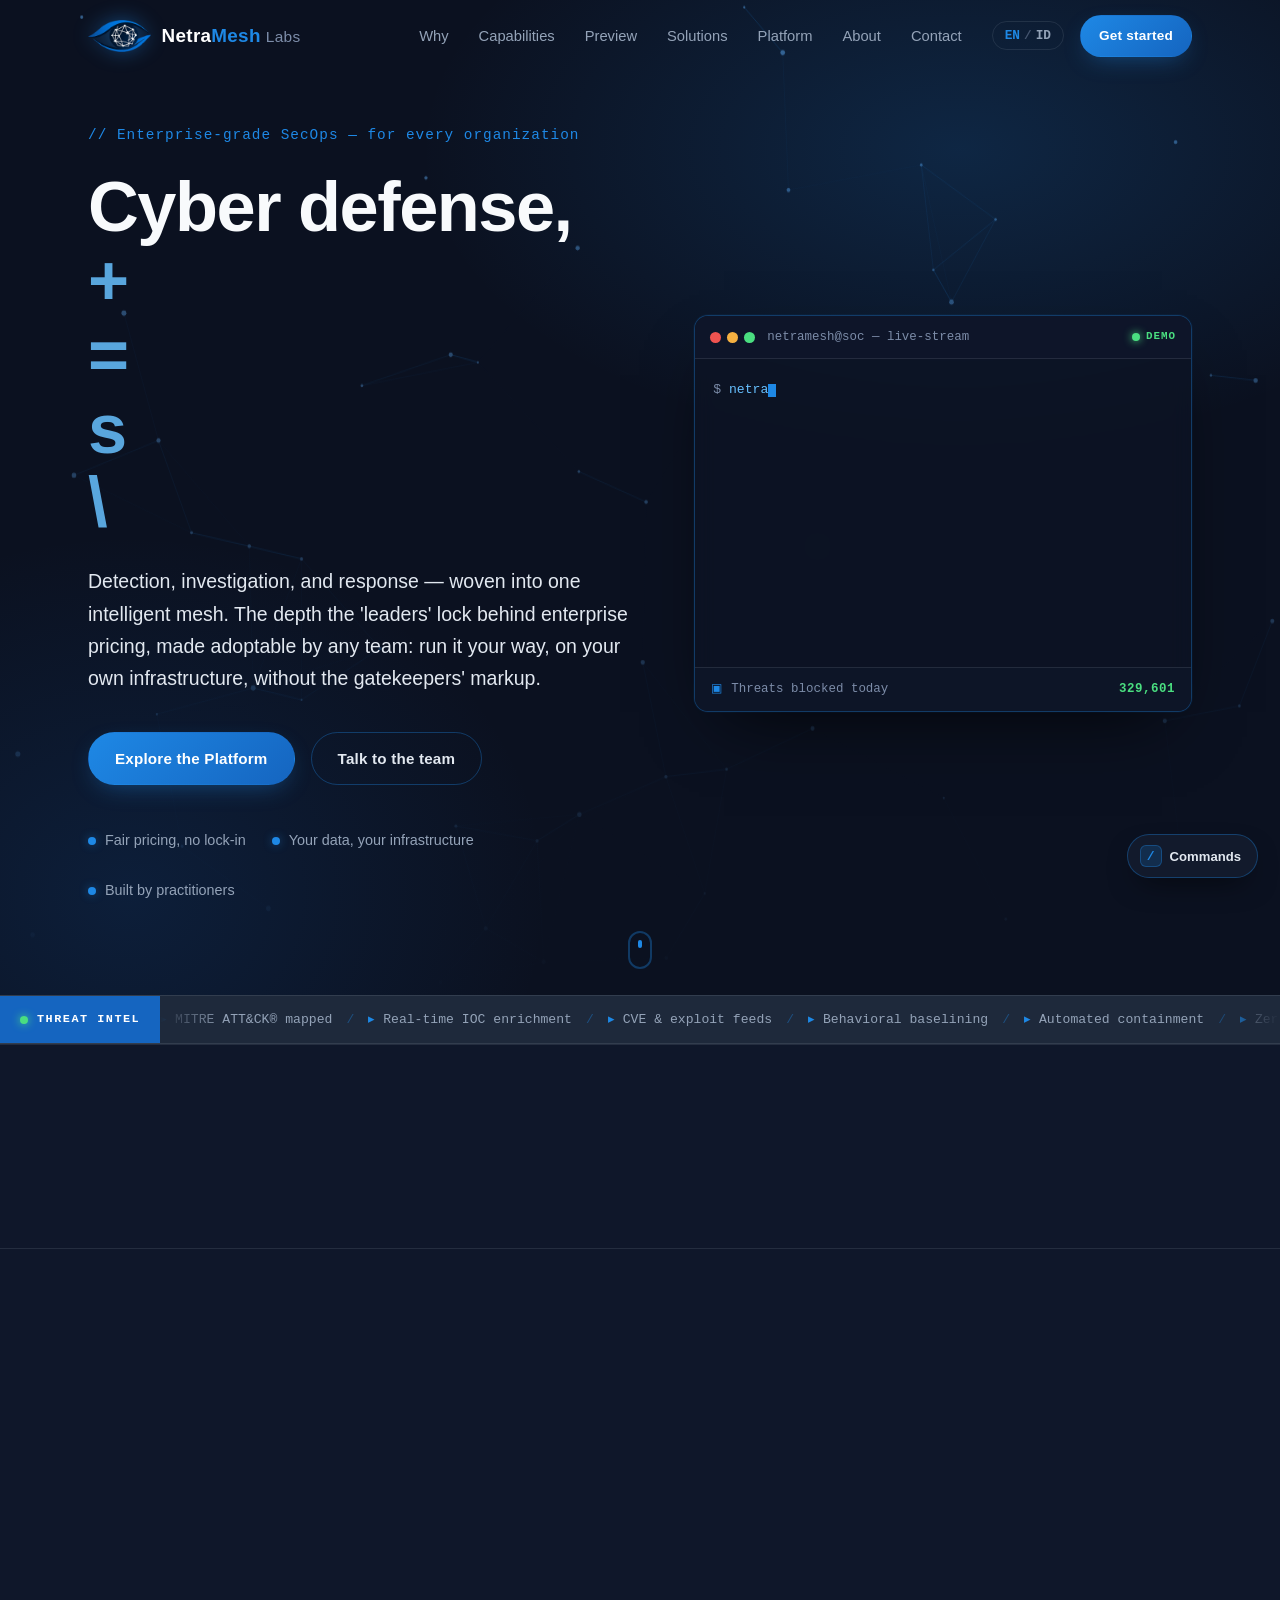
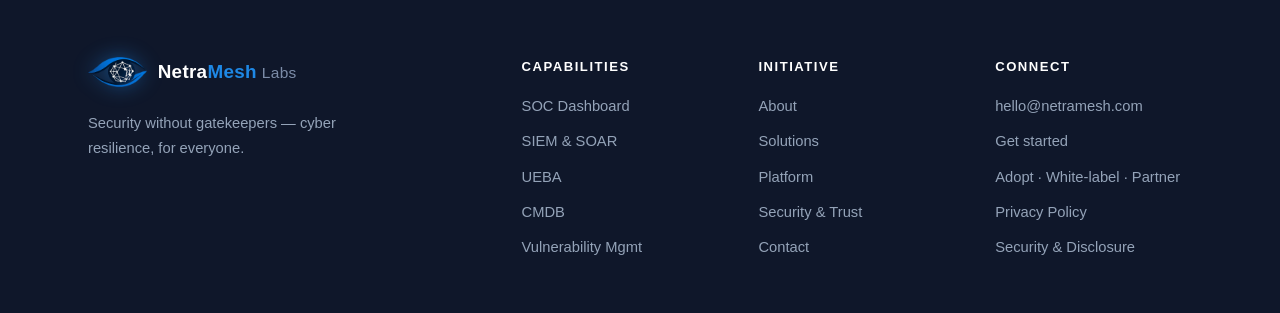
==== index.html @ 0cd1be52 "copy(about): deepen name-story — Netra=vision, Mesh=interconnected nodes; reframe to the defender's " ====
<!DOCTYPE html>
<html lang="en" data-theme="dark" class="no-js">
<head>
  <meta charset="UTF-8" />
  <meta name="viewport" content="width=device-width, initial-scale=1.0" />

  <!-- ====== SECURITY HEADERS (meta-level; also enforced server-side via _headers) ====== -->
  <meta http-equiv="Content-Security-Policy"
    content="default-src 'self'; script-src 'self'; style-src 'self'; img-src 'self' data:; font-src 'self'; connect-src 'self'; form-action 'self' mailto:; frame-ancestors 'none'; base-uri 'self'; object-src 'none'; upgrade-insecure-requests" />
  <meta http-equiv="X-Content-Type-Options" content="nosniff" />
  <meta name="referrer" content="strict-origin-when-cross-origin" />

  <!-- ====== SEO / SOCIAL ====== -->
  <title>NetraMesh Labs — Cyber Defense, Reimagined</title>
  <meta name="description" content="NetraMesh Labs builds an integrated cyber defense platform: SOC Dashboard, SIEM, SOAR, UEBA, CMDB, Case Management, Incident Response, Sandboxing & Vulnerability Management." />
  <meta name="theme-color" content="#0F172A" />
  <link rel="canonical" href="https://netramesh.com/" />

  <meta property="og:type" content="website" />
  <meta property="og:title" content="NetraMesh Labs — Cyber Defense, Reimagined" />
  <meta property="og:description" content="An integrated security operations platform — detect, investigate, and respond from a single mesh." />
  <meta property="og:url" content="https://netramesh.com/" />
  <meta property="og:site_name" content="NetraMesh Labs" />
  <meta property="og:image" content="https://netramesh.com/assets/img/og-image.png" />
  <meta property="og:image:secure_url" content="https://netramesh.com/assets/img/og-image.png" />
  <meta property="og:image:type" content="image/png" />
  <meta property="og:image:width" content="1200" />
  <meta property="og:image:height" content="630" />
  <meta property="og:image:alt" content="NetraMesh Labs — integrated security operations platform (SIEM, SOAR, UEBA, CMDB, SOC, Sandbox)." />

  <!-- Twitter / X card -->
  <meta name="twitter:card" content="summary_large_image" />
  <meta name="twitter:title" content="NetraMesh Labs — Cyber Defense, Reimagined" />
  <meta name="twitter:description" content="An integrated security operations platform — detect, investigate, and respond from a single mesh." />
  <meta name="twitter:image" content="https://netramesh.com/assets/img/og-image.png" />
  <meta name="twitter:image:alt" content="NetraMesh Labs cyber defense platform." />

  <link rel="icon" type="image/png" sizes="32x32" href="assets/img/favicon-32.png" />
  <link rel="icon" type="image/png" sizes="16x16" href="assets/img/favicon-16.png" />
  <link rel="icon" type="image/png" sizes="64x64" href="assets/img/favicon.png" />
  <link rel="apple-touch-icon" sizes="180x180" href="assets/img/apple-touch-icon.png" />
  <link rel="manifest" href="site.webmanifest" />
  <link rel="preload" href="assets/css/styles.css" as="style" />
  <link rel="stylesheet" href="assets/css/styles.css" />

  <!-- Structured data (JSON-LD data block — not executed, CSP-safe) -->
  <script type="application/ld+json">
  {
    "@context": "https://schema.org",
    "@graph": [
      {
        "@type": "Organization",
        "@id": "https://netramesh.com/#org",
        "name": "NetraMesh Labs",
        "alternateName": "NetraMesh",
        "url": "https://netramesh.com/",
        "logo": "https://netramesh.com/assets/img/icon-512.png",
        "description": "An open security operations initiative — enterprise-grade cyber resilience for every organization, at a fair and transparent price.",
        "email": "hello@netramesh.com",
        "slogan": "Security without gatekeepers."
      },
      {
        "@type": "WebSite",
        "@id": "https://netramesh.com/#site",
        "url": "https://netramesh.com/",
        "name": "NetraMesh Labs",
        "publisher": { "@id": "https://netramesh.com/#org" },
        "inLanguage": ["en", "id"]
      },
      {
        "@type": "SoftwareApplication",
        "name": "NetraMesh",
        "applicationCategory": "SecurityApplication",
        "operatingSystem": "Cloud, on-premises, hybrid",
        "url": "https://netramesh.com/",
        "publisher": { "@id": "https://netramesh.com/#org" },
        "description": "Integrated security operations: SOC Dashboard, SIEM, SOAR, UEBA, CMDB, Case Management, Incident Response, Sandboxing, Vulnerability Management, NIDS, Threat Hunting, Adversary Simulation, AI Security Engineering, and a Playbook/Runbook Library.",
        "offers": { "@type": "Offer", "description": "Fair, transparent, capability-based pricing — never a per-seat tax or feature paywall. Optional support and white-label partnerships." }
      }
    ]
  }
  </script>
</head>
<body>
  <!-- Skip link for accessibility -->
  <a class="skip-link" href="#home" data-en="Skip to content" data-id="Lewati ke konten">Skip to content</a>

  <!-- Scroll progress bar -->
  <div class="scroll-progress" id="scrollProgress" aria-hidden="true"></div>

  <!-- ============================== NAVBAR ============================== -->
  <header class="nav" id="nav">
    <div class="container nav__inner">
      <a class="brand" href="#home" aria-label="NetraMesh Labs home">
        <img class="brand__logo" src="assets/img/logo-icon.png" width="63" height="32" alt="" aria-hidden="true" />
        <span class="brand__text">Netra<span class="brand__accent">Mesh</span><span class="brand__labs">Labs</span></span>
      </a>

      <nav class="nav__links" id="navLinks" aria-label="Primary">
        <a href="#challenge" data-en="Why" data-id="Mengapa">Why</a>
        <a href="#products" data-en="Capabilities" data-id="Kapabilitas">Capabilities</a>
        <a href="#preview" data-en="Preview" data-id="Pratinjau">Preview</a>
        <a href="#solutions" data-en="Solutions" data-id="Solusi">Solutions</a>
        <a href="#platform" data-en="Platform" data-id="Platform">Platform</a>
        <a href="#about" data-en="About" data-id="Tentang">About</a>
        <a href="#contact" data-en="Contact" data-id="Kontak">Contact</a>
        <div class="nav__cta-group">
          <button class="lang-toggle" id="langToggle" type="button" aria-label="Switch language">
            <span class="lang-toggle__opt is-active" data-lang="en">EN</span>
            <span class="lang-toggle__sep">/</span>
            <span class="lang-toggle__opt" data-lang="id">ID</span>
          </button>
          <a class="btn btn--primary btn--sm" href="#contact" data-en="Get started" data-id="Mulai">Get started</a>
        </div>
      </nav>

      <button class="nav__burger" id="navBurger" type="button" aria-label="Toggle menu" aria-expanded="false" aria-controls="navLinks">
        <span></span><span></span><span></span>
      </button>
    </div>
  </header>

  <main>
    <!-- ============================== HERO ============================== -->
    <section class="hero" id="home">
      <canvas class="hero__mesh" id="meshCanvas" aria-hidden="true"></canvas>
      <div class="hero__overlay" aria-hidden="true"></div>
      <div class="hero__spotlight" id="spotlight" aria-hidden="true"></div>
      <div class="container hero__inner">
        <div class="hero__copy">
          <p class="hero__eyebrow reveal" data-en="// Enterprise-grade SecOps — for every organization" data-id="// SecOps kelas enterprise — untuk setiap organisasi">// Enterprise-grade SecOps — for every organization</p>
          <h1 class="hero__title reveal">
            <span data-en="Cyber defense," data-id="Pertahanan siber,">Cyber defense,</span>
            <span class="hero__title-accent" data-scramble data-en="woven into one mesh." data-id="terjalin dalam satu mesh.">woven into one mesh.</span>
          </h1>
          <p class="hero__lead reveal" data-en="Detection, investigation, and response — woven into one intelligent mesh. The depth the 'leaders' lock behind enterprise pricing, made adoptable by any team: run it your way, on your own infrastructure, without the gatekeepers' markup." data-id="Deteksi, investigasi, dan respons — terjalin dalam satu mesh cerdas. Kedalaman yang oleh para 'leader' dikunci di balik harga enterprise, kini dapat diadopsi tim mana pun: jalankan sesuai cara Anda, di infrastruktur Anda sendiri, tanpa harga yang dibuat-buat mahal.">Detection, investigation, and response — woven into one intelligent mesh. The depth the 'leaders' lock behind enterprise pricing, made adoptable by any team: run it your way, on your own infrastructure, without the gatekeepers' markup.</p>
          <div class="hero__actions reveal">
            <a class="btn btn--primary" data-magnetic href="#products" data-en="Explore the Platform" data-id="Jelajahi Platform">Explore the Platform</a>
            <a class="btn btn--ghost" href="#contact" data-en="Talk to the team" data-id="Bicara dengan Tim">Talk to the team</a>
          </div>
          <ul class="hero__trust reveal" aria-label="Capabilities">
            <li><span class="dot"></span><span data-en="Fair pricing, no lock-in" data-id="Harga adil, tanpa lock-in">Fair pricing, no lock-in</span></li>
            <li><span class="dot"></span><span data-en="Your data, your infrastructure" data-id="Data Anda, infrastruktur Anda">Your data, your infrastructure</span></li>
            <li><span class="dot"></span><span data-en="Built by practitioners" data-id="Dibangun oleh praktisi">Built by practitioners</span></li>
          </ul>
        </div>

        <!-- Live SOC console (simulated, client-side only — no real data) -->
        <div class="console reveal" aria-hidden="true">
          <div class="console__bar">
            <span class="console__dots"><i></i><i></i><i></i></span>
            <span class="console__title">netramesh@soc — live-stream</span>
            <span class="console__badge"><span class="console__pulse"></span>DEMO</span>
          </div>
          <div class="console__body" id="consoleBody"></div>
          <div class="console__foot">
            <span class="console__foot-ico" aria-hidden="true">▣</span>
            <span class="console__foot-label" data-en="Threats blocked today" data-id="Ancaman diblokir hari ini">Threats blocked today</span>
            <span class="console__foot-num" id="threatCount" role="status" aria-live="off">0</span>
          </div>
        </div>
      </div>
      <div class="hero__scroll" aria-hidden="true"><span></span></div>
    </section>

    <!-- ============================== THREAT INTEL MARQUEE ============================== -->
    <section class="ticker" aria-hidden="true">
      <div class="ticker__label"><span class="console__pulse"></span><span data-en="THREAT INTEL" data-id="INTEL ANCAMAN">THREAT INTEL</span></div>
      <div class="ticker__track">
        <div class="ticker__set">
          <span>MITRE ATT&amp;CK&reg; mapped</span><span class="ticker__sep">/</span>
          <span>Real-time IOC enrichment</span><span class="ticker__sep">/</span>
          <span>CVE &amp; exploit feeds</span><span class="ticker__sep">/</span>
          <span>Behavioral baselining</span><span class="ticker__sep">/</span>
          <span>Automated containment</span><span class="ticker__sep">/</span>
          <span>Zero-trust telemetry</span><span class="ticker__sep">/</span>
          <span>Threat hunting</span><span class="ticker__sep">/</span>
        </div>
        <div class="ticker__set" aria-hidden="true">
          <span>MITRE ATT&amp;CK&reg; mapped</span><span class="ticker__sep">/</span>
          <span>Real-time IOC enrichment</span><span class="ticker__sep">/</span>
          <span>CVE &amp; exploit feeds</span><span class="ticker__sep">/</span>
          <span>Behavioral baselining</span><span class="ticker__sep">/</span>
          <span>Automated containment</span><span class="ticker__sep">/</span>
          <span>Zero-trust telemetry</span><span class="ticker__sep">/</span>
          <span>Threat hunting</span><span class="ticker__sep">/</span>
        </div>
      </div>
    </section>

    <!-- ============================== STATS STRIP ============================== -->
    <section class="stats" aria-label="Key metrics">
      <div class="container stats__grid">
        <div class="stat reveal">
          <span class="stat__num" data-count="14">0</span><span class="stat__plus">+</span>
          <p class="stat__label" data-en="Integrated Modules" data-id="Modul Terintegrasi">Integrated Modules</p>
        </div>
        <div class="stat reveal">
          <span class="stat__num" data-count="24">0</span><span class="stat__plus">/7</span>
          <p class="stat__label" data-en="Continuous Defense" data-id="Pertahanan Berkelanjutan">Continuous Defense</p>
        </div>
        <div class="stat reveal">
          <span class="stat__num" data-count="100">0</span><span class="stat__plus">%</span>
          <p class="stat__label" data-en="Your Data, Your Rules" data-id="Data Anda, Aturan Anda">Your Data, Your Rules</p>
        </div>
        <div class="stat reveal">
          <span class="stat__num" data-count="0">0</span><span class="stat__plus"></span>
          <p class="stat__label" data-en="Hidden Fees" data-id="Biaya Tersembunyi">Hidden Fees</p>
        </div>
      </div>
    </section>

    <!-- ============================== THE CHALLENGE / WHY ============================== -->
    <section class="section section--alt" id="challenge">
      <div class="container">
        <div class="section__head reveal">
          <p class="section__eyebrow" data-en="The Challenge" data-id="Tantangannya">The Challenge</p>
          <h2 class="section__title" data-en="Cyber resilience is mandatory. Paying a fortune for it shouldn't be." data-id="Ketahanan siber itu wajib. Membayarnya mahal-mahal seharusnya tidak.">Cyber resilience is mandatory. Paying a fortune for it shouldn't be.</h2>
          <p class="section__sub" data-en="Most security teams don't fail for lack of effort — they're boxed in by cost, complexity, and tool sprawl. These are the gaps NetraMesh was built to close." data-id="Sebagian besar tim keamanan gagal bukan karena kurang usaha — mereka terjebak oleh biaya, kerumitan, dan tool yang berserakan. Inilah celah yang NetraMesh hadir untuk menutupnya.">Most security teams don't fail for lack of effort — they're boxed in by cost, complexity, and tool sprawl. These are the gaps NetraMesh was built to close.</p>
        </div>

        <div class="grid grid--solutions">
          <article class="solution reveal">
            <span class="solution__no">01</span>
            <h3 class="solution__title" data-en="The &quot;top-rated&quot; tax" data-id="Pajak &quot;top-rated&quot;">The &quot;top-rated&quot; tax</h3>
            <p class="solution__text" data-en="Best-in-class security has been priced like a luxury — inflated per-seat, per-GB, per-everything licensing that locks you in and drains the budget you'd rather spend on actual defense." data-id="Keamanan kelas terbaik dihargai seperti barang mewah — lisensi per-seat, per-GB, per-apa pun yang membengkak, mengunci Anda, dan menguras anggaran yang seharusnya untuk pertahanan nyata.">Best-in-class security has been priced like a luxury — inflated per-seat, per-GB, per-everything licensing that locks you in and drains the budget you'd rather spend on actual defense.</p>
          </article>
          <article class="solution reveal">
            <span class="solution__no">02</span>
            <h3 class="solution__title" data-en="Fragmented tools, real blind spots" data-id="Tool terpisah, titik buta nyata">Fragmented tools, real blind spots</h3>
            <p class="solution__text" data-en="Dozens of disconnected tools mean context gets lost between them — analysts swivel between consoles while threats slip through the seams." data-id="Puluhan tool yang terputus membuat konteks hilang di antaranya — analis berpindah-pindah konsol sementara ancaman lolos di celahnya.">Dozens of disconnected tools mean context gets lost between them — analysts swivel between consoles while threats slip through the seams.</p>
          </article>
          <article class="solution reveal">
            <span class="solution__no">03</span>
            <h3 class="solution__title" data-en="Alert fatigue, thin teams" data-id="Alert membanjir, tim terbatas">Alert fatigue, thin teams</h3>
            <p class="solution__text" data-en="Too many alerts, too few analysts. Without correlation and automation, the signal that matters drowns in the noise." data-id="Terlalu banyak alert, terlalu sedikit analis. Tanpa korelasi dan otomasi, sinyal penting tenggelam dalam noise.">Too many alerts, too few analysts. Without correlation and automation, the signal that matters drowns in the noise.</p>
          </article>
          <article class="solution reveal">
            <span class="solution__no">04</span>
            <h3 class="solution__title" data-en="Faster threats, tighter rules" data-id="Ancaman makin cepat, aturan makin ketat">Faster threats, tighter rules</h3>
            <p class="solution__text" data-en="Attackers move in minutes, while compliance — UU PDP, ISO 27001, sector mandates — demands provable control. Slow detection means real loss, both financial and legal." data-id="Penyerang bergerak dalam hitungan menit, sementara kepatuhan — UU PDP, ISO 27001, mandat sektor — menuntut kontrol yang terbukti. Deteksi lambat berarti kerugian nyata, finansial dan hukum.">Attackers move in minutes, while compliance — UU PDP, ISO 27001, sector mandates — demands provable control. Slow detection means real loss, both financial and legal.</p>
          </article>
        </div>

        <p class="bridge reveal" data-en="NetraMesh exists to close this gap — enterprise-grade cyber resilience for the teams the market prices out. Capability that answers to your threats, not a quadrant ranking, at a cost that doesn't break you." data-id="NetraMesh hadir untuk menutup celah ini — ketahanan siber kelas enterprise bagi tim yang dimahalkan oleh pasar. Kapabilitas yang menjawab ancaman Anda, bukan peringkat kuadran, dengan biaya yang tak mencekik Anda.">NetraMesh exists to close this gap — enterprise-grade cyber resilience for the teams the market prices out. Capability that answers to your threats, not a quadrant ranking, at a cost that doesn't break you.</p>
      </div>
    </section>

    <!-- ============================== PRODUCTS ============================== -->
    <section class="section" id="products">
      <div class="container">
        <div class="section__head reveal">
          <p class="section__eyebrow" data-en="Capabilities" data-id="Kapabilitas">Capabilities</p>
          <h2 class="section__title" data-en="One platform. Every layer of defense." data-id="Satu platform. Setiap lapis pertahanan.">One platform. Every layer of defense.</h2>
          <p class="section__sub" data-en="Modular by design, unified by data. Deploy what you need today and grow into the full mesh." data-id="Modular dalam desain, menyatu dalam data. Terapkan yang Anda butuhkan hari ini dan kembangkan ke seluruh mesh.">Modular by design, unified by data. Deploy what you need today and grow into the full mesh.</p>
        </div>

        <div class="grid grid--products">
          <!-- SOC Dashboard -->
          <article class="card reveal" tabindex="0" role="button" data-goto="soc">
            <span class="card__icon" aria-hidden="true">
              <svg viewBox="0 0 24 24"><rect x="3" y="3" width="8" height="8" rx="1"/><rect x="13" y="3" width="8" height="5" rx="1"/><rect x="13" y="10" width="8" height="11" rx="1"/><rect x="3" y="13" width="8" height="8" rx="1"/></svg>
            </span>
            <h3 class="card__title">SOC Dashboard</h3>
            <p class="card__text" data-en="A single pane of glass for your security operations — live alerts, KPIs, and analyst workflows in real time." data-id="Satu layar terpadu untuk operasi keamanan Anda — alert langsung, KPI, dan alur kerja analis secara real-time.">A single pane of glass for your security operations — live alerts, KPIs, and analyst workflows in real time.</p>
          <p class="card__why" data-en="Why it matters: scattered alerts hide the real picture — one operational view turns chaos into decisions." data-id="Kenapa penting: alert yang berserakan menyembunyikan gambaran nyata — satu tampilan operasional mengubah kekacauan jadi keputusan.">Why it matters: scattered alerts hide the real picture — one operational view turns chaos into decisions.</p>
          </article>
          <!-- SIEM -->
          <article class="card reveal" tabindex="0" role="button" data-goto="siem">
            <span class="card__icon" aria-hidden="true">
              <svg viewBox="0 0 24 24"><path d="M4 5h16M4 12h16M4 19h16"/><circle cx="8" cy="5" r="2"/><circle cx="15" cy="12" r="2"/><circle cx="10" cy="19" r="2"/></svg>
            </span>
            <h3 class="card__title">SIEM</h3>
            <p class="card__text" data-en="Centralized log collection, normalization, and correlation at scale — turning raw events into actionable detections." data-id="Pengumpulan, normalisasi, dan korelasi log terpusat dalam skala besar — mengubah event mentah menjadi deteksi yang dapat ditindaklanjuti.">Centralized log collection, normalization, and correlation at scale — turning raw events into actionable detections.</p>
          <p class="card__why" data-en="Why it matters: attacks hide across logs no human can read at scale — correlation surfaces them in time." data-id="Kenapa penting: serangan bersembunyi di antara log yang mustahil dibaca manual — korelasi memunculkannya tepat waktu.">Why it matters: attacks hide across logs no human can read at scale — correlation surfaces them in time.</p>
          </article>
          <!-- SOAR -->
          <article class="card reveal" tabindex="0" role="button" data-goto="soar">
            <span class="card__icon" aria-hidden="true">
              <svg viewBox="0 0 24 24"><path d="M12 3v4M12 17v4M3 12h4M17 12h4"/><circle cx="12" cy="12" r="4"/><path d="M5 5l3 3M16 16l3 3M19 5l-3 3M8 16l-3 3"/></svg>
            </span>
            <h3 class="card__title">SOAR</h3>
            <p class="card__text" data-en="Orchestrate and automate response playbooks across your stack — cut mean-time-to-respond from hours to seconds." data-id="Orkestrasi dan otomasi playbook respons di seluruh stack Anda — pangkas waktu respons dari jam menjadi detik.">Orchestrate and automate response playbooks across your stack — cut mean-time-to-respond from hours to seconds.</p>
          <p class="card__why" data-en="Why it matters: manual response can't keep pace with automated attacks — playbooks contain threats in seconds." data-id="Kenapa penting: respons manual tak mengejar serangan otomatis — playbook mengontainmen ancaman dalam hitungan detik.">Why it matters: manual response can't keep pace with automated attacks — playbooks contain threats in seconds.</p>
          </article>
          <!-- UEBA -->
          <article class="card reveal" tabindex="0" role="button" data-goto="ueba">
            <span class="card__icon" aria-hidden="true">
              <svg viewBox="0 0 24 24"><circle cx="12" cy="8" r="3.5"/><path d="M5 20c0-3.5 3-6 7-6s7 2.5 7 6"/><path d="M18 4l1.5 1.5M18 4l-1.5 1.5"/></svg>
            </span>
            <h3 class="card__title">UEBA</h3>
            <p class="card__text" data-en="User & entity behavior analytics that baselines normal activity and flags the anomalies that signal insider and account threats." data-id="Analitik perilaku pengguna & entitas yang membentuk baseline aktivitas normal dan menandai anomali penanda ancaman internal dan akun.">User & entity behavior analytics that baselines normal activity and flags the anomalies that signal insider and account threats.</p>
          <p class="card__why" data-en="Why it matters: stolen credentials and insiders bypass static rules — behavior analytics catches what signatures miss." data-id="Kenapa penting: kredensial dicuri dan insider lolos dari rule statis — analitik perilaku menangkap yang tak terdeteksi signature.">Why it matters: stolen credentials and insiders bypass static rules — behavior analytics catches what signatures miss.</p>
          </article>
          <!-- CMDB -->
          <article class="card reveal" tabindex="0" role="button" data-goto="cmdb">
            <span class="card__icon" aria-hidden="true">
              <svg viewBox="0 0 24 24"><ellipse cx="12" cy="6" rx="7" ry="3"/><path d="M5 6v6c0 1.7 3 3 7 3s7-1.3 7-3V6"/><path d="M5 12v6c0 1.7 3 3 7 3s7-1.3 7-3v-6"/></svg>
            </span>
            <h3 class="card__title">CMDB</h3>
            <p class="card__text" data-en="A living configuration management database that maps every asset, dependency, and relationship across your environment." data-id="Configuration management database hidup yang memetakan setiap aset, dependensi, dan relasi di seluruh lingkungan Anda.">A living configuration management database that maps every asset, dependency, and relationship across your environment.</p>
          <p class="card__why" data-en="Why it matters: you can't protect what you can't see — a living asset map gives every alert its context." data-id="Kenapa penting: Anda tak bisa melindungi yang tak terlihat — peta aset hidup memberi konteks ke setiap alert.">Why it matters: you can't protect what you can't see — a living asset map gives every alert its context.</p>
          </article>
          <!-- Case Management -->
          <article class="card reveal" tabindex="0" role="button" data-goto="cases">
            <span class="card__icon" aria-hidden="true">
              <svg viewBox="0 0 24 24"><rect x="4" y="6" width="16" height="14" rx="2"/><path d="M9 6V4h6v2"/><path d="M8 11h8M8 15h5"/></svg>
            </span>
            <h3 class="card__title" data-en="Case Management" data-id="Manajemen Kasus">Case Management</h3>
            <p class="card__text" data-en="Track every investigation end to end — evidence, timelines, collaboration, and audit trails in one workspace." data-id="Lacak setiap investigasi dari awal hingga akhir — bukti, lini masa, kolaborasi, dan jejak audit dalam satu ruang kerja.">Track every investigation end to end — evidence, timelines, collaboration, and audit trails in one workspace.</p>
          <p class="card__why" data-en="Why it matters: investigations lost in inboxes never close — one workspace keeps evidence, timeline, and audit intact." data-id="Kenapa penting: investigasi yang tercecer di inbox tak pernah selesai — satu ruang kerja menjaga bukti, lini masa, dan audit tetap utuh.">Why it matters: investigations lost in inboxes never close — one workspace keeps evidence, timeline, and audit intact.</p>
          </article>
          <!-- Incident Response -->
          <article class="card reveal" tabindex="0" role="button" data-goto="ir">
            <span class="card__icon" aria-hidden="true">
              <svg viewBox="0 0 24 24"><path d="M12 2l9 4v6c0 5-3.8 8.5-9 10-5.2-1.5-9-5-9-10V6z"/><path d="M9 12l2 2 4-4"/></svg>
            </span>
            <h3 class="card__title" data-en="Incident Response" data-id="Incident Response">Incident Response</h3>
            <p class="card__text" data-en="Guided IR workflows that move teams from alert to containment to recovery — with built-in playbooks and forensics." data-id="Alur kerja IR terpandu yang membawa tim dari alert ke kontainmen hingga pemulihan — dengan playbook dan forensik bawaan.">Guided IR workflows that move teams from alert to containment to recovery — with built-in playbooks and forensics.</p>
          <p class="card__why" data-en="Why it matters: in a breach, minutes cost millions — guided IR moves teams from alert to recovery without guesswork." data-id="Kenapa penting: saat breach, menit berarti miliaran — IR terpandu membawa tim dari alert ke pemulihan tanpa menebak.">Why it matters: in a breach, minutes cost millions — guided IR moves teams from alert to recovery without guesswork.</p>
          </article>
          <!-- Sandboxing -->
          <article class="card reveal" tabindex="0" role="button" data-goto="sandbox">
            <span class="card__icon" aria-hidden="true">
              <svg viewBox="0 0 24 24"><rect x="3" y="4" width="18" height="16" rx="2"/><path d="M3 9h18"/><circle cx="7" cy="6.5" r=".8"/><path d="M8 14l2.5 2.5L16 11"/></svg>
            </span>
            <h3 class="card__title">Sandboxing</h3>
            <p class="card__text" data-en="Detonate suspicious files and URLs in isolated environments to expose malware behavior before it reaches production." data-id="Detonasi file dan URL mencurigakan di lingkungan terisolasi untuk mengungkap perilaku malware sebelum mencapai produksi.">Detonate suspicious files and URLs in isolated environments to expose malware behavior before it reaches production.</p>
          <p class="card__why" data-en="Why it matters: unknown files are tomorrow's breach — detonate them safely before they ever touch production." data-id="Kenapa penting: file tak dikenal adalah breach esok hari — detonasi dengan aman sebelum menyentuh produksi.">Why it matters: unknown files are tomorrow's breach — detonate them safely before they ever touch production.</p>
          </article>
          <!-- Vulnerability Management -->
          <article class="card reveal" tabindex="0" role="button" data-goto="vuln">
            <span class="card__icon" aria-hidden="true">
              <svg viewBox="0 0 24 24"><path d="M12 3l8 4v5c0 4.5-3.5 7.5-8 9-4.5-1.5-8-4.5-8-9V7z"/><path d="M12 8v4"/><circle cx="12" cy="15.5" r=".9" fill="currentColor" stroke="none"/></svg>
            </span>
            <h3 class="card__title" data-en="Vulnerability Management" data-id="Vulnerability Management">Vulnerability Management</h3>
            <p class="card__text" data-en="Continuously discover, prioritize, and remediate vulnerabilities by real-world risk — not just CVSS noise." data-id="Temukan, prioritaskan, dan remediasi kerentanan secara berkelanjutan berdasarkan risiko nyata — bukan sekadar noise CVSS.">Continuously discover, prioritize, and remediate vulnerabilities by real-world risk — not just CVSS noise.</p>
          <p class="card__why" data-en="Why it matters: you can't patch everything — prioritize by real exploitability, not endless CVSS noise." data-id="Kenapa penting: Anda tak bisa menambal semuanya — prioritaskan berdasarkan eksploitabilitas nyata, bukan noise CVSS tanpa akhir.">Why it matters: you can't patch everything — prioritize by real exploitability, not endless CVSS noise.</p>
          </article>
          <!-- NIDS -->
          <article class="card reveal" tabindex="0" role="button" data-goto="nids">
            <span class="card__icon" aria-hidden="true">
              <svg viewBox="0 0 24 24"><circle cx="12" cy="12" r="9"/><circle cx="12" cy="12" r="4.5"/><path d="M12 12l7-5"/><circle cx="12" cy="12" r="1" fill="currentColor" stroke="none"/><circle cx="17.5" cy="8" r="1.1" fill="currentColor" stroke="none"/></svg>
            </span>
            <h3 class="card__title">NIDS</h3>
            <p class="card__text" data-en="Network intrusion detection that inspects traffic in real time — catching exploits, lateral movement, and C2 the moment they cross the wire." data-id="Network intrusion detection yang menginspeksi lalu lintas secara real-time — menangkap eksploit, pergerakan lateral, dan C2 begitu melintas di jaringan.">Network intrusion detection that inspects traffic in real time — catching exploits, lateral movement, and C2 the moment they cross the wire.</p>
            <p class="card__why" data-en="Why it matters: endpoints can be blind or bypassed — the network never lies about what's actually moving." data-id="Kenapa penting: endpoint bisa buta atau dilewati — jaringan tak pernah bohong soal apa yang sebenarnya bergerak.">Why it matters: endpoints can be blind or bypassed — the network never lies about what's actually moving.</p>
          </article>
          <!-- Threat Hunting Workbench -->
          <article class="card reveal" tabindex="0" role="button" data-goto="hunt">
            <span class="card__icon" aria-hidden="true">
              <svg viewBox="0 0 24 24"><circle cx="11" cy="11" r="7"/><path d="M11 7.5v7M7.5 11h7"/><path d="M16.5 16.5L21 21"/></svg>
            </span>
            <h3 class="card__title" data-en="Threat Hunting Workbench" data-id="Threat Hunting Workbench">Threat Hunting Workbench</h3>
            <p class="card__text" data-en="A purpose-built workspace to hunt proactively — query unified data, test hypotheses, and pivot across signals to find what alerts miss." data-id="Ruang kerja khusus untuk berburu ancaman secara proaktif — query data terpadu, uji hipotesis, dan pivot antar-sinyal untuk menemukan yang terlewat oleh alert.">A purpose-built workspace to hunt proactively — query unified data, test hypotheses, and pivot across signals to find what alerts miss.</p>
            <p class="card__why" data-en="Why it matters: the most dangerous threats don't trigger alerts — you have to go looking for them." data-id="Kenapa penting: ancaman paling berbahaya tak memicu alert — Anda harus aktif mencarinya.">Why it matters: the most dangerous threats don't trigger alerts — you have to go looking for them.</p>
          </article>
          <!-- Security Adversary Simulation -->
          <article class="card reveal" tabindex="0" role="button" data-goto="bas">
            <span class="card__icon" aria-hidden="true">
              <svg viewBox="0 0 24 24"><circle cx="12" cy="12" r="9"/><circle cx="12" cy="12" r="5"/><circle cx="12" cy="12" r="1.4" fill="currentColor" stroke="none"/><path d="M12 1.5v3M12 19.5v3M1.5 12h3M19.5 12h3"/></svg>
            </span>
            <h3 class="card__title" data-en="Adversary Simulation" data-id="Adversary Simulation">Adversary Simulation</h3>
            <p class="card__text" data-en="Safely emulate real-world attacks and TTPs to validate defenses, measure detection coverage, and expose gaps before adversaries do." data-id="Emulasikan serangan &amp; TTP dunia nyata secara aman untuk memvalidasi pertahanan, mengukur cakupan deteksi, dan menemukan celah sebelum penyerang.">Safely emulate real-world attacks and TTPs to validate defenses, measure detection coverage, and expose gaps before adversaries do.</p>
            <p class="card__why" data-en="Why it matters: untested defenses are just assumptions — simulation turns &quot;we should be covered&quot; into proof." data-id="Kenapa penting: pertahanan yang tak diuji hanyalah asumsi — simulasi mengubah &quot;harusnya aman&quot; menjadi bukti.">Why it matters: untested defenses are just assumptions — simulation turns &quot;we should be covered&quot; into proof.</p>
          </article>
          <!-- AI-Powered Security Engineering -->
          <article class="card reveal" tabindex="0" role="button" data-goto="aisec">
            <span class="card__icon" aria-hidden="true">
              <svg viewBox="0 0 24 24"><rect x="6" y="6" width="12" height="12" rx="2"/><path d="M9 3v3M15 3v3M9 18v3M15 18v3M3 9h3M3 15h3M18 9h3M18 15h3"/><path d="M12 9l.9 2.1 2.1.9-2.1.9L12 15l-.9-2.1L9 12l2.1-.9z" fill="currentColor" stroke="none"/></svg>
            </span>
            <h3 class="card__title" data-en="AI Security Engineering" data-id="AI Security Engineering">AI Security Engineering</h3>
            <p class="card__text" data-en="An AI copilot for your SOC — generate detections-as-code, auto-tune noisy rules, summarize incidents, and turn analyst intent into working logic." data-id="Copilot AI untuk SOC Anda — hasilkan detection-as-code, auto-tuning rule berisik, ringkas insiden, dan ubah maksud analis menjadi logika yang berfungsi.">An AI copilot for your SOC — generate detections-as-code, auto-tune noisy rules, summarize incidents, and turn analyst intent into working logic.</p>
            <p class="card__why" data-en="Why it matters: talent is scarce and time is short — AI multiplies every analyst instead of replacing them." data-id="Kenapa penting: talenta langka dan waktu sempit — AI melipatgandakan setiap analis, bukan menggantikannya.">Why it matters: talent is scarce and time is short — AI multiplies every analyst instead of replacing them.</p>
          </article>
          <!-- Playbook / Runbook Library -->
          <article class="card reveal" tabindex="0" role="button" data-goto="playbook">
            <span class="card__icon" aria-hidden="true">
              <svg viewBox="0 0 24 24"><path d="M4 5a2 2 0 0 1 2-2h6v16H6a2 2 0 0 0-2 2z"/><path d="M20 5a2 2 0 0 0-2-2h-6v16h6a2 2 0 0 1 2 2z"/><path d="M7 8h3M7 11h2M14 8h3M14 11h2"/></svg>
            </span>
            <h3 class="card__title" data-en="Playbook / Runbook Library" data-id="Pustaka Playbook / Runbook">Playbook / Runbook Library</h3>
            <p class="card__text" data-en="A curated, version-controlled library of incident playbooks and operational runbooks — codified best practice your team can launch, adapt, and reuse instantly." data-id="Pustaka playbook insiden dan runbook operasional yang terkurasi dan ter-version — praktik terbaik terkodifikasi yang siap diluncurkan, disesuaikan, dan dipakai ulang seketika.">A curated, version-controlled library of incident playbooks and operational runbooks — codified best practice your team can launch, adapt, and reuse instantly.</p>
            <p class="card__why" data-en="Why it matters: response shouldn't depend on who's on shift — codified playbooks make every responder act like your best one." data-id="Kenapa penting: respons tak seharusnya bergantung siapa yang sedang jaga — playbook terkodifikasi membuat setiap responder bertindak seperti yang terbaik.">Why it matters: response shouldn't depend on who's on shift — codified playbooks make every responder act like your best one.</p>
          </article>
        </div>
      </div>
    </section>

    <!-- ============================== PRODUCT PREVIEW / MOCKUP ============================== -->
    <section class="section" id="preview">
      <div class="container">
        <div class="section__head reveal">
          <p class="section__eyebrow" data-en="Product Preview" data-id="Pratinjau Produk">Product Preview</p>
          <h2 class="section__title" data-en="A look inside the mesh" data-id="Lihat langsung ke dalam mesh">A look inside the mesh</h2>
          <p class="section__sub" data-en="Every signal, asset, and response in one workspace. Switch views to explore the platform." data-id="Setiap sinyal, aset, dan respons dalam satu ruang kerja. Ganti tampilan untuk menjelajahi platform.">Every signal, asset, and response in one workspace. Switch views to explore the platform.</p>
        </div>

        <div class="appwin reveal" role="img" aria-label="NetraMesh platform dashboard preview (illustrative mockup)">
          <div class="appwin__bar">
            <span class="console__dots"><i></i><i></i><i></i></span>
            <span class="appwin__url"><span class="appwin__lock" aria-hidden="true">🔒</span> app.netramesh.com/console</span>
            <span class="appwin__live"><span class="console__pulse"></span>DEMO</span>
          </div>
          <div class="appwin__body">
            <aside class="appwin__side" aria-hidden="true">
              <span class="appwin__logo">
                <svg viewBox="0 0 40 40" width="22" height="22"><g fill="none" stroke="#1E88E5" stroke-width="2"><line x1="20" y1="6" x2="32" y2="14"/><line x1="32" y1="14" x2="20" y2="34"/><line x1="20" y1="34" x2="8" y2="14"/><line x1="8" y1="14" x2="20" y2="6"/></g><circle cx="20" cy="20" r="3" fill="#fff"/></svg>
              </span>
              <span class="appwin__navico is-active">▦</span>
              <span class="appwin__navico">▤</span>
              <span class="appwin__navico">◈</span>
              <span class="appwin__navico">◇</span>
              <span class="appwin__navico">⚑</span>
              <span class="appwin__navico">⚙</span>
            </aside>

            <div class="appwin__main">
              <div class="appwin__tabs" role="tablist" aria-label="Dashboard views">
                <button class="appwin__tab is-active" data-view="soc" role="tab" aria-selected="true" type="button">SOC Overview</button>
                <button class="appwin__tab" data-view="siem" role="tab" aria-selected="false" type="button">SIEM Events</button>
                <button class="appwin__tab" data-view="vuln" role="tab" aria-selected="false" type="button">Vulnerability Posture</button>
                <button class="appwin__tab" data-view="cases" role="tab" aria-selected="false" type="button">Case Management</button>
                <button class="appwin__tab" data-view="ir" role="tab" aria-selected="false" type="button">Incident Response</button>
                <button class="appwin__tab" data-view="cmdb" role="tab" aria-selected="false" type="button">CMDB Graph</button>
                <button class="appwin__tab" data-view="soar" role="tab" aria-selected="false" type="button">SOAR Playbook</button>
                <button class="appwin__tab" data-view="ueba" role="tab" aria-selected="false" type="button">UEBA</button>
                <button class="appwin__tab" data-view="sandbox" role="tab" aria-selected="false" type="button">Sandboxing</button>
                <button class="appwin__tab" data-view="nids" role="tab" aria-selected="false" type="button">NIDS</button>
                <button class="appwin__tab" data-view="hunt" role="tab" aria-selected="false" type="button">Threat Hunting</button>
                <button class="appwin__tab" data-view="bas" role="tab" aria-selected="false" type="button">Adversary Sim</button>
                <button class="appwin__tab" data-view="aisec" role="tab" aria-selected="false" type="button">AI Engineering</button>
                <button class="appwin__tab" data-view="playbook" role="tab" aria-selected="false" type="button">Playbook Library</button>
              </div>

              <!-- VIEW: SOC OVERVIEW -->
              <div class="dashview is-active" data-view="soc" role="tabpanel">
                <div class="kpis">
                  <div class="kpi"><span class="kpi__label">Active Alerts</span><span class="kpi__val">37</span><span class="kpi__delta kpi__delta--up">▲ 12%</span></div>
                  <div class="kpi"><span class="kpi__label">Mean Time to Respond</span><span class="kpi__val">2.1<small>s</small></span><span class="kpi__delta kpi__delta--down">▼ 38%</span></div>
                  <div class="kpi"><span class="kpi__label">Assets Monitored</span><span class="kpi__val">12,640</span><span class="kpi__delta kpi__delta--ok">● live</span></div>
                  <div class="kpi"><span class="kpi__label">Risk Score</span><span class="kpi__val">86<small>/100</small></span><span class="kpi__delta kpi__delta--up">▲ 4</span></div>
                </div>
                <div class="dashgrid">
                  <div class="panel panel--chart">
                    <div class="panel__head"><h4>Alert Volume — 24h</h4><span class="panel__tag">realtime</span></div>
                    <svg class="area" viewBox="0 0 320 120" preserveAspectRatio="none" aria-hidden="true">
                      <defs><linearGradient id="areaFill" x1="0" y1="0" x2="0" y2="1"><stop offset="0%" stop-color="#1E88E5" stop-opacity=".45"/><stop offset="100%" stop-color="#1E88E5" stop-opacity="0"/></linearGradient></defs>
                      <path class="area__fill" d="M0,95 L0,80 C20,70 40,88 60,72 C80,56 100,60 120,48 C140,36 160,52 180,40 C200,28 220,44 240,30 C260,18 280,34 300,22 L320,18 L320,120 L0,120 Z" fill="url(#areaFill)"/>
                      <path class="area__line" d="M0,80 C20,70 40,88 60,72 C80,56 100,60 120,48 C140,36 160,52 180,40 C200,28 220,44 240,30 C260,18 280,34 300,22 L320,18" fill="none" stroke="#1E88E5" stroke-width="2"/>
                    </svg>
                  </div>
                  <div class="panel panel--donut">
                    <div class="panel__head"><h4>By Severity</h4></div>
                    <div class="donutwrap">
                      <svg class="donut" viewBox="0 0 42 42" aria-hidden="true">
                        <circle class="donut__bg" cx="21" cy="21" r="15.9"/>
                        <circle class="donut__seg" cx="21" cy="21" r="15.9" stroke="#ff6b6b" stroke-dasharray="22 78" stroke-dashoffset="0"/>
                        <circle class="donut__seg" cx="21" cy="21" r="15.9" stroke="#f5b041" stroke-dasharray="30 70" stroke-dashoffset="-22"/>
                        <circle class="donut__seg" cx="21" cy="21" r="15.9" stroke="#1E88E5" stroke-dasharray="28 72" stroke-dashoffset="-52"/>
                        <circle class="donut__seg" cx="21" cy="21" r="15.9" stroke="#4ade80" stroke-dasharray="20 80" stroke-dashoffset="-80"/>
                      </svg>
                      <div class="donut__center"><strong>37</strong><span>open</span></div>
                    </div>
                    <ul class="legend">
                      <li><i data-bg="#ff6b6b"></i>Critical <b>8</b></li>
                      <li><i data-bg="#f5b041"></i>High <b>11</b></li>
                      <li><i data-bg="#1E88E5"></i>Medium <b>10</b></li>
                      <li><i data-bg="#4ade80"></i>Low <b>8</b></li>
                    </ul>
                  </div>
                  <div class="panel panel--feed">
                    <div class="panel__head"><h4>Live Alert Feed</h4><span class="panel__tag panel__tag--live"><span class="console__pulse"></span>live</span></div>
                    <ul class="feed">
                      <li><span class="sev sev--crit"></span><span class="feed__name">T1021 · Lateral movement — WIN-DC-02</span><span class="feed__time">12:04</span><span class="badge badge--crit">critical</span></li>
                      <li><span class="sev sev--high"></span><span class="feed__name">Impossible travel — j.doe@corp</span><span class="feed__time">12:01</span><span class="badge badge--high">high</span></li>
                      <li><span class="sev sev--med"></span><span class="feed__name">Malware detonated in sandbox — a1f9</span><span class="feed__time">11:58</span><span class="badge badge--ok">contained</span></li>
                      <li><span class="sev sev--med"></span><span class="feed__name">Brute-force attempt — vpn-gw-01</span><span class="feed__time">11:52</span><span class="badge badge--high">high</span></li>
                      <li><span class="sev sev--low"></span><span class="feed__name">New asset discovered — 10.4.12.88</span><span class="feed__time">11:47</span><span class="badge">info</span></li>
                    </ul>
                  </div>
                </div>
              </div>

              <!-- VIEW: SIEM EVENTS -->
              <div class="dashview" data-view="siem" role="tabpanel" hidden>
                <div class="kpis">
                  <div class="kpi"><span class="kpi__label">Events / sec</span><span class="kpi__val">4,128</span><span class="kpi__delta kpi__delta--up">▲ peak</span></div>
                  <div class="kpi"><span class="kpi__label">Log Sources</span><span class="kpi__val">214</span><span class="kpi__delta kpi__delta--ok">● healthy</span></div>
                  <div class="kpi"><span class="kpi__label">Correlation Rules</span><span class="kpi__val">96</span><span class="kpi__delta kpi__delta--ok">active</span></div>
                  <div class="kpi"><span class="kpi__label">Dropped</span><span class="kpi__val">0</span><span class="kpi__delta kpi__delta--ok">0%</span></div>
                </div>
                <div class="dashgrid dashgrid--siem">
                  <div class="panel panel--chart">
                    <div class="panel__head"><h4>Ingest Throughput by Source</h4><span class="panel__tag">events/s</span></div>
                    <div class="bars">
                      <div class="bar" data-h="88%"><span>EDR</span></div>
                      <div class="bar" data-h="64%"><span>Firewall</span></div>
                      <div class="bar" data-h="72%"><span>Cloud</span></div>
                      <div class="bar" data-h="46%"><span>Identity</span></div>
                      <div class="bar" data-h="58%"><span>DNS</span></div>
                      <div class="bar" data-h="34%"><span>Proxy</span></div>
                      <div class="bar" data-h="80%"><span>Endpoint</span></div>
                    </div>
                  </div>
                  <div class="panel panel--feed">
                    <div class="panel__head"><h4>Normalized Events</h4><span class="panel__tag panel__tag--live"><span class="console__pulse"></span>stream</span></div>
                    <ul class="feed feed--mono">
                      <li><span class="feed__time">12:04:01</span><span class="feed__name">auth.failed · 10.2.4.7 → dc01</span><span class="badge badge--high">corr</span></li>
                      <li><span class="feed__time">12:04:01</span><span class="feed__name">proc.exec · powershell -enc …</span><span class="badge badge--crit">T1059</span></li>
                      <li><span class="feed__time">12:04:00</span><span class="feed__name">net.conn · 443 → 185.x.x.x (rare)</span><span class="badge badge--high">rare</span></li>
                      <li><span class="feed__time">12:03:59</span><span class="feed__name">dns.query · c2-beacon.example</span><span class="badge badge--crit">IOC</span></li>
                      <li><span class="feed__time">12:03:58</span><span class="feed__name">file.write · %TEMP%\svc.exe</span><span class="badge badge--high">susp</span></li>
                      <li><span class="feed__time">12:03:57</span><span class="feed__name">cloud.iam · role escalation</span><span class="badge badge--high">priv</span></li>
                    </ul>
                  </div>
                </div>
              </div>

              <!-- VIEW: VULNERABILITY POSTURE -->
              <div class="dashview" data-view="vuln" role="tabpanel" hidden>
                <div class="kpis">
                  <div class="kpi"><span class="kpi__label">Open Findings</span><span class="kpi__val">1,284</span><span class="kpi__delta kpi__delta--down">▼ 9%</span></div>
                  <div class="kpi"><span class="kpi__label">Critical / KEV</span><span class="kpi__val">18</span><span class="kpi__delta kpi__delta--up">▲ 3</span></div>
                  <div class="kpi"><span class="kpi__label">Remediated (30d)</span><span class="kpi__val">92<small>%</small></span><span class="kpi__delta kpi__delta--ok">on track</span></div>
                  <div class="kpi"><span class="kpi__label">Mean SLA</span><span class="kpi__val">6.4<small>d</small></span><span class="kpi__delta kpi__delta--down">▼ 1.2d</span></div>
                </div>
                <div class="dashgrid dashgrid--vuln">
                  <div class="panel">
                    <div class="panel__head"><h4>Findings by Severity</h4></div>
                    <ul class="sevbars">
                      <li><span>Critical</span><span class="track"><b data-w="14%" data-bg="#ff6b6b"></b></span><em>18</em></li>
                      <li><span>High</span><span class="track"><b data-w="34%" data-bg="#f5b041"></b></span><em>146</em></li>
                      <li><span>Medium</span><span class="track"><b data-w="62%" data-bg="#1E88E5"></b></span><em>520</em></li>
                      <li><span>Low</span><span class="track"><b data-w="78%" data-bg="#4ade80"></b></span><em>600</em></li>
                    </ul>
                  </div>
                  <div class="panel panel--donut">
                    <div class="panel__head"><h4>Remediation</h4></div>
                    <div class="donutwrap">
                      <svg class="donut" viewBox="0 0 42 42" aria-hidden="true">
                        <circle class="donut__bg" cx="21" cy="21" r="15.9"/>
                        <circle class="donut__seg" cx="21" cy="21" r="15.9" stroke="#4ade80" stroke-dasharray="92 8" stroke-dashoffset="25"/>
                      </svg>
                      <div class="donut__center"><strong>92<small>%</small></strong><span>patched</span></div>
                    </div>
                  </div>
                  <div class="panel panel--feed">
                    <div class="panel__head"><h4>Top Exploitable CVEs</h4><span class="panel__tag">risk-ranked</span></div>
                    <ul class="feed feed--mono">
                      <li><span class="feed__name">CVE-2026-3148 · RCE in edge-gw</span><span class="badge badge--crit">9.8</span></li>
                      <li><span class="feed__name">CVE-2026-2270 · auth bypass</span><span class="badge badge--crit">9.1</span></li>
                      <li><span class="feed__name">CVE-2025-9912 · priv-esc kernel</span><span class="badge badge--high">8.4</span></li>
                      <li><span class="feed__name">CVE-2025-7741 · SSRF in api-svc</span><span class="badge badge--high">7.9</span></li>
                      <li><span class="feed__name">CVE-2025-6033 · deserialization</span><span class="badge badge--high">7.5</span></li>
                    </ul>
                  </div>
                </div>
              </div>

              <!-- VIEW: CASE MANAGEMENT (kanban) -->
              <div class="dashview" data-view="cases" role="tabpanel" hidden>
                <div class="kpis">
                  <div class="kpi"><span class="kpi__label">Open Cases</span><span class="kpi__val">24</span><span class="kpi__delta kpi__delta--up">▲ 5</span></div>
                  <div class="kpi"><span class="kpi__label">In Progress</span><span class="kpi__val">9</span><span class="kpi__delta kpi__delta--ok">active</span></div>
                  <div class="kpi"><span class="kpi__label">Avg Resolution</span><span class="kpi__val">4.2<small>h</small></span><span class="kpi__delta kpi__delta--down">▼ 0.8h</span></div>
                  <div class="kpi"><span class="kpi__label">Closed (7d)</span><span class="kpi__val">63</span><span class="kpi__delta kpi__delta--ok">● SLA 98%</span></div>
                </div>
                <div class="board">
                  <div class="board__col">
                    <div class="board__head"><span class="sev sev--crit"></span>Triage <b>3</b></div>
                    <div class="kase"><span class="kase__id">CASE-4821</span><p>Lateral movement — WIN-DC-02</p><div class="kase__meta"><span class="badge badge--crit">critical</span><span class="ava ava--a">AR</span></div></div>
                    <div class="kase"><span class="kase__id">CASE-4820</span><p>Phishing payload detonated</p><div class="kase__meta"><span class="badge badge--high">high</span><span class="ava ava--b">SD</span></div></div>
                    <div class="kase"><span class="kase__id">CASE-4818</span><p>Suspicious OAuth grant</p><div class="kase__meta"><span class="badge badge--high">high</span><span class="ava ava--c">MN</span></div></div>
                  </div>
                  <div class="board__col">
                    <div class="board__head"><span class="sev sev--high"></span>Investigating <b>2</b></div>
                    <div class="kase"><span class="kase__id">CASE-4815</span><p>Impossible travel — j.doe</p><div class="kase__meta"><span class="badge badge--high">high</span><span class="ava ava--a">AR</span></div></div>
                    <div class="kase"><span class="kase__id">CASE-4811</span><p>Beaconing to rare ASN</p><div class="kase__meta"><span class="badge badge--med">medium</span><span class="ava ava--c">MN</span></div></div>
                  </div>
                  <div class="board__col">
                    <div class="board__head"><span class="sev sev--med"></span>Containment <b>2</b></div>
                    <div class="kase"><span class="kase__id">CASE-4808</span><p>Host isolated via SOAR</p><div class="kase__meta"><span class="badge badge--ok">running</span><span class="ava ava--b">SD</span></div></div>
                    <div class="kase"><span class="kase__id">CASE-4805</span><p>Credential reset enforced</p><div class="kase__meta"><span class="badge badge--ok">running</span><span class="ava ava--a">AR</span></div></div>
                  </div>
                  <div class="board__col">
                    <div class="board__head"><span class="sev sev--low"></span>Resolved <b>2</b></div>
                    <div class="kase kase--done"><span class="kase__id">CASE-4799</span><p>Malware quarantined</p><div class="kase__meta"><span class="badge badge--ok">closed</span><span class="ava ava--c">MN</span></div></div>
                    <div class="kase kase--done"><span class="kase__id">CASE-4796</span><p>False positive — tuned rule</p><div class="kase__meta"><span class="badge">closed</span><span class="ava ava--b">SD</span></div></div>
                  </div>
                </div>
              </div>

              <!-- VIEW: CMDB GRAPH -->
              <div class="dashview" data-view="cmdb" role="tabpanel" hidden>
                <div class="kpis">
                  <div class="kpi"><span class="kpi__label">Total Assets</span><span class="kpi__val">12,640</span><span class="kpi__delta kpi__delta--ok">● synced</span></div>
                  <div class="kpi"><span class="kpi__label">Critical Assets</span><span class="kpi__val">218</span><span class="kpi__delta kpi__delta--up">▲ 6</span></div>
                  <div class="kpi"><span class="kpi__label">Unmanaged</span><span class="kpi__val">12</span><span class="kpi__delta kpi__delta--up">▲ 12</span></div>
                  <div class="kpi"><span class="kpi__label">Relationships</span><span class="kpi__val">48<small>k</small></span><span class="kpi__delta kpi__delta--ok">mapped</span></div>
                </div>
                <div class="dashgrid dashgrid--siem">
                  <div class="panel">
                    <div class="panel__head"><h4>Asset Relationship Map</h4><span class="panel__tag">topology</span></div>
                    <svg class="graph" viewBox="0 0 360 220" aria-hidden="true">
                      <g class="graph__edges" stroke="#1E88E5" stroke-opacity=".4" stroke-width="1.5">
                        <line x1="180" y1="110" x2="80" y2="50"/><line x1="180" y1="110" x2="300" y2="55"/>
                        <line x1="180" y1="110" x2="70" y2="170"/><line x1="180" y1="110" x2="300" y2="165"/>
                        <line x1="180" y1="110" x2="180" y2="30"/><line x1="180" y1="110" x2="180" y2="195"/>
                        <line x1="80" y1="50" x2="180" y2="30"/><line x1="300" y1="55" x2="180" y2="30"/>
                      </g>
                      <g class="graph__nodes">
                        <g class="gnode gnode--core"><circle cx="180" cy="110" r="22"/><text x="180" y="113">CORE</text></g>
                        <g class="gnode"><circle cx="80" cy="50" r="15"/><text x="80" y="53">DB</text></g>
                        <g class="gnode"><circle cx="300" cy="55" r="15"/><text x="300" y="58">API</text></g>
                        <g class="gnode gnode--warn"><circle cx="70" cy="170" r="15"/><text x="70" y="173">WEB</text></g>
                        <g class="gnode"><circle cx="300" cy="165" r="15"/><text x="300" y="168">AUTH</text></g>
                        <g class="gnode"><circle cx="180" cy="30" r="14"/><text x="180" y="33">FW</text></g>
                        <g class="gnode"><circle cx="180" cy="195" r="14"/><text x="180" y="198">EDR</text></g>
                      </g>
                    </svg>
                  </div>
                  <div class="panel panel--feed">
                    <div class="panel__head"><h4>Asset Inventory</h4><span class="panel__tag panel__tag--live"><span class="console__pulse"></span>live</span></div>
                    <ul class="feed feed--mono">
                      <li><span class="sev sev--low"></span><span class="feed__name">srv-core-01 · hypervisor</span><span class="badge badge--ok">healthy</span></li>
                      <li><span class="sev sev--low"></span><span class="feed__name">db-prod-02 · postgres 16</span><span class="badge badge--ok">healthy</span></li>
                      <li><span class="sev sev--high"></span><span class="feed__name">web-dmz-07 · nginx</span><span class="badge badge--high">drift</span></li>
                      <li><span class="sev sev--med"></span><span class="feed__name">auth-idp-01 · keycloak</span><span class="badge">patch due</span></li>
                      <li><span class="sev sev--crit"></span><span class="feed__name">10.4.12.88 · unmanaged</span><span class="badge badge--crit">unknown</span></li>
                    </ul>
                  </div>
                </div>
              </div>

              <!-- VIEW: SOAR PLAYBOOK -->
              <div class="dashview" data-view="soar" role="tabpanel" hidden>
                <div class="kpis">
                  <div class="kpi"><span class="kpi__label">Active Playbooks</span><span class="kpi__val">42</span><span class="kpi__delta kpi__delta--ok">running</span></div>
                  <div class="kpi"><span class="kpi__label">Auto-Resolved</span><span class="kpi__val">78<small>%</small></span><span class="kpi__delta kpi__delta--down">▲ 11%</span></div>
                  <div class="kpi"><span class="kpi__label">Actions Today</span><span class="kpi__val">1,204</span><span class="kpi__delta kpi__delta--ok">● live</span></div>
                  <div class="kpi"><span class="kpi__label">Avg Run Time</span><span class="kpi__val">2.1<small>s</small></span><span class="kpi__delta kpi__delta--down">▼ 38%</span></div>
                </div>
                <div class="panel">
                  <div class="panel__head"><h4>Playbook · "Contain Compromised Host"</h4><span class="panel__tag panel__tag--live"><span class="console__pulse"></span>executing</span></div>
                  <div class="flow">
                    <div class="flow__step is-done"><span class="flow__ico">⚑</span><span class="flow__name">Trigger</span><span class="flow__sub">SIEM alert</span></div>
                    <div class="flow__step is-done"><span class="flow__ico">⊕</span><span class="flow__name">Enrich IOC</span><span class="flow__sub">threat intel</span></div>
                    <div class="flow__step is-done"><span class="flow__ico">◈</span><span class="flow__name">Risk Decision</span><span class="flow__sub">score 0.94</span></div>
                    <div class="flow__step is-run"><span class="flow__ico">▣</span><span class="flow__name">Isolate Host</span><span class="flow__sub">EDR action</span></div>
                    <div class="flow__step"><span class="flow__ico">✉</span><span class="flow__name">Notify</span><span class="flow__sub">analyst + Slack</span></div>
                    <div class="flow__step"><span class="flow__ico">✓</span><span class="flow__name">Close Case</span><span class="flow__sub">auto-document</span></div>
                  </div>
                </div>
              </div>

              <!-- VIEW: UEBA -->
              <div class="dashview" data-view="ueba" role="tabpanel" hidden>
                <div class="kpis">
                  <div class="kpi"><span class="kpi__label">Top Anomaly Score</span><span class="kpi__val">0.94</span><span class="kpi__delta kpi__delta--up">▲ critical</span></div>
                  <div class="kpi"><span class="kpi__label">Monitored Entities</span><span class="kpi__val">8,420</span><span class="kpi__delta kpi__delta--ok">● baselined</span></div>
                  <div class="kpi"><span class="kpi__label">Risky Users</span><span class="kpi__val">14</span><span class="kpi__delta kpi__delta--up">▲ 3</span></div>
                  <div class="kpi"><span class="kpi__label">Active Sessions</span><span class="kpi__val">2,310</span><span class="kpi__delta kpi__delta--ok">live</span></div>
                </div>
                <div class="dashgrid">
                  <div class="panel panel--feed">
                    <div class="panel__head"><h4>Behavior Timeline — svc-bot@corp</h4><span class="panel__tag panel__tag--live"><span class="console__pulse"></span>scoring</span></div>
                    <ul class="timeline">
                      <li><span class="timeline__time">12:04</span><span class="timeline__dot timeline__dot--crit"></span><div class="timeline__body"><b>Off-hours privileged login</b><span>03:11 local · never seen for this account</span></div><em class="risk risk--up">+0.34</em></li>
                      <li><span class="timeline__time">12:01</span><span class="timeline__dot timeline__dot--high"></span><div class="timeline__body"><b>Access to 142 file shares</b><span>baseline ≈ 6 / day</span></div><em class="risk risk--up">+0.28</em></li>
                      <li><span class="timeline__time">11:57</span><span class="timeline__dot timeline__dot--high"></span><div class="timeline__body"><b>New geo — login from 2 countries</b><span>impossible travel detected</span></div><em class="risk risk--up">+0.22</em></li>
                      <li><span class="timeline__time">11:40</span><span class="timeline__dot timeline__dot--med"></span><div class="timeline__body"><b>Unusual process — powershell -enc</b><span>rare for entity peer group</span></div><em class="risk risk--up">+0.10</em></li>
                      <li><span class="timeline__time">09:12</span><span class="timeline__dot timeline__dot--low"></span><div class="timeline__body"><b>Normal mailbox activity</b><span>within baseline</span></div><em class="risk">+0.00</em></li>
                    </ul>
                  </div>
                  <div class="panel panel--donut">
                    <div class="panel__head"><h4>Anomaly Score</h4></div>
                    <div class="donutwrap">
                      <svg class="donut" viewBox="0 0 42 42" aria-hidden="true">
                        <circle class="donut__bg" cx="21" cy="21" r="15.9"/>
                        <circle class="donut__seg" cx="21" cy="21" r="15.9" stroke="#ff6b6b" stroke-dasharray="94 6" stroke-dashoffset="25"/>
                      </svg>
                      <div class="donut__center"><strong>94</strong><span>high risk</span></div>
                    </div>
                  </div>
                  <div class="panel">
                    <div class="panel__head"><h4>Riskiest Entities</h4></div>
                    <ul class="sevbars">
                      <li><span>svc-bot</span><span class="track"><b data-w="94%" data-bg="#ff6b6b"></b></span><em>0.94</em></li>
                      <li><span>j.doe</span><span class="track"><b data-w="76%" data-bg="#f5b041"></b></span><em>0.76</em></li>
                      <li><span>admin3</span><span class="track"><b data-w="58%" data-bg="#f5b041"></b></span><em>0.58</em></li>
                      <li><span>k.lee</span><span class="track"><b data-w="32%" data-bg="#1E88E5"></b></span><em>0.32</em></li>
                    </ul>
                  </div>
                </div>
              </div>

              <!-- VIEW: SANDBOXING -->
              <div class="dashview" data-view="sandbox" role="tabpanel" hidden>
                <div class="verdict verdict--bad">
                  <span class="verdict__ico" aria-hidden="true">⚠</span>
                  <div class="verdict__body">
                    <b>Verdict: MALICIOUS</b>
                    <span>invoice_0425.xls.lnk · SHA-256 a1f9…ed3c · LNK → PowerShell dropper</span>
                  </div>
                  <span class="verdict__score">92<small>/100</small></span>
                </div>
                <div class="kpis">
                  <div class="kpi"><span class="kpi__label">Threat Score</span><span class="kpi__val">92<small>/100</small></span><span class="kpi__delta kpi__delta--up">▲ high</span></div>
                  <div class="kpi"><span class="kpi__label">Behaviors Observed</span><span class="kpi__val">37</span><span class="kpi__delta kpi__delta--up">12 suspicious</span></div>
                  <div class="kpi"><span class="kpi__label">Network IOCs</span><span class="kpi__val">8</span><span class="kpi__delta kpi__delta--up">2 C2</span></div>
                  <div class="kpi"><span class="kpi__label">Detonation Time</span><span class="kpi__val">11.4<small>s</small></span><span class="kpi__delta kpi__delta--ok">sandboxed</span></div>
                </div>
                <div class="dashgrid dashgrid--siem">
                  <div class="panel panel--feed">
                    <div class="panel__head"><h4>Observed Behaviors</h4><span class="panel__tag">detonation log</span></div>
                    <ul class="feed feed--mono">
                      <li><span class="feed__time">+0.4s</span><span class="feed__name">proc.spawn · powershell -enc JABz…</span><span class="badge badge--crit">T1059</span></li>
                      <li><span class="feed__time">+1.2s</span><span class="feed__name">file.drop · %APPDATA%\svc.exe</span><span class="badge badge--high">T1105</span></li>
                      <li><span class="feed__time">+2.7s</span><span class="feed__name">reg.set · Run\Updater (persist)</span><span class="badge badge--high">T1547</span></li>
                      <li><span class="feed__time">+4.1s</span><span class="feed__name">net.dns · c2-beacon.example.io</span><span class="badge badge--crit">T1071</span></li>
                      <li><span class="feed__time">+5.9s</span><span class="feed__name">net.conn · 185.x.x.x:443 (TLS)</span><span class="badge badge--crit">C2</span></li>
                      <li><span class="feed__time">+8.3s</span><span class="feed__name">proc.inject · explorer.exe</span><span class="badge badge--high">T1055</span></li>
                    </ul>
                  </div>
                  <div class="panel">
                    <div class="panel__head"><h4>MITRE ATT&amp;CK</h4></div>
                    <ul class="tags">
                      <li>Execution</li><li>Persistence</li><li>Defense Evasion</li>
                      <li>Command &amp; Control</li><li>Exfiltration</li><li>Process Injection</li>
                    </ul>
                    <div class="panel__head panel__head--mt"><h4>Network IOCs</h4></div>
                    <ul class="feed feed--mono">
                      <li><span class="sev sev--crit"></span><span class="feed__name">c2-beacon.example.io</span><span class="badge badge--crit">domain</span></li>
                      <li><span class="sev sev--crit"></span><span class="feed__name">185.x.x.x</span><span class="badge badge--crit">ip</span></li>
                      <li><span class="sev sev--high"></span><span class="feed__name">a1f9…ed3c</span><span class="badge badge--high">sha256</span></li>
                    </ul>
                  </div>
                </div>
              </div>

              <!-- VIEW: INCIDENT RESPONSE -->
              <div class="dashview" data-view="ir" role="tabpanel" hidden>
                <div class="verdict verdict--warn">
                  <span class="verdict__ico" aria-hidden="true">⚑</span>
                  <div class="verdict__body">
                    <b>INC-2041 · Active Incident</b>
                    <span>Compromised host WIN-DC-02 · ransomware precursor · detected 12:04</span>
                  </div>
                  <span class="verdict__pill">CONTAINING</span>
                </div>
                <div class="kpis">
                  <div class="kpi"><span class="kpi__label">Open Incidents</span><span class="kpi__val">3</span><span class="kpi__delta kpi__delta--up">▲ 1</span></div>
                  <div class="kpi"><span class="kpi__label">Mean Time to Contain</span><span class="kpi__val">8<small>m</small></span><span class="kpi__delta kpi__delta--down">▼ 22m</span></div>
                  <div class="kpi"><span class="kpi__label">Containment SLA</span><span class="kpi__val">94<small>%</small></span><span class="kpi__delta kpi__delta--ok">on track</span></div>
                  <div class="kpi"><span class="kpi__label">Severity</span><span class="kpi__val">SEV-1</span><span class="kpi__delta kpi__delta--up">critical</span></div>
                </div>
                <div class="panel">
                  <div class="panel__head"><h4>Response Lifecycle — NIST IR</h4><span class="panel__tag panel__tag--live"><span class="console__pulse"></span>phase 3 of 6</span></div>
                  <div class="flow">
                    <div class="flow__step is-done"><span class="flow__ico">◎</span><span class="flow__name">Detect</span><span class="flow__sub">SIEM + UEBA</span></div>
                    <div class="flow__step is-done"><span class="flow__ico">⚑</span><span class="flow__name">Triage</span><span class="flow__sub">SEV-1 assigned</span></div>
                    <div class="flow__step is-run"><span class="flow__ico">▣</span><span class="flow__name">Contain</span><span class="flow__sub">isolating host</span></div>
                    <div class="flow__step"><span class="flow__ico">✂</span><span class="flow__name">Eradicate</span><span class="flow__sub">remove artifacts</span></div>
                    <div class="flow__step"><span class="flow__ico">↻</span><span class="flow__name">Recover</span><span class="flow__sub">restore service</span></div>
                    <div class="flow__step"><span class="flow__ico">✓</span><span class="flow__name">Post-Incident</span><span class="flow__sub">lessons learned</span></div>
                  </div>
                </div>
                <div class="dashgrid dashgrid--siem">
                  <div class="panel panel--feed">
                    <div class="panel__head"><h4>Response Timeline</h4><span class="panel__tag panel__tag--live"><span class="console__pulse"></span>live</span></div>
                    <ul class="timeline">
                      <li><span class="timeline__time">12:11</span><span class="timeline__dot timeline__dot--med"></span><div class="timeline__body"><b>Host network-isolated</b><span>SOAR · EDR action on WIN-DC-02</span></div><em class="risk iractor iractor--auto">AUTO</em></li>
                      <li><span class="timeline__time">12:09</span><span class="timeline__dot timeline__dot--high"></span><div class="timeline__body"><b>Credentials revoked — svc-bot</b><span>identity playbook executed</span></div><em class="risk iractor iractor--auto">AUTO</em></li>
                      <li><span class="timeline__time">12:07</span><span class="timeline__dot timeline__dot--high"></span><div class="timeline__body"><b>War room opened</b><span>3 responders paged · Slack #inc-2041</span></div><em class="risk iractor">A.RIZAL</em></li>
                      <li><span class="timeline__time">12:05</span><span class="timeline__dot timeline__dot--crit"></span><div class="timeline__body"><b>Incident declared SEV-1</b><span>auto-promoted from alert</span></div><em class="risk iractor iractor--auto">AUTO</em></li>
                      <li><span class="timeline__time">12:04</span><span class="timeline__dot timeline__dot--crit"></span><div class="timeline__body"><b>Initial detection</b><span>T1021 lateral movement</span></div><em class="risk iractor iractor--auto">SIEM</em></li>
                    </ul>
                  </div>
                  <div class="panel">
                    <div class="panel__head"><h4>Affected Assets</h4></div>
                    <ul class="feed feed--mono">
                      <li><span class="sev sev--crit"></span><span class="feed__name">WIN-DC-02 · domain ctrl</span><span class="badge badge--ok">isolated</span></li>
                      <li><span class="sev sev--high"></span><span class="feed__name">FILE-SRV-04 · share</span><span class="badge badge--high">scanning</span></li>
                      <li><span class="sev sev--med"></span><span class="feed__name">svc-bot@corp · identity</span><span class="badge badge--ok">revoked</span></li>
                    </ul>
                    <div class="panel__head panel__head--mt"><h4>Responders</h4></div>
                    <ul class="responders">
                      <li><span class="ava ava--a">AR</span>A. Rizal · <i>Lead</i></li>
                      <li><span class="ava ava--b">SD</span>S. Dewi · <i>Forensics</i></li>
                      <li><span class="ava ava--c">MN</span>M. Nur · <i>Comms</i></li>
                    </ul>
                  </div>
                </div>
              </div>

              <!-- VIEW: NIDS -->
              <div class="dashview" data-view="nids" role="tabpanel" hidden>
                <div class="kpis">
                  <div class="kpi"><span class="kpi__label">Throughput</span><span class="kpi__val">8.4<small>Gbps</small></span><span class="kpi__delta kpi__delta--ok">● inspecting</span></div>
                  <div class="kpi"><span class="kpi__label">Active Sessions</span><span class="kpi__val">142k</span><span class="kpi__delta kpi__delta--ok">live</span></div>
                  <div class="kpi"><span class="kpi__label">Signatures</span><span class="kpi__val">28,610</span><span class="kpi__delta kpi__delta--ok">updated</span></div>
                  <div class="kpi"><span class="kpi__label">Anomalies (1h)</span><span class="kpi__val">17</span><span class="kpi__delta kpi__delta--up">▲ 5</span></div>
                </div>
                <div class="dashgrid dashgrid--siem">
                  <div class="panel panel--chart">
                    <div class="panel__head"><h4>Traffic by Protocol</h4><span class="panel__tag">live</span></div>
                    <div class="bars">
                      <div class="bar" data-h="86%"><span>HTTPS</span></div>
                      <div class="bar" data-h="48%"><span>DNS</span></div>
                      <div class="bar" data-h="32%"><span>SMB</span></div>
                      <div class="bar" data-h="22%"><span>RDP</span></div>
                      <div class="bar" data-h="40%"><span>SSH</span></div>
                      <div class="bar" data-h="16%"><span>other</span></div>
                      <div class="bar" data-h="60%"><span>HTTP</span></div>
                    </div>
                  </div>
                  <div class="panel panel--feed">
                    <div class="panel__head"><h4>Network Detections</h4><span class="panel__tag panel__tag--live"><span class="console__pulse"></span>live</span></div>
                    <ul class="feed feed--mono">
                      <li><span class="sev sev--crit"></span><span class="feed__name">exploit · CVE-2026-3148 → edge-gw</span><span class="badge badge--crit">exploit</span></li>
                      <li><span class="sev sev--crit"></span><span class="feed__name">beacon · DNS → c2-beacon.example</span><span class="badge badge--crit">C2</span></li>
                      <li><span class="sev sev--high"></span><span class="feed__name">lateral · SMB 445 dc01 → fs04</span><span class="badge badge--high">lateral</span></li>
                      <li><span class="sev sev--med"></span><span class="feed__name">recon · port scan from 10.4.12.88</span><span class="badge badge--high">scan</span></li>
                      <li><span class="sev sev--med"></span><span class="feed__name">exfil · 1.2GB out → 185.x.x.x</span><span class="badge badge--high">exfil</span></li>
                    </ul>
                  </div>
                </div>
              </div>

              <!-- VIEW: THREAT HUNTING WORKBENCH -->
              <div class="dashview" data-view="hunt" role="tabpanel" hidden>
                <div class="huntbar">
                  <span class="huntbar__prompt">hunt&gt;</span>
                  <code>process="powershell" AND net.bytes_out &gt; 1e6 | rare(dest.asn) | join ueba.score &gt; 0.8</code>
                  <span class="huntbar__run">RUN</span>
                </div>
                <div class="kpis">
                  <div class="kpi"><span class="kpi__label">Active Hunts</span><span class="kpi__val">6</span><span class="kpi__delta kpi__delta--ok">running</span></div>
                  <div class="kpi"><span class="kpi__label">Hypotheses</span><span class="kpi__val">23</span><span class="kpi__delta kpi__delta--ok">tracked</span></div>
                  <div class="kpi"><span class="kpi__label">Findings</span><span class="kpi__val">4</span><span class="kpi__delta kpi__delta--up">▲ 2</span></div>
                  <div class="kpi"><span class="kpi__label">Data Scanned</span><span class="kpi__val">3.1<small>TB</small></span><span class="kpi__delta kpi__delta--ok">90d</span></div>
                </div>
                <div class="dashgrid dashgrid--siem">
                  <div class="panel panel--feed">
                    <div class="panel__head"><h4>Hunt Results</h4><span class="panel__tag">12 hits</span></div>
                    <ul class="feed feed--mono">
                      <li><span class="sev sev--crit"></span><span class="feed__name">svc-bot · enc powershell + 1.4GB out</span><span class="badge badge--crit">promote</span></li>
                      <li><span class="sev sev--high"></span><span class="feed__name">fs04 · rare ASN beacon (4h)</span><span class="badge badge--high">pivot</span></li>
                      <li><span class="sev sev--med"></span><span class="feed__name">admin3 · off-hours kerberoast</span><span class="badge badge--high">review</span></li>
                      <li><span class="sev sev--low"></span><span class="feed__name">12 hosts · benign sched task</span><span class="badge">dismiss</span></li>
                    </ul>
                  </div>
                  <div class="panel">
                    <div class="panel__head"><h4>Pivots &amp; IOCs</h4></div>
                    <ul class="tags">
                      <li>dest.asn:rare</li><li>powershell -enc</li><li>185.x.x.x</li><li>c2-beacon</li><li>kerberoast</li><li>svc-bot@corp</li>
                    </ul>
                    <div class="panel__head panel__head--mt"><h4>Saved Hunts</h4></div>
                    <ul class="feed feed--mono">
                      <li><span class="feed__name">Impossible travel — privileged</span><span class="badge badge--ok">scheduled</span></li>
                      <li><span class="feed__name">LOLBin execution chains</span><span class="badge badge--ok">scheduled</span></li>
                    </ul>
                  </div>
                </div>
              </div>

              <!-- VIEW: ADVERSARY SIMULATION (BAS) -->
              <div class="dashview" data-view="bas" role="tabpanel" hidden>
                <div class="kpis">
                  <div class="kpi"><span class="kpi__label">Scenarios Run</span><span class="kpi__val">48</span><span class="kpi__delta kpi__delta--ok">this month</span></div>
                  <div class="kpi"><span class="kpi__label">Techniques Tested</span><span class="kpi__val">214</span><span class="kpi__delta kpi__delta--ok">ATT&amp;CK</span></div>
                  <div class="kpi"><span class="kpi__label">Detected</span><span class="kpi__val">78<small>%</small></span><span class="kpi__delta kpi__delta--down">▲ 11%</span></div>
                  <div class="kpi"><span class="kpi__label">Coverage Gaps</span><span class="kpi__val">12</span><span class="kpi__delta kpi__delta--up">action</span></div>
                </div>
                <div class="dashgrid dashgrid--siem">
                  <div class="panel">
                    <div class="panel__head"><h4>ATT&amp;CK Coverage</h4><span class="panel__tag">detect rate</span></div>
                    <div class="heatmap">
                      <span class="hcell hcell--ok"></span><span class="hcell hcell--ok"></span><span class="hcell hcell--mid"></span><span class="hcell hcell--ok"></span><span class="hcell hcell--ok"></span><span class="hcell hcell--bad"></span><span class="hcell hcell--ok"></span><span class="hcell hcell--ok"></span>
                      <span class="hcell hcell--ok"></span><span class="hcell hcell--mid"></span><span class="hcell hcell--ok"></span><span class="hcell hcell--ok"></span><span class="hcell hcell--bad"></span><span class="hcell hcell--ok"></span><span class="hcell hcell--ok"></span><span class="hcell hcell--mid"></span>
                      <span class="hcell hcell--ok"></span><span class="hcell hcell--ok"></span><span class="hcell hcell--ok"></span><span class="hcell hcell--bad"></span><span class="hcell hcell--ok"></span><span class="hcell hcell--mid"></span><span class="hcell hcell--ok"></span><span class="hcell hcell--ok"></span>
                    </div>
                    <div class="heatmap__legend"><span><i class="hm--ok"></i>detected</span><span><i class="hm--mid"></i>partial</span><span><i class="hm--bad"></i>missed</span></div>
                  </div>
                  <div class="panel panel--feed">
                    <div class="panel__head"><h4>Latest Simulations</h4><span class="panel__tag panel__tag--live"><span class="console__pulse"></span>running</span></div>
                    <ul class="feed feed--mono">
                      <li><span class="feed__time">T1059</span><span class="feed__name">PowerShell execution</span><span class="badge badge--ok">detected</span></li>
                      <li><span class="feed__time">T1021</span><span class="feed__name">RDP lateral movement</span><span class="badge badge--ok">detected</span></li>
                      <li><span class="feed__time">T1048</span><span class="feed__name">Exfil over DNS</span><span class="badge badge--crit">missed</span></li>
                      <li><span class="feed__time">T1547</span><span class="feed__name">Registry persistence</span><span class="badge badge--ok">detected</span></li>
                      <li><span class="feed__time">T1003</span><span class="feed__name">LSASS credential dump</span><span class="badge badge--high">partial</span></li>
                    </ul>
                  </div>
                </div>
              </div>

              <!-- VIEW: AI-POWERED SECURITY ENGINEERING -->
              <div class="dashview" data-view="aisec" role="tabpanel" hidden>
                <div class="kpis">
                  <div class="kpi"><span class="kpi__label">Detections Generated</span><span class="kpi__val">320</span><span class="kpi__delta kpi__delta--ok">as-code</span></div>
                  <div class="kpi"><span class="kpi__label">Rules Auto-Tuned</span><span class="kpi__val">1,204</span><span class="kpi__delta kpi__delta--ok">live</span></div>
                  <div class="kpi"><span class="kpi__label">False Positives</span><span class="kpi__val">-63<small>%</small></span><span class="kpi__delta kpi__delta--down">▼ noise</span></div>
                  <div class="kpi"><span class="kpi__label">Triage Assist</span><span class="kpi__val">24/7</span><span class="kpi__delta kpi__delta--ok">copilot</span></div>
                </div>
                <div class="dashgrid dashgrid--siem">
                  <div class="panel">
                    <div class="panel__head"><h4>Detection Copilot</h4><span class="panel__tag panel__tag--live"><span class="console__pulse"></span>online</span></div>
                    <div class="ai-msg ai-msg--user">"Detect impossible travel for privileged accounts in the last 24h."</div>
                    <div class="ai-msg ai-msg--bot">Generated a detection-as-code rule:</div>
                    <pre class="codeblock"><code>rule "priv-impossible-travel":
  when login.role in ["admin","svc"]
   and geo.distance(prev, curr) &gt; 700km
   and time.delta &lt; 1h
  then risk += 0.6 ; open_case()</code></pre>
                    <div class="ai-actions"><span class="ai-btn">Apply</span><span class="ai-btn ai-btn--ghost">Simulate</span></div>
                  </div>
                  <div class="panel panel--feed">
                    <div class="panel__head"><h4>AI Activity</h4><span class="panel__tag">last 1h</span></div>
                    <ul class="feed feed--mono">
                      <li><span class="sev sev--low"></span><span class="feed__name">auto-tuned "brute-force" → -41% FP</span><span class="badge badge--ok">tuned</span></li>
                      <li><span class="sev sev--low"></span><span class="feed__name">summarized INC-2041 in 3s</span><span class="badge badge--ok">summary</span></li>
                      <li><span class="sev sev--med"></span><span class="feed__name">suggested enrichment: ASN + geo</span><span class="badge badge--high">suggest</span></li>
                      <li><span class="sev sev--low"></span><span class="feed__name">generated 6 Sigma rules</span><span class="badge badge--ok">as-code</span></li>
                    </ul>
                  </div>
                </div>
              </div>

              <!-- VIEW: PLAYBOOK / RUNBOOK LIBRARY -->
              <div class="dashview" data-view="playbook" role="tabpanel" hidden>
                <div class="kpis">
                  <div class="kpi"><span class="kpi__label">Playbooks</span><span class="kpi__val">62</span><span class="kpi__delta kpi__delta--ok">curated</span></div>
                  <div class="kpi"><span class="kpi__label">Runbooks</span><span class="kpi__val">140</span><span class="kpi__delta kpi__delta--ok">version-controlled</span></div>
                  <div class="kpi"><span class="kpi__label">Steps Automated</span><span class="kpi__val">74<small>%</small></span><span class="kpi__delta kpi__delta--down">▲ 9%</span></div>
                  <div class="kpi"><span class="kpi__label">MITRE Mapped</span><span class="kpi__val">100<small>%</small></span><span class="kpi__delta kpi__delta--ok">aligned</span></div>
                </div>
                <div class="dashgrid dashgrid--siem">
                  <div class="panel panel--feed">
                    <div class="panel__head"><h4>Library</h4><span class="panel__tag">62 playbooks</span></div>
                    <ul class="feed feed--mono">
                      <li><span class="sev sev--crit"></span><span class="feed__name">Ransomware Containment</span><span class="badge badge--ok">auto</span></li>
                      <li><span class="sev sev--high"></span><span class="feed__name">Phishing Response</span><span class="badge badge--ok">auto</span></li>
                      <li><span class="sev sev--high"></span><span class="feed__name">Compromised Account</span><span class="badge badge--high">guided</span></li>
                      <li><span class="sev sev--med"></span><span class="feed__name">Data Exfiltration</span><span class="badge badge--ok">auto</span></li>
                      <li><span class="sev sev--med"></span><span class="feed__name">Insider Threat</span><span class="badge badge--high">guided</span></li>
                      <li><span class="sev sev--low"></span><span class="feed__name">Malware Eradication</span><span class="badge badge--ok">auto</span></li>
                    </ul>
                  </div>
                  <div class="panel">
                    <div class="panel__head"><h4>Runbook · Phishing Response</h4><span class="panel__tag panel__tag--live"><span class="console__pulse"></span>v3.2</span></div>
                    <ol class="steps">
                      <li><span class="steps__n">1</span><div><b>Detect</b><span>user report / SEG alert</span></div><span class="badge badge--ok">auto</span></li>
                      <li><span class="steps__n">2</span><div><b>Detonate</b><span>URL &amp; attachment in sandbox</span></div><span class="badge badge--ok">auto</span></li>
                      <li><span class="steps__n">3</span><div><b>Scope</b><span>find all recipients</span></div><span class="badge badge--ok">auto</span></li>
                      <li><span class="steps__n">4</span><div><b>Contain</b><span>quarantine mail, block sender</span></div><span class="badge badge--ok">auto</span></li>
                      <li><span class="steps__n">5</span><div><b>Remediate</b><span>reset affected credentials</span></div><span class="badge badge--high">guided</span></li>
                      <li><span class="steps__n">6</span><div><b>Close</b><span>document &amp; notify</span></div><span class="badge badge--ok">auto</span></li>
                    </ol>
                  </div>
                </div>
              </div>

            </div>
          </div>
        </div>
        <p class="appwin__disclaimer reveal" data-en="Illustrative interface — sample data shown for demonstration." data-id="Antarmuka ilustratif — data contoh untuk demonstrasi.">Illustrative interface — sample data shown for demonstration.</p>
      </div>
    </section>

    <!-- ============================== SOLUTIONS ============================== -->
    <section class="section section--alt" id="solutions">
      <div class="container">
        <div class="section__head reveal">
          <p class="section__eyebrow" data-en="Solutions" data-id="Solusi">Solutions</p>
          <h2 class="section__title" data-en="Built around your security outcomes" data-id="Dirancang untuk hasil keamanan Anda">Built around your security outcomes</h2>
          <p class="section__sub" data-en="However your team is structured, the mesh adapts to the outcome you need." data-id="Apa pun struktur tim Anda, mesh beradaptasi dengan hasil yang Anda butuhkan.">However your team is structured, the mesh adapts to the outcome you need.</p>
        </div>

        <div class="grid grid--solutions">
          <article class="solution reveal">
            <span class="solution__no">01</span>
            <h3 class="solution__title" data-en="Threat Detection & Response" data-id="Deteksi & Respons Ancaman">Threat Detection &amp; Response</h3>
            <p class="solution__text" data-en="Fuse SIEM, UEBA, and sandboxing into high-fidelity detections, then trigger SOAR playbooks to respond automatically." data-id="Gabungkan SIEM, UEBA, dan sandboxing menjadi deteksi berakurasi tinggi, lalu picu playbook SOAR untuk merespons otomatis.">Fuse SIEM, UEBA, and sandboxing into high-fidelity detections, then trigger SOAR playbooks to respond automatically.</p>
            <ul class="solution__tags"><li>SIEM</li><li>UEBA</li><li>SOAR</li><li>Sandboxing</li></ul>
          </article>
          <article class="solution reveal">
            <span class="solution__no">02</span>
            <h3 class="solution__title" data-en="Security Operations Automation" data-id="Otomasi Operasi Keamanan">Security Operations Automation</h3>
            <p class="solution__text" data-en="Standardize triage and response with playbooks, case management, and orchestration that free analysts for real threats." data-id="Standarkan triase dan respons dengan playbook, manajemen kasus, dan orkestrasi yang membebaskan analis untuk ancaman nyata.">Standardize triage and response with playbooks, case management, and orchestration that free analysts for real threats.</p>
            <ul class="solution__tags"><li>SOAR</li><li>Case Mgmt</li><li>IR</li></ul>
          </article>
          <article class="solution reveal">
            <span class="solution__no">03</span>
            <h3 class="solution__title" data-en="Asset & Configuration Visibility" data-id="Visibilitas Aset & Konfigurasi">Asset &amp; Configuration Visibility</h3>
            <p class="solution__text" data-en="Know exactly what you have and how it connects. CMDB feeds context into every alert, investigation, and risk decision." data-id="Ketahui persis apa yang Anda miliki dan bagaimana keterhubungannya. CMDB memberi konteks ke setiap alert, investigasi, dan keputusan risiko.">Know exactly what you have and how it connects. CMDB feeds context into every alert, investigation, and risk decision.</p>
            <ul class="solution__tags"><li>CMDB</li><li>Vuln Mgmt</li></ul>
          </article>
          <article class="solution reveal">
            <span class="solution__no">04</span>
            <h3 class="solution__title" data-en="Risk & Vulnerability Management" data-id="Manajemen Risiko & Kerentanan">Risk &amp; Vulnerability Management</h3>
            <p class="solution__text" data-en="Prioritize remediation by exploitability and asset criticality, tracking risk posture trends over time." data-id="Prioritaskan remediasi berdasarkan eksploitabilitas dan kekritisan aset, sambil memantau tren postur risiko dari waktu ke waktu.">Prioritize remediation by exploitability and asset criticality, tracking risk posture trends over time.</p>
            <ul class="solution__tags"><li>Vuln Mgmt</li><li>CMDB</li><li>Dashboard</li></ul>
          </article>
        </div>
      </div>
    </section>

    <!-- ============================== PLATFORM / WHY ============================== -->
    <section class="section" id="platform">
      <div class="container platform__inner">
        <div class="platform__copy reveal">
          <p class="section__eyebrow" data-en="The Mesh Advantage" data-id="Keunggulan Mesh">The Mesh Advantage</p>
          <h2 class="section__title" data-en="Disconnected tools create blind spots. We close them." data-id="Tool yang terputus menciptakan titik buta. Kami menutupnya.">Disconnected tools create blind spots. We close them.</h2>
          <p class="section__sub" data-en="Every NetraMesh module shares one data fabric. Context flows automatically between detection, asset intelligence, and response — no swivel-chair, no copy-paste, no gaps." data-id="Setiap modul NetraMesh berbagi satu data fabric. Konteks mengalir otomatis antara deteksi, intelijen aset, dan respons — tanpa berpindah-pindah layar, tanpa salin-tempel, tanpa celah.">Every NetraMesh module shares one data fabric. Context flows automatically between detection, asset intelligence, and response — no swivel-chair, no copy-paste, no gaps.</p>
          <ul class="feature-list">
            <li class="reveal"><span class="feature-list__ico" aria-hidden="true">◆</span><div><strong data-en="Unified Data Fabric" data-id="Data Fabric Terpadu">Unified Data Fabric</strong><span data-en="One normalized data model across every module." data-id="Satu model data ternormalisasi di seluruh modul.">One normalized data model across every module.</span></div></li>
            <li class="reveal"><span class="feature-list__ico" aria-hidden="true">◆</span><div><strong data-en="Open & Interoperable" data-id="Terbuka & Interoperabel">Open &amp; Interoperable</strong><span data-en="200+ connectors and open APIs — fits your existing stack." data-id="200+ konektor dan API terbuka — cocok dengan stack Anda.">200+ connectors and open APIs — fits your existing stack.</span></div></li>
            <li class="reveal"><span class="feature-list__ico" aria-hidden="true">◆</span><div><strong data-en="Secure by Design" data-id="Aman Sejak Desain">Secure by Design</strong><span data-en="Least-privilege, encryption everywhere, and full audit trails." data-id="Hak akses minimum, enkripsi menyeluruh, dan jejak audit penuh.">Least-privilege, encryption everywhere, and full audit trails.</span></div></li>
            <li class="reveal"><span class="feature-list__ico" aria-hidden="true">◆</span><div><strong data-en="Deploy Your Way" data-id="Deploy Sesuai Kebutuhan">Deploy Your Way</strong><span data-en="Cloud, on-prem, or hybrid — your data stays where you decide." data-id="Cloud, on-prem, atau hybrid — data Anda tetap di tempat yang Anda tentukan.">Cloud, on-prem, or hybrid — your data stays where you decide.</span></div></li>
          </ul>
        </div>
        <div class="platform__visual reveal" aria-hidden="true">
          <div class="orbit">
            <div class="orbit__core"><span data-en="Mesh Core" data-id="Inti Mesh">Mesh Core</span></div>
            <span class="orbit__node" data-i="0">SIEM</span>
            <span class="orbit__node" data-i="1">SOAR</span>
            <span class="orbit__node" data-i="2">UEBA</span>
            <span class="orbit__node" data-i="3">CMDB</span>
            <span class="orbit__node" data-i="4">IR</span>
            <span class="orbit__node" data-i="5">Vuln</span>
            <span class="orbit__ring orbit__ring--1"></span>
            <span class="orbit__ring orbit__ring--2"></span>
          </div>
        </div>
      </div>
    </section>

    <!-- ============================== ABOUT ============================== -->
    <section class="section section--alt" id="about">
      <div class="container">
        <div class="section__head reveal">
          <p class="section__eyebrow" data-en="About Us" data-id="Tentang Kami">About Us</p>
          <h2 class="section__title" data-en="We engineer clarity for defenders" data-id="Kami merekayasa kejelasan untuk para defender">We engineer clarity for defenders</h2>
          <p class="section__sub" data-en="NetraMesh Labs isn't a vendor chasing a sale — it's an open security operations initiative: a mature, integrated way to run detection, investigation, and response that any organization can adopt and operate on its own terms. Proven enough to deploy today; open enough to white-label, partner on, or build upon." data-id="NetraMesh Labs bukan vendor yang mengejar penjualan — melainkan inisiatif operasi keamanan yang terbuka: cara terpadu dan matang untuk menjalankan deteksi, investigasi, dan respons yang dapat diadopsi organisasi mana pun dan dijalankan sesuai ketentuan mereka. Cukup matang untuk diterapkan hari ini; cukup terbuka untuk di-white-label, dijadikan kemitraan, atau dikembangkan lebih lanjut.">NetraMesh Labs isn't a vendor chasing a sale — it's an open security operations initiative: a mature, integrated way to run detection, investigation, and response that any organization can adopt and operate on its own terms. Proven enough to deploy today; open enough to white-label, partner on, or build upon.</p>
        </div>

        <!-- Brand: name meaning + rallying cry -->
        <div class="namestory reveal">
          <p class="namestory__name"><b>Netra</b> <span data-en="— vision." data-id="— visi.">— vision.</span> &nbsp; <b>Mesh</b> <span data-en="— the interconnected nodes." data-id="— node yang saling terhubung.">— the interconnected nodes.</span></p>
          <p class="namestory__cry" data-en="Security without gatekeepers." data-id="Keamanan tanpa penjaga gerbang.">Security without gatekeepers.</p>
          <p class="namestory__sub" data-en="In security, the mesh is everywhere — countless interconnected nodes you have to find. But spotting the dots is never enough. NetraMesh gives you vision over every one of them, woven into a single view, until your whole environment is seen, understood, and under control. For blue teams, that isn't a luxury — it's the job." data-id="Dalam keamanan, mesh ada di mana-mana — tak terhitung node yang saling terhubung dan harus Anda temukan. Tapi sekadar menemukan titik-titiknya tak pernah cukup. NetraMesh memberi Anda visi atas setiap titik itu, terjalin dalam satu pandangan, hingga seluruh lingkungan Anda terlihat, terpahami, dan terkendali. Bagi blue team, itu bukan kemewahan — itulah tugasnya.">In security, the mesh is everywhere — countless interconnected nodes you have to find. But spotting the dots is never enough. NetraMesh gives you vision over every one of them, woven into a single view, until your whole environment is seen, understood, and under control. For blue teams, that isn't a luxury — it's the job.</p>
        </div>

        <div class="grid grid--values">
          <article class="value reveal">
            <h3 class="value__title" data-en="Our Mission" data-id="Misi Kami">Our Mission</h3>
            <p data-en="To eliminate blind spots in security operations by weaving every signal, asset, and action into one coherent mesh." data-id="Menghilangkan titik buta dalam operasi keamanan dengan menjalin setiap sinyal, aset, dan tindakan menjadi satu mesh yang koheren.">To eliminate blind spots in security operations by weaving every signal, asset, and action into one coherent mesh.</p>
          </article>
          <article class="value reveal">
            <h3 class="value__title" data-en="Our Approach" data-id="Pendekatan Kami">Our Approach</h3>
            <p data-en="Engineering-first and outcome-driven. We build modular, interoperable tools that respect your existing investments." data-id="Mengutamakan rekayasa dan berorientasi hasil. Kami membangun tool modular dan interoperabel yang menghargai investasi Anda yang ada.">Engineering-first and outcome-driven. We build modular, interoperable tools that respect your existing investments.</p>
          </article>
          <article class="value reveal">
            <h3 class="value__title" data-en="Our Promise" data-id="Janji Kami">Our Promise</h3>
            <p data-en="Security and privacy are not features — they are the foundation. Your data is yours, protected at every layer." data-id="Keamanan dan privasi bukan fitur — keduanya adalah fondasi. Data Anda milik Anda, terlindungi di setiap lapisan.">Security and privacy are not features — they are the foundation. Your data is yours, protected at every layer.</p>
          </article>
        </div>

        <!-- Commitment / contributor manifesto -->
        <div class="manifesto reveal">
          <span class="manifesto__glow" aria-hidden="true"></span>
          <p class="section__eyebrow" data-en="Our Commitment" data-id="Komitmen Kami">Our Commitment</p>
          <h3 class="manifesto__title" data-en="Cyber resilience shouldn't be a luxury." data-id="Ketahanan siber tak seharusnya jadi barang mewah.">Cyber resilience shouldn't be a luxury.</h3>
          <p class="manifesto__text" data-en="The contributors behind NetraMesh are practitioners building an open initiative, not a vendor chasing a sale. We're dedicated to strengthening cyber hygiene and cyber resilience for every organization — without the barrier of the prohibitively expensive subscriptions that almost every team runs into. Closing that gap is exactly the problem NetraMesh exists to solve." data-id="Para kontributor di balik NetraMesh adalah praktisi yang membangun inisiatif terbuka, bukan vendor yang mengejar penjualan. Kami berdedikasi memperkuat cyber hygiene dan cyber resilience untuk setiap organisasi — tanpa hambatan biaya langganan yang teramat mahal, yang hampir selalu dihadapi setiap tim. Menutup kesenjangan itulah persoalan yang NetraMesh hadir untuk memecahkannya.">The contributors behind NetraMesh are practitioners building an open initiative, not a vendor chasing a sale. We're dedicated to strengthening cyber hygiene and cyber resilience for every organization — without the barrier of the prohibitively expensive subscriptions that almost every team runs into. Closing that gap is exactly the problem NetraMesh exists to solve.</p>
          <ul class="manifesto__points">
            <li>
              <span class="mp-ico" aria-hidden="true">✓</span>
              <div>
                <strong data-en="Fair, never inflated" data-id="Adil, tidak dibuat-buat">Fair, never inflated</strong>
                <span data-en="Capability-based, transparent pricing — defense you can actually afford to run, without the incumbents' markup." data-id="Harga berbasis kapabilitas dan transparan — pertahanan yang benar-benar terjangkau, tanpa markup vendor mapan.">Capability-based, transparent pricing — defense you can actually afford to run, without the incumbents' markup.</span>
              </div>
            </li>
            <li>
              <span class="mp-ico" aria-hidden="true">✓</span>
              <div>
                <strong data-en="Built by practitioners" data-id="Dibangun oleh praktisi">Built by practitioners</strong>
                <span data-en="Shaped by contributors who defend real systems every single day." data-id="Dibentuk oleh kontributor yang menjaga sistem nyata setiap hari.">Shaped by contributors who defend real systems every single day.</span>
              </div>
            </li>
            <li>
              <span class="mp-ico" aria-hidden="true">✓</span>
              <div>
                <strong data-en="Resilience for all" data-id="Ketahanan untuk semua">Resilience for all</strong>
                <span data-en="Cyber hygiene and resilience made accessible to organizations of any size." data-id="Cyber hygiene dan resilience yang dapat dijangkau organisasi berukuran apa pun.">Cyber hygiene and resilience made accessible to organizations of any size.</span>
              </div>
            </li>
          </ul>
        </div>

        <!-- Cost/parity comparison -->
        <h3 class="compare__title reveal" data-en="Enterprise-grade. Minus the enterprise price." data-id="Kelas enterprise. Tanpa harga enterprise.">Enterprise-grade. Minus the enterprise price.</h3>
        <div class="compare reveal">
          <div class="compare__col compare__col--them">
            <h4 data-en="The usual way" data-id="Cara yang biasa">The usual way</h4>
            <ul>
              <li data-en="Per-seat, per-GB licensing that punishes growth" data-id="Lisensi per-seat &amp; per-GB yang menghukum pertumbuhan">Per-seat, per-GB licensing that punishes growth</li>
              <li data-en="Vendor lock-in and forced upgrades" data-id="Vendor lock-in dan paksaan upgrade">Vendor lock-in and forced upgrades</li>
              <li data-en="You pay for the brand and the badge" data-id="Anda membayar merek dan lencananya">You pay for the brand and the badge</li>
              <li data-en="Your data lives in their cloud" data-id="Data Anda tinggal di cloud mereka">Your data lives in their cloud</li>
              <li data-en="Modules sold — and priced — separately" data-id="Modul dijual — dan dihargai — terpisah">Modules sold — and priced — separately</li>
            </ul>
          </div>
          <div class="compare__col compare__col--us">
            <span class="compare__badge">NetraMesh</span>
            <h4 data-en="The NetraMesh way" data-id="Cara NetraMesh">The NetraMesh way</h4>
            <ul>
              <li data-en="Capability-based, predictable cost — no seat tax" data-id="Berbasis kapabilitas, biaya terprediksi — tanpa pajak per-seat">Capability-based, predictable cost — no seat tax</li>
              <li data-en="Open, interoperable, no lock-in" data-id="Terbuka, interoperabel, tanpa lock-in">Open, interoperable, no lock-in</li>
              <li data-en="Capability on par with the &quot;leaders&quot;" data-id="Kapabilitas setara para &quot;leader&quot;">Capability on par with the &quot;leaders&quot;</li>
              <li data-en="Runs on infrastructure you control" data-id="Berjalan di infrastruktur yang Anda kendalikan">Runs on infrastructure you control</li>
              <li data-en="One integrated suite — all fourteen modules" data-id="Satu suite terintegrasi — empat belas modul">One integrated suite — all fourteen modules</li>
            </ul>
          </div>
        </div>

        <!-- Audience -->
        <div class="audience reveal">
          <h4 data-en="Built for the teams priced out by &quot;enterprise&quot;" data-id="Untuk tim yang &quot;dimahalkan&quot; oleh label &quot;enterprise&quot;">Built for the teams priced out by &quot;enterprise&quot;</h4>
          <ul class="tags">
            <li data-en="SMBs" data-id="UKM">SMBs</li>
            <li data-en="Public sector" data-id="Sektor publik">Public sector</li>
            <li data-en="Education" data-id="Pendidikan">Education</li>
            <li data-en="Healthcare" data-id="Kesehatan">Healthcare</li>
            <li data-en="MSSPs" data-id="MSSP">MSSPs</li>
            <li data-en="Startups" data-id="Startup">Startups</li>
            <li data-en="NGOs &amp; public services" data-id="NGO &amp; layanan publik">NGOs &amp; public services</li>
          </ul>
          <p class="audience__note" data-en="Fair, transparent pricing — capability-based, not a seat tax. Deploy on infrastructure you control: cloud, on-prem, or hybrid." data-id="Harga adil dan transparan — berbasis kapabilitas, bukan pajak per-seat. Deploy di infrastruktur yang Anda kendalikan: cloud, on-prem, atau hybrid.">Fair, transparent pricing — capability-based, not a seat tax. Deploy on infrastructure you control: cloud, on-prem, or hybrid.</p>
        </div>
      </div>
    </section>

    <!-- ============================== HOW IT WORKS / MODEL ============================== -->
    <section class="section" id="how">
      <div class="container">
        <div class="section__head reveal">
          <p class="section__eyebrow" data-en="How it works" data-id="Cara Kerjanya">How it works</p>
          <h2 class="section__title" data-en="Fair pricing, no gatekeepers" data-id="Harga adil, tanpa penjaga gerbang">Fair pricing, no gatekeepers</h2>
          <p class="section__sub" data-en="Enterprise-grade capability at a fair, transparent price — not the inflated, gatekept licensing today's vendors charge. Run it where you choose, and add support only if and when you want it." data-id="Kapabilitas kelas enterprise dengan harga yang adil dan transparan — bukan lisensi yang dibuat-buat mahal dan dijaga gerbang seperti vendor saat ini. Jalankan di tempat yang Anda pilih, dan tambahkan dukungan hanya bila Anda mau.">Enterprise-grade capability at a fair, transparent price — not the inflated, gatekept licensing today's vendors charge. Run it where you choose, and add support only if and when you want it.</p>
        </div>

        <div class="grid grid--solutions">
          <article class="solution reveal">
            <span class="solution__no">01</span>
            <h3 class="solution__title" data-en="Fair, transparent pricing" data-id="Harga adil & transparan">Fair, transparent pricing</h3>
            <p class="solution__text" data-en="Capability-based and predictable — priced for what you actually use, never the per-seat or per-GB markup that punishes growth, and never a feature paywall. Every module included." data-id="Berbasis kapabilitas dan terprediksi — dihargai sesuai yang benar-benar Anda pakai, bukan markup per-seat atau per-GB yang menghukum pertumbuhan, dan tanpa paywall fitur. Semua modul termasuk.">Capability-based and predictable — priced for what you actually use, never the per-seat or per-GB markup that punishes growth, and never a feature paywall. Every module included.</p>
          </article>
          <article class="solution reveal">
            <span class="solution__no">02</span>
            <h3 class="solution__title" data-en="Run it your way" data-id="Jalankan sesuai cara Anda">Run it your way</h3>
            <p class="solution__text" data-en="Cloud, on-premises, or hybrid — your call. Your data stays on infrastructure you control, which keeps UU PDP and data-residency requirements straightforward." data-id="Cloud, on-prem, atau hybrid — keputusan Anda. Data tetap di infrastruktur yang Anda kendalikan, sehingga UU PDP dan residensi data jadi sederhana.">Cloud, on-premises, or hybrid — your call. Your data stays on infrastructure you control, which keeps UU PDP and data-residency requirements straightforward.</p>
          </article>
          <article class="solution reveal">
            <span class="solution__no">03</span>
            <h3 class="solution__title" data-en="Support, only if you want it" data-id="Dukungan, hanya jika Anda mau">Support, only if you want it</h3>
            <p class="solution__text" data-en="Optional managed operation, professional support, SLAs, and custom engineering — available when you need a hand, but never a prerequisite to being secure." data-id="Operasi terkelola, dukungan profesional, SLA, dan rekayasa khusus yang opsional — tersedia saat Anda butuh bantuan, tapi tak pernah jadi syarat untuk aman.">Optional managed operation, professional support, SLAs, and custom engineering — available when you need a hand, but never a prerequisite to being secure.</p>
          </article>
          <article class="solution reveal">
            <span class="solution__no">04</span>
            <h3 class="solution__title" data-en="Partner, white-label, or invest" data-id="Bermitra, white-label, atau berinvestasi">Partner, white-label, or invest</h3>
            <p class="solution__text" data-en="Build on it, rebrand it for the organizations you serve, or back the mission. The initiative is open to partners and investors who believe resilience should reach everyone." data-id="Bangun di atasnya, rebrand untuk organisasi yang Anda layani, atau dukung misinya. Inisiatif ini terbuka untuk mitra dan investor yang percaya ketahanan harus menjangkau semua.">Build on it, rebrand it for the organizations you serve, or back the mission. The initiative is open to partners and investors who believe resilience should reach everyone.</p>
          </article>
        </div>
      </div>
    </section>

    <!-- ============================== SECURITY & TRUST ============================== -->
    <section class="section" id="trust">
      <div class="container">
        <div class="section__head reveal">
          <p class="section__eyebrow" data-en="Security &amp; Trust" data-id="Keamanan &amp; Kepercayaan">Security &amp; Trust</p>
          <h2 class="section__title" data-en="We hold ourselves to the standard we sell" data-id="Kami memegang standar yang kami jual">We hold ourselves to the standard we sell</h2>
          <p class="section__sub" data-en="Any security platform must earn trust, not assume it. Here is how we protect your data and our platform — and we say plainly what is in place today versus on our roadmap." data-id="Platform keamanan apa pun harus mendapatkan kepercayaan, bukan menganggapnya pasti. Inilah cara kami melindungi data Anda dan platform kami — dan kami sampaikan terus terang mana yang sudah ada saat ini versus yang masih dalam peta jalan.">Any security platform must earn trust, not assume it. Here is how we protect your data and our platform — and we say plainly what is in place today versus on our roadmap.</p>
        </div>

        <div class="grid grid--values">
          <article class="value reveal">
            <h3 class="value__title" data-en="Data sovereignty" data-id="Kedaulatan data">Data sovereignty</h3>
            <p data-en="Your data stays on infrastructure you control — cloud, on-prem, or hybrid. Built to support UU PDP and data-residency requirements." data-id="Data Anda tetap di infrastruktur yang Anda kendalikan — cloud, on-prem, atau hybrid. Dirancang mendukung UU PDP dan persyaratan residensi data.">Your data stays on infrastructure you control — cloud, on-prem, or hybrid. Built to support UU PDP and data-residency requirements.</p>
          </article>
          <article class="value reveal">
            <h3 class="value__title" data-en="Encryption everywhere" data-id="Enkripsi menyeluruh">Encryption everywhere</h3>
            <p data-en="Strong encryption in transit and at rest, with sane key management as a default — not a paid add-on." data-id="Enkripsi kuat saat transit dan saat disimpan, dengan manajemen kunci yang wajar sebagai bawaan — bukan tambahan berbayar.">Strong encryption in transit and at rest, with sane key management as a default — not a paid add-on.</p>
          </article>
          <article class="value reveal">
            <h3 class="value__title" data-en="Least privilege &amp; full audit" data-id="Hak akses minimum &amp; audit penuh">Least privilege &amp; full audit</h3>
            <p data-en="Role-based access control and tamper-evident audit trails across every module — so every action is accountable." data-id="Kontrol akses berbasis peran dan jejak audit anti-manipulasi di setiap modul — agar setiap tindakan dapat dipertanggungjawabkan.">Role-based access control and tamper-evident audit trails across every module — so every action is accountable.</p>
          </article>
          <article class="value reveal">
            <h3 class="value__title" data-en="Secure by design" data-id="Aman sejak desain">Secure by design</h3>
            <p data-en="A security-reviewed development lifecycle and dependency hygiene. This very site runs a strict CSP, HSTS, and zero trackers — security we practice, not just preach." data-id="Siklus pengembangan yang ditinjau keamanan dan kebersihan dependensi. Situs ini sendiri menjalankan CSP ketat, HSTS, dan tanpa pelacak — keamanan yang kami praktikkan, bukan sekadar kami khotbahkan.">A security-reviewed development lifecycle and dependency hygiene. This very site runs a strict CSP, HSTS, and zero trackers — security we practice, not just preach.</p>
          </article>
          <article class="value reveal">
            <h3 class="value__title" data-en="Responsible disclosure" data-id="Pengungkapan bertanggung jawab">Responsible disclosure</h3>
            <p data-en="Found a security issue? We welcome it. Our disclosure policy and contact are published openly." data-id="Menemukan masalah keamanan? Kami menyambutnya. Kebijakan dan kontak pengungkapan kami dipublikasikan terbuka.">Found a security issue? We welcome it. Our disclosure policy and contact are published openly.</p>
            <a class="value__link" href="/.well-known/security.txt" data-en="View security.txt →" data-id="Lihat security.txt →">View security.txt →</a>
          </article>
          <article class="value reveal">
            <h3 class="value__title" data-en="Privacy-first" data-id="Mengutamakan privasi">Privacy-first</h3>
            <p data-en="No tracking, no cookies, no data brokers. The only thing stored is your language preference, in your own browser." data-id="Tanpa pelacakan, tanpa cookie, tanpa broker data. Satu-satunya yang disimpan hanyalah preferensi bahasa Anda, di browser Anda sendiri.">No tracking, no cookies, no data brokers. The only thing stored is your language preference, in your own browser.</p>
            <a class="value__link" href="/privacy.html" data-en="Read our Privacy Policy →" data-id="Baca Kebijakan Privasi →">Read our Privacy Policy →</a>
          </article>
        </div>

        <p class="trust__note reveal" data-en="Compliance roadmap: NetraMesh is designed to support ISO/IEC 27001, SOC 2, and UU PDP control objectives. Formal certifications are in progress — we will publish them here as they are completed, and never claim what we have not earned." data-id="Peta jalan kepatuhan: NetraMesh dirancang mendukung sasaran kontrol ISO/IEC 27001, SOC 2, dan UU PDP. Sertifikasi formal sedang berjalan — kami akan publikasikan di sini begitu rampung, dan tidak akan pernah mengklaim yang belum kami raih.">Compliance roadmap: NetraMesh is designed to support ISO/IEC 27001, SOC 2, and UU PDP control objectives. Formal certifications are in progress — we will publish them here as they are completed, and never claim what we have not earned.</p>
      </div>
    </section>

    <!-- ============================== FAQ ============================== -->
    <section class="section section--alt" id="faq">
      <div class="container">
        <div class="section__head reveal">
          <p class="section__eyebrow" data-en="FAQ" data-id="FAQ">FAQ</p>
          <h2 class="section__title" data-en="Questions, answered straight" data-id="Pertanyaan, dijawab terus terang">Questions, answered straight</h2>
        </div>
        <div class="faq reveal">
          <details class="faq__item">
            <summary><span data-en="How is NetraMesh priced?" data-id="Bagaimana NetraMesh dihargai?">How is NetraMesh priced?</span></summary>
            <p data-en="Fairly and transparently — capability-based, never a per-seat or per-GB tax, and no feature paywall. NetraMesh isn't a free giveaway; the point is that it's genuinely affordable and honestly priced, instead of the inflated, gatekept licensing incumbents charge." data-id="Adil dan transparan — berbasis kapabilitas, tanpa pajak per-seat atau per-GB, dan tanpa paywall fitur. NetraMesh bukan barang gratisan; intinya benar-benar terjangkau dan dihargai jujur, bukan lisensi yang dibuat-buat mahal dan dijaga gerbang seperti vendor mapan.">Fairly and transparently — capability-based, never a per-seat or per-GB tax, and no feature paywall. NetraMesh isn't a free giveaway; the point is that it's genuinely affordable and honestly priced, instead of the inflated, gatekept licensing incumbents charge.</p>
          </details>
          <details class="faq__item">
            <summary><span data-en="What keeps it sustainable?" data-id="Apa yang membuatnya berkelanjutan?">What keeps it sustainable?</span></summary>
            <p data-en="Fair product pricing, plus optional services — managed operation, professional support and SLAs, custom engineering, and white-label or partnership arrangements. You're charged a fair, predictable price and never overcharged or locked in just to stay protected." data-id="Harga produk yang adil, ditambah layanan opsional — operasi terkelola, dukungan & SLA profesional, rekayasa khusus, serta pengaturan white-label atau kemitraan. Anda dikenai harga yang adil dan terprediksi, tanpa pernah ditarik biaya berlebihan atau dikunci hanya untuk tetap terlindungi.">Fair product pricing, plus optional services — managed operation, professional support and SLAs, custom engineering, and white-label or partnership arrangements. You're charged a fair, predictable price and never overcharged or locked in just to stay protected.</p>
          </details>
          <details class="faq__item">
            <summary><span data-en="How is it deployed — cloud or on-prem?" data-id="Bagaimana deploy-nya — cloud atau on-prem?">How is it deployed — cloud or on-prem?</span></summary>
            <p data-en="Cloud, on-premises, or hybrid — you choose. Your data stays on infrastructure you control, which keeps UU PDP and data-residency requirements straightforward." data-id="Cloud, on-prem, atau hybrid — Anda yang pilih. Data tetap di infrastruktur yang Anda kendalikan, sehingga UU PDP dan residensi data jadi sederhana.">Cloud, on-premises, or hybrid — you choose. Your data stays on infrastructure you control, which keeps UU PDP and data-residency requirements straightforward.</p>
          </details>
          <details class="faq__item">
            <summary><span data-en="Is it production-ready and mature?" data-id="Apakah sudah production-ready dan matang?">Is it production-ready and mature?</span></summary>
            <p data-en="It's an integrated, practitioner-built platform designed for real-world operations. We're candid about what's available today versus what's on the roadmap, and formal certifications are in progress." data-id="Ini platform terpadu buatan praktisi untuk operasi dunia nyata. Kami jujur soal yang tersedia hari ini versus yang ada di roadmap, dan sertifikasi formal sedang berjalan.">It's an integrated, practitioner-built platform designed for real-world operations. We're candid about what's available today versus what's on the roadmap, and formal certifications are in progress.</p>
          </details>
          <details class="faq__item">
            <summary><span data-en="Can we white-label, partner, or invest?" data-id="Bisakah white-label, bermitra, atau berinvestasi?">Can we white-label, partner, or invest?</span></summary>
            <p data-en="Yes. The initiative is open to organizations that want to rebrand, build on, or co-develop NetraMesh — and to investors who share the mission of making resilience reach everyone." data-id="Ya. Inisiatif ini terbuka untuk organisasi yang ingin rebrand, membangun di atas, atau mengembangkan NetraMesh bersama — dan untuk investor yang sevisi membuat ketahanan menjangkau semua.">Yes. The initiative is open to organizations that want to rebrand, build on, or co-develop NetraMesh — and to investors who share the mission of making resilience reach everyone.</p>
          </details>
          <details class="faq__item">
            <summary><span data-en="How do we get started?" data-id="Bagaimana cara memulainya?">How do we get started?</span></summary>
            <p data-en="Reach out and tell us about your environment. We'll point you to the right path — adopt and self-host, run a pilot, or explore a partnership." data-id="Hubungi kami dan ceritakan lingkungan Anda. Kami arahkan ke jalur yang tepat — adopsi & self-host, jalankan pilot, atau jajaki kemitraan.">Reach out and tell us about your environment. We'll point you to the right path — adopt and self-host, run a pilot, or explore a partnership.</p>
          </details>
        </div>
      </div>
    </section>

    <!-- ============================== RESOURCES ============================== -->
    <section class="section" id="resources">
      <div class="container">
        <div class="section__head reveal">
          <p class="section__eyebrow" data-en="Resources" data-id="Sumber Daya">Resources</p>
          <h2 class="section__title" data-en="Built in the open, shared in the open" data-id="Dibangun terbuka, dibagikan terbuka">Built in the open, shared in the open</h2>
          <p class="section__sub" data-en="Knowledge shouldn't be gatekept either. We're publishing our research, guides, and playbooks — here's what's on the way." data-id="Pengetahuan pun tak seharusnya dijaga gerbang. Kami menerbitkan riset, panduan, dan playbook kami — inilah yang sedang disiapkan.">Knowledge shouldn't be gatekept either. We're publishing our research, guides, and playbooks — here's what's on the way.</p>
        </div>
        <div class="grid grid--values">
          <article class="value reveal">
            <span class="value__soon" data-en="Coming soon" data-id="Segera hadir">Coming soon</span>
            <h3 class="value__title" data-en="Threat Research" data-id="Riset Ancaman">Threat Research</h3>
            <p data-en="Field notes, detections, and analysis drawn from real-world incidents and emerging TTPs." data-id="Catatan lapangan, deteksi, dan analisis dari insiden dunia nyata serta TTP yang muncul.">Field notes, detections, and analysis drawn from real-world incidents and emerging TTPs.</p>
          </article>
          <article class="value reveal">
            <span class="value__soon" data-en="Coming soon" data-id="Segera hadir">Coming soon</span>
            <h3 class="value__title" data-en="Deployment Docs" data-id="Dokumentasi Deploy">Deployment Docs</h3>
            <p data-en="Step-by-step guides to adopt, configure, and run the mesh on your own infrastructure." data-id="Panduan langkah demi langkah untuk mengadopsi, mengonfigurasi, dan menjalankan mesh di infrastruktur Anda sendiri.">Step-by-step guides to adopt, configure, and run the mesh on your own infrastructure.</p>
          </article>
          <article class="value reveal">
            <span class="value__soon" data-en="Coming soon" data-id="Segera hadir">Coming soon</span>
            <h3 class="value__title" data-en="Open Playbooks &amp; Insights" data-id="Playbook &amp; Wawasan Terbuka">Open Playbooks &amp; Insights</h3>
            <p data-en="Shareable response playbooks and practitioner write-ups — open to use, adapt, and learn from." data-id="Playbook respons yang dapat dibagikan dan tulisan praktisi — terbuka untuk dipakai, disesuaikan, dan dipelajari.">Shareable response playbooks and practitioner write-ups — open to use, adapt, and learn from.</p>
          </article>
        </div>
      </div>
    </section>

    <!-- ============================== CTA / CONTACT ============================== -->
    <section class="section contact" id="contact">
      <div class="container contact__inner reveal">
        <div class="contact__copy">
          <p class="section__eyebrow" data-en="Get Started" data-id="Mulai">Get Started</p>
          <h2 class="section__title" data-en="See the mesh in action" data-id="Lihat mesh dalam aksi">See the mesh in action</h2>
          <p class="section__sub" data-en="Tell us about your environment — whether you want to adopt and self-host, run a pilot, explore a partnership, or just see the mesh in action. No sales pressure." data-id="Ceritakan lingkungan Anda — entah ingin mengadopsi & self-host, menjalankan pilot, menjajaki kemitraan, atau sekadar melihat mesh beraksi. Tanpa tekanan penjualan.">Tell us about your environment — whether you want to adopt and self-host, run a pilot, explore a partnership, or just see the mesh in action. No sales pressure.</p>
          <ul class="contact__list">
            <li><span class="contact__ico" aria-hidden="true">✉</span><a href="mailto:hello@netramesh.com">hello@netramesh.com</a></li>
            <li><span class="contact__ico" aria-hidden="true">◆</span><span>netramesh.com</span></li>
          </ul>
          <div class="contact__paths">
            <p class="contact__paths-label" data-en="Reach the right desk" data-id="Hubungi bagian yang tepat">Reach the right desk</p>
            <a href="mailto:hello@netramesh.com?subject=Adopt%20%2F%20Self-host" data-en="Adopt &amp; self-host →" data-id="Adopsi &amp; self-host →">Adopt &amp; self-host →</a>
            <a href="mailto:hello@netramesh.com?subject=Partnership%20%2F%20White-label" data-en="Partner / white-label →" data-id="Mitra / white-label →">Partner / white-label →</a>
            <a href="mailto:hello@netramesh.com?subject=Investment%20%2F%20Backing%20the%20mission" data-en="Invest in the mission →" data-id="Investasi di misi →">Invest in the mission →</a>
            <a href="/.well-known/security.txt" data-en="Report a security issue →" data-id="Laporkan masalah keamanan →">Report a security issue →</a>
          </div>
        </div>

        <!-- No backend / no data storage: form composes a mailto: message client-side -->
        <form class="contact__form" id="demoForm" novalidate>
          <div class="field">
            <label for="cName" data-en="Full name" data-id="Nama lengkap">Full name</label>
            <input type="text" id="cName" name="name" autocomplete="name" maxlength="80" required />
          </div>
          <div class="field">
            <label for="cEmail" data-en="Work email" data-id="Email kerja">Work email</label>
            <input type="email" id="cEmail" name="email" autocomplete="email" maxlength="120" required />
          </div>
          <div class="field">
            <label for="cCompany" data-en="Organization" data-id="Organisasi">Organization</label>
            <input type="text" id="cCompany" name="company" autocomplete="organization" maxlength="100" />
          </div>
          <div class="field">
            <label for="cMsg" data-en="What would you like to solve?" data-id="Apa yang ingin Anda selesaikan?">What would you like to solve?</label>
            <textarea id="cMsg" name="message" rows="4" maxlength="1000"></textarea>
          </div>
          <button type="submit" class="btn btn--primary btn--block" data-en="Get in touch" data-id="Hubungi Kami">Get in touch</button>
          <p class="contact__note" data-en="This static site stores no data. Submitting opens your email client with a pre-filled message." data-id="Situs statis ini tidak menyimpan data apa pun. Mengirim akan membuka aplikasi email Anda dengan pesan yang sudah terisi.">This static site stores no data. Submitting opens your email client with a pre-filled message.</p>
          <p class="contact__status" id="formStatus" role="status" aria-live="polite"></p>
        </form>
      </div>
    </section>
  </main>

  <!-- ============================== FOOTER ============================== -->
  <footer class="footer">
    <div class="container footer__inner">
      <div class="footer__brand">
        <a class="brand" href="#home" aria-label="NetraMesh Labs home">
          <img class="brand__logo" src="assets/img/logo-icon.png" width="63" height="32" alt="" aria-hidden="true" />
          <span class="brand__text">Netra<span class="brand__accent">Mesh</span><span class="brand__labs">Labs</span></span>
        </a>
        <p class="footer__tag" data-en="Security without gatekeepers — cyber resilience, for everyone." data-id="Keamanan tanpa penjaga gerbang — ketahanan siber, untuk semua.">Security without gatekeepers — cyber resilience, for everyone.</p>
      </div>

      <nav class="footer__col" aria-label="Products">
        <h4 data-en="Capabilities" data-id="Kapabilitas">Capabilities</h4>
        <a href="#products">SOC Dashboard</a>
        <a href="#products">SIEM &amp; SOAR</a>
        <a href="#products">UEBA</a>
        <a href="#products">CMDB</a>
        <a href="#products">Vulnerability Mgmt</a>
      </nav>
      <nav class="footer__col" aria-label="Initiative">
        <h4 data-en="Initiative" data-id="Inisiatif">Initiative</h4>
        <a href="#about" data-en="About" data-id="Tentang">About</a>
        <a href="#solutions" data-en="Solutions" data-id="Solusi">Solutions</a>
        <a href="#platform" data-en="Platform" data-id="Platform">Platform</a>
        <a href="#trust" data-en="Security &amp; Trust" data-id="Keamanan &amp; Kepercayaan">Security &amp; Trust</a>
        <a href="#contact" data-en="Contact" data-id="Kontak">Contact</a>
      </nav>
      <nav class="footer__col" aria-label="Connect">
        <h4 data-en="Connect" data-id="Terhubung">Connect</h4>
        <a href="mailto:hello@netramesh.com">hello@netramesh.com</a>
        <a href="#contact" data-en="Get started" data-id="Mulai">Get started</a>
        <a href="mailto:hello@netramesh.com?subject=Adopt%20%2F%20White-label%20%2F%20Partner" data-en="Adopt · White-label · Partner" data-id="Adopsi · White-label · Mitra">Adopt · White-label · Partner</a>
        <a href="privacy.html" data-en="Privacy Policy" data-id="Kebijakan Privasi">Privacy Policy</a>
        <a href="/.well-known/security.txt" data-en="Security &amp; Disclosure" data-id="Keamanan &amp; Pengungkapan">Security &amp; Disclosure</a>
      </nav>
    </div>
    <div class="container footer__bottom">
      <p>&copy; <span id="year">2026</span> NetraMesh Labs. <span data-en="All rights reserved." data-id="Hak cipta dilindungi.">All rights reserved.</span></p>
      <p class="footer__legal" data-en="netramesh.com — No tracking. No data stored." data-id="netramesh.com — Tanpa pelacakan. Tanpa penyimpanan data.">netramesh.com — No tracking. No data stored.</p>
    </div>
  </footer>

  <!-- ============================== COMMAND PALETTE (easter egg) ============================== -->
  <button class="cmdk-fab" id="cmdkFab" type="button" aria-label="Open command palette">
    <kbd class="cmdk-fab__key">/</kbd>
    <span data-en="Commands" data-id="Perintah">Commands</span>
  </button>

  <div class="cmdk" id="cmdk" hidden>
    <div class="cmdk__backdrop" data-cmdk-close></div>
    <div class="cmdk__panel" role="dialog" aria-modal="true" aria-label="Command palette">
      <div class="cmdk__inputwrap">
        <span class="cmdk__prompt" aria-hidden="true">&gt;_</span>
        <input type="text" id="cmdkInput" class="cmdk__input" autocomplete="off" spellcheck="false"
               aria-label="Command" data-en-ph="Type a command or search…" data-id-ph="Ketik perintah atau cari…"
               placeholder="Type a command or search…" />
        <kbd class="cmdk__esc">ESC</kbd>
      </div>
      <ul class="cmdk__list" id="cmdkList" role="listbox" aria-label="Commands">
        <li class="cmdk__item" data-action="products" role="option" tabindex="-1">
          <span class="cmdk__ico" aria-hidden="true">▦</span>
          <span class="cmdk__txt" data-en="Go to Capabilities" data-id="Buka Kapabilitas">Go to Capabilities</span>
          <span class="cmdk__kbd">products</span>
        </li>
        <li class="cmdk__item" data-action="preview" role="option" tabindex="-1">
          <span class="cmdk__ico" aria-hidden="true">▣</span>
          <span class="cmdk__txt" data-en="Open Live Preview" data-id="Buka Pratinjau Langsung">Open Live Preview</span>
          <span class="cmdk__kbd">preview</span>
        </li>
        <li class="cmdk__item" data-action="solutions" role="option" tabindex="-1">
          <span class="cmdk__ico" aria-hidden="true">▤</span>
          <span class="cmdk__txt" data-en="Go to Solutions" data-id="Buka Solusi">Go to Solutions</span>
          <span class="cmdk__kbd">solutions</span>
        </li>
        <li class="cmdk__item" data-action="platform" role="option" tabindex="-1">
          <span class="cmdk__ico" aria-hidden="true">◈</span>
          <span class="cmdk__txt" data-en="Go to Platform" data-id="Buka Platform">Go to Platform</span>
          <span class="cmdk__kbd">platform</span>
        </li>
        <li class="cmdk__item" data-action="about" role="option" tabindex="-1">
          <span class="cmdk__ico" aria-hidden="true">◇</span>
          <span class="cmdk__txt" data-en="Go to About" data-id="Buka Tentang">Go to About</span>
          <span class="cmdk__kbd">about</span>
        </li>
        <li class="cmdk__item" data-action="contact" role="option" tabindex="-1">
          <span class="cmdk__ico" aria-hidden="true">✉</span>
          <span class="cmdk__txt" data-en="Talk to the team" data-id="Bicara dengan Tim">Talk to the team</span>
          <span class="cmdk__kbd">demo</span>
        </li>
        <li class="cmdk__item" data-action="lang" role="option" tabindex="-1">
          <span class="cmdk__ico" aria-hidden="true">⇄</span>
          <span class="cmdk__txt" data-en="Switch language (ID / EN)" data-id="Ganti bahasa (ID / EN)">Switch language (ID / EN)</span>
          <span class="cmdk__kbd">lang</span>
        </li>
        <li class="cmdk__item" data-action="email" role="option" tabindex="-1">
          <span class="cmdk__ico" aria-hidden="true">@</span>
          <span class="cmdk__txt" data-en="Email NetraMesh Labs" data-id="Email NetraMesh Labs">Email NetraMesh Labs</span>
          <span class="cmdk__kbd">mail</span>
        </li>
        <li class="cmdk__item" data-action="top" role="option" tabindex="-1">
          <span class="cmdk__ico" aria-hidden="true">↑</span>
          <span class="cmdk__txt" data-en="Back to top" data-id="Kembali ke atas">Back to top</span>
          <span class="cmdk__kbd">home</span>
        </li>
      </ul>
      <div class="cmdk__empty" id="cmdkEmpty" hidden data-en="No matching command" data-id="Tidak ada perintah yang cocok">No matching command</div>
      <div class="cmdk__footer" aria-hidden="true">
        <span><kbd>↑</kbd><kbd>↓</kbd> <span data-en="navigate" data-id="navigasi">navigate</span></span>
        <span><kbd>↵</kbd> <span data-en="run" data-id="jalankan">run</span></span>
        <span><kbd>esc</kbd> <span data-en="close" data-id="tutup">close</span></span>
        <span class="cmdk__footer-brand">NetraMesh</span>
      </div>
    </div>
  </div>

  <script src="assets/js/main.js" defer></script>
</body>
</html>
---- assets/css/styles.css ----
/* ============================================================
   NetraMesh Labs — Corporate Site
   Dark-first cybertech theme. Zero external dependencies.
   ============================================================ */

/* ---------- Design tokens ---------- */
:root {
  /* Brand */
  --cyber-blue: #1565C0;
  --electric-blue: #1E88E5;
  --navy: #0F172A;
  --charcoal: #1E293B;
  --slate: #7c8ca8; /* lightened from #64748B for AA contrast on dark backgrounds */
  --light-gray: #E2E8F0;
  --white: #FFFFFF;

  /* Derived surfaces */
  --bg: #0B1120;
  --bg-alt: #0F172A;
  --surface: #131C2E;
  --surface-2: #1A2538;
  --border: rgba(226, 232, 240, 0.10);
  --border-strong: rgba(30, 136, 229, 0.35);

  --text: #E2E8F0;
  --text-dim: #94A3B8;
  --heading: #F8FAFC;

  --glow: rgba(30, 136, 229, 0.45);

  --radius: 16px;
  --radius-sm: 10px;
  --maxw: 1200px;
  --ease: cubic-bezier(0.22, 1, 0.36, 1);

  --font: -apple-system, BlinkMacSystemFont, "Segoe UI", Roboto, Helvetica, Arial, sans-serif;
  --mono: "SFMono-Regular", ui-monospace, "JetBrains Mono", "Cascadia Code", Menlo, Consolas, monospace;
}

/* ---------- Reset ---------- */
*, *::before, *::after { box-sizing: border-box; margin: 0; padding: 0; }
html { scroll-behavior: smooth; -webkit-text-size-adjust: 100%; }
@media (prefers-reduced-motion: reduce) {
  html { scroll-behavior: auto; }
  *, *::before, *::after { animation-duration: .001ms !important; transition-duration: .001ms !important; }
}

body {
  font-family: var(--font);
  background: var(--bg);
  color: var(--text);
  line-height: 1.65;
  font-size: 16px;
  overflow-x: hidden;
  -webkit-font-smoothing: antialiased;
  text-rendering: optimizeLegibility;
}

img, svg { display: block; max-width: 100%; }
a { color: inherit; text-decoration: none; transition: color .2s var(--ease); }
ul { list-style: none; }

.container { width: 100%; max-width: var(--maxw); margin-inline: auto; padding-inline: clamp(20px, 5vw, 48px); }

.skip-link {
  position: absolute; left: -999px; top: 0; z-index: 200;
  background: var(--cyber-blue); color: #fff; padding: 10px 16px; border-radius: 0 0 8px 0;
}
.skip-link:focus { left: 0; }

:focus-visible { outline: 2px solid var(--electric-blue); outline-offset: 3px; border-radius: 4px; }

/* ---------- Buttons ---------- */
.btn {
  --b: var(--cyber-blue);
  display: inline-flex; align-items: center; justify-content: center; gap: 8px;
  font-weight: 600; font-size: .95rem; letter-spacing: .2px;
  padding: 13px 26px; border-radius: 999px; border: 1px solid transparent;
  cursor: pointer; transition: transform .2s var(--ease), box-shadow .25s var(--ease), background .2s var(--ease), border-color .2s var(--ease);
  white-space: nowrap;
}
.btn--sm { padding: 9px 18px; font-size: .85rem; }
.btn--block { width: 100%; }
.btn--primary {
  background: linear-gradient(135deg, var(--electric-blue), var(--cyber-blue));
  color: #fff; box-shadow: 0 8px 24px -8px var(--glow);
}
.btn--primary:hover { transform: translateY(-2px); box-shadow: 0 14px 34px -8px var(--glow); }
.btn--ghost { background: transparent; color: var(--text); border-color: var(--border-strong); }
.btn--ghost:hover { background: rgba(30, 136, 229, 0.10); border-color: var(--electric-blue); color: #fff; transform: translateY(-2px); }

/* ============================================================
   NAVBAR
   ============================================================ */
.nav {
  position: fixed; inset: 0 0 auto 0; z-index: 100;
  transition: background .3s var(--ease), border-color .3s var(--ease), backdrop-filter .3s;
  border-bottom: 1px solid transparent;
}
.nav.is-scrolled {
  background: rgba(11, 17, 32, 0.82);
  backdrop-filter: blur(14px) saturate(160%);
  -webkit-backdrop-filter: blur(14px) saturate(160%);
  border-bottom-color: var(--border);
}
.nav__inner { display: flex; align-items: center; justify-content: space-between; height: 72px; }

.brand { display: inline-flex; align-items: center; gap: 11px; font-weight: 700; }
.brand__logo { display: block; height: 32px; width: auto; filter: drop-shadow(0 0 10px rgba(30,136,229,.45)); }
.footer__brand .brand__logo { height: 30px; }
.brand__text { font-size: 1.18rem; letter-spacing: .3px; color: var(--white); }
.brand__accent { color: var(--electric-blue); }
.brand__labs { color: var(--slate); font-weight: 500; margin-left: 5px; font-size: .82em; }

.nav__links { display: flex; align-items: center; gap: 30px; }
.nav__links > a { font-size: .92rem; font-weight: 500; color: var(--text-dim); position: relative; }
.nav__links > a::after {
  content: ""; position: absolute; left: 0; bottom: -6px; height: 2px; width: 0;
  background: var(--electric-blue); transition: width .25s var(--ease);
}
.nav__links > a:hover { color: var(--white); }
.nav__links > a:hover::after { width: 100%; }
.nav__links > a.is-active { color: var(--electric-blue); }
.nav__links > a.is-active::after { width: 100%; }

.nav__cta-group { display: flex; align-items: center; gap: 16px; }

.lang-toggle {
  display: inline-flex; align-items: center; gap: 4px; background: transparent;
  border: 1px solid var(--border); border-radius: 999px; padding: 6px 12px;
  color: var(--text-dim); cursor: pointer; font-size: .8rem; font-weight: 600; font-family: var(--mono);
  transition: border-color .2s, color .2s;
}
.lang-toggle:hover { border-color: var(--border-strong); }
.lang-toggle__opt { transition: color .2s; }
.lang-toggle__opt.is-active { color: var(--electric-blue); }
.lang-toggle__sep { color: var(--slate); opacity: .5; }

.nav__burger {
  display: none; flex-direction: column; gap: 5px; background: none; border: none;
  cursor: pointer; padding: 8px; z-index: 110;
}
.nav__burger span { width: 24px; height: 2px; background: var(--white); border-radius: 2px; transition: transform .3s var(--ease), opacity .3s; }
.nav__burger.is-open span:nth-child(1) { transform: translateY(7px) rotate(45deg); }
.nav__burger.is-open span:nth-child(2) { opacity: 0; }
.nav__burger.is-open span:nth-child(3) { transform: translateY(-7px) rotate(-45deg); }

/* ============================================================
   HERO
   ============================================================ */
.hero { position: relative; min-height: 100svh; display: flex; align-items: center; overflow: hidden; }
.hero__mesh { position: absolute; inset: 0; width: 100%; height: 100%; z-index: 0; }
.hero__overlay {
  position: absolute; inset: 0; z-index: 1; pointer-events: none;
  background:
    radial-gradient(900px 500px at 75% 15%, rgba(30,136,229,0.18), transparent 60%),
    radial-gradient(700px 600px at 10% 90%, rgba(21,101,192,0.16), transparent 60%),
    linear-gradient(180deg, rgba(11,17,32,0.45) 0%, rgba(11,17,32,0.78) 70%, var(--bg) 100%);
}
.hero__inner {
  position: relative; z-index: 2; padding-block: 124px 92px;
  display: grid; grid-template-columns: 1.05fr .95fr; gap: 56px; align-items: center;
}
.hero__copy { max-width: 620px; }

.hero__eyebrow { font-family: var(--mono); color: var(--electric-blue); font-size: .9rem; letter-spacing: 1px; margin-bottom: 22px; }
.hero__title {
  font-size: clamp(2.4rem, 6.2vw, 4.4rem); line-height: 1.05; letter-spacing: -1.5px;
  color: var(--heading); font-weight: 800; margin-bottom: 26px;
}
.hero__title span { display: block; }
.hero__title-accent {
  background: linear-gradient(110deg, var(--electric-blue) 10%, #67c0ff 50%, var(--cyber-blue) 90%);
  -webkit-background-clip: text; background-clip: text; -webkit-text-fill-color: transparent; color: transparent;
}
.hero__title-accent .scr { -webkit-text-fill-color: #67c0ff; color: #67c0ff; opacity: .85; }
.hero__lead { font-size: clamp(1.02rem, 2vw, 1.22rem); color: var(--text); max-width: 640px; margin-bottom: 38px; }
.hero__actions { display: flex; flex-wrap: wrap; gap: 16px; margin-bottom: 44px; }

.hero__trust { display: flex; flex-wrap: wrap; gap: 26px; }
.hero__trust li { display: inline-flex; align-items: center; gap: 9px; color: var(--text-dim); font-size: .9rem; }
.hero__trust .dot { width: 8px; height: 8px; border-radius: 50%; background: var(--electric-blue); box-shadow: 0 0 10px var(--glow); animation: pulse 2.4s var(--ease) infinite; }
@keyframes pulse { 0%,100% { opacity: 1; transform: scale(1);} 50% { opacity: .45; transform: scale(.7);} }

.hero__scroll { position: absolute; left: 50%; bottom: 26px; transform: translateX(-50%); z-index: 2; width: 24px; height: 38px; border: 2px solid var(--border-strong); border-radius: 14px; }
.hero__scroll span { position: absolute; left: 50%; top: 7px; transform: translateX(-50%); width: 4px; height: 8px; border-radius: 2px; background: var(--electric-blue); animation: scrolldot 1.8s var(--ease) infinite; }
@keyframes scrolldot { 0% { opacity: 0; top: 7px;} 40% { opacity: 1;} 80% { opacity: 0; top: 20px;} 100% { opacity: 0;} }

/* ---------- Scroll progress bar ---------- */
.scroll-progress {
  position: fixed; top: 0; left: 0; height: 3px; width: 0%; z-index: 200;
  background: linear-gradient(90deg, var(--cyber-blue), var(--electric-blue), #67c0ff);
  box-shadow: 0 0 12px var(--glow); transition: width .08s linear;
}

/* ---------- Hero spotlight (follows cursor) ---------- */
.hero__spotlight {
  position: absolute; inset: 0; z-index: 1; pointer-events: none; opacity: 0;
  transition: opacity .4s var(--ease);
  background: radial-gradient(360px 360px at var(--mx, 50%) var(--my, 30%), rgba(30,136,229,0.16), transparent 70%);
}
.hero:hover .hero__spotlight { opacity: 1; }

/* ---------- Live SOC console ---------- */
.console {
  position: relative; z-index: 2; background: rgba(13, 20, 36, 0.72);
  border: 1px solid var(--border-strong); border-radius: 14px; overflow: hidden;
  backdrop-filter: blur(10px); -webkit-backdrop-filter: blur(10px);
  box-shadow: 0 30px 70px -30px rgba(0,0,0,.8), 0 0 0 1px rgba(30,136,229,.06);
  font-family: var(--mono); width: 100%;
}
.console__bar { display: flex; align-items: center; gap: 12px; padding: 11px 15px; background: rgba(15, 23, 42, 0.9); border-bottom: 1px solid var(--border); }
.console__dots { display: inline-flex; gap: 6px; }
.console__dots i { width: 11px; height: 11px; border-radius: 50%; background: #2c3b52; }
.console__dots i:nth-child(1) { background: #ef5350; } .console__dots i:nth-child(2) { background: #f5b041; } .console__dots i:nth-child(3) { background: #4ade80; }
.console__title { font-size: .78rem; color: var(--slate); flex: 1; }
.console__badge { display: inline-flex; align-items: center; gap: 6px; font-size: .68rem; font-weight: 700; letter-spacing: 1px; color: #4ade80; }
.console__pulse { width: 8px; height: 8px; border-radius: 50%; background: #4ade80; box-shadow: 0 0 8px #4ade80; animation: pulse 1.6s var(--ease) infinite; }
.console__body { padding: 18px 18px 20px; height: 308px; overflow: hidden; font-size: .82rem; line-height: 1.95; }
.console__line { white-space: pre-wrap; word-break: break-word; opacity: 0; transform: translateY(4px); animation: lineIn .3s var(--ease) forwards; }
@keyframes lineIn { to { opacity: 1; transform: none; } }
.console__line .t { color: var(--slate); }
.console__line .mod { color: #67c0ff; }
.console__line .ok { color: #4ade80; }
.console__line .warn { color: #f5b041; }
.console__line .crit { color: #ff6b6b; }
.console__line .dim { color: var(--slate); }
.console__cursor { display: inline-block; width: 8px; height: 1em; background: var(--electric-blue); vertical-align: text-bottom; animation: blink 1s steps(2) infinite; }
@keyframes blink { 50% { opacity: 0; } }

/* ---------- Console live counter footer ---------- */
.console__foot { display: flex; align-items: center; gap: 9px; padding: 11px 16px; border-top: 1px solid var(--border); background: rgba(15, 23, 42, 0.7); font-size: .78rem; }
.console__foot-ico { color: var(--electric-blue); }
.console__foot-label { color: var(--slate); flex: 1; }
.console__foot-num { color: #4ade80; font-weight: 700; font-variant-numeric: tabular-nums; letter-spacing: .5px; }
.console__foot-num.bump { animation: numbump .3s var(--ease); }
@keyframes numbump { 0% { transform: scale(1); } 40% { transform: scale(1.12); color: #86efac; } 100% { transform: scale(1); } }

/* ---------- Command palette ---------- */
.cmdk-fab {
  position: fixed; right: 22px; bottom: 22px; z-index: 90;
  display: inline-flex; align-items: center; gap: 8px;
  background: rgba(19, 28, 46, 0.9); color: var(--text); border: 1px solid var(--border-strong);
  border-radius: 999px; padding: 10px 16px 10px 12px; cursor: pointer; font-size: .82rem; font-weight: 600;
  backdrop-filter: blur(10px); -webkit-backdrop-filter: blur(10px);
  box-shadow: 0 12px 30px -12px rgba(0,0,0,.7); transition: transform .2s var(--ease), border-color .2s, box-shadow .25s;
}
.cmdk-fab:hover { transform: translateY(-2px); border-color: var(--electric-blue); box-shadow: 0 16px 36px -12px var(--glow); }
.cmdk-fab__key { display: inline-flex; align-items: center; justify-content: center; min-width: 22px; height: 22px; border-radius: 6px; background: rgba(30,136,229,0.18); border: 1px solid var(--border-strong); color: var(--electric-blue); font-family: var(--mono); font-size: .82rem; padding: 0 5px; }

.cmdk { position: fixed; inset: 0; z-index: 300; display: flex; align-items: flex-start; justify-content: center; padding: 14vh 20px 20px; }
.cmdk[hidden] { display: none; }
.cmdk__backdrop { position: absolute; inset: 0; background: rgba(7, 11, 22, 0.72); backdrop-filter: blur(6px); -webkit-backdrop-filter: blur(6px); animation: fadeIn .2s var(--ease); }
.cmdk__panel {
  position: relative; width: min(560px, 100%); background: var(--surface); border: 1px solid var(--border-strong);
  border-radius: 16px; overflow: hidden; box-shadow: 0 40px 90px -30px rgba(0,0,0,.85), 0 0 0 1px rgba(30,136,229,.08);
  animation: cmdkIn .24s var(--ease);
}
@keyframes fadeIn { from { opacity: 0; } }
@keyframes cmdkIn { from { opacity: 0; transform: translateY(-12px) scale(.98); } }
.cmdk__inputwrap { display: flex; align-items: center; gap: 12px; padding: 16px 18px; border-bottom: 1px solid var(--border); }
.cmdk__prompt { font-family: var(--mono); color: var(--electric-blue); font-size: 1rem; font-weight: 700; }
.cmdk__input { flex: 1; background: none; border: none; outline: none; color: var(--heading); font-family: var(--font); font-size: 1.02rem; }
.cmdk__input::placeholder { color: var(--slate); }
.cmdk__esc { font-family: var(--mono); font-size: .66rem; color: var(--slate); border: 1px solid var(--border); border-radius: 5px; padding: 3px 7px; }
.cmdk__list { max-height: 46vh; overflow-y: auto; padding: 8px; }
.cmdk__item { display: flex; align-items: center; gap: 13px; padding: 11px 13px; border-radius: 10px; cursor: pointer; color: var(--text); transition: background .12s; }
.cmdk__item[hidden] { display: none; }
.cmdk__item.is-active, .cmdk__item:hover { background: rgba(30,136,229,0.14); }
.cmdk__ico { display: inline-flex; align-items: center; justify-content: center; width: 30px; height: 30px; border-radius: 8px; background: rgba(30,136,229,0.12); border: 1px solid var(--border); color: var(--electric-blue); font-size: .9rem; flex-shrink: 0; }
.cmdk__txt { flex: 1; font-size: .94rem; }
.cmdk__kbd { font-family: var(--mono); font-size: .7rem; color: var(--slate); border: 1px solid var(--border); border-radius: 5px; padding: 3px 8px; }
.cmdk__item.is-active .cmdk__kbd { color: var(--electric-blue); border-color: var(--border-strong); }
.cmdk__empty { padding: 26px; text-align: center; color: var(--slate); font-size: .9rem; }
.cmdk__footer { display: flex; align-items: center; gap: 18px; padding: 11px 18px; border-top: 1px solid var(--border); background: rgba(15,23,42,0.5); font-size: .72rem; color: var(--slate); }
.cmdk__footer kbd { font-family: var(--mono); border: 1px solid var(--border); border-radius: 4px; padding: 1px 5px; margin-right: 2px; }
.cmdk__footer-brand { margin-left: auto; font-family: var(--mono); color: var(--electric-blue); opacity: .7; letter-spacing: 1px; }

@media (max-width: 560px) {
  .cmdk-fab span:not(.cmdk-fab__key) { display: none; }
  .cmdk-fab { padding: 11px; right: 16px; bottom: 16px; }
  .cmdk { padding-top: 9vh; }
}

/* ---------- Threat intel ticker ---------- */
.ticker { display: flex; align-items: stretch; background: var(--charcoal); border-block: 1px solid var(--border); overflow: hidden; }
.ticker__label { display: inline-flex; align-items: center; gap: 9px; padding: 0 20px; background: var(--cyber-blue); color: #fff; font-family: var(--mono); font-size: .74rem; font-weight: 700; letter-spacing: 1.5px; white-space: nowrap; flex-shrink: 0; z-index: 2; }
.ticker__track { display: flex; flex: 1; overflow: hidden; -webkit-mask-image: linear-gradient(90deg, transparent, #000 6%, #000 94%, transparent); mask-image: linear-gradient(90deg, transparent, #000 6%, #000 94%, transparent); }
.ticker__set { display: inline-flex; align-items: center; gap: 14px; padding: 13px 0; white-space: nowrap; font-family: var(--mono); font-size: .82rem; color: var(--text-dim); animation: marquee 34s linear infinite; padding-right: 14px; }
.ticker:hover .ticker__set { animation-play-state: paused; }
.ticker__set > span:not(.ticker__sep)::before { content: "▸ "; color: var(--electric-blue); }
.ticker__sep { color: var(--electric-blue); opacity: .4; }
@keyframes marquee { to { transform: translateX(-100%); } }

/* ---------- 3D tilt on product cards ---------- */
.grid--products { perspective: 1200px; }
.card { transform-style: preserve-3d; will-change: transform; }
.card__icon, .card__title, .card__text, .card__why { transform: translateZ(28px); }

/* ============================================================
   STATS
   ============================================================ */
.stats { background: var(--bg-alt); border-block: 1px solid var(--border); }
.stats__grid { display: grid; grid-template-columns: repeat(4, 1fr); }
.stat { text-align: center; padding: 46px 16px; position: relative; }
.stat:not(:last-child)::after { content: ""; position: absolute; right: 0; top: 25%; height: 50%; width: 1px; background: var(--border); }
.stat__num { font-size: clamp(2rem, 4vw, 3rem); font-weight: 800; color: var(--white); font-family: var(--mono); }
.stat__plus { font-size: clamp(1.4rem, 3vw, 2rem); font-weight: 700; color: var(--electric-blue); }
.stat__label { margin-top: 8px; color: var(--text-dim); font-size: .9rem; }

/* ============================================================
   SECTION SHELL
   ============================================================ */
.section { padding-block: clamp(70px, 9vw, 120px); position: relative; }
.section--alt { background: var(--bg-alt); }
.section__head { max-width: 720px; margin-bottom: 56px; }
.section__eyebrow { font-family: var(--mono); color: var(--electric-blue); font-size: .82rem; letter-spacing: 2px; text-transform: uppercase; margin-bottom: 14px; }
.section__eyebrow::before { content: "// "; opacity: .6; }
.section__title { font-size: clamp(1.8rem, 4vw, 2.7rem); line-height: 1.15; letter-spacing: -.8px; color: var(--heading); font-weight: 800; margin-bottom: 16px; }
.section__sub { color: var(--text-dim); font-size: 1.05rem; }
.bridge { max-width: 860px; margin: 44px auto 0; text-align: center; font-size: clamp(1.08rem, 2.2vw, 1.4rem); line-height: 1.55; color: var(--heading); font-weight: 600; border-top: 1px solid var(--border); padding-top: 38px; }

/* Brand name-story + rallying cry */
.namestory { text-align: center; max-width: 780px; margin: 4px auto 52px; }
.namestory__name { font-family: var(--mono); font-size: .95rem; letter-spacing: .5px; color: var(--text-dim); margin-bottom: 16px; }
.namestory__name b { color: var(--electric-blue); }
.namestory__cry { font-size: clamp(1.6rem, 4.2vw, 2.6rem); font-weight: 800; letter-spacing: -.6px; line-height: 1.12; color: var(--heading); }
.namestory__sub { color: var(--text-dim); font-size: 1.04rem; max-width: 660px; margin: 16px auto 0; }

.grid { display: grid; gap: 22px; }

/* ---------- Product cards ---------- */
.grid--products { grid-template-columns: repeat(3, 1fr); }
.card {
  position: relative; background: var(--surface); border: 1px solid var(--border);
  border-radius: var(--radius); padding: 30px 28px; overflow: hidden;
  transition: transform .3s var(--ease), border-color .3s var(--ease), box-shadow .3s var(--ease), background .3s;
}
.card::before {
  content: ""; position: absolute; inset: 0; border-radius: inherit; padding: 1px;
  background: linear-gradient(140deg, var(--electric-blue), transparent 45%);
  -webkit-mask: linear-gradient(#000 0 0) content-box, linear-gradient(#000 0 0);
  -webkit-mask-composite: xor; mask-composite: exclude;
  opacity: 0; transition: opacity .3s var(--ease); pointer-events: none;
}
.card:hover, .card:focus { transform: translateY(-6px); border-color: var(--border-strong); box-shadow: 0 22px 50px -24px rgba(30,136,229,.5); background: var(--surface-2); }
.card:hover::before, .card:focus::before { opacity: 1; }
.card__icon {
  display: inline-flex; align-items: center; justify-content: center; width: 52px; height: 52px;
  border-radius: 13px; background: rgba(30,136,229,0.12); border: 1px solid var(--border-strong); margin-bottom: 20px;
  transition: background .3s, transform .3s var(--ease);
}
.card:hover .card__icon { background: rgba(30,136,229,0.22); transform: scale(1.06); }
.card__icon svg { width: 26px; height: 26px; fill: none; stroke: var(--electric-blue); stroke-width: 1.7; stroke-linecap: round; stroke-linejoin: round; }
.card__title { color: var(--heading); font-size: 1.2rem; font-weight: 700; margin-bottom: 10px; }
.card__text { color: var(--text-dim); font-size: .95rem; }
.card__why { margin-top: 14px; padding-top: 13px; border-top: 1px dashed var(--border); font-size: .82rem; line-height: 1.55; color: var(--slate); }

/* ---------- Solutions ---------- */
.grid--solutions { grid-template-columns: repeat(2, 1fr); }
.solution {
  position: relative; background: var(--surface); border: 1px solid var(--border);
  border-radius: var(--radius); padding: 34px 32px; transition: border-color .3s, transform .3s var(--ease);
}
.solution:hover { border-color: var(--border-strong); transform: translateY(-4px); }
.solution__no { font-family: var(--mono); font-size: 2.2rem; font-weight: 800; color: rgba(30,136,229,0.28); line-height: 1; }
.solution__title { color: var(--heading); font-size: 1.32rem; font-weight: 700; margin: 12px 0 12px; }
.solution__text { color: var(--text-dim); margin-bottom: 20px; }
.solution__tags { display: flex; flex-wrap: wrap; gap: 9px; }
.solution__tags li { font-family: var(--mono); font-size: .76rem; color: var(--electric-blue); background: rgba(30,136,229,0.10); border: 1px solid var(--border-strong); padding: 5px 11px; border-radius: 999px; }

/* ============================================================
   PLATFORM / WHY
   ============================================================ */
.platform__inner { display: grid; grid-template-columns: 1.05fr .95fr; gap: 64px; align-items: center; }
.feature-list { margin-top: 30px; display: grid; gap: 20px; }
.feature-list li { display: flex; gap: 14px; }
.feature-list__ico { color: var(--electric-blue); font-size: .8rem; margin-top: 6px; }
.feature-list strong { display: block; color: var(--heading); font-size: 1.02rem; margin-bottom: 2px; }
.feature-list span { color: var(--text-dim); font-size: .92rem; }

/* Orbit visual */
.platform__visual { display: flex; align-items: center; justify-content: center; }
.orbit { position: relative; --size: min(420px, 80vw); --r: calc(var(--size) * 0.40); --dur: 32s; width: var(--size); aspect-ratio: 1; }
.orbit__core {
  position: absolute; inset: 50% auto auto 50%; transform: translate(-50%, -50%);
  width: 116px; height: 116px; border-radius: 50%; display: flex; align-items: center; justify-content: center;
  text-align: center; font-family: var(--mono); font-size: .82rem; font-weight: 700; color: #fff;
  background: radial-gradient(circle, rgba(30,136,229,0.35), rgba(21,101,192,0.1));
  border: 1px solid var(--border-strong); box-shadow: 0 0 50px -8px var(--glow);
  z-index: 3;
}
.orbit__ring { position: absolute; inset: 50% auto auto 50%; transform: translate(-50%, -50%); border: 1px dashed var(--border); border-radius: 50%; }
.orbit__ring--1 { width: 64%; height: 64%; animation: spin 36s linear infinite; }
.orbit__ring--2 { width: 100%; height: 100%; animation: spin 56s linear infinite reverse; }
@keyframes spin { to { transform: translate(-50%, -50%) rotate(360deg); } }
.orbit__node {
  position: absolute; inset: 50% auto auto 50%;
  --angle: calc(var(--i) * 60deg);
  /* static fallback (shown if animation is off, e.g. reduced-motion) */
  transform: translate(-50%, -50%) rotate(var(--angle)) translateY(calc(var(--r) * -1)) rotate(calc(var(--angle) * -1));
  /* live orbit: phase-offset per node by 1/6 cycle so they revolve evenly spaced */
  animation: orbit var(--dur) linear infinite;
  animation-delay: calc(var(--i) * var(--dur) / -6);
  font-family: var(--mono); font-size: .78rem; font-weight: 700; color: var(--text);
  background: var(--surface-2); border: 1px solid var(--border-strong); border-radius: 999px;
  padding: 8px 14px; box-shadow: 0 6px 18px -6px rgba(0,0,0,.6); z-index: 2; white-space: nowrap;
}
/* Angles set in CSS (no JS needed): nodes are the 1st–6th <span> in .orbit */
.orbit__node:nth-of-type(1) { --i: 0; }
.orbit__node:nth-of-type(2) { --i: 1; }
.orbit__node:nth-of-type(3) { --i: 2; }
.orbit__node:nth-of-type(4) { --i: 3; }
.orbit__node:nth-of-type(5) { --i: 4; }
.orbit__node:nth-of-type(6) { --i: 5; }
@keyframes orbit {
  from { transform: translate(-50%, -50%) rotate(0turn) translateY(calc(var(--r) * -1)) rotate(0turn); }
  to   { transform: translate(-50%, -50%) rotate(1turn) translateY(calc(var(--r) * -1)) rotate(-1turn); }
}
@media (prefers-reduced-motion: reduce) {
  .orbit__node { animation: none !important; }
}

/* ============================================================
   ABOUT VALUES
   ============================================================ */
.grid--values { grid-template-columns: repeat(3, 1fr); }
.value { background: var(--surface); border: 1px solid var(--border); border-left: 3px solid var(--cyber-blue); border-radius: var(--radius); padding: 30px 28px; transition: transform .3s var(--ease), border-color .3s; }
.value:hover { transform: translateY(-4px); border-left-color: var(--electric-blue); }
.value__title { color: var(--heading); font-size: 1.18rem; font-weight: 700; margin-bottom: 10px; }
.value p { color: var(--text-dim); font-size: .96rem; }
.value__link { display: inline-block; margin-top: 12px; color: var(--electric-blue); font-size: .86rem; font-weight: 600; }
.value__link:hover { color: #67c0ff; }
.trust__note { max-width: 820px; margin: 38px auto 0; text-align: center; font-size: .9rem; line-height: 1.6; color: var(--slate); border-top: 1px solid var(--border); padding-top: 30px; }

/* Commitment / manifesto */
.manifesto {
  position: relative; overflow: hidden; margin-top: 28px;
  background: linear-gradient(135deg, rgba(30,136,229,0.12), rgba(21,101,192,0.04));
  border: 1px solid var(--border-strong); border-radius: var(--radius);
  padding: clamp(28px, 4vw, 50px);
}
.manifesto__glow { position: absolute; top: -40%; right: -10%; width: 420px; height: 420px; border-radius: 50%; background: radial-gradient(circle, rgba(30,136,229,0.18), transparent 70%); pointer-events: none; }
.manifesto > * { position: relative; z-index: 1; }
.manifesto__title { color: var(--heading); font-size: clamp(1.4rem, 3vw, 2.05rem); font-weight: 800; letter-spacing: -.5px; margin: 12px 0 14px; max-width: 780px; }
.manifesto__text { color: var(--text); font-size: 1.06rem; max-width: 800px; }
.manifesto__points { display: grid; grid-template-columns: repeat(3, 1fr); gap: 22px; margin-top: 32px; }
.manifesto__points li { display: flex; gap: 13px; align-items: flex-start; }
.mp-ico { display: inline-flex; align-items: center; justify-content: center; width: 26px; height: 26px; flex-shrink: 0; border-radius: 50%; background: rgba(30,136,229,0.18); border: 1px solid var(--border-strong); color: var(--electric-blue); font-size: .8rem; font-weight: 700; margin-top: 2px; }
.manifesto__points strong { display: block; color: var(--heading); font-size: 1rem; margin-bottom: 3px; }
.manifesto__points span { color: var(--text-dim); font-size: .9rem; }

/* Cost/parity comparison + audience */
.compare__title { text-align: center; color: var(--heading); font-size: clamp(1.3rem, 2.6vw, 1.85rem); font-weight: 800; letter-spacing: -.4px; margin: 52px 0 6px; }
.compare { display: grid; grid-template-columns: 1fr 1fr; gap: 18px; margin-top: 24px; }
.compare__col { position: relative; background: var(--surface); border: 1px solid var(--border); border-radius: var(--radius); padding: 28px 26px; }
.compare__col--us { border-color: var(--border-strong); box-shadow: 0 0 0 1px var(--border-strong), 0 22px 50px -28px var(--glow); background: linear-gradient(160deg, rgba(30,136,229,0.10), transparent 70%); }
.compare__col h4 { font-size: 1.06rem; font-weight: 700; color: var(--heading); margin-bottom: 16px; }
.compare__col--them h4 { color: var(--slate); }
.compare__col ul { display: grid; gap: 12px; }
.compare__col li { display: flex; gap: 11px; font-size: .91rem; line-height: 1.45; color: var(--text-dim); }
.compare__col li::before { flex-shrink: 0; font-weight: 800; }
.compare__col--them li { color: var(--slate); }
.compare__col--them li::before { content: "\2715"; color: #ef5350; }
.compare__col--us li::before { content: "\2713"; color: #4ade80; }
.compare__badge { position: absolute; top: -11px; right: 20px; background: linear-gradient(135deg, var(--electric-blue), var(--cyber-blue)); color: #fff; font-family: var(--mono); font-size: .64rem; font-weight: 700; letter-spacing: 1px; padding: 4px 11px; border-radius: 999px; box-shadow: 0 6px 16px -6px var(--glow); }
.audience { margin-top: 32px; text-align: center; }
.audience h4 { color: var(--heading); font-size: 1.05rem; font-weight: 700; margin-bottom: 16px; }
.audience .tags { justify-content: center; }
.audience__note { color: var(--text-dim); font-size: .92rem; max-width: 700px; margin: 18px auto 0; }

/* ============================================================
   CONTACT
   ============================================================ */
.contact__inner { display: grid; grid-template-columns: 1fr 1fr; gap: 56px; align-items: start; }
.contact__list { margin-top: 30px; display: grid; gap: 14px; }
.contact__list li { display: flex; align-items: center; gap: 12px; color: var(--text); }
.contact__ico { display: inline-flex; align-items: center; justify-content: center; width: 34px; height: 34px; border-radius: 9px; background: rgba(30,136,229,0.12); border: 1px solid var(--border-strong); color: var(--electric-blue); }
.contact__list a:hover { color: var(--electric-blue); }

.contact__form { background: var(--surface); border: 1px solid var(--border); border-radius: var(--radius); padding: 32px; display: grid; gap: 18px; }
.field { display: grid; gap: 7px; }
.field label { font-size: .85rem; font-weight: 600; color: var(--text); }
.field input, .field textarea {
  width: 100%; background: var(--bg); border: 1px solid var(--border); border-radius: var(--radius-sm);
  padding: 12px 14px; color: var(--text); font-family: inherit; font-size: .95rem; resize: vertical;
  transition: border-color .2s, box-shadow .2s;
}
.field input:focus, .field textarea:focus { outline: none; border-color: var(--electric-blue); box-shadow: 0 0 0 3px rgba(30,136,229,0.18); }
.field input:user-invalid { border-color: #ef5350; }
.contact__note { font-size: .8rem; color: var(--slate); text-align: center; }
.contact__status { font-size: .9rem; text-align: center; min-height: 1.2em; }
.contact__status.is-ok { color: #4ade80; }

/* ============================================================
   FOOTER
   ============================================================ */
.footer { background: var(--navy); border-top: 1px solid var(--border); padding-top: 64px; }
.footer__inner { display: grid; grid-template-columns: 2fr 1fr 1fr 1fr; gap: 40px; padding-bottom: 48px; }
.footer__tag { color: var(--text-dim); font-size: .92rem; margin-top: 16px; max-width: 280px; }
.footer__col h4 { color: var(--white); font-size: .82rem; letter-spacing: 1.5px; text-transform: uppercase; margin-bottom: 16px; }
.footer__col a { display: block; color: var(--text-dim); font-size: .92rem; margin-bottom: 11px; }
.footer__col a:hover { color: var(--electric-blue); }
.footer__bottom { display: flex; flex-wrap: wrap; justify-content: space-between; gap: 10px; padding-block: 24px; border-top: 1px solid var(--border); color: var(--slate); font-size: .85rem; }
.footer__legal { font-family: var(--mono); }

/* ============================================================
   PRODUCT PREVIEW — APP WINDOW MOCKUP
   ============================================================ */
.appwin {
  background: #0c1424; border: 1px solid var(--border-strong); border-radius: 16px; overflow: hidden;
  box-shadow: 0 50px 110px -40px rgba(0,0,0,.9), 0 0 0 1px rgba(30,136,229,.06), 0 0 80px -40px var(--glow);
  font-size: 14px;
}
.appwin__bar { display: flex; align-items: center; gap: 14px; padding: 12px 16px; background: #0a1120; border-bottom: 1px solid var(--border); }
.appwin__url { flex: 1; text-align: center; font-family: var(--mono); font-size: .76rem; color: var(--slate); }
.appwin__lock { color: #4ade80; }
.appwin__live { display: inline-flex; align-items: center; gap: 6px; font-family: var(--mono); font-size: .66rem; font-weight: 700; letter-spacing: 1px; color: #4ade80; }
.appwin__body { display: flex; min-height: 420px; }
.appwin__side { display: flex; flex-direction: column; align-items: center; gap: 16px; padding: 18px 12px; background: #0a1120; border-right: 1px solid var(--border); }
.appwin__logo { margin-bottom: 6px; filter: drop-shadow(0 0 6px var(--glow)); }
.appwin__navico { width: 34px; height: 34px; display: flex; align-items: center; justify-content: center; border-radius: 9px; color: var(--slate); font-size: 1rem; transition: background .2s, color .2s; }
.appwin__navico.is-active { background: rgba(30,136,229,0.16); color: var(--electric-blue); }
.appwin__main { flex: 1; padding: 16px 18px 20px; min-width: 0; }

.appwin__tabs { display: flex; gap: 6px; margin-bottom: 16px; flex-wrap: wrap; }
.appwin__tab { background: transparent; border: 1px solid var(--border); color: var(--text-dim); border-radius: 999px; padding: 7px 15px; font-size: .8rem; font-weight: 600; cursor: pointer; font-family: inherit; transition: all .2s var(--ease); white-space: nowrap; }
.appwin__tab:hover { color: #fff; border-color: var(--border-strong); }
.appwin__tab.is-active { background: linear-gradient(135deg, var(--electric-blue), var(--cyber-blue)); color: #fff; border-color: transparent; box-shadow: 0 6px 18px -8px var(--glow); }

.dashview { display: none; animation: dashIn .35s var(--ease); }
.dashview.is-active { display: block; }
@keyframes dashIn { from { opacity: 0; transform: translateY(8px); } }

/* KPI tiles */
.kpis { display: grid; grid-template-columns: repeat(4, 1fr); gap: 12px; margin-bottom: 14px; }
.kpi { background: var(--surface); border: 1px solid var(--border); border-radius: 12px; padding: 14px; display: flex; flex-direction: column; gap: 4px; }
.kpi__label { color: var(--slate); font-size: .72rem; text-transform: uppercase; letter-spacing: .5px; }
.kpi__val { color: var(--heading); font-size: 1.6rem; font-weight: 800; font-family: var(--mono); line-height: 1; }
.kpi__val small { font-size: .9rem; color: var(--slate); font-weight: 600; }
.kpi__delta { font-size: .72rem; font-weight: 700; font-family: var(--mono); }
.kpi__delta--up { color: #ff6b6b; }
.kpi__delta--down { color: #4ade80; }
.kpi__delta--ok { color: var(--electric-blue); }

/* Dash panels grid */
.dashgrid { display: grid; grid-template-columns: 1.4fr 1fr; grid-template-rows: auto auto; gap: 12px; }
.dashgrid--siem, .dashgrid--vuln { grid-template-columns: 1.3fr 1fr; }
.panel { background: var(--surface); border: 1px solid var(--border); border-radius: 12px; padding: 14px 16px; min-width: 0; }
.panel--chart { grid-row: span 2; }
.panel--feed { grid-row: span 2; }
.dashgrid--siem .panel--chart, .dashgrid--siem .panel--feed,
.dashgrid--vuln .panel { grid-row: auto; }
.dashgrid--vuln { grid-template-columns: 1fr 1fr; }
.dashgrid--vuln .panel--feed { grid-column: 1 / -1; }
.panel__head { display: flex; align-items: center; justify-content: space-between; margin-bottom: 12px; }
.panel__head h4 { color: var(--heading); font-size: .88rem; font-weight: 700; }
.panel__tag { font-family: var(--mono); font-size: .66rem; color: var(--slate); border: 1px solid var(--border); border-radius: 5px; padding: 2px 7px; }
.panel__tag--live { display: inline-flex; align-items: center; gap: 5px; color: #4ade80; }

/* Area chart */
.area { width: 100%; height: 130px; }
.area__line { stroke-dasharray: 600; stroke-dashoffset: 600; }
.dashview.is-active .area__line { animation: draw 1.6s var(--ease) forwards; }
.area__fill { opacity: 0; }
.dashview.is-active .area__fill { animation: fadeIn .9s var(--ease) .6s forwards; }
@keyframes draw { to { stroke-dashoffset: 0; } }

/* Donut */
.panel--donut { display: flex; flex-direction: column; }
.donutwrap { position: relative; width: 130px; height: 130px; margin: 4px auto 10px; }
.donut { width: 100%; height: 100%; transform: rotate(-90deg); }
.donut__bg { fill: none; stroke: rgba(255,255,255,.06); stroke-width: 4; }
.donut__seg { fill: none; stroke-width: 4; stroke-linecap: butt; transition: stroke-dasharray .8s var(--ease); }
.donut__center { position: absolute; inset: 0; display: flex; flex-direction: column; align-items: center; justify-content: center; }
.donut__center strong { color: var(--heading); font-size: 1.5rem; font-family: var(--mono); }
.donut__center small { font-size: .8rem; color: var(--slate); }
.donut__center span { color: var(--slate); font-size: .7rem; text-transform: uppercase; letter-spacing: .5px; }
.legend { display: grid; grid-template-columns: 1fr 1fr; gap: 6px; }
.legend li { display: flex; align-items: center; gap: 7px; font-size: .76rem; color: var(--text-dim); }
.legend i { width: 9px; height: 9px; border-radius: 3px; flex-shrink: 0; }
.legend b { color: var(--heading); margin-left: auto; font-family: var(--mono); }

/* Feed list */
.feed { display: flex; flex-direction: column; gap: 2px; }
.feed li { display: flex; align-items: center; gap: 9px; padding: 8px 6px; border-radius: 7px; font-size: .8rem; color: var(--text-dim); border-bottom: 1px solid rgba(255,255,255,.03); }
.feed li:hover { background: rgba(30,136,229,0.07); }
.feed--mono .feed__name, .feed--mono .feed__time { font-family: var(--mono); font-size: .74rem; }
.feed__name { flex: 1; color: var(--text); white-space: nowrap; overflow: hidden; text-overflow: ellipsis; }
.feed__time { color: var(--slate); font-family: var(--mono); font-size: .72rem; }
.sev { width: 8px; height: 8px; border-radius: 50%; flex-shrink: 0; }
.sev--crit { background: #ff6b6b; box-shadow: 0 0 8px #ff6b6b; }
.sev--high { background: #f5b041; }
.sev--med { background: #1E88E5; }
.sev--low { background: #4ade80; }
.badge { font-size: .64rem; font-weight: 700; font-family: var(--mono); text-transform: uppercase; letter-spacing: .5px; padding: 3px 7px; border-radius: 5px; background: rgba(255,255,255,.06); color: var(--slate); flex-shrink: 0; }
.badge--crit { background: rgba(255,107,107,.16); color: #ff6b6b; }
.badge--high { background: rgba(245,176,65,.16); color: #f5b041; }
.badge--ok { background: rgba(74,222,128,.16); color: #4ade80; }

/* Bars (SIEM) */
.bars { display: flex; align-items: flex-end; gap: 10px; height: 150px; padding-top: 10px; }
.bar { flex: 1; display: flex; flex-direction: column; justify-content: flex-end; align-items: center; gap: 6px; height: 100%; }
.bar::before { content: ""; width: 100%; height: var(--h); border-radius: 6px 6px 0 0; background: linear-gradient(180deg, var(--electric-blue), rgba(21,101,192,.35)); transform-origin: bottom; transition: height .8s var(--ease); }
.dashview.is-active .bar::before { animation: growbar .9s var(--ease) backwards; }
@keyframes growbar { from { transform: scaleY(0); } }
.bar span { font-size: .64rem; color: var(--slate); font-family: var(--mono); }

/* Severity bars (Vuln) */
.sevbars { display: flex; flex-direction: column; gap: 14px; padding: 6px 0; }
.sevbars li { display: flex; align-items: center; gap: 12px; font-size: .8rem; color: var(--text-dim); }
.sevbars li > span:first-child { width: 64px; flex-shrink: 0; }
.sevbars .track { flex: 1; height: 9px; background: rgba(255,255,255,.05); border-radius: 5px; overflow: hidden; }
.sevbars .track b { display: block; height: 100%; width: var(--w); border-radius: 5px; }
.dashview.is-active .sevbars .track b { animation: groww .9s var(--ease) backwards; }
@keyframes groww { from { width: 0; } }
.sevbars em { font-family: var(--mono); color: var(--heading); font-style: normal; width: 42px; text-align: right; }

.badge--med { background: rgba(30,136,229,.16); color: var(--electric-blue); }
.sev--med { background: #1E88E5; }

/* Kanban board (Case Management) */
.board { display: grid; grid-template-columns: repeat(4, 1fr); gap: 12px; }
.board__col { background: rgba(255,255,255,.02); border: 1px solid var(--border); border-radius: 12px; padding: 12px; min-width: 0; }
.board__head { display: flex; align-items: center; gap: 8px; font-size: .78rem; font-weight: 700; color: var(--text); margin-bottom: 12px; }
.board__head b { margin-left: auto; color: var(--slate); font-family: var(--mono); }
.kase { background: var(--surface-2); border: 1px solid var(--border); border-radius: 10px; padding: 11px; margin-bottom: 10px; transition: transform .2s var(--ease), border-color .2s; }
.kase:hover { transform: translateY(-3px); border-color: var(--border-strong); }
.kase:last-child { margin-bottom: 0; }
.kase--done { opacity: .62; }
.kase__id { font-family: var(--mono); font-size: .66rem; color: var(--electric-blue); }
.kase p { font-size: .8rem; color: var(--text); margin: 5px 0 9px; }
.kase__meta { display: flex; align-items: center; justify-content: space-between; }
.ava { width: 24px; height: 24px; border-radius: 50%; display: inline-flex; align-items: center; justify-content: center; font-size: .62rem; font-weight: 700; color: #fff; font-family: var(--mono); }
.ava--a { background: linear-gradient(135deg, #1E88E5, #1565C0); }
.ava--b { background: linear-gradient(135deg, #f5b041, #c97a1a); }
.ava--c { background: linear-gradient(135deg, #34d399, #0f9d6b); }

/* CMDB relationship graph */
.graph { width: 100%; height: 220px; }
.graph__edges line { stroke-dasharray: 4 4; animation: dash 18s linear infinite; }
@keyframes dash { to { stroke-dashoffset: -100; } }
.gnode circle { fill: var(--surface-2); stroke: var(--electric-blue); stroke-width: 1.6; }
.gnode text { fill: var(--text); font-family: var(--mono); font-size: 7px; text-anchor: middle; font-weight: 700; }
.gnode--core circle { fill: rgba(30,136,229,.22); stroke-width: 2; }
.gnode--core text { fill: #fff; font-size: 8px; }
.gnode--core { animation: nodepulse 2.6s var(--ease) infinite; transform-origin: 180px 110px; }
@keyframes nodepulse { 50% { opacity: .8; } }
.gnode--warn circle { stroke: #f5b041; }
.gnode--warn text { fill: #f5b041; }

/* SOAR playbook flow */
.flow { display: flex; align-items: stretch; gap: 0; flex-wrap: wrap; padding: 6px 0; }
.flow__step { position: relative; flex: 1; min-width: 120px; background: var(--surface-2); border: 1px solid var(--border); border-radius: 10px; padding: 13px 14px; margin-right: 26px; display: flex; flex-direction: column; gap: 3px; }
.flow__step:not(:last-child)::after { content: "→"; position: absolute; right: -20px; top: 50%; transform: translateY(-50%); color: var(--slate); font-size: 1rem; }
.flow__step:last-child { margin-right: 0; }
.flow__ico { width: 30px; height: 30px; display: inline-flex; align-items: center; justify-content: center; border-radius: 8px; background: rgba(255,255,255,.05); color: var(--slate); margin-bottom: 4px; }
.flow__name { font-size: .82rem; font-weight: 700; color: var(--text); }
.flow__sub { font-size: .68rem; color: var(--slate); font-family: var(--mono); }
.flow__step.is-done { border-color: rgba(74,222,128,.4); }
.flow__step.is-done .flow__ico { background: rgba(74,222,128,.16); color: #4ade80; }
.flow__step.is-done::after { color: #4ade80; }
.flow__step.is-run { border-color: var(--border-strong); box-shadow: 0 0 0 1px var(--border-strong), 0 0 22px -6px var(--glow); }
.flow__step.is-run .flow__ico { background: rgba(30,136,229,.2); color: var(--electric-blue); animation: pulse 1.6s var(--ease) infinite; }

/* UEBA — behavior timeline */
.timeline { display: flex; flex-direction: column; }
.timeline li { display: flex; align-items: flex-start; gap: 12px; padding: 11px 4px; border-bottom: 1px solid rgba(255,255,255,.04); position: relative; }
.timeline__time { font-family: var(--mono); font-size: .7rem; color: var(--slate); width: 42px; flex-shrink: 0; padding-top: 2px; }
.timeline__dot { width: 10px; height: 10px; border-radius: 50%; flex-shrink: 0; margin-top: 4px; }
.timeline__dot--crit { background: #ff6b6b; box-shadow: 0 0 8px #ff6b6b; }
.timeline__dot--high { background: #f5b041; }
.timeline__dot--med { background: #1E88E5; }
.timeline__dot--low { background: #4ade80; }
.timeline__body { flex: 1; min-width: 0; }
.timeline__body b { display: block; font-size: .82rem; color: var(--text); font-weight: 600; }
.timeline__body span { font-size: .72rem; color: var(--slate); }
.risk { font-family: var(--mono); font-size: .76rem; font-weight: 700; color: var(--slate); flex-shrink: 0; }
.risk--up { color: #ff6b6b; }

/* Sandbox — verdict banner */
.verdict { display: flex; align-items: center; gap: 14px; padding: 14px 18px; border-radius: 12px; margin-bottom: 14px; border: 1px solid; }
.verdict--bad { background: rgba(255,107,107,.10); border-color: rgba(255,107,107,.4); }
.verdict__ico { width: 38px; height: 38px; display: inline-flex; align-items: center; justify-content: center; border-radius: 10px; background: rgba(255,107,107,.18); color: #ff6b6b; font-size: 1.2rem; flex-shrink: 0; }
.verdict__body { flex: 1; min-width: 0; }
.verdict__body b { display: block; color: #ff6b6b; font-size: .92rem; letter-spacing: .5px; }
.verdict__body span { font-size: .74rem; color: var(--text-dim); font-family: var(--mono); }
.verdict__score { font-family: var(--mono); font-size: 1.5rem; font-weight: 800; color: #ff6b6b; }
.verdict__score small { font-size: .8rem; color: var(--slate); }
.verdict--warn { background: rgba(245,176,65,.10); border-color: rgba(245,176,65,.4); }
.verdict--warn .verdict__ico { background: rgba(245,176,65,.18); color: #f5b041; }
.verdict--warn .verdict__body b { color: #f5b041; }
.verdict__pill { font-family: var(--mono); font-size: .72rem; font-weight: 700; letter-spacing: .8px; padding: 7px 13px; border-radius: 999px; background: rgba(245,176,65,.16); color: #f5b041; border: 1px solid rgba(245,176,65,.4); white-space: nowrap; flex-shrink: 0; }

/* IR — actor tag in timeline + responders list */
.iractor { font-size: .64rem; letter-spacing: .5px; padding: 3px 7px; border-radius: 5px; background: rgba(255,255,255,.06); color: var(--slate); }
.iractor--auto { background: rgba(30,136,229,.16); color: var(--electric-blue); }
.responders { display: flex; flex-direction: column; gap: 9px; }
.responders li { display: flex; align-items: center; gap: 9px; font-size: .8rem; color: var(--text); }
.responders i { color: var(--slate); font-style: normal; font-size: .74rem; }

/* MITRE tag chips */
.tags { display: flex; flex-wrap: wrap; gap: 7px; margin-bottom: 14px; }
.tags li { font-family: var(--mono); font-size: .68rem; color: var(--electric-blue); background: rgba(30,136,229,.10); border: 1px solid var(--border-strong); padding: 5px 10px; border-radius: 6px; }
.panel__head--mt { margin-top: 4px; }

/* Clickable product cards -> open related console tab */
.card[data-goto] { cursor: pointer; }
.card[data-goto]::after {
  content: "View in console →"; position: absolute; left: 28px; bottom: 18px;
  font-family: var(--mono); font-size: .74rem; color: var(--electric-blue);
  opacity: 0; transform: translateY(6px); transition: opacity .25s var(--ease), transform .25s var(--ease);
}
.card[data-goto] { padding-bottom: 46px; }
.card[data-goto]:hover::after, .card[data-goto]:focus::after,
.card[data-goto]:focus-within::after { opacity: 1; transform: none; }
html[lang="id"] .card[data-goto]::after { content: "Lihat di konsol →"; }

/* Threat Hunting query bar */
.huntbar { display: flex; align-items: center; gap: 10px; background: #0a1120; border: 1px solid var(--border-strong); border-radius: 10px; padding: 11px 14px; margin-bottom: 14px; }
.huntbar__prompt { font-family: var(--mono); color: var(--electric-blue); font-weight: 700; font-size: .82rem; flex-shrink: 0; }
.huntbar code { flex: 1; font-family: var(--mono); font-size: .76rem; color: var(--light-gray); white-space: nowrap; overflow: hidden; text-overflow: ellipsis; }
.huntbar__run { font-family: var(--mono); font-size: .66rem; font-weight: 700; letter-spacing: 1px; color: #fff; background: linear-gradient(135deg, var(--electric-blue), var(--cyber-blue)); padding: 5px 12px; border-radius: 6px; flex-shrink: 0; }

/* Adversary Sim — ATT&CK coverage heatmap */
.heatmap { display: grid; grid-template-columns: repeat(8, 1fr); gap: 5px; margin-bottom: 12px; }
.hcell { aspect-ratio: 1; border-radius: 3px; background: rgba(255,255,255,.06); }
.hcell--ok { background: #34d399; } .hcell--mid { background: #f5b041; } .hcell--bad { background: #ff6b6b; }
.heatmap__legend { display: flex; gap: 16px; font-size: .72rem; color: var(--slate); }
.heatmap__legend span { display: inline-flex; align-items: center; gap: 6px; }
.heatmap__legend i { width: 11px; height: 11px; border-radius: 3px; display: inline-block; }
.heatmap__legend .hm--ok { background: #34d399; } .heatmap__legend .hm--mid { background: #f5b041; } .heatmap__legend .hm--bad { background: #ff6b6b; }

/* AI Security Engineering — copilot */
.ai-msg { font-size: .84rem; line-height: 1.5; border-radius: 10px; padding: 9px 13px; margin-bottom: 8px; max-width: 92%; }
.ai-msg--user { background: var(--surface-2); color: var(--text); margin-left: auto; }
.ai-msg--bot { background: rgba(30,136,229,.12); border: 1px solid var(--border-strong); color: var(--text); }
.codeblock { background: #0a1120; border: 1px solid var(--border); border-radius: 9px; padding: 12px 14px; overflow-x: auto; margin: 0 0 10px; }
.codeblock code { font-family: var(--mono); font-size: .76rem; color: #9fd0ff; white-space: pre; line-height: 1.65; }
.ai-actions { display: flex; gap: 8px; }
.ai-btn { font-size: .76rem; font-weight: 600; padding: 6px 15px; border-radius: 999px; background: linear-gradient(135deg, var(--electric-blue), var(--cyber-blue)); color: #fff; }
.ai-btn--ghost { background: transparent; border: 1px solid var(--border-strong); color: var(--text); }

/* Playbook / Runbook steps */
.steps { display: grid; gap: 1px; }
.steps li { display: flex; align-items: flex-start; gap: 11px; padding: 9px 4px; border-bottom: 1px solid rgba(255,255,255,.04); }
.steps__n { flex-shrink: 0; width: 22px; height: 22px; border-radius: 50%; background: rgba(30,136,229,.16); border: 1px solid var(--border-strong); color: var(--electric-blue); font-family: var(--mono); font-size: .72rem; font-weight: 700; display: inline-flex; align-items: center; justify-content: center; }
.steps li > div { flex: 1; min-width: 0; }
.steps li b { display: block; color: var(--text); font-size: .84rem; font-weight: 600; }
.steps li > div span { color: var(--slate); font-size: .74rem; }
.steps .badge { flex-shrink: 0; margin-top: 2px; }

.appwin__disclaimer { text-align: center; color: var(--slate); font-size: .8rem; margin-top: 16px; font-family: var(--mono); }

/* ============================================================
   FAQ · RESOURCES · CONTACT PATHS
   ============================================================ */
.faq { max-width: 820px; margin: 0 auto; display: grid; gap: 12px; }
.faq__item { background: var(--surface); border: 1px solid var(--border); border-radius: 12px; padding: 0 20px; transition: border-color .2s; }
.faq__item[open] { border-color: var(--border-strong); }
.faq__item summary { list-style: none; cursor: pointer; display: flex; align-items: center; justify-content: space-between; gap: 14px; padding: 18px 0; font-size: 1.02rem; font-weight: 600; color: var(--heading); }
.faq__item summary::-webkit-details-marker { display: none; }
.faq__item summary::after { content: "+"; font-size: 1.5rem; color: var(--electric-blue); font-weight: 400; line-height: 1; transition: transform .25s var(--ease); flex-shrink: 0; }
.faq__item[open] summary::after { transform: rotate(45deg); }
.faq__item p { color: var(--text-dim); font-size: .96rem; line-height: 1.65; padding: 0 0 20px; margin: 0; max-width: 72ch; }

.value__soon { display: inline-block; font-family: var(--mono); font-size: .64rem; font-weight: 700; letter-spacing: 1px; text-transform: uppercase; color: var(--electric-blue); background: rgba(30,136,229,.12); border: 1px solid var(--border-strong); border-radius: 999px; padding: 3px 10px; margin-bottom: 12px; }

.contact__paths { margin-top: 26px; display: grid; gap: 9px; }
.contact__paths-label { font-family: var(--mono); font-size: .72rem; letter-spacing: 1px; text-transform: uppercase; color: var(--slate); margin-bottom: 4px; }
.contact__paths a { color: var(--text); font-size: .95rem; font-weight: 500; width: fit-content; transition: color .2s; }
.contact__paths a:hover { color: var(--electric-blue); }

/* ============================================================
   LEGAL PAGE (privacy.html)
   ============================================================ */
.legal { padding-top: 120px; }
.legal .container { max-width: 820px; }
.legal__updated { color: var(--slate); font-family: var(--mono); font-size: .85rem; margin-bottom: 28px; }
.legal h2 { color: var(--heading); font-size: 1.2rem; font-weight: 700; margin: 30px 0 10px; }
.legal p { color: var(--text-dim); margin-bottom: 14px; line-height: 1.7; }
.legal a { color: var(--electric-blue); }
.legal a:hover { color: #67c0ff; }
.legal code { font-family: var(--mono); font-size: .88em; background: var(--surface); border: 1px solid var(--border); border-radius: 5px; padding: 1px 6px; color: var(--light-gray); }
.legal__hr { border: none; border-top: 1px solid var(--border); margin: 40px 0 8px; }
.legal__back { margin-top: 36px; }

/* ============================================================
   SCROLL REVEAL
   ============================================================ */
.reveal { opacity: 0; transform: translateY(26px); transition: opacity .7s var(--ease), transform .7s var(--ease); }
.reveal.is-visible { opacity: 1; transform: none; }

/* ============================================================
   RESPONSIVE
   ============================================================ */
@media (max-width: 980px) {
  .hero__inner { grid-template-columns: 1fr; gap: 40px; padding-block: 112px 80px; }
  .hero__copy { max-width: 640px; }
  .console__body { height: 248px; }
  .grid--products { grid-template-columns: repeat(2, 1fr); }
  .platform__inner { grid-template-columns: 1fr; gap: 48px; }
  .platform__visual { order: -1; }
  .footer__inner { grid-template-columns: 1fr 1fr; }
}

@media (max-width: 820px) {
  .nav__burger { display: flex; }
  .nav__links {
    position: fixed; inset: 0 0 0 auto; width: min(320px, 82vw); flex-direction: column; align-items: flex-start;
    gap: 22px; padding: 100px 32px 40px; background: var(--bg-alt); border-left: 1px solid var(--border);
    transform: translateX(100%); transition: transform .35s var(--ease); box-shadow: -20px 0 60px -20px rgba(0,0,0,.7);
  }
  .nav__links.is-open { transform: translateX(0); }
  .nav__links > a { font-size: 1.05rem; color: var(--text); }
  .nav__cta-group { flex-direction: column; align-items: flex-start; width: 100%; gap: 18px; margin-top: 10px; }
  .nav__cta-group .btn { width: 100%; }
}

@media (max-width: 860px) {
  .appwin__side { display: none; }
  .dashgrid, .dashgrid--siem, .dashgrid--vuln { grid-template-columns: 1fr; }
  .panel--chart, .panel--feed, .dashgrid--vuln .panel--feed { grid-row: auto; grid-column: auto; }
  .appwin__url { font-size: .66rem; }
  .board { grid-template-columns: repeat(2, 1fr); }
}

@media (max-width: 720px) {
  .stats__grid { grid-template-columns: repeat(2, 1fr); }
  .stat:nth-child(2)::after { display: none; }
  .grid--solutions, .grid--values, .contact__inner { grid-template-columns: 1fr; }
  .manifesto__points { grid-template-columns: 1fr; gap: 16px; }
  .compare { grid-template-columns: 1fr; }
  .kpis { grid-template-columns: repeat(2, 1fr); }
  .appwin__main { padding: 14px 12px 16px; }
  .appwin__tab { padding: 6px 12px; font-size: .74rem; }
  .board { grid-template-columns: 1fr; }
  .flow { flex-direction: column; }
  .flow__step { margin-right: 0; margin-bottom: 26px; }
  .flow__step:not(:last-child)::after { content: "↓"; right: auto; left: 50%; top: auto; bottom: -20px; transform: translateX(-50%); }
}

@media (max-width: 560px) {
  .grid--products { grid-template-columns: 1fr; }
  .footer__inner { grid-template-columns: 1fr 1fr; }
  .footer__brand { grid-column: 1 / -1; }
  .hero__trust { gap: 14px; }
}

/* No-JS fallback: reveal everything */
.no-js .reveal { opacity: 1; transform: none; }
---- assets/css/styles.css ----
/* ============================================================
   NetraMesh Labs — Corporate Site
   Dark-first cybertech theme. Zero external dependencies.
   ============================================================ */

/* ---------- Design tokens ---------- */
:root {
  /* Brand */
  --cyber-blue: #1565C0;
  --electric-blue: #1E88E5;
  --navy: #0F172A;
  --charcoal: #1E293B;
  --slate: #7c8ca8; /* lightened from #64748B for AA contrast on dark backgrounds */
  --light-gray: #E2E8F0;
  --white: #FFFFFF;

  /* Derived surfaces */
  --bg: #0B1120;
  --bg-alt: #0F172A;
  --surface: #131C2E;
  --surface-2: #1A2538;
  --border: rgba(226, 232, 240, 0.10);
  --border-strong: rgba(30, 136, 229, 0.35);

  --text: #E2E8F0;
  --text-dim: #94A3B8;
  --heading: #F8FAFC;

  --glow: rgba(30, 136, 229, 0.45);

  --radius: 16px;
  --radius-sm: 10px;
  --maxw: 1200px;
  --ease: cubic-bezier(0.22, 1, 0.36, 1);

  --font: -apple-system, BlinkMacSystemFont, "Segoe UI", Roboto, Helvetica, Arial, sans-serif;
  --mono: "SFMono-Regular", ui-monospace, "JetBrains Mono", "Cascadia Code", Menlo, Consolas, monospace;
}

/* ---------- Reset ---------- */
*, *::before, *::after { box-sizing: border-box; margin: 0; padding: 0; }
html { scroll-behavior: smooth; -webkit-text-size-adjust: 100%; }
@media (prefers-reduced-motion: reduce) {
  html { scroll-behavior: auto; }
  *, *::before, *::after { animation-duration: .001ms !important; transition-duration: .001ms !important; }
}

body {
  font-family: var(--font);
  background: var(--bg);
  color: var(--text);
  line-height: 1.65;
  font-size: 16px;
  overflow-x: hidden;
  -webkit-font-smoothing: antialiased;
  text-rendering: optimizeLegibility;
}

img, svg { display: block; max-width: 100%; }
a { color: inherit; text-decoration: none; transition: color .2s var(--ease); }
ul { list-style: none; }

.container { width: 100%; max-width: var(--maxw); margin-inline: auto; padding-inline: clamp(20px, 5vw, 48px); }

.skip-link {
  position: absolute; left: -999px; top: 0; z-index: 200;
  background: var(--cyber-blue); color: #fff; padding: 10px 16px; border-radius: 0 0 8px 0;
}
.skip-link:focus { left: 0; }

:focus-visible { outline: 2px solid var(--electric-blue); outline-offset: 3px; border-radius: 4px; }

/* ---------- Buttons ---------- */
.btn {
  --b: var(--cyber-blue);
  display: inline-flex; align-items: center; justify-content: center; gap: 8px;
  font-weight: 600; font-size: .95rem; letter-spacing: .2px;
  padding: 13px 26px; border-radius: 999px; border: 1px solid transparent;
  cursor: pointer; transition: transform .2s var(--ease), box-shadow .25s var(--ease), background .2s var(--ease), border-color .2s var(--ease);
  white-space: nowrap;
}
.btn--sm { padding: 9px 18px; font-size: .85rem; }
.btn--block { width: 100%; }
.btn--primary {
  background: linear-gradient(135deg, var(--electric-blue), var(--cyber-blue));
  color: #fff; box-shadow: 0 8px 24px -8px var(--glow);
}
.btn--primary:hover { transform: translateY(-2px); box-shadow: 0 14px 34px -8px var(--glow); }
.btn--ghost { background: transparent; color: var(--text); border-color: var(--border-strong); }
.btn--ghost:hover { background: rgba(30, 136, 229, 0.10); border-color: var(--electric-blue); color: #fff; transform: translateY(-2px); }

/* ============================================================
   NAVBAR
   ============================================================ */
.nav {
  position: fixed; inset: 0 0 auto 0; z-index: 100;
  transition: background .3s var(--ease), border-color .3s var(--ease), backdrop-filter .3s;
  border-bottom: 1px solid transparent;
}
.nav.is-scrolled {
  background: rgba(11, 17, 32, 0.82);
  backdrop-filter: blur(14px) saturate(160%);
  -webkit-backdrop-filter: blur(14px) saturate(160%);
  border-bottom-color: var(--border);
}
.nav__inner { display: flex; align-items: center; justify-content: space-between; height: 72px; }

.brand { display: inline-flex; align-items: center; gap: 11px; font-weight: 700; }
.brand__logo { display: block; height: 32px; width: auto; filter: drop-shadow(0 0 10px rgba(30,136,229,.45)); }
.footer__brand .brand__logo { height: 30px; }
.brand__text { font-size: 1.18rem; letter-spacing: .3px; color: var(--white); }
.brand__accent { color: var(--electric-blue); }
.brand__labs { color: var(--slate); font-weight: 500; margin-left: 5px; font-size: .82em; }

.nav__links { display: flex; align-items: center; gap: 30px; }
.nav__links > a { font-size: .92rem; font-weight: 500; color: var(--text-dim); position: relative; }
.nav__links > a::after {
  content: ""; position: absolute; left: 0; bottom: -6px; height: 2px; width: 0;
  background: var(--electric-blue); transition: width .25s var(--ease);
}
.nav__links > a:hover { color: var(--white); }
.nav__links > a:hover::after { width: 100%; }
.nav__links > a.is-active { color: var(--electric-blue); }
.nav__links > a.is-active::after { width: 100%; }

.nav__cta-group { display: flex; align-items: center; gap: 16px; }

.lang-toggle {
  display: inline-flex; align-items: center; gap: 4px; background: transparent;
  border: 1px solid var(--border); border-radius: 999px; padding: 6px 12px;
  color: var(--text-dim); cursor: pointer; font-size: .8rem; font-weight: 600; font-family: var(--mono);
  transition: border-color .2s, color .2s;
}
.lang-toggle:hover { border-color: var(--border-strong); }
.lang-toggle__opt { transition: color .2s; }
.lang-toggle__opt.is-active { color: var(--electric-blue); }
.lang-toggle__sep { color: var(--slate); opacity: .5; }

.nav__burger {
  display: none; flex-direction: column; gap: 5px; background: none; border: none;
  cursor: pointer; padding: 8px; z-index: 110;
}
.nav__burger span { width: 24px; height: 2px; background: var(--white); border-radius: 2px; transition: transform .3s var(--ease), opacity .3s; }
.nav__burger.is-open span:nth-child(1) { transform: translateY(7px) rotate(45deg); }
.nav__burger.is-open span:nth-child(2) { opacity: 0; }
.nav__burger.is-open span:nth-child(3) { transform: translateY(-7px) rotate(-45deg); }

/* ============================================================
   HERO
   ============================================================ */
.hero { position: relative; min-height: 100svh; display: flex; align-items: center; overflow: hidden; }
.hero__mesh { position: absolute; inset: 0; width: 100%; height: 100%; z-index: 0; }
.hero__overlay {
  position: absolute; inset: 0; z-index: 1; pointer-events: none;
  background:
    radial-gradient(900px 500px at 75% 15%, rgba(30,136,229,0.18), transparent 60%),
    radial-gradient(700px 600px at 10% 90%, rgba(21,101,192,0.16), transparent 60%),
    linear-gradient(180deg, rgba(11,17,32,0.45) 0%, rgba(11,17,32,0.78) 70%, var(--bg) 100%);
}
.hero__inner {
  position: relative; z-index: 2; padding-block: 124px 92px;
  display: grid; grid-template-columns: 1.05fr .95fr; gap: 56px; align-items: center;
}
.hero__copy { max-width: 620px; }

.hero__eyebrow { font-family: var(--mono); color: var(--electric-blue); font-size: .9rem; letter-spacing: 1px; margin-bottom: 22px; }
.hero__title {
  font-size: clamp(2.4rem, 6.2vw, 4.4rem); line-height: 1.05; letter-spacing: -1.5px;
  color: var(--heading); font-weight: 800; margin-bottom: 26px;
}
.hero__title span { display: block; }
.hero__title-accent {
  background: linear-gradient(110deg, var(--electric-blue) 10%, #67c0ff 50%, var(--cyber-blue) 90%);
  -webkit-background-clip: text; background-clip: text; -webkit-text-fill-color: transparent; color: transparent;
}
.hero__title-accent .scr { -webkit-text-fill-color: #67c0ff; color: #67c0ff; opacity: .85; }
.hero__lead { font-size: clamp(1.02rem, 2vw, 1.22rem); color: var(--text); max-width: 640px; margin-bottom: 38px; }
.hero__actions { display: flex; flex-wrap: wrap; gap: 16px; margin-bottom: 44px; }

.hero__trust { display: flex; flex-wrap: wrap; gap: 26px; }
.hero__trust li { display: inline-flex; align-items: center; gap: 9px; color: var(--text-dim); font-size: .9rem; }
.hero__trust .dot { width: 8px; height: 8px; border-radius: 50%; background: var(--electric-blue); box-shadow: 0 0 10px var(--glow); animation: pulse 2.4s var(--ease) infinite; }
@keyframes pulse { 0%,100% { opacity: 1; transform: scale(1);} 50% { opacity: .45; transform: scale(.7);} }

.hero__scroll { position: absolute; left: 50%; bottom: 26px; transform: translateX(-50%); z-index: 2; width: 24px; height: 38px; border: 2px solid var(--border-strong); border-radius: 14px; }
.hero__scroll span { position: absolute; left: 50%; top: 7px; transform: translateX(-50%); width: 4px; height: 8px; border-radius: 2px; background: var(--electric-blue); animation: scrolldot 1.8s var(--ease) infinite; }
@keyframes scrolldot { 0% { opacity: 0; top: 7px;} 40% { opacity: 1;} 80% { opacity: 0; top: 20px;} 100% { opacity: 0;} }

/* ---------- Scroll progress bar ---------- */
.scroll-progress {
  position: fixed; top: 0; left: 0; height: 3px; width: 0%; z-index: 200;
  background: linear-gradient(90deg, var(--cyber-blue), var(--electric-blue), #67c0ff);
  box-shadow: 0 0 12px var(--glow); transition: width .08s linear;
}

/* ---------- Hero spotlight (follows cursor) ---------- */
.hero__spotlight {
  position: absolute; inset: 0; z-index: 1; pointer-events: none; opacity: 0;
  transition: opacity .4s var(--ease);
  background: radial-gradient(360px 360px at var(--mx, 50%) var(--my, 30%), rgba(30,136,229,0.16), transparent 70%);
}
.hero:hover .hero__spotlight { opacity: 1; }

/* ---------- Live SOC console ---------- */
.console {
  position: relative; z-index: 2; background: rgba(13, 20, 36, 0.72);
  border: 1px solid var(--border-strong); border-radius: 14px; overflow: hidden;
  backdrop-filter: blur(10px); -webkit-backdrop-filter: blur(10px);
  box-shadow: 0 30px 70px -30px rgba(0,0,0,.8), 0 0 0 1px rgba(30,136,229,.06);
  font-family: var(--mono); width: 100%;
}
.console__bar { display: flex; align-items: center; gap: 12px; padding: 11px 15px; background: rgba(15, 23, 42, 0.9); border-bottom: 1px solid var(--border); }
.console__dots { display: inline-flex; gap: 6px; }
.console__dots i { width: 11px; height: 11px; border-radius: 50%; background: #2c3b52; }
.console__dots i:nth-child(1) { background: #ef5350; } .console__dots i:nth-child(2) { background: #f5b041; } .console__dots i:nth-child(3) { background: #4ade80; }
.console__title { font-size: .78rem; color: var(--slate); flex: 1; }
.console__badge { display: inline-flex; align-items: center; gap: 6px; font-size: .68rem; font-weight: 700; letter-spacing: 1px; color: #4ade80; }
.console__pulse { width: 8px; height: 8px; border-radius: 50%; background: #4ade80; box-shadow: 0 0 8px #4ade80; animation: pulse 1.6s var(--ease) infinite; }
.console__body { padding: 18px 18px 20px; height: 308px; overflow: hidden; font-size: .82rem; line-height: 1.95; }
.console__line { white-space: pre-wrap; word-break: break-word; opacity: 0; transform: translateY(4px); animation: lineIn .3s var(--ease) forwards; }
@keyframes lineIn { to { opacity: 1; transform: none; } }
.console__line .t { color: var(--slate); }
.console__line .mod { color: #67c0ff; }
.console__line .ok { color: #4ade80; }
.console__line .warn { color: #f5b041; }
.console__line .crit { color: #ff6b6b; }
.console__line .dim { color: var(--slate); }
.console__cursor { display: inline-block; width: 8px; height: 1em; background: var(--electric-blue); vertical-align: text-bottom; animation: blink 1s steps(2) infinite; }
@keyframes blink { 50% { opacity: 0; } }

/* ---------- Console live counter footer ---------- */
.console__foot { display: flex; align-items: center; gap: 9px; padding: 11px 16px; border-top: 1px solid var(--border); background: rgba(15, 23, 42, 0.7); font-size: .78rem; }
.console__foot-ico { color: var(--electric-blue); }
.console__foot-label { color: var(--slate); flex: 1; }
.console__foot-num { color: #4ade80; font-weight: 700; font-variant-numeric: tabular-nums; letter-spacing: .5px; }
.console__foot-num.bump { animation: numbump .3s var(--ease); }
@keyframes numbump { 0% { transform: scale(1); } 40% { transform: scale(1.12); color: #86efac; } 100% { transform: scale(1); } }

/* ---------- Command palette ---------- */
.cmdk-fab {
  position: fixed; right: 22px; bottom: 22px; z-index: 90;
  display: inline-flex; align-items: center; gap: 8px;
  background: rgba(19, 28, 46, 0.9); color: var(--text); border: 1px solid var(--border-strong);
  border-radius: 999px; padding: 10px 16px 10px 12px; cursor: pointer; font-size: .82rem; font-weight: 600;
  backdrop-filter: blur(10px); -webkit-backdrop-filter: blur(10px);
  box-shadow: 0 12px 30px -12px rgba(0,0,0,.7); transition: transform .2s var(--ease), border-color .2s, box-shadow .25s;
}
.cmdk-fab:hover { transform: translateY(-2px); border-color: var(--electric-blue); box-shadow: 0 16px 36px -12px var(--glow); }
.cmdk-fab__key { display: inline-flex; align-items: center; justify-content: center; min-width: 22px; height: 22px; border-radius: 6px; background: rgba(30,136,229,0.18); border: 1px solid var(--border-strong); color: var(--electric-blue); font-family: var(--mono); font-size: .82rem; padding: 0 5px; }

.cmdk { position: fixed; inset: 0; z-index: 300; display: flex; align-items: flex-start; justify-content: center; padding: 14vh 20px 20px; }
.cmdk[hidden] { display: none; }
.cmdk__backdrop { position: absolute; inset: 0; background: rgba(7, 11, 22, 0.72); backdrop-filter: blur(6px); -webkit-backdrop-filter: blur(6px); animation: fadeIn .2s var(--ease); }
.cmdk__panel {
  position: relative; width: min(560px, 100%); background: var(--surface); border: 1px solid var(--border-strong);
  border-radius: 16px; overflow: hidden; box-shadow: 0 40px 90px -30px rgba(0,0,0,.85), 0 0 0 1px rgba(30,136,229,.08);
  animation: cmdkIn .24s var(--ease);
}
@keyframes fadeIn { from { opacity: 0; } }
@keyframes cmdkIn { from { opacity: 0; transform: translateY(-12px) scale(.98); } }
.cmdk__inputwrap { display: flex; align-items: center; gap: 12px; padding: 16px 18px; border-bottom: 1px solid var(--border); }
.cmdk__prompt { font-family: var(--mono); color: var(--electric-blue); font-size: 1rem; font-weight: 700; }
.cmdk__input { flex: 1; background: none; border: none; outline: none; color: var(--heading); font-family: var(--font); font-size: 1.02rem; }
.cmdk__input::placeholder { color: var(--slate); }
.cmdk__esc { font-family: var(--mono); font-size: .66rem; color: var(--slate); border: 1px solid var(--border); border-radius: 5px; padding: 3px 7px; }
.cmdk__list { max-height: 46vh; overflow-y: auto; padding: 8px; }
.cmdk__item { display: flex; align-items: center; gap: 13px; padding: 11px 13px; border-radius: 10px; cursor: pointer; color: var(--text); transition: background .12s; }
.cmdk__item[hidden] { display: none; }
.cmdk__item.is-active, .cmdk__item:hover { background: rgba(30,136,229,0.14); }
.cmdk__ico { display: inline-flex; align-items: center; justify-content: center; width: 30px; height: 30px; border-radius: 8px; background: rgba(30,136,229,0.12); border: 1px solid var(--border); color: var(--electric-blue); font-size: .9rem; flex-shrink: 0; }
.cmdk__txt { flex: 1; font-size: .94rem; }
.cmdk__kbd { font-family: var(--mono); font-size: .7rem; color: var(--slate); border: 1px solid var(--border); border-radius: 5px; padding: 3px 8px; }
.cmdk__item.is-active .cmdk__kbd { color: var(--electric-blue); border-color: var(--border-strong); }
.cmdk__empty { padding: 26px; text-align: center; color: var(--slate); font-size: .9rem; }
.cmdk__footer { display: flex; align-items: center; gap: 18px; padding: 11px 18px; border-top: 1px solid var(--border); background: rgba(15,23,42,0.5); font-size: .72rem; color: var(--slate); }
.cmdk__footer kbd { font-family: var(--mono); border: 1px solid var(--border); border-radius: 4px; padding: 1px 5px; margin-right: 2px; }
.cmdk__footer-brand { margin-left: auto; font-family: var(--mono); color: var(--electric-blue); opacity: .7; letter-spacing: 1px; }

@media (max-width: 560px) {
  .cmdk-fab span:not(.cmdk-fab__key) { display: none; }
  .cmdk-fab { padding: 11px; right: 16px; bottom: 16px; }
  .cmdk { padding-top: 9vh; }
}

/* ---------- Threat intel ticker ---------- */
.ticker { display: flex; align-items: stretch; background: var(--charcoal); border-block: 1px solid var(--border); overflow: hidden; }
.ticker__label { display: inline-flex; align-items: center; gap: 9px; padding: 0 20px; background: var(--cyber-blue); color: #fff; font-family: var(--mono); font-size: .74rem; font-weight: 700; letter-spacing: 1.5px; white-space: nowrap; flex-shrink: 0; z-index: 2; }
.ticker__track { display: flex; flex: 1; overflow: hidden; -webkit-mask-image: linear-gradient(90deg, transparent, #000 6%, #000 94%, transparent); mask-image: linear-gradient(90deg, transparent, #000 6%, #000 94%, transparent); }
.ticker__set { display: inline-flex; align-items: center; gap: 14px; padding: 13px 0; white-space: nowrap; font-family: var(--mono); font-size: .82rem; color: var(--text-dim); animation: marquee 34s linear infinite; padding-right: 14px; }
.ticker:hover .ticker__set { animation-play-state: paused; }
.ticker__set > span:not(.ticker__sep)::before { content: "▸ "; color: var(--electric-blue); }
.ticker__sep { color: var(--electric-blue); opacity: .4; }
@keyframes marquee { to { transform: translateX(-100%); } }

/* ---------- 3D tilt on product cards ---------- */
.grid--products { perspective: 1200px; }
.card { transform-style: preserve-3d; will-change: transform; }
.card__icon, .card__title, .card__text, .card__why { transform: translateZ(28px); }

/* ============================================================
   STATS
   ============================================================ */
.stats { background: var(--bg-alt); border-block: 1px solid var(--border); }
.stats__grid { display: grid; grid-template-columns: repeat(4, 1fr); }
.stat { text-align: center; padding: 46px 16px; position: relative; }
.stat:not(:last-child)::after { content: ""; position: absolute; right: 0; top: 25%; height: 50%; width: 1px; background: var(--border); }
.stat__num { font-size: clamp(2rem, 4vw, 3rem); font-weight: 800; color: var(--white); font-family: var(--mono); }
.stat__plus { font-size: clamp(1.4rem, 3vw, 2rem); font-weight: 700; color: var(--electric-blue); }
.stat__label { margin-top: 8px; color: var(--text-dim); font-size: .9rem; }

/* ============================================================
   SECTION SHELL
   ============================================================ */
.section { padding-block: clamp(70px, 9vw, 120px); position: relative; }
.section--alt { background: var(--bg-alt); }
.section__head { max-width: 720px; margin-bottom: 56px; }
.section__eyebrow { font-family: var(--mono); color: var(--electric-blue); font-size: .82rem; letter-spacing: 2px; text-transform: uppercase; margin-bottom: 14px; }
.section__eyebrow::before { content: "// "; opacity: .6; }
.section__title { font-size: clamp(1.8rem, 4vw, 2.7rem); line-height: 1.15; letter-spacing: -.8px; color: var(--heading); font-weight: 800; margin-bottom: 16px; }
.section__sub { color: var(--text-dim); font-size: 1.05rem; }
.bridge { max-width: 860px; margin: 44px auto 0; text-align: center; font-size: clamp(1.08rem, 2.2vw, 1.4rem); line-height: 1.55; color: var(--heading); font-weight: 600; border-top: 1px solid var(--border); padding-top: 38px; }

/* Brand name-story + rallying cry */
.namestory { text-align: center; max-width: 780px; margin: 4px auto 52px; }
.namestory__name { font-family: var(--mono); font-size: .95rem; letter-spacing: .5px; color: var(--text-dim); margin-bottom: 16px; }
.namestory__name b { color: var(--electric-blue); }
.namestory__cry { font-size: clamp(1.6rem, 4.2vw, 2.6rem); font-weight: 800; letter-spacing: -.6px; line-height: 1.12; color: var(--heading); }
.namestory__sub { color: var(--text-dim); font-size: 1.04rem; max-width: 660px; margin: 16px auto 0; }

.grid { display: grid; gap: 22px; }

/* ---------- Product cards ---------- */
.grid--products { grid-template-columns: repeat(3, 1fr); }
.card {
  position: relative; background: var(--surface); border: 1px solid var(--border);
  border-radius: var(--radius); padding: 30px 28px; overflow: hidden;
  transition: transform .3s var(--ease), border-color .3s var(--ease), box-shadow .3s var(--ease), background .3s;
}
.card::before {
  content: ""; position: absolute; inset: 0; border-radius: inherit; padding: 1px;
  background: linear-gradient(140deg, var(--electric-blue), transparent 45%);
  -webkit-mask: linear-gradient(#000 0 0) content-box, linear-gradient(#000 0 0);
  -webkit-mask-composite: xor; mask-composite: exclude;
  opacity: 0; transition: opacity .3s var(--ease); pointer-events: none;
}
.card:hover, .card:focus { transform: translateY(-6px); border-color: var(--border-strong); box-shadow: 0 22px 50px -24px rgba(30,136,229,.5); background: var(--surface-2); }
.card:hover::before, .card:focus::before { opacity: 1; }
.card__icon {
  display: inline-flex; align-items: center; justify-content: center; width: 52px; height: 52px;
  border-radius: 13px; background: rgba(30,136,229,0.12); border: 1px solid var(--border-strong); margin-bottom: 20px;
  transition: background .3s, transform .3s var(--ease);
}
.card:hover .card__icon { background: rgba(30,136,229,0.22); transform: scale(1.06); }
.card__icon svg { width: 26px; height: 26px; fill: none; stroke: var(--electric-blue); stroke-width: 1.7; stroke-linecap: round; stroke-linejoin: round; }
.card__title { color: var(--heading); font-size: 1.2rem; font-weight: 700; margin-bottom: 10px; }
.card__text { color: var(--text-dim); font-size: .95rem; }
.card__why { margin-top: 14px; padding-top: 13px; border-top: 1px dashed var(--border); font-size: .82rem; line-height: 1.55; color: var(--slate); }

/* ---------- Solutions ---------- */
.grid--solutions { grid-template-columns: repeat(2, 1fr); }
.solution {
  position: relative; background: var(--surface); border: 1px solid var(--border);
  border-radius: var(--radius); padding: 34px 32px; transition: border-color .3s, transform .3s var(--ease);
}
.solution:hover { border-color: var(--border-strong); transform: translateY(-4px); }
.solution__no { font-family: var(--mono); font-size: 2.2rem; font-weight: 800; color: rgba(30,136,229,0.28); line-height: 1; }
.solution__title { color: var(--heading); font-size: 1.32rem; font-weight: 700; margin: 12px 0 12px; }
.solution__text { color: var(--text-dim); margin-bottom: 20px; }
.solution__tags { display: flex; flex-wrap: wrap; gap: 9px; }
.solution__tags li { font-family: var(--mono); font-size: .76rem; color: var(--electric-blue); background: rgba(30,136,229,0.10); border: 1px solid var(--border-strong); padding: 5px 11px; border-radius: 999px; }

/* ============================================================
   PLATFORM / WHY
   ============================================================ */
.platform__inner { display: grid; grid-template-columns: 1.05fr .95fr; gap: 64px; align-items: center; }
.feature-list { margin-top: 30px; display: grid; gap: 20px; }
.feature-list li { display: flex; gap: 14px; }
.feature-list__ico { color: var(--electric-blue); font-size: .8rem; margin-top: 6px; }
.feature-list strong { display: block; color: var(--heading); font-size: 1.02rem; margin-bottom: 2px; }
.feature-list span { color: var(--text-dim); font-size: .92rem; }

/* Orbit visual */
.platform__visual { display: flex; align-items: center; justify-content: center; }
.orbit { position: relative; --size: min(420px, 80vw); --r: calc(var(--size) * 0.40); --dur: 32s; width: var(--size); aspect-ratio: 1; }
.orbit__core {
  position: absolute; inset: 50% auto auto 50%; transform: translate(-50%, -50%);
  width: 116px; height: 116px; border-radius: 50%; display: flex; align-items: center; justify-content: center;
  text-align: center; font-family: var(--mono); font-size: .82rem; font-weight: 700; color: #fff;
  background: radial-gradient(circle, rgba(30,136,229,0.35), rgba(21,101,192,0.1));
  border: 1px solid var(--border-strong); box-shadow: 0 0 50px -8px var(--glow);
  z-index: 3;
}
.orbit__ring { position: absolute; inset: 50% auto auto 50%; transform: translate(-50%, -50%); border: 1px dashed var(--border); border-radius: 50%; }
.orbit__ring--1 { width: 64%; height: 64%; animation: spin 36s linear infinite; }
.orbit__ring--2 { width: 100%; height: 100%; animation: spin 56s linear infinite reverse; }
@keyframes spin { to { transform: translate(-50%, -50%) rotate(360deg); } }
.orbit__node {
  position: absolute; inset: 50% auto auto 50%;
  --angle: calc(var(--i) * 60deg);
  /* static fallback (shown if animation is off, e.g. reduced-motion) */
  transform: translate(-50%, -50%) rotate(var(--angle)) translateY(calc(var(--r) * -1)) rotate(calc(var(--angle) * -1));
  /* live orbit: phase-offset per node by 1/6 cycle so they revolve evenly spaced */
  animation: orbit var(--dur) linear infinite;
  animation-delay: calc(var(--i) * var(--dur) / -6);
  font-family: var(--mono); font-size: .78rem; font-weight: 700; color: var(--text);
  background: var(--surface-2); border: 1px solid var(--border-strong); border-radius: 999px;
  padding: 8px 14px; box-shadow: 0 6px 18px -6px rgba(0,0,0,.6); z-index: 2; white-space: nowrap;
}
/* Angles set in CSS (no JS needed): nodes are the 1st–6th <span> in .orbit */
.orbit__node:nth-of-type(1) { --i: 0; }
.orbit__node:nth-of-type(2) { --i: 1; }
.orbit__node:nth-of-type(3) { --i: 2; }
.orbit__node:nth-of-type(4) { --i: 3; }
.orbit__node:nth-of-type(5) { --i: 4; }
.orbit__node:nth-of-type(6) { --i: 5; }
@keyframes orbit {
  from { transform: translate(-50%, -50%) rotate(0turn) translateY(calc(var(--r) * -1)) rotate(0turn); }
  to   { transform: translate(-50%, -50%) rotate(1turn) translateY(calc(var(--r) * -1)) rotate(-1turn); }
}
@media (prefers-reduced-motion: reduce) {
  .orbit__node { animation: none !important; }
}

/* ============================================================
   ABOUT VALUES
   ============================================================ */
.grid--values { grid-template-columns: repeat(3, 1fr); }
.value { background: var(--surface); border: 1px solid var(--border); border-left: 3px solid var(--cyber-blue); border-radius: var(--radius); padding: 30px 28px; transition: transform .3s var(--ease), border-color .3s; }
.value:hover { transform: translateY(-4px); border-left-color: var(--electric-blue); }
.value__title { color: var(--heading); font-size: 1.18rem; font-weight: 700; margin-bottom: 10px; }
.value p { color: var(--text-dim); font-size: .96rem; }
.value__link { display: inline-block; margin-top: 12px; color: var(--electric-blue); font-size: .86rem; font-weight: 600; }
.value__link:hover { color: #67c0ff; }
.trust__note { max-width: 820px; margin: 38px auto 0; text-align: center; font-size: .9rem; line-height: 1.6; color: var(--slate); border-top: 1px solid var(--border); padding-top: 30px; }

/* Commitment / manifesto */
.manifesto {
  position: relative; overflow: hidden; margin-top: 28px;
  background: linear-gradient(135deg, rgba(30,136,229,0.12), rgba(21,101,192,0.04));
  border: 1px solid var(--border-strong); border-radius: var(--radius);
  padding: clamp(28px, 4vw, 50px);
}
.manifesto__glow { position: absolute; top: -40%; right: -10%; width: 420px; height: 420px; border-radius: 50%; background: radial-gradient(circle, rgba(30,136,229,0.18), transparent 70%); pointer-events: none; }
.manifesto > * { position: relative; z-index: 1; }
.manifesto__title { color: var(--heading); font-size: clamp(1.4rem, 3vw, 2.05rem); font-weight: 800; letter-spacing: -.5px; margin: 12px 0 14px; max-width: 780px; }
.manifesto__text { color: var(--text); font-size: 1.06rem; max-width: 800px; }
.manifesto__points { display: grid; grid-template-columns: repeat(3, 1fr); gap: 22px; margin-top: 32px; }
.manifesto__points li { display: flex; gap: 13px; align-items: flex-start; }
.mp-ico { display: inline-flex; align-items: center; justify-content: center; width: 26px; height: 26px; flex-shrink: 0; border-radius: 50%; background: rgba(30,136,229,0.18); border: 1px solid var(--border-strong); color: var(--electric-blue); font-size: .8rem; font-weight: 700; margin-top: 2px; }
.manifesto__points strong { display: block; color: var(--heading); font-size: 1rem; margin-bottom: 3px; }
.manifesto__points span { color: var(--text-dim); font-size: .9rem; }

/* Cost/parity comparison + audience */
.compare__title { text-align: center; color: var(--heading); font-size: clamp(1.3rem, 2.6vw, 1.85rem); font-weight: 800; letter-spacing: -.4px; margin: 52px 0 6px; }
.compare { display: grid; grid-template-columns: 1fr 1fr; gap: 18px; margin-top: 24px; }
.compare__col { position: relative; background: var(--surface); border: 1px solid var(--border); border-radius: var(--radius); padding: 28px 26px; }
.compare__col--us { border-color: var(--border-strong); box-shadow: 0 0 0 1px var(--border-strong), 0 22px 50px -28px var(--glow); background: linear-gradient(160deg, rgba(30,136,229,0.10), transparent 70%); }
.compare__col h4 { font-size: 1.06rem; font-weight: 700; color: var(--heading); margin-bottom: 16px; }
.compare__col--them h4 { color: var(--slate); }
.compare__col ul { display: grid; gap: 12px; }
.compare__col li { display: flex; gap: 11px; font-size: .91rem; line-height: 1.45; color: var(--text-dim); }
.compare__col li::before { flex-shrink: 0; font-weight: 800; }
.compare__col--them li { color: var(--slate); }
.compare__col--them li::before { content: "\2715"; color: #ef5350; }
.compare__col--us li::before { content: "\2713"; color: #4ade80; }
.compare__badge { position: absolute; top: -11px; right: 20px; background: linear-gradient(135deg, var(--electric-blue), var(--cyber-blue)); color: #fff; font-family: var(--mono); font-size: .64rem; font-weight: 700; letter-spacing: 1px; padding: 4px 11px; border-radius: 999px; box-shadow: 0 6px 16px -6px var(--glow); }
.audience { margin-top: 32px; text-align: center; }
.audience h4 { color: var(--heading); font-size: 1.05rem; font-weight: 700; margin-bottom: 16px; }
.audience .tags { justify-content: center; }
.audience__note { color: var(--text-dim); font-size: .92rem; max-width: 700px; margin: 18px auto 0; }

/* ============================================================
   CONTACT
   ============================================================ */
.contact__inner { display: grid; grid-template-columns: 1fr 1fr; gap: 56px; align-items: start; }
.contact__list { margin-top: 30px; display: grid; gap: 14px; }
.contact__list li { display: flex; align-items: center; gap: 12px; color: var(--text); }
.contact__ico { display: inline-flex; align-items: center; justify-content: center; width: 34px; height: 34px; border-radius: 9px; background: rgba(30,136,229,0.12); border: 1px solid var(--border-strong); color: var(--electric-blue); }
.contact__list a:hover { color: var(--electric-blue); }

.contact__form { background: var(--surface); border: 1px solid var(--border); border-radius: var(--radius); padding: 32px; display: grid; gap: 18px; }
.field { display: grid; gap: 7px; }
.field label { font-size: .85rem; font-weight: 600; color: var(--text); }
.field input, .field textarea {
  width: 100%; background: var(--bg); border: 1px solid var(--border); border-radius: var(--radius-sm);
  padding: 12px 14px; color: var(--text); font-family: inherit; font-size: .95rem; resize: vertical;
  transition: border-color .2s, box-shadow .2s;
}
.field input:focus, .field textarea:focus { outline: none; border-color: var(--electric-blue); box-shadow: 0 0 0 3px rgba(30,136,229,0.18); }
.field input:user-invalid { border-color: #ef5350; }
.contact__note { font-size: .8rem; color: var(--slate); text-align: center; }
.contact__status { font-size: .9rem; text-align: center; min-height: 1.2em; }
.contact__status.is-ok { color: #4ade80; }

/* ============================================================
   FOOTER
   ============================================================ */
.footer { background: var(--navy); border-top: 1px solid var(--border); padding-top: 64px; }
.footer__inner { display: grid; grid-template-columns: 2fr 1fr 1fr 1fr; gap: 40px; padding-bottom: 48px; }
.footer__tag { color: var(--text-dim); font-size: .92rem; margin-top: 16px; max-width: 280px; }
.footer__col h4 { color: var(--white); font-size: .82rem; letter-spacing: 1.5px; text-transform: uppercase; margin-bottom: 16px; }
.footer__col a { display: block; color: var(--text-dim); font-size: .92rem; margin-bottom: 11px; }
.footer__col a:hover { color: var(--electric-blue); }
.footer__bottom { display: flex; flex-wrap: wrap; justify-content: space-between; gap: 10px; padding-block: 24px; border-top: 1px solid var(--border); color: var(--slate); font-size: .85rem; }
.footer__legal { font-family: var(--mono); }

/* ============================================================
   PRODUCT PREVIEW — APP WINDOW MOCKUP
   ============================================================ */
.appwin {
  background: #0c1424; border: 1px solid var(--border-strong); border-radius: 16px; overflow: hidden;
  box-shadow: 0 50px 110px -40px rgba(0,0,0,.9), 0 0 0 1px rgba(30,136,229,.06), 0 0 80px -40px var(--glow);
  font-size: 14px;
}
.appwin__bar { display: flex; align-items: center; gap: 14px; padding: 12px 16px; background: #0a1120; border-bottom: 1px solid var(--border); }
.appwin__url { flex: 1; text-align: center; font-family: var(--mono); font-size: .76rem; color: var(--slate); }
.appwin__lock { color: #4ade80; }
.appwin__live { display: inline-flex; align-items: center; gap: 6px; font-family: var(--mono); font-size: .66rem; font-weight: 700; letter-spacing: 1px; color: #4ade80; }
.appwin__body { display: flex; min-height: 420px; }
.appwin__side { display: flex; flex-direction: column; align-items: center; gap: 16px; padding: 18px 12px; background: #0a1120; border-right: 1px solid var(--border); }
.appwin__logo { margin-bottom: 6px; filter: drop-shadow(0 0 6px var(--glow)); }
.appwin__navico { width: 34px; height: 34px; display: flex; align-items: center; justify-content: center; border-radius: 9px; color: var(--slate); font-size: 1rem; transition: background .2s, color .2s; }
.appwin__navico.is-active { background: rgba(30,136,229,0.16); color: var(--electric-blue); }
.appwin__main { flex: 1; padding: 16px 18px 20px; min-width: 0; }

.appwin__tabs { display: flex; gap: 6px; margin-bottom: 16px; flex-wrap: wrap; }
.appwin__tab { background: transparent; border: 1px solid var(--border); color: var(--text-dim); border-radius: 999px; padding: 7px 15px; font-size: .8rem; font-weight: 600; cursor: pointer; font-family: inherit; transition: all .2s var(--ease); white-space: nowrap; }
.appwin__tab:hover { color: #fff; border-color: var(--border-strong); }
.appwin__tab.is-active { background: linear-gradient(135deg, var(--electric-blue), var(--cyber-blue)); color: #fff; border-color: transparent; box-shadow: 0 6px 18px -8px var(--glow); }

.dashview { display: none; animation: dashIn .35s var(--ease); }
.dashview.is-active { display: block; }
@keyframes dashIn { from { opacity: 0; transform: translateY(8px); } }

/* KPI tiles */
.kpis { display: grid; grid-template-columns: repeat(4, 1fr); gap: 12px; margin-bottom: 14px; }
.kpi { background: var(--surface); border: 1px solid var(--border); border-radius: 12px; padding: 14px; display: flex; flex-direction: column; gap: 4px; }
.kpi__label { color: var(--slate); font-size: .72rem; text-transform: uppercase; letter-spacing: .5px; }
.kpi__val { color: var(--heading); font-size: 1.6rem; font-weight: 800; font-family: var(--mono); line-height: 1; }
.kpi__val small { font-size: .9rem; color: var(--slate); font-weight: 600; }
.kpi__delta { font-size: .72rem; font-weight: 700; font-family: var(--mono); }
.kpi__delta--up { color: #ff6b6b; }
.kpi__delta--down { color: #4ade80; }
.kpi__delta--ok { color: var(--electric-blue); }

/* Dash panels grid */
.dashgrid { display: grid; grid-template-columns: 1.4fr 1fr; grid-template-rows: auto auto; gap: 12px; }
.dashgrid--siem, .dashgrid--vuln { grid-template-columns: 1.3fr 1fr; }
.panel { background: var(--surface); border: 1px solid var(--border); border-radius: 12px; padding: 14px 16px; min-width: 0; }
.panel--chart { grid-row: span 2; }
.panel--feed { grid-row: span 2; }
.dashgrid--siem .panel--chart, .dashgrid--siem .panel--feed,
.dashgrid--vuln .panel { grid-row: auto; }
.dashgrid--vuln { grid-template-columns: 1fr 1fr; }
.dashgrid--vuln .panel--feed { grid-column: 1 / -1; }
.panel__head { display: flex; align-items: center; justify-content: space-between; margin-bottom: 12px; }
.panel__head h4 { color: var(--heading); font-size: .88rem; font-weight: 700; }
.panel__tag { font-family: var(--mono); font-size: .66rem; color: var(--slate); border: 1px solid var(--border); border-radius: 5px; padding: 2px 7px; }
.panel__tag--live { display: inline-flex; align-items: center; gap: 5px; color: #4ade80; }

/* Area chart */
.area { width: 100%; height: 130px; }
.area__line { stroke-dasharray: 600; stroke-dashoffset: 600; }
.dashview.is-active .area__line { animation: draw 1.6s var(--ease) forwards; }
.area__fill { opacity: 0; }
.dashview.is-active .area__fill { animation: fadeIn .9s var(--ease) .6s forwards; }
@keyframes draw { to { stroke-dashoffset: 0; } }

/* Donut */
.panel--donut { display: flex; flex-direction: column; }
.donutwrap { position: relative; width: 130px; height: 130px; margin: 4px auto 10px; }
.donut { width: 100%; height: 100%; transform: rotate(-90deg); }
.donut__bg { fill: none; stroke: rgba(255,255,255,.06); stroke-width: 4; }
.donut__seg { fill: none; stroke-width: 4; stroke-linecap: butt; transition: stroke-dasharray .8s var(--ease); }
.donut__center { position: absolute; inset: 0; display: flex; flex-direction: column; align-items: center; justify-content: center; }
.donut__center strong { color: var(--heading); font-size: 1.5rem; font-family: var(--mono); }
.donut__center small { font-size: .8rem; color: var(--slate); }
.donut__center span { color: var(--slate); font-size: .7rem; text-transform: uppercase; letter-spacing: .5px; }
.legend { display: grid; grid-template-columns: 1fr 1fr; gap: 6px; }
.legend li { display: flex; align-items: center; gap: 7px; font-size: .76rem; color: var(--text-dim); }
.legend i { width: 9px; height: 9px; border-radius: 3px; flex-shrink: 0; }
.legend b { color: var(--heading); margin-left: auto; font-family: var(--mono); }

/* Feed list */
.feed { display: flex; flex-direction: column; gap: 2px; }
.feed li { display: flex; align-items: center; gap: 9px; padding: 8px 6px; border-radius: 7px; font-size: .8rem; color: var(--text-dim); border-bottom: 1px solid rgba(255,255,255,.03); }
.feed li:hover { background: rgba(30,136,229,0.07); }
.feed--mono .feed__name, .feed--mono .feed__time { font-family: var(--mono); font-size: .74rem; }
.feed__name { flex: 1; color: var(--text); white-space: nowrap; overflow: hidden; text-overflow: ellipsis; }
.feed__time { color: var(--slate); font-family: var(--mono); font-size: .72rem; }
.sev { width: 8px; height: 8px; border-radius: 50%; flex-shrink: 0; }
.sev--crit { background: #ff6b6b; box-shadow: 0 0 8px #ff6b6b; }
.sev--high { background: #f5b041; }
.sev--med { background: #1E88E5; }
.sev--low { background: #4ade80; }
.badge { font-size: .64rem; font-weight: 700; font-family: var(--mono); text-transform: uppercase; letter-spacing: .5px; padding: 3px 7px; border-radius: 5px; background: rgba(255,255,255,.06); color: var(--slate); flex-shrink: 0; }
.badge--crit { background: rgba(255,107,107,.16); color: #ff6b6b; }
.badge--high { background: rgba(245,176,65,.16); color: #f5b041; }
.badge--ok { background: rgba(74,222,128,.16); color: #4ade80; }

/* Bars (SIEM) */
.bars { display: flex; align-items: flex-end; gap: 10px; height: 150px; padding-top: 10px; }
.bar { flex: 1; display: flex; flex-direction: column; justify-content: flex-end; align-items: center; gap: 6px; height: 100%; }
.bar::before { content: ""; width: 100%; height: var(--h); border-radius: 6px 6px 0 0; background: linear-gradient(180deg, var(--electric-blue), rgba(21,101,192,.35)); transform-origin: bottom; transition: height .8s var(--ease); }
.dashview.is-active .bar::before { animation: growbar .9s var(--ease) backwards; }
@keyframes growbar { from { transform: scaleY(0); } }
.bar span { font-size: .64rem; color: var(--slate); font-family: var(--mono); }

/* Severity bars (Vuln) */
.sevbars { display: flex; flex-direction: column; gap: 14px; padding: 6px 0; }
.sevbars li { display: flex; align-items: center; gap: 12px; font-size: .8rem; color: var(--text-dim); }
.sevbars li > span:first-child { width: 64px; flex-shrink: 0; }
.sevbars .track { flex: 1; height: 9px; background: rgba(255,255,255,.05); border-radius: 5px; overflow: hidden; }
.sevbars .track b { display: block; height: 100%; width: var(--w); border-radius: 5px; }
.dashview.is-active .sevbars .track b { animation: groww .9s var(--ease) backwards; }
@keyframes groww { from { width: 0; } }
.sevbars em { font-family: var(--mono); color: var(--heading); font-style: normal; width: 42px; text-align: right; }

.badge--med { background: rgba(30,136,229,.16); color: var(--electric-blue); }
.sev--med { background: #1E88E5; }

/* Kanban board (Case Management) */
.board { display: grid; grid-template-columns: repeat(4, 1fr); gap: 12px; }
.board__col { background: rgba(255,255,255,.02); border: 1px solid var(--border); border-radius: 12px; padding: 12px; min-width: 0; }
.board__head { display: flex; align-items: center; gap: 8px; font-size: .78rem; font-weight: 700; color: var(--text); margin-bottom: 12px; }
.board__head b { margin-left: auto; color: var(--slate); font-family: var(--mono); }
.kase { background: var(--surface-2); border: 1px solid var(--border); border-radius: 10px; padding: 11px; margin-bottom: 10px; transition: transform .2s var(--ease), border-color .2s; }
.kase:hover { transform: translateY(-3px); border-color: var(--border-strong); }
.kase:last-child { margin-bottom: 0; }
.kase--done { opacity: .62; }
.kase__id { font-family: var(--mono); font-size: .66rem; color: var(--electric-blue); }
.kase p { font-size: .8rem; color: var(--text); margin: 5px 0 9px; }
.kase__meta { display: flex; align-items: center; justify-content: space-between; }
.ava { width: 24px; height: 24px; border-radius: 50%; display: inline-flex; align-items: center; justify-content: center; font-size: .62rem; font-weight: 700; color: #fff; font-family: var(--mono); }
.ava--a { background: linear-gradient(135deg, #1E88E5, #1565C0); }
.ava--b { background: linear-gradient(135deg, #f5b041, #c97a1a); }
.ava--c { background: linear-gradient(135deg, #34d399, #0f9d6b); }

/* CMDB relationship graph */
.graph { width: 100%; height: 220px; }
.graph__edges line { stroke-dasharray: 4 4; animation: dash 18s linear infinite; }
@keyframes dash { to { stroke-dashoffset: -100; } }
.gnode circle { fill: var(--surface-2); stroke: var(--electric-blue); stroke-width: 1.6; }
.gnode text { fill: var(--text); font-family: var(--mono); font-size: 7px; text-anchor: middle; font-weight: 700; }
.gnode--core circle { fill: rgba(30,136,229,.22); stroke-width: 2; }
.gnode--core text { fill: #fff; font-size: 8px; }
.gnode--core { animation: nodepulse 2.6s var(--ease) infinite; transform-origin: 180px 110px; }
@keyframes nodepulse { 50% { opacity: .8; } }
.gnode--warn circle { stroke: #f5b041; }
.gnode--warn text { fill: #f5b041; }

/* SOAR playbook flow */
.flow { display: flex; align-items: stretch; gap: 0; flex-wrap: wrap; padding: 6px 0; }
.flow__step { position: relative; flex: 1; min-width: 120px; background: var(--surface-2); border: 1px solid var(--border); border-radius: 10px; padding: 13px 14px; margin-right: 26px; display: flex; flex-direction: column; gap: 3px; }
.flow__step:not(:last-child)::after { content: "→"; position: absolute; right: -20px; top: 50%; transform: translateY(-50%); color: var(--slate); font-size: 1rem; }
.flow__step:last-child { margin-right: 0; }
.flow__ico { width: 30px; height: 30px; display: inline-flex; align-items: center; justify-content: center; border-radius: 8px; background: rgba(255,255,255,.05); color: var(--slate); margin-bottom: 4px; }
.flow__name { font-size: .82rem; font-weight: 700; color: var(--text); }
.flow__sub { font-size: .68rem; color: var(--slate); font-family: var(--mono); }
.flow__step.is-done { border-color: rgba(74,222,128,.4); }
.flow__step.is-done .flow__ico { background: rgba(74,222,128,.16); color: #4ade80; }
.flow__step.is-done::after { color: #4ade80; }
.flow__step.is-run { border-color: var(--border-strong); box-shadow: 0 0 0 1px var(--border-strong), 0 0 22px -6px var(--glow); }
.flow__step.is-run .flow__ico { background: rgba(30,136,229,.2); color: var(--electric-blue); animation: pulse 1.6s var(--ease) infinite; }

/* UEBA — behavior timeline */
.timeline { display: flex; flex-direction: column; }
.timeline li { display: flex; align-items: flex-start; gap: 12px; padding: 11px 4px; border-bottom: 1px solid rgba(255,255,255,.04); position: relative; }
.timeline__time { font-family: var(--mono); font-size: .7rem; color: var(--slate); width: 42px; flex-shrink: 0; padding-top: 2px; }
.timeline__dot { width: 10px; height: 10px; border-radius: 50%; flex-shrink: 0; margin-top: 4px; }
.timeline__dot--crit { background: #ff6b6b; box-shadow: 0 0 8px #ff6b6b; }
.timeline__dot--high { background: #f5b041; }
.timeline__dot--med { background: #1E88E5; }
.timeline__dot--low { background: #4ade80; }
.timeline__body { flex: 1; min-width: 0; }
.timeline__body b { display: block; font-size: .82rem; color: var(--text); font-weight: 600; }
.timeline__body span { font-size: .72rem; color: var(--slate); }
.risk { font-family: var(--mono); font-size: .76rem; font-weight: 700; color: var(--slate); flex-shrink: 0; }
.risk--up { color: #ff6b6b; }

/* Sandbox — verdict banner */
.verdict { display: flex; align-items: center; gap: 14px; padding: 14px 18px; border-radius: 12px; margin-bottom: 14px; border: 1px solid; }
.verdict--bad { background: rgba(255,107,107,.10); border-color: rgba(255,107,107,.4); }
.verdict__ico { width: 38px; height: 38px; display: inline-flex; align-items: center; justify-content: center; border-radius: 10px; background: rgba(255,107,107,.18); color: #ff6b6b; font-size: 1.2rem; flex-shrink: 0; }
.verdict__body { flex: 1; min-width: 0; }
.verdict__body b { display: block; color: #ff6b6b; font-size: .92rem; letter-spacing: .5px; }
.verdict__body span { font-size: .74rem; color: var(--text-dim); font-family: var(--mono); }
.verdict__score { font-family: var(--mono); font-size: 1.5rem; font-weight: 800; color: #ff6b6b; }
.verdict__score small { font-size: .8rem; color: var(--slate); }
.verdict--warn { background: rgba(245,176,65,.10); border-color: rgba(245,176,65,.4); }
.verdict--warn .verdict__ico { background: rgba(245,176,65,.18); color: #f5b041; }
.verdict--warn .verdict__body b { color: #f5b041; }
.verdict__pill { font-family: var(--mono); font-size: .72rem; font-weight: 700; letter-spacing: .8px; padding: 7px 13px; border-radius: 999px; background: rgba(245,176,65,.16); color: #f5b041; border: 1px solid rgba(245,176,65,.4); white-space: nowrap; flex-shrink: 0; }

/* IR — actor tag in timeline + responders list */
.iractor { font-size: .64rem; letter-spacing: .5px; padding: 3px 7px; border-radius: 5px; background: rgba(255,255,255,.06); color: var(--slate); }
.iractor--auto { background: rgba(30,136,229,.16); color: var(--electric-blue); }
.responders { display: flex; flex-direction: column; gap: 9px; }
.responders li { display: flex; align-items: center; gap: 9px; font-size: .8rem; color: var(--text); }
.responders i { color: var(--slate); font-style: normal; font-size: .74rem; }

/* MITRE tag chips */
.tags { display: flex; flex-wrap: wrap; gap: 7px; margin-bottom: 14px; }
.tags li { font-family: var(--mono); font-size: .68rem; color: var(--electric-blue); background: rgba(30,136,229,.10); border: 1px solid var(--border-strong); padding: 5px 10px; border-radius: 6px; }
.panel__head--mt { margin-top: 4px; }

/* Clickable product cards -> open related console tab */
.card[data-goto] { cursor: pointer; }
.card[data-goto]::after {
  content: "View in console →"; position: absolute; left: 28px; bottom: 18px;
  font-family: var(--mono); font-size: .74rem; color: var(--electric-blue);
  opacity: 0; transform: translateY(6px); transition: opacity .25s var(--ease), transform .25s var(--ease);
}
.card[data-goto] { padding-bottom: 46px; }
.card[data-goto]:hover::after, .card[data-goto]:focus::after,
.card[data-goto]:focus-within::after { opacity: 1; transform: none; }
html[lang="id"] .card[data-goto]::after { content: "Lihat di konsol →"; }

/* Threat Hunting query bar */
.huntbar { display: flex; align-items: center; gap: 10px; background: #0a1120; border: 1px solid var(--border-strong); border-radius: 10px; padding: 11px 14px; margin-bottom: 14px; }
.huntbar__prompt { font-family: var(--mono); color: var(--electric-blue); font-weight: 700; font-size: .82rem; flex-shrink: 0; }
.huntbar code { flex: 1; font-family: var(--mono); font-size: .76rem; color: var(--light-gray); white-space: nowrap; overflow: hidden; text-overflow: ellipsis; }
.huntbar__run { font-family: var(--mono); font-size: .66rem; font-weight: 700; letter-spacing: 1px; color: #fff; background: linear-gradient(135deg, var(--electric-blue), var(--cyber-blue)); padding: 5px 12px; border-radius: 6px; flex-shrink: 0; }

/* Adversary Sim — ATT&CK coverage heatmap */
.heatmap { display: grid; grid-template-columns: repeat(8, 1fr); gap: 5px; margin-bottom: 12px; }
.hcell { aspect-ratio: 1; border-radius: 3px; background: rgba(255,255,255,.06); }
.hcell--ok { background: #34d399; } .hcell--mid { background: #f5b041; } .hcell--bad { background: #ff6b6b; }
.heatmap__legend { display: flex; gap: 16px; font-size: .72rem; color: var(--slate); }
.heatmap__legend span { display: inline-flex; align-items: center; gap: 6px; }
.heatmap__legend i { width: 11px; height: 11px; border-radius: 3px; display: inline-block; }
.heatmap__legend .hm--ok { background: #34d399; } .heatmap__legend .hm--mid { background: #f5b041; } .heatmap__legend .hm--bad { background: #ff6b6b; }

/* AI Security Engineering — copilot */
.ai-msg { font-size: .84rem; line-height: 1.5; border-radius: 10px; padding: 9px 13px; margin-bottom: 8px; max-width: 92%; }
.ai-msg--user { background: var(--surface-2); color: var(--text); margin-left: auto; }
.ai-msg--bot { background: rgba(30,136,229,.12); border: 1px solid var(--border-strong); color: var(--text); }
.codeblock { background: #0a1120; border: 1px solid var(--border); border-radius: 9px; padding: 12px 14px; overflow-x: auto; margin: 0 0 10px; }
.codeblock code { font-family: var(--mono); font-size: .76rem; color: #9fd0ff; white-space: pre; line-height: 1.65; }
.ai-actions { display: flex; gap: 8px; }
.ai-btn { font-size: .76rem; font-weight: 600; padding: 6px 15px; border-radius: 999px; background: linear-gradient(135deg, var(--electric-blue), var(--cyber-blue)); color: #fff; }
.ai-btn--ghost { background: transparent; border: 1px solid var(--border-strong); color: var(--text); }

/* Playbook / Runbook steps */
.steps { display: grid; gap: 1px; }
.steps li { display: flex; align-items: flex-start; gap: 11px; padding: 9px 4px; border-bottom: 1px solid rgba(255,255,255,.04); }
.steps__n { flex-shrink: 0; width: 22px; height: 22px; border-radius: 50%; background: rgba(30,136,229,.16); border: 1px solid var(--border-strong); color: var(--electric-blue); font-family: var(--mono); font-size: .72rem; font-weight: 700; display: inline-flex; align-items: center; justify-content: center; }
.steps li > div { flex: 1; min-width: 0; }
.steps li b { display: block; color: var(--text); font-size: .84rem; font-weight: 600; }
.steps li > div span { color: var(--slate); font-size: .74rem; }
.steps .badge { flex-shrink: 0; margin-top: 2px; }

.appwin__disclaimer { text-align: center; color: var(--slate); font-size: .8rem; margin-top: 16px; font-family: var(--mono); }

/* ============================================================
   FAQ · RESOURCES · CONTACT PATHS
   ============================================================ */
.faq { max-width: 820px; margin: 0 auto; display: grid; gap: 12px; }
.faq__item { background: var(--surface); border: 1px solid var(--border); border-radius: 12px; padding: 0 20px; transition: border-color .2s; }
.faq__item[open] { border-color: var(--border-strong); }
.faq__item summary { list-style: none; cursor: pointer; display: flex; align-items: center; justify-content: space-between; gap: 14px; padding: 18px 0; font-size: 1.02rem; font-weight: 600; color: var(--heading); }
.faq__item summary::-webkit-details-marker { display: none; }
.faq__item summary::after { content: "+"; font-size: 1.5rem; color: var(--electric-blue); font-weight: 400; line-height: 1; transition: transform .25s var(--ease); flex-shrink: 0; }
.faq__item[open] summary::after { transform: rotate(45deg); }
.faq__item p { color: var(--text-dim); font-size: .96rem; line-height: 1.65; padding: 0 0 20px; margin: 0; max-width: 72ch; }

.value__soon { display: inline-block; font-family: var(--mono); font-size: .64rem; font-weight: 700; letter-spacing: 1px; text-transform: uppercase; color: var(--electric-blue); background: rgba(30,136,229,.12); border: 1px solid var(--border-strong); border-radius: 999px; padding: 3px 10px; margin-bottom: 12px; }

.contact__paths { margin-top: 26px; display: grid; gap: 9px; }
.contact__paths-label { font-family: var(--mono); font-size: .72rem; letter-spacing: 1px; text-transform: uppercase; color: var(--slate); margin-bottom: 4px; }
.contact__paths a { color: var(--text); font-size: .95rem; font-weight: 500; width: fit-content; transition: color .2s; }
.contact__paths a:hover { color: var(--electric-blue); }

/* ============================================================
   LEGAL PAGE (privacy.html)
   ============================================================ */
.legal { padding-top: 120px; }
.legal .container { max-width: 820px; }
.legal__updated { color: var(--slate); font-family: var(--mono); font-size: .85rem; margin-bottom: 28px; }
.legal h2 { color: var(--heading); font-size: 1.2rem; font-weight: 700; margin: 30px 0 10px; }
.legal p { color: var(--text-dim); margin-bottom: 14px; line-height: 1.7; }
.legal a { color: var(--electric-blue); }
.legal a:hover { color: #67c0ff; }
.legal code { font-family: var(--mono); font-size: .88em; background: var(--surface); border: 1px solid var(--border); border-radius: 5px; padding: 1px 6px; color: var(--light-gray); }
.legal__hr { border: none; border-top: 1px solid var(--border); margin: 40px 0 8px; }
.legal__back { margin-top: 36px; }

/* ============================================================
   SCROLL REVEAL
   ============================================================ */
.reveal { opacity: 0; transform: translateY(26px); transition: opacity .7s var(--ease), transform .7s var(--ease); }
.reveal.is-visible { opacity: 1; transform: none; }

/* ============================================================
   RESPONSIVE
   ============================================================ */
@media (max-width: 980px) {
  .hero__inner { grid-template-columns: 1fr; gap: 40px; padding-block: 112px 80px; }
  .hero__copy { max-width: 640px; }
  .console__body { height: 248px; }
  .grid--products { grid-template-columns: repeat(2, 1fr); }
  .platform__inner { grid-template-columns: 1fr; gap: 48px; }
  .platform__visual { order: -1; }
  .footer__inner { grid-template-columns: 1fr 1fr; }
}

@media (max-width: 820px) {
  .nav__burger { display: flex; }
  .nav__links {
    position: fixed; inset: 0 0 0 auto; width: min(320px, 82vw); flex-direction: column; align-items: flex-start;
    gap: 22px; padding: 100px 32px 40px; background: var(--bg-alt); border-left: 1px solid var(--border);
    transform: translateX(100%); transition: transform .35s var(--ease); box-shadow: -20px 0 60px -20px rgba(0,0,0,.7);
  }
  .nav__links.is-open { transform: translateX(0); }
  .nav__links > a { font-size: 1.05rem; color: var(--text); }
  .nav__cta-group { flex-direction: column; align-items: flex-start; width: 100%; gap: 18px; margin-top: 10px; }
  .nav__cta-group .btn { width: 100%; }
}

@media (max-width: 860px) {
  .appwin__side { display: none; }
  .dashgrid, .dashgrid--siem, .dashgrid--vuln { grid-template-columns: 1fr; }
  .panel--chart, .panel--feed, .dashgrid--vuln .panel--feed { grid-row: auto; grid-column: auto; }
  .appwin__url { font-size: .66rem; }
  .board { grid-template-columns: repeat(2, 1fr); }
}

@media (max-width: 720px) {
  .stats__grid { grid-template-columns: repeat(2, 1fr); }
  .stat:nth-child(2)::after { display: none; }
  .grid--solutions, .grid--values, .contact__inner { grid-template-columns: 1fr; }
  .manifesto__points { grid-template-columns: 1fr; gap: 16px; }
  .compare { grid-template-columns: 1fr; }
  .kpis { grid-template-columns: repeat(2, 1fr); }
  .appwin__main { padding: 14px 12px 16px; }
  .appwin__tab { padding: 6px 12px; font-size: .74rem; }
  .board { grid-template-columns: 1fr; }
  .flow { flex-direction: column; }
  .flow__step { margin-right: 0; margin-bottom: 26px; }
  .flow__step:not(:last-child)::after { content: "↓"; right: auto; left: 50%; top: auto; bottom: -20px; transform: translateX(-50%); }
}

@media (max-width: 560px) {
  .grid--products { grid-template-columns: 1fr; }
  .footer__inner { grid-template-columns: 1fr 1fr; }
  .footer__brand { grid-column: 1 / -1; }
  .hero__trust { gap: 14px; }
}

/* No-JS fallback: reveal everything */
.no-js .reveal { opacity: 1; transform: none; }
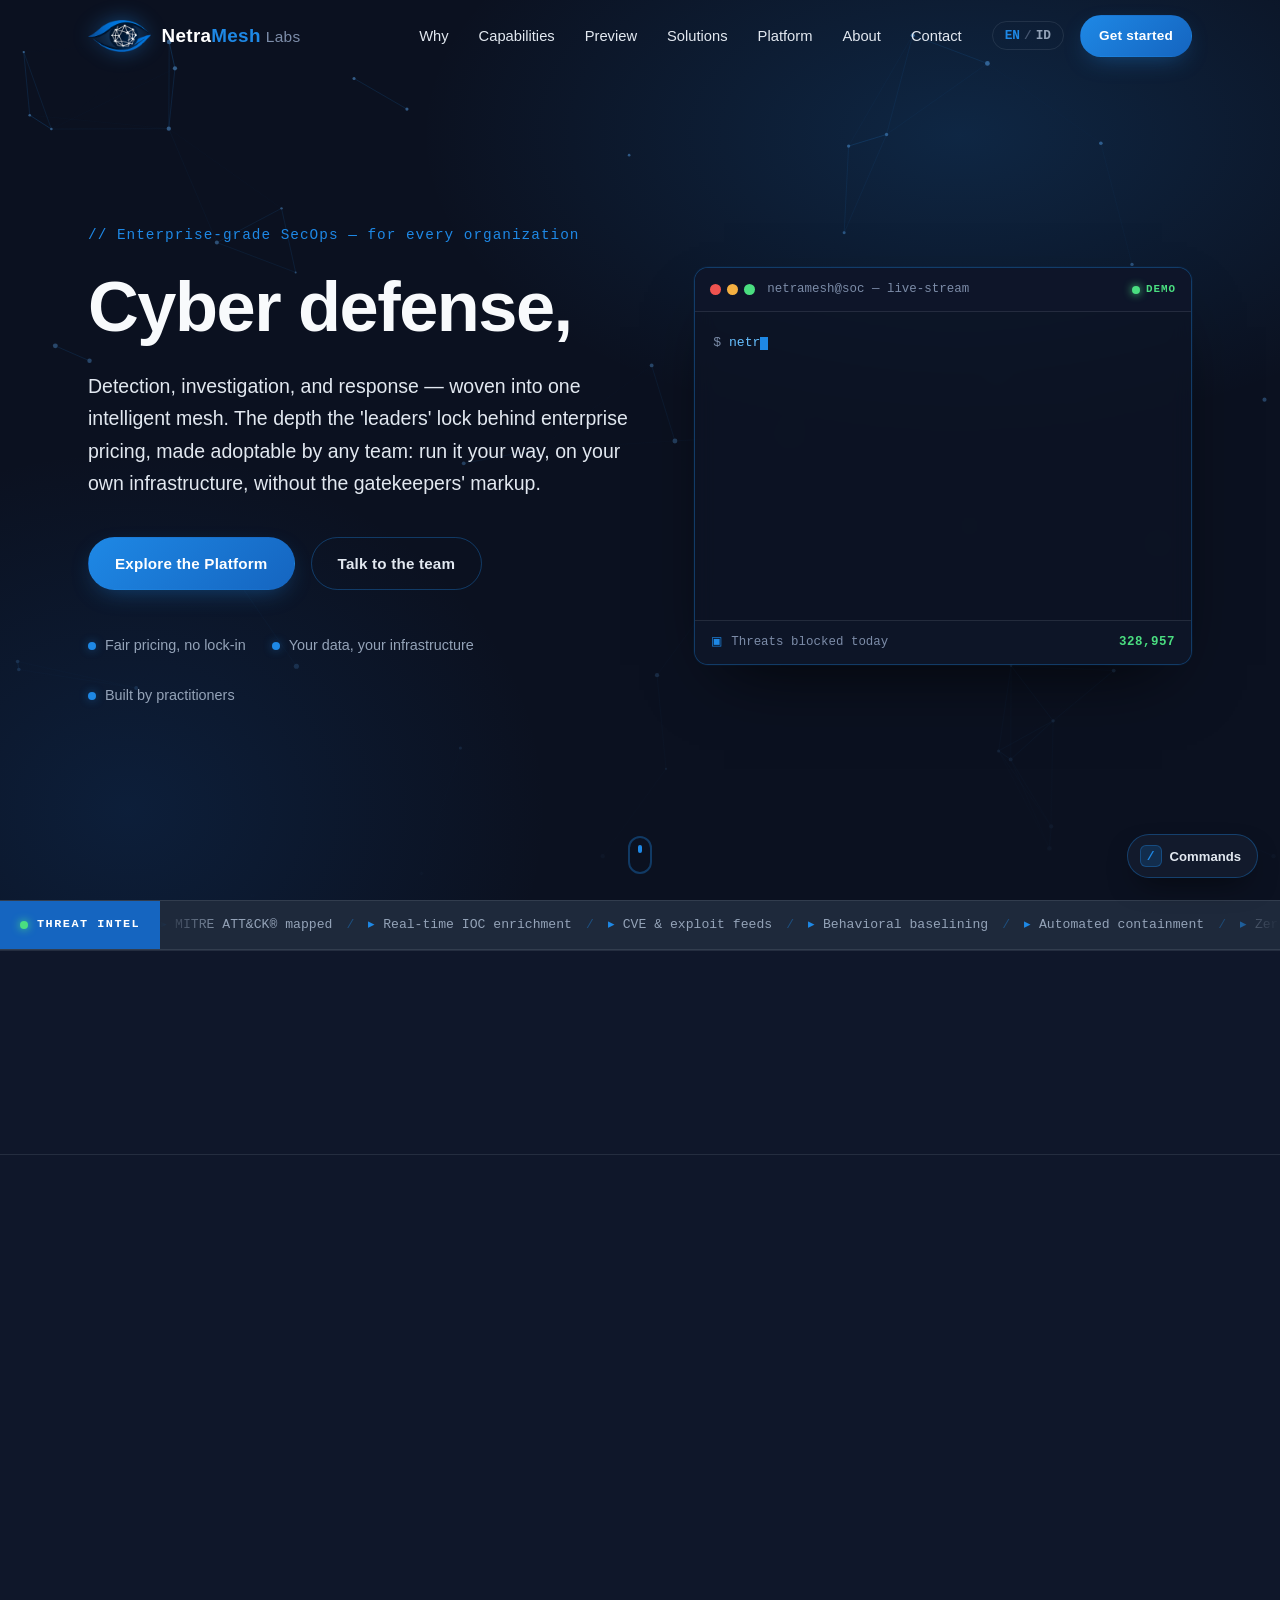
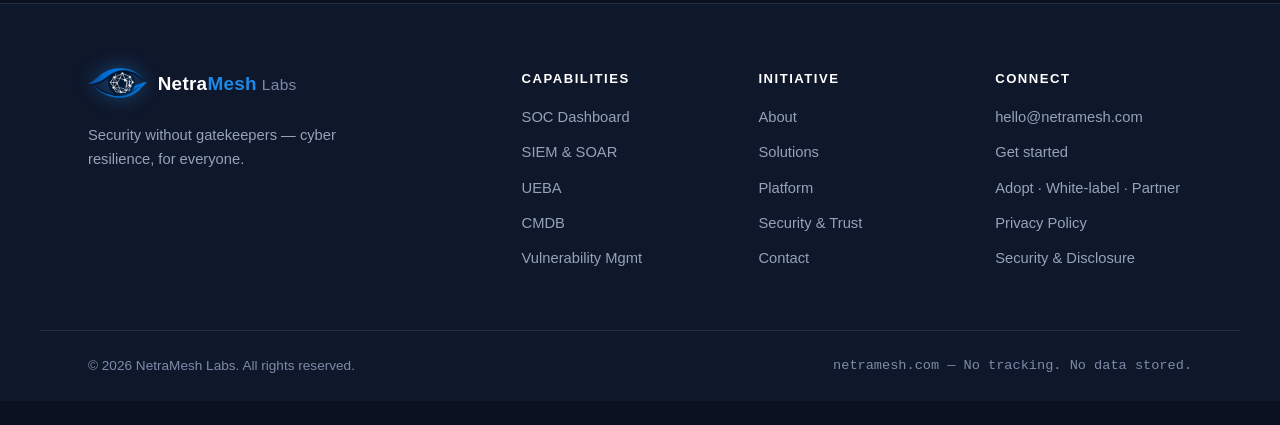
==== commit bce2d72b: "feat(about): live mesh animation behind name-story — dots scatter chaotically then converge into a w" ====
--- a/index.html
+++ b/index.html
@@ -1045,11 +1045,14 @@
           <p class="section__sub" data-en="NetraMesh Labs isn't a vendor chasing a sale — it's an open security operations initiative: a mature, integrated way to run detection, investigation, and response that any organization can adopt and operate on its own terms. Proven enough to deploy today; open enough to white-label, partner on, or build upon." data-id="NetraMesh Labs bukan vendor yang mengejar penjualan — melainkan inisiatif operasi keamanan yang terbuka: cara terpadu dan matang untuk menjalankan deteksi, investigasi, dan respons yang dapat diadopsi organisasi mana pun dan dijalankan sesuai ketentuan mereka. Cukup matang untuk diterapkan hari ini; cukup terbuka untuk di-white-label, dijadikan kemitraan, atau dikembangkan lebih lanjut.">NetraMesh Labs isn't a vendor chasing a sale — it's an open security operations initiative: a mature, integrated way to run detection, investigation, and response that any organization can adopt and operate on its own terms. Proven enough to deploy today; open enough to white-label, partner on, or build upon.</p>
         </div>
 
-        <!-- Brand: name meaning + rallying cry -->
+        <!-- Brand: name meaning + rallying cry, over a live chaos→controlled-mesh animation -->
         <div class="namestory reveal">
+          <canvas class="namestory__mesh" id="storyMesh" aria-hidden="true"></canvas>
+          <div class="namestory__content">
           <p class="namestory__name"><b>Netra</b> <span data-en="— vision." data-id="— visi.">— vision.</span> &nbsp; <b>Mesh</b> <span data-en="— the interconnected nodes." data-id="— node yang saling terhubung.">— the interconnected nodes.</span></p>
           <p class="namestory__cry" data-en="Security without gatekeepers." data-id="Keamanan tanpa penjaga gerbang.">Security without gatekeepers.</p>
           <p class="namestory__sub" data-en="In security, the mesh is everywhere — countless interconnected nodes you have to find. But spotting the dots is never enough. NetraMesh gives you vision over every one of them, woven into a single view, until your whole environment is seen, understood, and under control. For blue teams, that isn't a luxury — it's the job." data-id="Dalam keamanan, mesh ada di mana-mana — tak terhitung node yang saling terhubung dan harus Anda temukan. Tapi sekadar menemukan titik-titiknya tak pernah cukup. NetraMesh memberi Anda visi atas setiap titik itu, terjalin dalam satu pandangan, hingga seluruh lingkungan Anda terlihat, terpahami, dan terkendali. Bagi blue team, itu bukan kemewahan — itulah tugasnya.">In security, the mesh is everywhere — countless interconnected nodes you have to find. But spotting the dots is never enough. NetraMesh gives you vision over every one of them, woven into a single view, until your whole environment is seen, understood, and under control. For blue teams, that isn't a luxury — it's the job.</p>
+          </div>
         </div>
 
         <div class="grid grid--values">
--- a/assets/css/styles.css
+++ b/assets/css/styles.css
@@ -321,7 +321,9 @@
 .bridge { max-width: 860px; margin: 44px auto 0; text-align: center; font-size: clamp(1.08rem, 2.2vw, 1.4rem); line-height: 1.55; color: var(--heading); font-weight: 600; border-top: 1px solid var(--border); padding-top: 38px; }
 
 /* Brand name-story + rallying cry */
-.namestory { text-align: center; max-width: 780px; margin: 4px auto 52px; }
+.namestory { position: relative; text-align: center; max-width: 880px; margin: 4px auto 52px; padding: 56px 20px; overflow: hidden; }
+.namestory__mesh { position: absolute; inset: 0; width: 100%; height: 100%; z-index: 0; opacity: .6; pointer-events: none; }
+.namestory__content { position: relative; z-index: 1; }
 .namestory__name { font-family: var(--mono); font-size: .95rem; letter-spacing: .5px; color: var(--text-dim); margin-bottom: 16px; }
 .namestory__name b { color: var(--electric-blue); }
 .namestory__cry { font-size: clamp(1.6rem, 4.2vw, 2.6rem); font-weight: 800; letter-spacing: -.6px; line-height: 1.12; color: var(--heading); }
--- a/assets/css/styles.css
+++ b/assets/css/styles.css
@@ -321,7 +321,9 @@
 .bridge { max-width: 860px; margin: 44px auto 0; text-align: center; font-size: clamp(1.08rem, 2.2vw, 1.4rem); line-height: 1.55; color: var(--heading); font-weight: 600; border-top: 1px solid var(--border); padding-top: 38px; }
 
 /* Brand name-story + rallying cry */
-.namestory { text-align: center; max-width: 780px; margin: 4px auto 52px; }
+.namestory { position: relative; text-align: center; max-width: 880px; margin: 4px auto 52px; padding: 56px 20px; overflow: hidden; }
+.namestory__mesh { position: absolute; inset: 0; width: 100%; height: 100%; z-index: 0; opacity: .6; pointer-events: none; }
+.namestory__content { position: relative; z-index: 1; }
 .namestory__name { font-family: var(--mono); font-size: .95rem; letter-spacing: .5px; color: var(--text-dim); margin-bottom: 16px; }
 .namestory__name b { color: var(--electric-blue); }
 .namestory__cry { font-size: clamp(1.6rem, 4.2vw, 2.6rem); font-weight: 800; letter-spacing: -.6px; line-height: 1.12; color: var(--heading); }
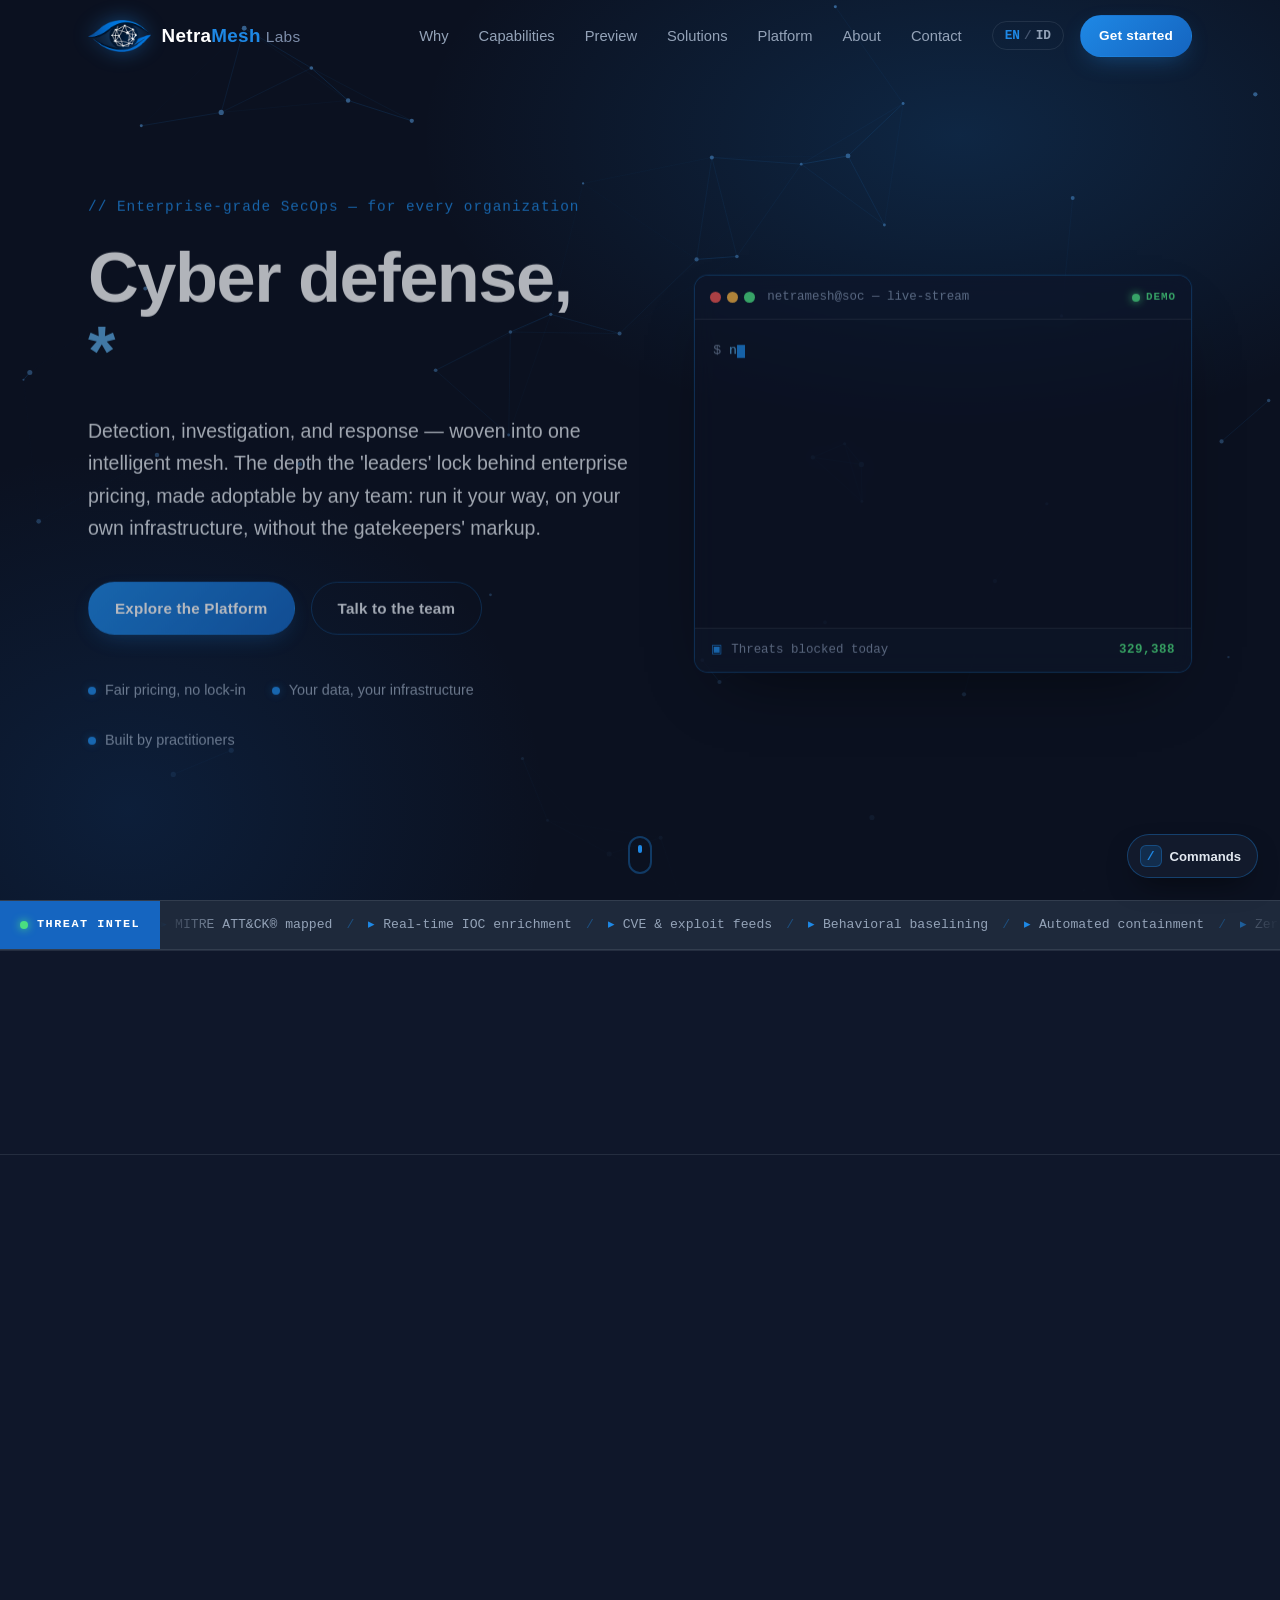
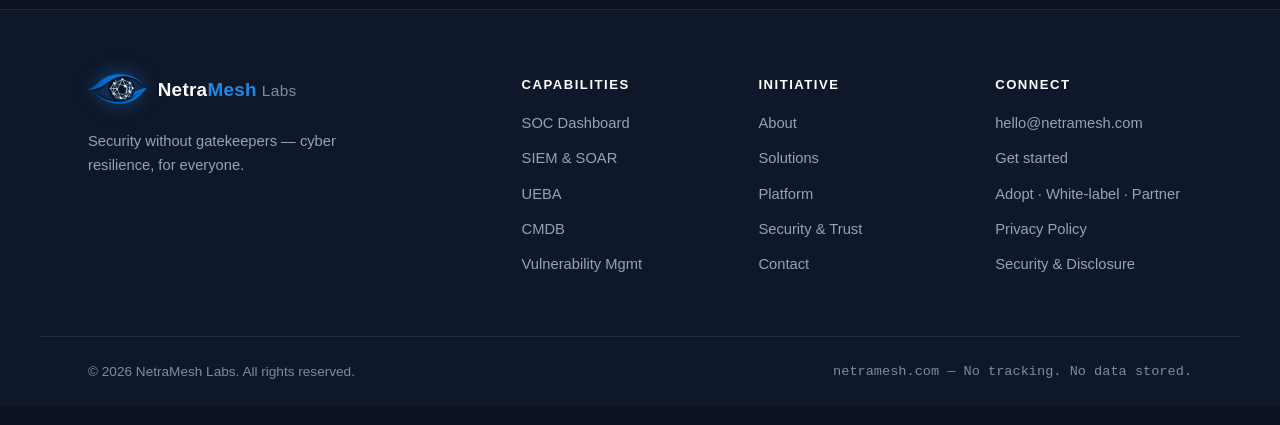
==== commit ec9cc89d: "copy(id): sharpen rallying-cry translation to 'Keamanan yang tak boleh dimonopoli' (clearer for Indo" ====
--- a/index.html
+++ b/index.html
@@ -1050,7 +1050,7 @@
           <canvas class="namestory__mesh" id="storyMesh" aria-hidden="true"></canvas>
           <div class="namestory__content">
           <p class="namestory__name"><b>Netra</b> <span data-en="— vision." data-id="— visi.">— vision.</span> &nbsp; <b>Mesh</b> <span data-en="— the interconnected nodes." data-id="— node yang saling terhubung.">— the interconnected nodes.</span></p>
-          <p class="namestory__cry" data-en="Security without gatekeepers." data-id="Keamanan tanpa penjaga gerbang.">Security without gatekeepers.</p>
+          <p class="namestory__cry" data-en="Security without gatekeepers." data-id="Keamanan yang tak boleh dimonopoli.">Security without gatekeepers.</p>
           <p class="namestory__sub" data-en="In security, the mesh is everywhere — countless interconnected nodes you have to find. But spotting the dots is never enough. NetraMesh gives you vision over every one of them, woven into a single view, until your whole environment is seen, understood, and under control. For blue teams, that isn't a luxury — it's the job." data-id="Dalam keamanan, mesh ada di mana-mana — tak terhitung node yang saling terhubung dan harus Anda temukan. Tapi sekadar menemukan titik-titiknya tak pernah cukup. NetraMesh memberi Anda visi atas setiap titik itu, terjalin dalam satu pandangan, hingga seluruh lingkungan Anda terlihat, terpahami, dan terkendali. Bagi blue team, itu bukan kemewahan — itulah tugasnya.">In security, the mesh is everywhere — countless interconnected nodes you have to find. But spotting the dots is never enough. NetraMesh gives you vision over every one of them, woven into a single view, until your whole environment is seen, understood, and under control. For blue teams, that isn't a luxury — it's the job.</p>
           </div>
         </div>
@@ -1338,7 +1338,7 @@
           <img class="brand__logo" src="assets/img/logo-icon.png" width="63" height="32" alt="" aria-hidden="true" />
           <span class="brand__text">Netra<span class="brand__accent">Mesh</span><span class="brand__labs">Labs</span></span>
         </a>
-        <p class="footer__tag" data-en="Security without gatekeepers — cyber resilience, for everyone." data-id="Keamanan tanpa penjaga gerbang — ketahanan siber, untuk semua.">Security without gatekeepers — cyber resilience, for everyone.</p>
+        <p class="footer__tag" data-en="Security without gatekeepers — cyber resilience, for everyone." data-id="Keamanan yang tak boleh dimonopoli — ketahanan siber, untuk semua.">Security without gatekeepers — cyber resilience, for everyone.</p>
       </div>
 
       <nav class="footer__col" aria-label="Products">
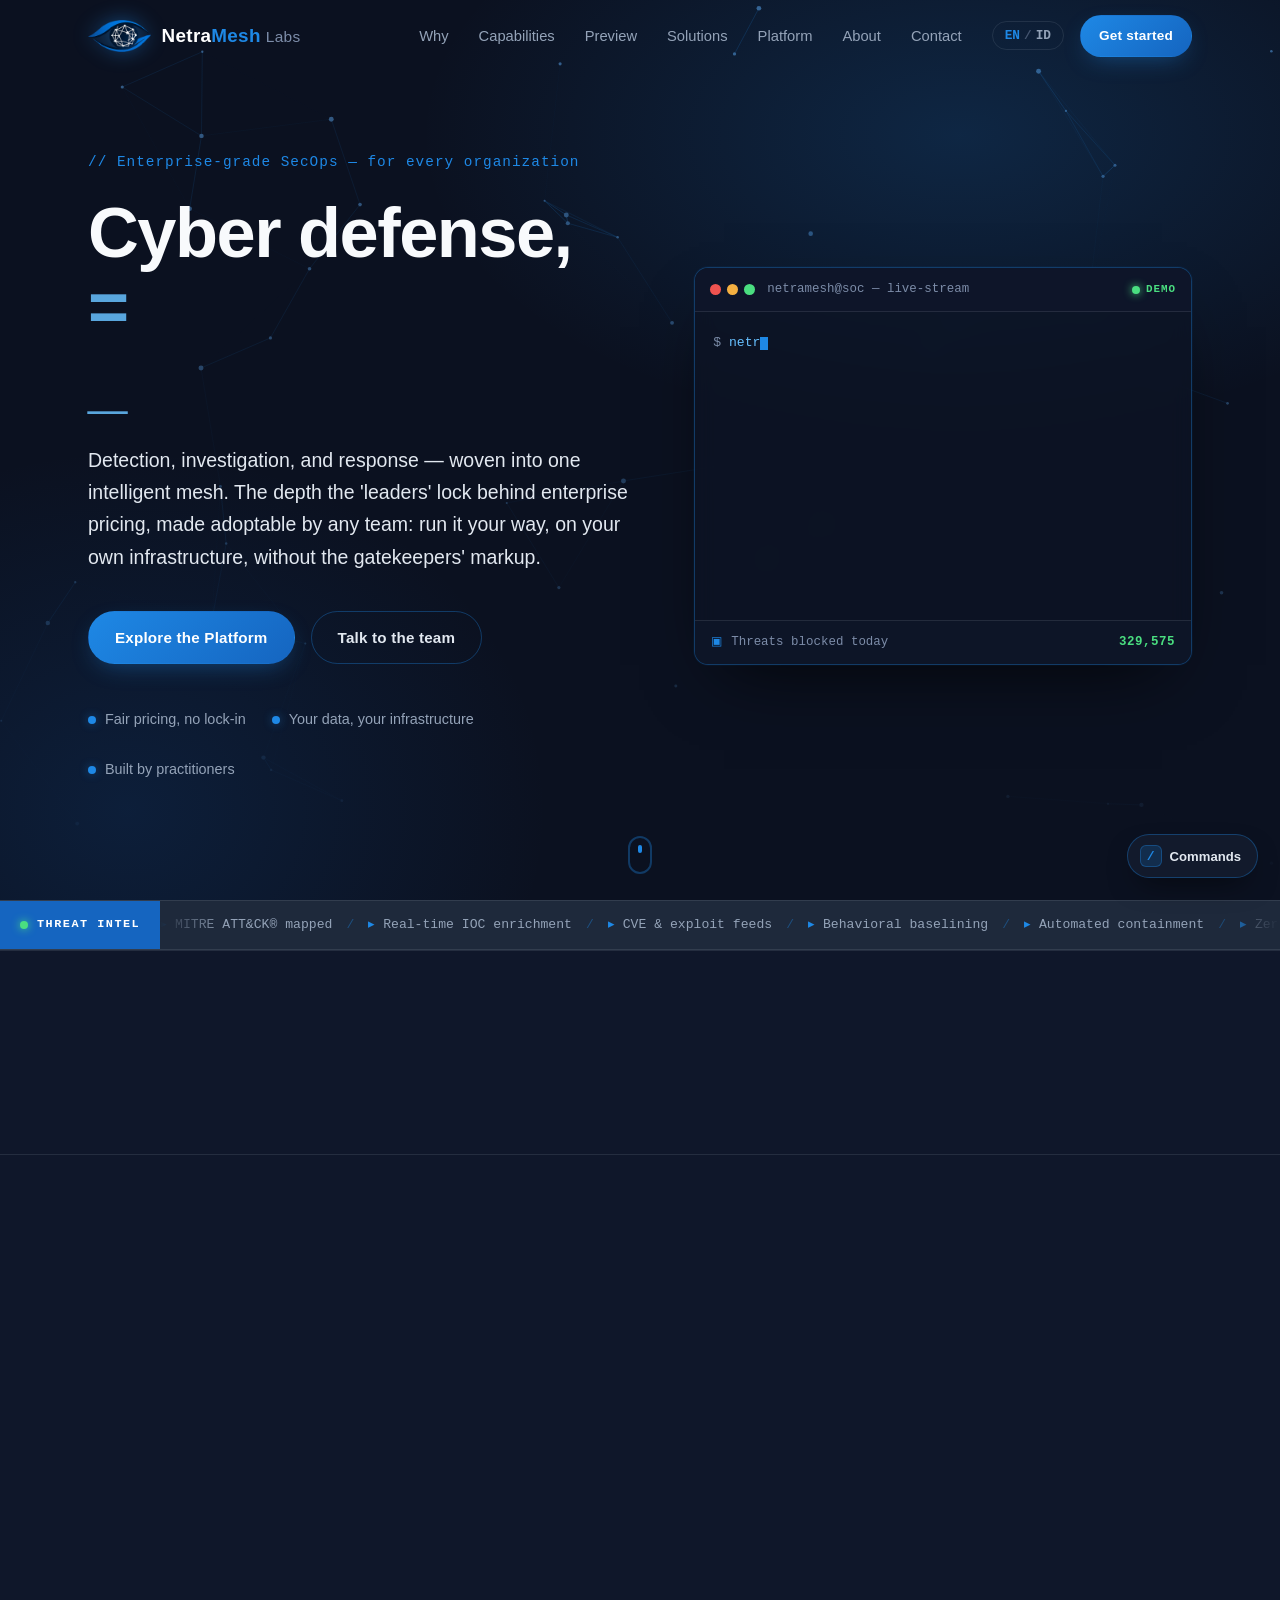
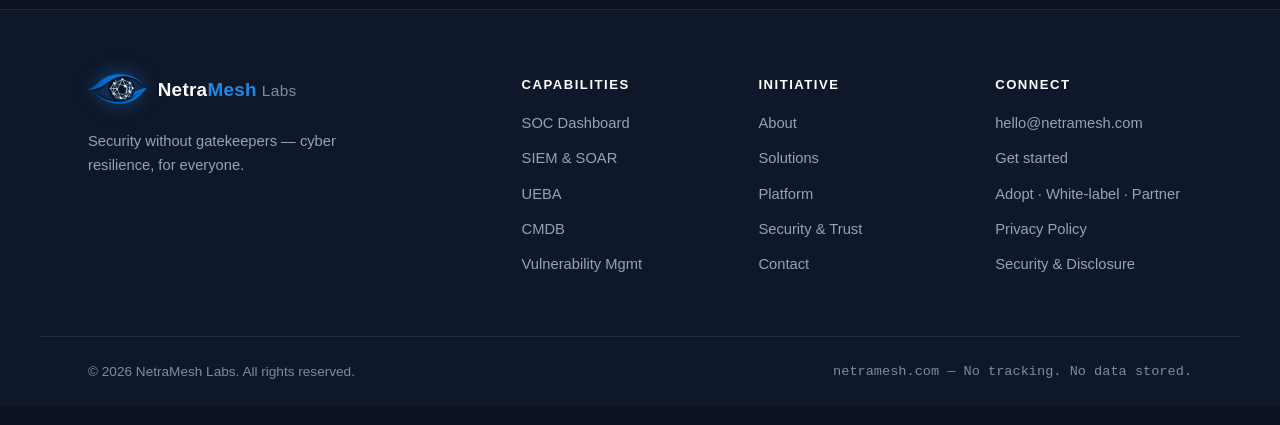
==== commit 18670ebd: "copy(id): align How-it-works heading to 'tanpa monopoli' (consistent with sharpened cry)" ====
--- a/index.html
+++ b/index.html
@@ -1149,7 +1149,7 @@
       <div class="container">
         <div class="section__head reveal">
           <p class="section__eyebrow" data-en="How it works" data-id="Cara Kerjanya">How it works</p>
-          <h2 class="section__title" data-en="Fair pricing, no gatekeepers" data-id="Harga adil, tanpa penjaga gerbang">Fair pricing, no gatekeepers</h2>
+          <h2 class="section__title" data-en="Fair pricing, no gatekeepers" data-id="Harga adil, tanpa monopoli">Fair pricing, no gatekeepers</h2>
           <p class="section__sub" data-en="Enterprise-grade capability at a fair, transparent price — not the inflated, gatekept licensing today's vendors charge. Run it where you choose, and add support only if and when you want it." data-id="Kapabilitas kelas enterprise dengan harga yang adil dan transparan — bukan lisensi yang dibuat-buat mahal dan dijaga gerbang seperti vendor saat ini. Jalankan di tempat yang Anda pilih, dan tambahkan dukungan hanya bila Anda mau.">Enterprise-grade capability at a fair, transparent price — not the inflated, gatekept licensing today's vendors charge. Run it where you choose, and add support only if and when you want it.</p>
         </div>
 
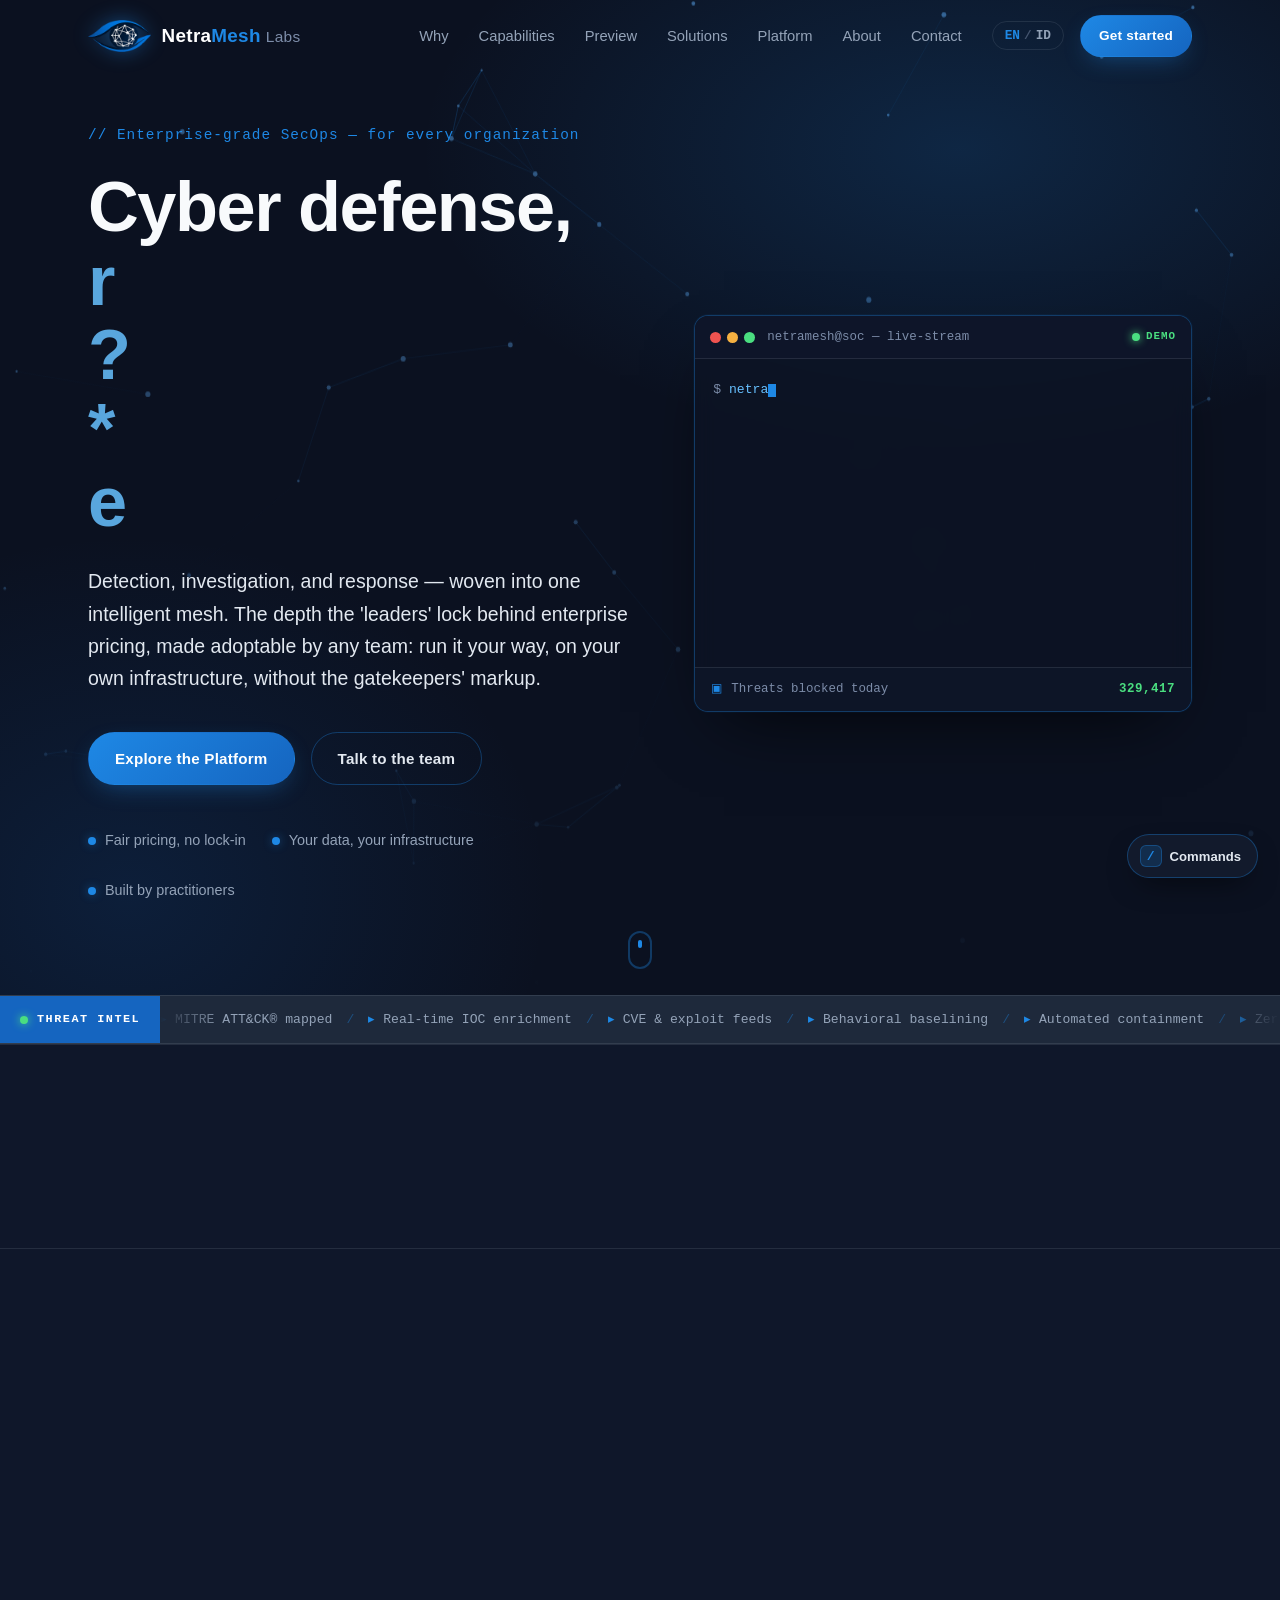
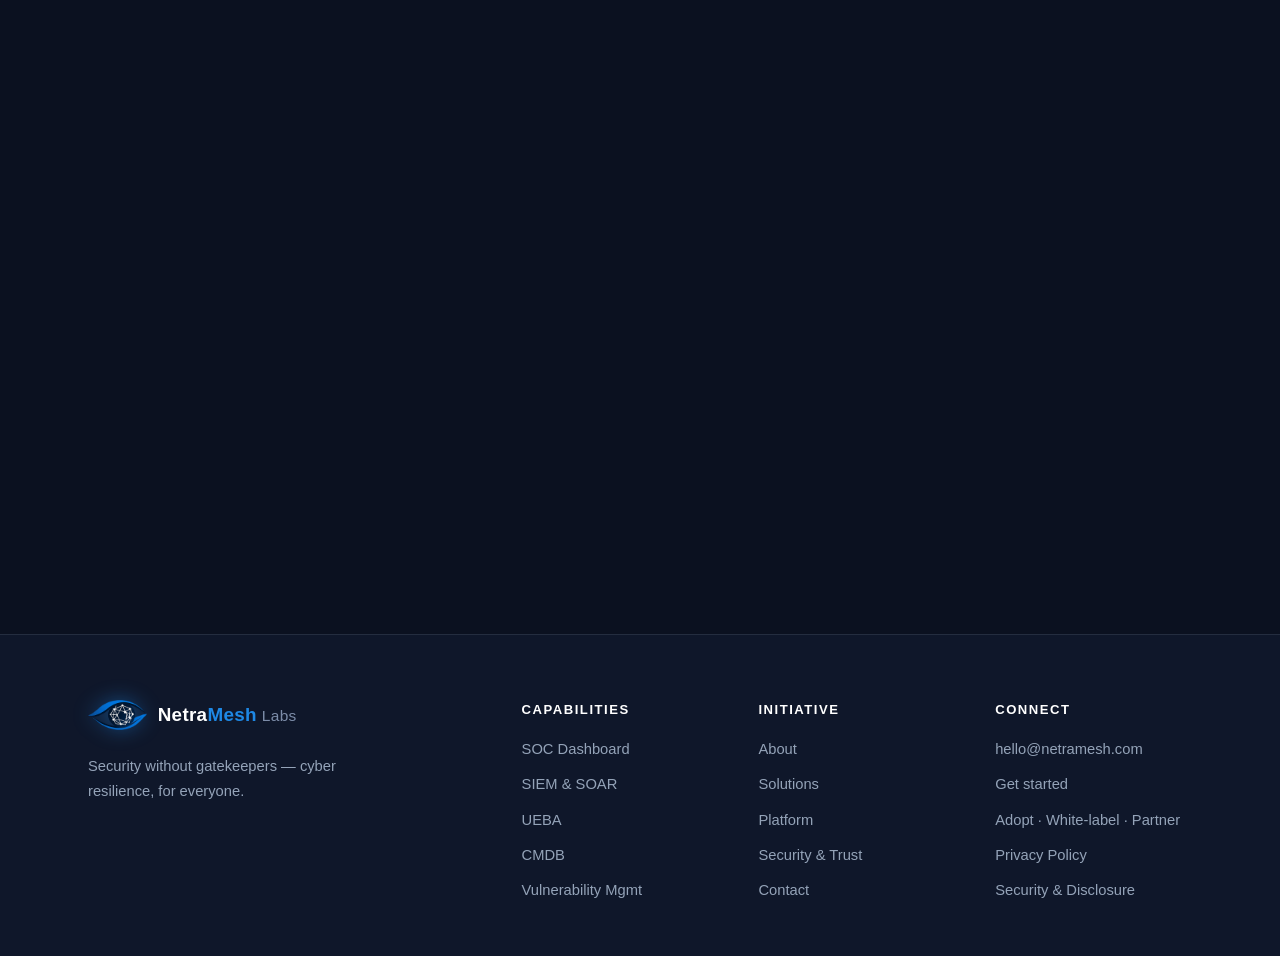
==== commit 135e1cc8: "feat(preview): add ready-to-fill walkthrough video slot (placeholder + CSP media-src 'self'); README" ====
--- a/index.html
+++ b/index.html
@@ -6,7 +6,7 @@
 
   <!-- ====== SECURITY HEADERS (meta-level; also enforced server-side via _headers) ====== -->
   <meta http-equiv="Content-Security-Policy"
-    content="default-src 'self'; script-src 'self'; style-src 'self'; img-src 'self' data:; font-src 'self'; connect-src 'self'; form-action 'self' mailto:; frame-ancestors 'none'; base-uri 'self'; object-src 'none'; upgrade-insecure-requests" />
+    content="default-src 'self'; script-src 'self'; style-src 'self'; img-src 'self' data:; font-src 'self'; media-src 'self'; connect-src 'self'; form-action 'self' mailto:; frame-ancestors 'none'; base-uri 'self'; object-src 'none'; upgrade-insecure-requests" />
   <meta http-equiv="X-Content-Type-Options" content="nosniff" />
   <meta name="referrer" content="strict-origin-when-cross-origin" />
 
@@ -965,6 +965,22 @@
           </div>
         </div>
         <p class="appwin__disclaimer reveal" data-en="Illustrative interface — sample data shown for demonstration." data-id="Antarmuka ilustratif — data contoh untuk demonstrasi.">Illustrative interface — sample data shown for demonstration.</p>
+
+        <!-- WALKTHROUGH VIDEO SLOT.
+             When the recording is ready, drop the file at assets/video/walkthrough.mp4 and
+             replace the .walkthrough__ph block below with:
+               <video class="walkthrough__video" controls playsinline preload="none" poster="assets/img/og-image.png">
+                 <source src="assets/video/walkthrough.mp4" type="video/mp4" />
+               </video>
+             (media-src 'self' is already allowed in the CSP). -->
+        <div class="walkthrough reveal" id="walkthrough">
+          <div class="walkthrough__ph" role="img" aria-label="Product walkthrough video — coming soon">
+            <span class="walkthrough__play" aria-hidden="true">▶</span>
+            <p class="walkthrough__t" data-en="Watch the real platform in motion" data-id="Lihat platform nyata dalam aksi">Watch the real platform in motion</p>
+            <p class="walkthrough__s" data-en="A full walkthrough recording of the live platform is on its way." data-id="Rekaman walkthrough lengkap platform langsung sedang disiapkan.">A full walkthrough recording of the live platform is on its way.</p>
+            <span class="walkthrough__soon" data-en="Coming soon" data-id="Segera hadir">Coming soon</span>
+          </div>
+        </div>
       </div>
     </section>
 
--- a/assets/css/styles.css
+++ b/assets/css/styles.css
@@ -754,6 +754,16 @@
 
 .appwin__disclaimer { text-align: center; color: var(--slate); font-size: .8rem; margin-top: 16px; font-family: var(--mono); }
 
+/* Walkthrough video slot */
+.walkthrough { max-width: 880px; margin: 36px auto 0; }
+.walkthrough__video, .walkthrough__ph { width: 100%; aspect-ratio: 16 / 9; border-radius: 16px; border: 1px solid var(--border-strong); display: block; }
+.walkthrough__video { background: #000; }
+.walkthrough__ph { background: radial-gradient(circle at 50% 38%, rgba(30,136,229,0.16), var(--surface) 72%); display: flex; flex-direction: column; align-items: center; justify-content: center; gap: 7px; text-align: center; padding: 20px; }
+.walkthrough__play { width: 64px; height: 64px; border-radius: 50%; display: flex; align-items: center; justify-content: center; font-size: 1.3rem; padding-left: 4px; color: #fff; background: linear-gradient(135deg, var(--electric-blue), var(--cyber-blue)); box-shadow: 0 14px 34px -10px var(--glow); margin-bottom: 8px; }
+.walkthrough__t { color: var(--heading); font-weight: 700; font-size: 1.1rem; }
+.walkthrough__s { color: var(--text-dim); font-size: .92rem; max-width: 440px; }
+.walkthrough__soon { margin-top: 6px; font-family: var(--mono); font-size: .64rem; font-weight: 700; letter-spacing: 1px; text-transform: uppercase; color: var(--electric-blue); background: rgba(30,136,229,0.12); border: 1px solid var(--border-strong); border-radius: 999px; padding: 3px 10px; }
+
 /* ============================================================
    FAQ · RESOURCES · CONTACT PATHS
    ============================================================ */
--- a/assets/css/styles.css
+++ b/assets/css/styles.css
@@ -754,6 +754,16 @@
 
 .appwin__disclaimer { text-align: center; color: var(--slate); font-size: .8rem; margin-top: 16px; font-family: var(--mono); }
 
+/* Walkthrough video slot */
+.walkthrough { max-width: 880px; margin: 36px auto 0; }
+.walkthrough__video, .walkthrough__ph { width: 100%; aspect-ratio: 16 / 9; border-radius: 16px; border: 1px solid var(--border-strong); display: block; }
+.walkthrough__video { background: #000; }
+.walkthrough__ph { background: radial-gradient(circle at 50% 38%, rgba(30,136,229,0.16), var(--surface) 72%); display: flex; flex-direction: column; align-items: center; justify-content: center; gap: 7px; text-align: center; padding: 20px; }
+.walkthrough__play { width: 64px; height: 64px; border-radius: 50%; display: flex; align-items: center; justify-content: center; font-size: 1.3rem; padding-left: 4px; color: #fff; background: linear-gradient(135deg, var(--electric-blue), var(--cyber-blue)); box-shadow: 0 14px 34px -10px var(--glow); margin-bottom: 8px; }
+.walkthrough__t { color: var(--heading); font-weight: 700; font-size: 1.1rem; }
+.walkthrough__s { color: var(--text-dim); font-size: .92rem; max-width: 440px; }
+.walkthrough__soon { margin-top: 6px; font-family: var(--mono); font-size: .64rem; font-weight: 700; letter-spacing: 1px; text-transform: uppercase; color: var(--electric-blue); background: rgba(30,136,229,0.12); border: 1px solid var(--border-strong); border-radius: 999px; padding: 3px 10px; }
+
 /* ============================================================
    FAQ · RESOURCES · CONTACT PATHS
    ============================================================ */
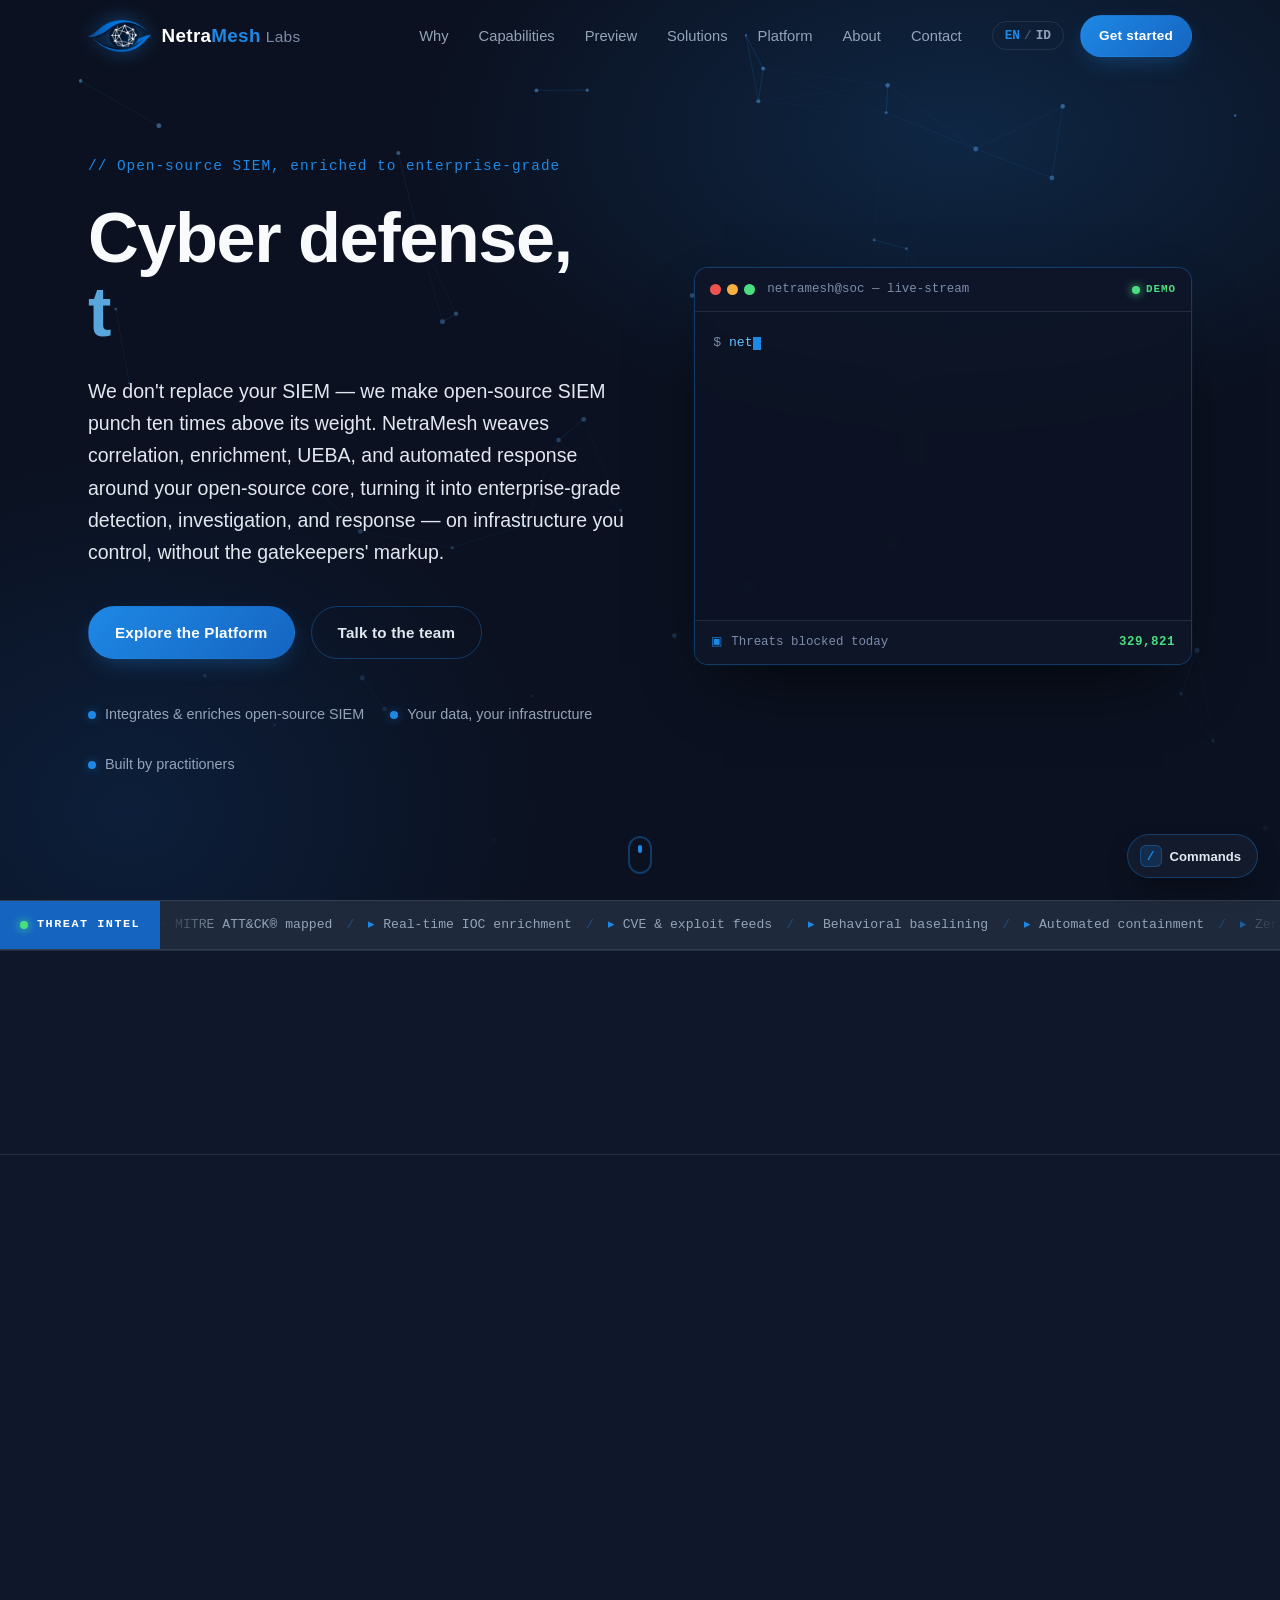
==== commit 977c08e0: "feat: reposition as open-source SIEM integrator/enricher + structured 5-pillar capabilities Reframe " ====
--- a/index.html
+++ b/index.html
@@ -12,13 +12,13 @@
 
   <!-- ====== SEO / SOCIAL ====== -->
   <title>NetraMesh Labs — Cyber Defense, Reimagined</title>
-  <meta name="description" content="NetraMesh Labs builds an integrated cyber defense platform: SOC Dashboard, SIEM, SOAR, UEBA, CMDB, Case Management, Incident Response, Sandboxing & Vulnerability Management." />
+  <meta name="description" content="NetraMesh Labs integrates and enriches open-source SIEM into a complete detection, investigation & response mesh — SOAR, UEBA, CMDB, threat hunting, IR and more — on infrastructure you control. Not another SIEM; the layer that makes open-source SIEM enterprise-grade." />
   <meta name="theme-color" content="#0F172A" />
   <link rel="canonical" href="https://netramesh.com/" />
 
   <meta property="og:type" content="website" />
   <meta property="og:title" content="NetraMesh Labs — Cyber Defense, Reimagined" />
-  <meta property="og:description" content="An integrated security operations platform — detect, investigate, and respond from a single mesh." />
+  <meta property="og:description" content="We enrich open-source SIEM into a full SecOps mesh — detect, investigate, and respond from a single view, on infrastructure you control." />
   <meta property="og:url" content="https://netramesh.com/" />
   <meta property="og:site_name" content="NetraMesh Labs" />
   <meta property="og:image" content="https://netramesh.com/assets/img/og-image.png" />
@@ -31,7 +31,7 @@
   <!-- Twitter / X card -->
   <meta name="twitter:card" content="summary_large_image" />
   <meta name="twitter:title" content="NetraMesh Labs — Cyber Defense, Reimagined" />
-  <meta name="twitter:description" content="An integrated security operations platform — detect, investigate, and respond from a single mesh." />
+  <meta name="twitter:description" content="We enrich open-source SIEM into a full SecOps mesh — detect, investigate, and respond from a single view, on infrastructure you control." />
   <meta name="twitter:image" content="https://netramesh.com/assets/img/og-image.png" />
   <meta name="twitter:image:alt" content="NetraMesh Labs cyber defense platform." />
 
@@ -74,7 +74,7 @@
         "operatingSystem": "Cloud, on-premises, hybrid",
         "url": "https://netramesh.com/",
         "publisher": { "@id": "https://netramesh.com/#org" },
-        "description": "Integrated security operations: SOC Dashboard, SIEM, SOAR, UEBA, CMDB, Case Management, Incident Response, Sandboxing, Vulnerability Management, NIDS, Threat Hunting, Adversary Simulation, AI Security Engineering, and a Playbook/Runbook Library.",
+        "description": "Integrates and enriches open-source SIEM into complete security operations: enrichment, correlation, SOAR, UEBA, CMDB, Case Management, Incident Response, Sandboxing, Vulnerability Management, NIDS, Threat Hunting, Adversary Simulation, AI Security Engineering, and a Playbook/Runbook Library — on infrastructure you control.",
         "offers": { "@type": "Offer", "description": "Fair, transparent, capability-based pricing — never a per-seat tax or feature paywall. Optional support and white-label partnerships." }
       }
     ]
@@ -128,18 +128,18 @@
       <div class="hero__spotlight" id="spotlight" aria-hidden="true"></div>
       <div class="container hero__inner">
         <div class="hero__copy">
-          <p class="hero__eyebrow reveal" data-en="// Enterprise-grade SecOps — for every organization" data-id="// SecOps kelas enterprise — untuk setiap organisasi">// Enterprise-grade SecOps — for every organization</p>
+          <p class="hero__eyebrow reveal" data-en="// Open-source SIEM, enriched to enterprise-grade" data-id="// SIEM open-source, diperkaya ke kelas enterprise">// Open-source SIEM, enriched to enterprise-grade</p>
           <h1 class="hero__title reveal">
             <span data-en="Cyber defense," data-id="Pertahanan siber,">Cyber defense,</span>
             <span class="hero__title-accent" data-scramble data-en="woven into one mesh." data-id="terjalin dalam satu mesh.">woven into one mesh.</span>
           </h1>
-          <p class="hero__lead reveal" data-en="Detection, investigation, and response — woven into one intelligent mesh. The depth the 'leaders' lock behind enterprise pricing, made adoptable by any team: run it your way, on your own infrastructure, without the gatekeepers' markup." data-id="Deteksi, investigasi, dan respons — terjalin dalam satu mesh cerdas. Kedalaman yang oleh para 'leader' dikunci di balik harga enterprise, kini dapat diadopsi tim mana pun: jalankan sesuai cara Anda, di infrastruktur Anda sendiri, tanpa harga yang dibuat-buat mahal.">Detection, investigation, and response — woven into one intelligent mesh. The depth the 'leaders' lock behind enterprise pricing, made adoptable by any team: run it your way, on your own infrastructure, without the gatekeepers' markup.</p>
+          <p class="hero__lead reveal" data-en="We don't replace your SIEM — we make open-source SIEM punch ten times above its weight. NetraMesh weaves correlation, enrichment, UEBA, and automated response around your open-source core, turning it into enterprise-grade detection, investigation, and response — on infrastructure you control, without the gatekeepers' markup." data-id="Kami tidak menggantikan SIEM Anda — kami membuat SIEM open-source memukul sepuluh kali lipat di atas kelasnya. NetraMesh menenun korelasi, enrichment, UEBA, dan respons otomatis di sekeliling inti open-source Anda, mengubahnya menjadi deteksi, investigasi, dan respons kelas enterprise — di infrastruktur yang Anda kendalikan, tanpa markup para penjaga gerbang.">We don't replace your SIEM — we make open-source SIEM punch ten times above its weight. NetraMesh weaves correlation, enrichment, UEBA, and automated response around your open-source core, turning it into enterprise-grade detection, investigation, and response — on infrastructure you control, without the gatekeepers' markup.</p>
           <div class="hero__actions reveal">
             <a class="btn btn--primary" data-magnetic href="#products" data-en="Explore the Platform" data-id="Jelajahi Platform">Explore the Platform</a>
             <a class="btn btn--ghost" href="#contact" data-en="Talk to the team" data-id="Bicara dengan Tim">Talk to the team</a>
           </div>
           <ul class="hero__trust reveal" aria-label="Capabilities">
-            <li><span class="dot"></span><span data-en="Fair pricing, no lock-in" data-id="Harga adil, tanpa lock-in">Fair pricing, no lock-in</span></li>
+            <li><span class="dot"></span><span data-en="Integrates &amp; enriches open-source SIEM" data-id="Mengintegrasikan &amp; memperkaya SIEM open-source">Integrates &amp; enriches open-source SIEM</span></li>
             <li><span class="dot"></span><span data-en="Your data, your infrastructure" data-id="Data Anda, infrastruktur Anda">Your data, your infrastructure</span></li>
             <li><span class="dot"></span><span data-en="Built by practitioners" data-id="Dibangun oleh praktisi">Built by practitioners</span></li>
           </ul>
@@ -192,8 +192,8 @@
     <section class="stats" aria-label="Key metrics">
       <div class="container stats__grid">
         <div class="stat reveal">
-          <span class="stat__num" data-count="14">0</span><span class="stat__plus">+</span>
-          <p class="stat__label" data-en="Integrated Modules" data-id="Modul Terintegrasi">Integrated Modules</p>
+          <span class="stat__num" data-count="20">0</span><span class="stat__plus">+</span>
+          <p class="stat__label" data-en="Integrated Capabilities" data-id="Kapabilitas Terintegrasi">Integrated Capabilities</p>
         </div>
         <div class="stat reveal">
           <span class="stat__num" data-count="24">0</span><span class="stat__plus">/7</span>
@@ -242,7 +242,7 @@
           </article>
         </div>
 
-        <p class="bridge reveal" data-en="NetraMesh exists to close this gap — enterprise-grade cyber resilience for the teams the market prices out. Capability that answers to your threats, not a quadrant ranking, at a cost that doesn't break you." data-id="NetraMesh hadir untuk menutup celah ini — ketahanan siber kelas enterprise bagi tim yang dimahalkan oleh pasar. Kapabilitas yang menjawab ancaman Anda, bukan peringkat kuadran, dengan biaya yang tak mencekik Anda.">NetraMesh exists to close this gap — enterprise-grade cyber resilience for the teams the market prices out. Capability that answers to your threats, not a quadrant ranking, at a cost that doesn't break you.</p>
+        <p class="bridge reveal" data-en="NetraMesh closes this gap without ripping out what you have — we integrate and enrich the open-source SIEM you can already run, so lean teams get enterprise-grade outcomes: risk down, response in seconds, audits passed, and ransomware stopped before it spreads — at a cost that doesn't break you." data-id="NetraMesh menutup celah ini tanpa membongkar yang sudah Anda miliki — kami mengintegrasikan dan memperkaya SIEM open-source yang sudah bisa Anda jalankan, sehingga tim ramping meraih hasil kelas enterprise: risiko turun, respons dalam hitungan detik, audit lolos, dan ransomware dihentikan sebelum menyebar — dengan biaya yang tak mencekik Anda.">NetraMesh closes this gap without ripping out what you have — we integrate and enrich the open-source SIEM you can already run, so lean teams get enterprise-grade outcomes: risk down, response in seconds, audits passed, and ransomware stopped before it spreads — at a cost that doesn't break you.</p>
       </div>
     </section>
 
@@ -251,137 +251,251 @@
       <div class="container">
         <div class="section__head reveal">
           <p class="section__eyebrow" data-en="Capabilities" data-id="Kapabilitas">Capabilities</p>
-          <h2 class="section__title" data-en="One platform. Every layer of defense." data-id="Satu platform. Setiap lapis pertahanan.">One platform. Every layer of defense.</h2>
-          <p class="section__sub" data-en="Modular by design, unified by data. Deploy what you need today and grow into the full mesh." data-id="Modular dalam desain, menyatu dalam data. Terapkan yang Anda butuhkan hari ini dan kembangkan ke seluruh mesh.">Modular by design, unified by data. Deploy what you need today and grow into the full mesh.</p>
-        </div>
-
-        <div class="grid grid--products">
-          <!-- SOC Dashboard -->
-          <article class="card reveal" tabindex="0" role="button" data-goto="soc">
-            <span class="card__icon" aria-hidden="true">
-              <svg viewBox="0 0 24 24"><rect x="3" y="3" width="8" height="8" rx="1"/><rect x="13" y="3" width="8" height="5" rx="1"/><rect x="13" y="10" width="8" height="11" rx="1"/><rect x="3" y="13" width="8" height="8" rx="1"/></svg>
-            </span>
-            <h3 class="card__title">SOC Dashboard</h3>
-            <p class="card__text" data-en="A single pane of glass for your security operations — live alerts, KPIs, and analyst workflows in real time." data-id="Satu layar terpadu untuk operasi keamanan Anda — alert langsung, KPI, dan alur kerja analis secara real-time.">A single pane of glass for your security operations — live alerts, KPIs, and analyst workflows in real time.</p>
-          <p class="card__why" data-en="Why it matters: scattered alerts hide the real picture — one operational view turns chaos into decisions." data-id="Kenapa penting: alert yang berserakan menyembunyikan gambaran nyata — satu tampilan operasional mengubah kekacauan jadi keputusan.">Why it matters: scattered alerts hide the real picture — one operational view turns chaos into decisions.</p>
-          </article>
-          <!-- SIEM -->
-          <article class="card reveal" tabindex="0" role="button" data-goto="siem">
-            <span class="card__icon" aria-hidden="true">
-              <svg viewBox="0 0 24 24"><path d="M4 5h16M4 12h16M4 19h16"/><circle cx="8" cy="5" r="2"/><circle cx="15" cy="12" r="2"/><circle cx="10" cy="19" r="2"/></svg>
-            </span>
-            <h3 class="card__title">SIEM</h3>
-            <p class="card__text" data-en="Centralized log collection, normalization, and correlation at scale — turning raw events into actionable detections." data-id="Pengumpulan, normalisasi, dan korelasi log terpusat dalam skala besar — mengubah event mentah menjadi deteksi yang dapat ditindaklanjuti.">Centralized log collection, normalization, and correlation at scale — turning raw events into actionable detections.</p>
-          <p class="card__why" data-en="Why it matters: attacks hide across logs no human can read at scale — correlation surfaces them in time." data-id="Kenapa penting: serangan bersembunyi di antara log yang mustahil dibaca manual — korelasi memunculkannya tepat waktu.">Why it matters: attacks hide across logs no human can read at scale — correlation surfaces them in time.</p>
-          </article>
-          <!-- SOAR -->
-          <article class="card reveal" tabindex="0" role="button" data-goto="soar">
-            <span class="card__icon" aria-hidden="true">
-              <svg viewBox="0 0 24 24"><path d="M12 3v4M12 17v4M3 12h4M17 12h4"/><circle cx="12" cy="12" r="4"/><path d="M5 5l3 3M16 16l3 3M19 5l-3 3M8 16l-3 3"/></svg>
-            </span>
-            <h3 class="card__title">SOAR</h3>
-            <p class="card__text" data-en="Orchestrate and automate response playbooks across your stack — cut mean-time-to-respond from hours to seconds." data-id="Orkestrasi dan otomasi playbook respons di seluruh stack Anda — pangkas waktu respons dari jam menjadi detik.">Orchestrate and automate response playbooks across your stack — cut mean-time-to-respond from hours to seconds.</p>
-          <p class="card__why" data-en="Why it matters: manual response can't keep pace with automated attacks — playbooks contain threats in seconds." data-id="Kenapa penting: respons manual tak mengejar serangan otomatis — playbook mengontainmen ancaman dalam hitungan detik.">Why it matters: manual response can't keep pace with automated attacks — playbooks contain threats in seconds.</p>
-          </article>
-          <!-- UEBA -->
-          <article class="card reveal" tabindex="0" role="button" data-goto="ueba">
-            <span class="card__icon" aria-hidden="true">
-              <svg viewBox="0 0 24 24"><circle cx="12" cy="8" r="3.5"/><path d="M5 20c0-3.5 3-6 7-6s7 2.5 7 6"/><path d="M18 4l1.5 1.5M18 4l-1.5 1.5"/></svg>
-            </span>
-            <h3 class="card__title">UEBA</h3>
-            <p class="card__text" data-en="User & entity behavior analytics that baselines normal activity and flags the anomalies that signal insider and account threats." data-id="Analitik perilaku pengguna & entitas yang membentuk baseline aktivitas normal dan menandai anomali penanda ancaman internal dan akun.">User & entity behavior analytics that baselines normal activity and flags the anomalies that signal insider and account threats.</p>
-          <p class="card__why" data-en="Why it matters: stolen credentials and insiders bypass static rules — behavior analytics catches what signatures miss." data-id="Kenapa penting: kredensial dicuri dan insider lolos dari rule statis — analitik perilaku menangkap yang tak terdeteksi signature.">Why it matters: stolen credentials and insiders bypass static rules — behavior analytics catches what signatures miss.</p>
-          </article>
-          <!-- CMDB -->
-          <article class="card reveal" tabindex="0" role="button" data-goto="cmdb">
-            <span class="card__icon" aria-hidden="true">
-              <svg viewBox="0 0 24 24"><ellipse cx="12" cy="6" rx="7" ry="3"/><path d="M5 6v6c0 1.7 3 3 7 3s7-1.3 7-3V6"/><path d="M5 12v6c0 1.7 3 3 7 3s7-1.3 7-3v-6"/></svg>
-            </span>
-            <h3 class="card__title">CMDB</h3>
-            <p class="card__text" data-en="A living configuration management database that maps every asset, dependency, and relationship across your environment." data-id="Configuration management database hidup yang memetakan setiap aset, dependensi, dan relasi di seluruh lingkungan Anda.">A living configuration management database that maps every asset, dependency, and relationship across your environment.</p>
-          <p class="card__why" data-en="Why it matters: you can't protect what you can't see — a living asset map gives every alert its context." data-id="Kenapa penting: Anda tak bisa melindungi yang tak terlihat — peta aset hidup memberi konteks ke setiap alert.">Why it matters: you can't protect what you can't see — a living asset map gives every alert its context.</p>
-          </article>
-          <!-- Case Management -->
-          <article class="card reveal" tabindex="0" role="button" data-goto="cases">
-            <span class="card__icon" aria-hidden="true">
-              <svg viewBox="0 0 24 24"><rect x="4" y="6" width="16" height="14" rx="2"/><path d="M9 6V4h6v2"/><path d="M8 11h8M8 15h5"/></svg>
-            </span>
-            <h3 class="card__title" data-en="Case Management" data-id="Manajemen Kasus">Case Management</h3>
-            <p class="card__text" data-en="Track every investigation end to end — evidence, timelines, collaboration, and audit trails in one workspace." data-id="Lacak setiap investigasi dari awal hingga akhir — bukti, lini masa, kolaborasi, dan jejak audit dalam satu ruang kerja.">Track every investigation end to end — evidence, timelines, collaboration, and audit trails in one workspace.</p>
-          <p class="card__why" data-en="Why it matters: investigations lost in inboxes never close — one workspace keeps evidence, timeline, and audit intact." data-id="Kenapa penting: investigasi yang tercecer di inbox tak pernah selesai — satu ruang kerja menjaga bukti, lini masa, dan audit tetap utuh.">Why it matters: investigations lost in inboxes never close — one workspace keeps evidence, timeline, and audit intact.</p>
-          </article>
-          <!-- Incident Response -->
-          <article class="card reveal" tabindex="0" role="button" data-goto="ir">
-            <span class="card__icon" aria-hidden="true">
-              <svg viewBox="0 0 24 24"><path d="M12 2l9 4v6c0 5-3.8 8.5-9 10-5.2-1.5-9-5-9-10V6z"/><path d="M9 12l2 2 4-4"/></svg>
-            </span>
-            <h3 class="card__title" data-en="Incident Response" data-id="Incident Response">Incident Response</h3>
-            <p class="card__text" data-en="Guided IR workflows that move teams from alert to containment to recovery — with built-in playbooks and forensics." data-id="Alur kerja IR terpandu yang membawa tim dari alert ke kontainmen hingga pemulihan — dengan playbook dan forensik bawaan.">Guided IR workflows that move teams from alert to containment to recovery — with built-in playbooks and forensics.</p>
-          <p class="card__why" data-en="Why it matters: in a breach, minutes cost millions — guided IR moves teams from alert to recovery without guesswork." data-id="Kenapa penting: saat breach, menit berarti miliaran — IR terpandu membawa tim dari alert ke pemulihan tanpa menebak.">Why it matters: in a breach, minutes cost millions — guided IR moves teams from alert to recovery without guesswork.</p>
-          </article>
-          <!-- Sandboxing -->
-          <article class="card reveal" tabindex="0" role="button" data-goto="sandbox">
-            <span class="card__icon" aria-hidden="true">
-              <svg viewBox="0 0 24 24"><rect x="3" y="4" width="18" height="16" rx="2"/><path d="M3 9h18"/><circle cx="7" cy="6.5" r=".8"/><path d="M8 14l2.5 2.5L16 11"/></svg>
-            </span>
-            <h3 class="card__title">Sandboxing</h3>
-            <p class="card__text" data-en="Detonate suspicious files and URLs in isolated environments to expose malware behavior before it reaches production." data-id="Detonasi file dan URL mencurigakan di lingkungan terisolasi untuk mengungkap perilaku malware sebelum mencapai produksi.">Detonate suspicious files and URLs in isolated environments to expose malware behavior before it reaches production.</p>
-          <p class="card__why" data-en="Why it matters: unknown files are tomorrow's breach — detonate them safely before they ever touch production." data-id="Kenapa penting: file tak dikenal adalah breach esok hari — detonasi dengan aman sebelum menyentuh produksi.">Why it matters: unknown files are tomorrow's breach — detonate them safely before they ever touch production.</p>
-          </article>
-          <!-- Vulnerability Management -->
-          <article class="card reveal" tabindex="0" role="button" data-goto="vuln">
-            <span class="card__icon" aria-hidden="true">
-              <svg viewBox="0 0 24 24"><path d="M12 3l8 4v5c0 4.5-3.5 7.5-8 9-4.5-1.5-8-4.5-8-9V7z"/><path d="M12 8v4"/><circle cx="12" cy="15.5" r=".9" fill="currentColor" stroke="none"/></svg>
-            </span>
-            <h3 class="card__title" data-en="Vulnerability Management" data-id="Vulnerability Management">Vulnerability Management</h3>
-            <p class="card__text" data-en="Continuously discover, prioritize, and remediate vulnerabilities by real-world risk — not just CVSS noise." data-id="Temukan, prioritaskan, dan remediasi kerentanan secara berkelanjutan berdasarkan risiko nyata — bukan sekadar noise CVSS.">Continuously discover, prioritize, and remediate vulnerabilities by real-world risk — not just CVSS noise.</p>
-          <p class="card__why" data-en="Why it matters: you can't patch everything — prioritize by real exploitability, not endless CVSS noise." data-id="Kenapa penting: Anda tak bisa menambal semuanya — prioritaskan berdasarkan eksploitabilitas nyata, bukan noise CVSS tanpa akhir.">Why it matters: you can't patch everything — prioritize by real exploitability, not endless CVSS noise.</p>
-          </article>
-          <!-- NIDS -->
-          <article class="card reveal" tabindex="0" role="button" data-goto="nids">
-            <span class="card__icon" aria-hidden="true">
-              <svg viewBox="0 0 24 24"><circle cx="12" cy="12" r="9"/><circle cx="12" cy="12" r="4.5"/><path d="M12 12l7-5"/><circle cx="12" cy="12" r="1" fill="currentColor" stroke="none"/><circle cx="17.5" cy="8" r="1.1" fill="currentColor" stroke="none"/></svg>
-            </span>
-            <h3 class="card__title">NIDS</h3>
-            <p class="card__text" data-en="Network intrusion detection that inspects traffic in real time — catching exploits, lateral movement, and C2 the moment they cross the wire." data-id="Network intrusion detection yang menginspeksi lalu lintas secara real-time — menangkap eksploit, pergerakan lateral, dan C2 begitu melintas di jaringan.">Network intrusion detection that inspects traffic in real time — catching exploits, lateral movement, and C2 the moment they cross the wire.</p>
-            <p class="card__why" data-en="Why it matters: endpoints can be blind or bypassed — the network never lies about what's actually moving." data-id="Kenapa penting: endpoint bisa buta atau dilewati — jaringan tak pernah bohong soal apa yang sebenarnya bergerak.">Why it matters: endpoints can be blind or bypassed — the network never lies about what's actually moving.</p>
-          </article>
-          <!-- Threat Hunting Workbench -->
-          <article class="card reveal" tabindex="0" role="button" data-goto="hunt">
-            <span class="card__icon" aria-hidden="true">
-              <svg viewBox="0 0 24 24"><circle cx="11" cy="11" r="7"/><path d="M11 7.5v7M7.5 11h7"/><path d="M16.5 16.5L21 21"/></svg>
-            </span>
-            <h3 class="card__title" data-en="Threat Hunting Workbench" data-id="Threat Hunting Workbench">Threat Hunting Workbench</h3>
-            <p class="card__text" data-en="A purpose-built workspace to hunt proactively — query unified data, test hypotheses, and pivot across signals to find what alerts miss." data-id="Ruang kerja khusus untuk berburu ancaman secara proaktif — query data terpadu, uji hipotesis, dan pivot antar-sinyal untuk menemukan yang terlewat oleh alert.">A purpose-built workspace to hunt proactively — query unified data, test hypotheses, and pivot across signals to find what alerts miss.</p>
-            <p class="card__why" data-en="Why it matters: the most dangerous threats don't trigger alerts — you have to go looking for them." data-id="Kenapa penting: ancaman paling berbahaya tak memicu alert — Anda harus aktif mencarinya.">Why it matters: the most dangerous threats don't trigger alerts — you have to go looking for them.</p>
-          </article>
-          <!-- Security Adversary Simulation -->
-          <article class="card reveal" tabindex="0" role="button" data-goto="bas">
-            <span class="card__icon" aria-hidden="true">
-              <svg viewBox="0 0 24 24"><circle cx="12" cy="12" r="9"/><circle cx="12" cy="12" r="5"/><circle cx="12" cy="12" r="1.4" fill="currentColor" stroke="none"/><path d="M12 1.5v3M12 19.5v3M1.5 12h3M19.5 12h3"/></svg>
-            </span>
-            <h3 class="card__title" data-en="Adversary Simulation" data-id="Adversary Simulation">Adversary Simulation</h3>
-            <p class="card__text" data-en="Safely emulate real-world attacks and TTPs to validate defenses, measure detection coverage, and expose gaps before adversaries do." data-id="Emulasikan serangan &amp; TTP dunia nyata secara aman untuk memvalidasi pertahanan, mengukur cakupan deteksi, dan menemukan celah sebelum penyerang.">Safely emulate real-world attacks and TTPs to validate defenses, measure detection coverage, and expose gaps before adversaries do.</p>
-            <p class="card__why" data-en="Why it matters: untested defenses are just assumptions — simulation turns &quot;we should be covered&quot; into proof." data-id="Kenapa penting: pertahanan yang tak diuji hanyalah asumsi — simulasi mengubah &quot;harusnya aman&quot; menjadi bukti.">Why it matters: untested defenses are just assumptions — simulation turns &quot;we should be covered&quot; into proof.</p>
-          </article>
-          <!-- AI-Powered Security Engineering -->
-          <article class="card reveal" tabindex="0" role="button" data-goto="aisec">
-            <span class="card__icon" aria-hidden="true">
-              <svg viewBox="0 0 24 24"><rect x="6" y="6" width="12" height="12" rx="2"/><path d="M9 3v3M15 3v3M9 18v3M15 18v3M3 9h3M3 15h3M18 9h3M18 15h3"/><path d="M12 9l.9 2.1 2.1.9-2.1.9L12 15l-.9-2.1L9 12l2.1-.9z" fill="currentColor" stroke="none"/></svg>
-            </span>
-            <h3 class="card__title" data-en="AI Security Engineering" data-id="AI Security Engineering">AI Security Engineering</h3>
-            <p class="card__text" data-en="An AI copilot for your SOC — generate detections-as-code, auto-tune noisy rules, summarize incidents, and turn analyst intent into working logic." data-id="Copilot AI untuk SOC Anda — hasilkan detection-as-code, auto-tuning rule berisik, ringkas insiden, dan ubah maksud analis menjadi logika yang berfungsi.">An AI copilot for your SOC — generate detections-as-code, auto-tune noisy rules, summarize incidents, and turn analyst intent into working logic.</p>
-            <p class="card__why" data-en="Why it matters: talent is scarce and time is short — AI multiplies every analyst instead of replacing them." data-id="Kenapa penting: talenta langka dan waktu sempit — AI melipatgandakan setiap analis, bukan menggantikannya.">Why it matters: talent is scarce and time is short — AI multiplies every analyst instead of replacing them.</p>
-          </article>
-          <!-- Playbook / Runbook Library -->
-          <article class="card reveal" tabindex="0" role="button" data-goto="playbook">
-            <span class="card__icon" aria-hidden="true">
-              <svg viewBox="0 0 24 24"><path d="M4 5a2 2 0 0 1 2-2h6v16H6a2 2 0 0 0-2 2z"/><path d="M20 5a2 2 0 0 0-2-2h-6v16h6a2 2 0 0 1 2 2z"/><path d="M7 8h3M7 11h2M14 8h3M14 11h2"/></svg>
-            </span>
-            <h3 class="card__title" data-en="Playbook / Runbook Library" data-id="Pustaka Playbook / Runbook">Playbook / Runbook Library</h3>
-            <p class="card__text" data-en="A curated, version-controlled library of incident playbooks and operational runbooks — codified best practice your team can launch, adapt, and reuse instantly." data-id="Pustaka playbook insiden dan runbook operasional yang terkurasi dan ter-version — praktik terbaik terkodifikasi yang siap diluncurkan, disesuaikan, dan dipakai ulang seketika.">A curated, version-controlled library of incident playbooks and operational runbooks — codified best practice your team can launch, adapt, and reuse instantly.</p>
-            <p class="card__why" data-en="Why it matters: response shouldn't depend on who's on shift — codified playbooks make every responder act like your best one." data-id="Kenapa penting: respons tak seharusnya bergantung siapa yang sedang jaga — playbook terkodifikasi membuat setiap responder bertindak seperti yang terbaik.">Why it matters: response shouldn't depend on who's on shift — codified playbooks make every responder act like your best one.</p>
-          </article>
+          <h2 class="section__title" data-en="Your open-source SIEM, woven into a full defense mesh" data-id="SIEM open-source Anda, terjalin menjadi mesh pertahanan utuh">Your open-source SIEM, woven into a full defense mesh</h2>
+          <p class="section__sub" data-en="Open-source SIEM is the core — NetraMesh weaves these capabilities around it. Modular by design, unified by data: adopt what you need today and grow into the full mesh." data-id="SIEM open-source adalah intinya — NetraMesh menjalin kapabilitas ini di sekelilingnya. Modular dalam desain, menyatu dalam data: adopsi yang Anda butuhkan hari ini dan kembangkan ke seluruh mesh.">Open-source SIEM is the core — NetraMesh weaves these capabilities around it. Modular by design, unified by data: adopt what you need today and grow into the full mesh.</p>
+        </div>
+
+        <!-- Capability pillars: the mesh woven around the open-source SIEM core -->
+        <div class="pillars reveal" aria-label="Capability pillars">
+          <p class="pillars__core" data-en="At the core: your open-source SIEM. NetraMesh weaves five layers of capability around it." data-id="Di intinya: SIEM open-source Anda. NetraMesh menjalin lima lapis kapabilitas di sekelilingnya."><b>At the core: your open-source SIEM.</b> NetraMesh weaves five layers of capability around it.</p>
+          <div class="pillars__row">
+            <article class="pillar">
+              <span class="pillar__ico" aria-hidden="true">◎</span>
+              <h3 class="pillar__name" data-en="Detect" data-id="Deteksi">Detect</h3>
+              <ul class="pillar__list">
+                <li data-en="OSS Integrator &amp; Enricher" data-id="Integrator &amp; Enricher OSS">OSS Integrator &amp; Enricher</li>
+                <li>UEBA</li>
+                <li>NIDS</li>
+              </ul>
+            </article>
+            <article class="pillar">
+              <span class="pillar__ico" aria-hidden="true">⊕</span>
+              <h3 class="pillar__name" data-en="Investigate" data-id="Investigasi">Investigate</h3>
+              <ul class="pillar__list">
+                <li data-en="Threat Hunting" data-id="Threat Hunting">Threat Hunting</li>
+                <li data-en="Case Management" data-id="Manajemen Kasus">Case Management</li>
+                <li data-en="Threat Intelligence Integrator" data-id="Integrator Threat Intelligence">Threat Intelligence Integrator</li>
+                <li data-en="AI-Powered Analysis &amp; Investigation" data-id="Analisis &amp; Investigasi Bertenaga AI">AI-Powered Analysis &amp; Investigation</li>
+                <li data-en="AI Threat Hunter" data-id="AI Threat Hunter">AI Threat Hunter</li>
+                <li data-en="Sandboxing" data-id="Sandboxing">Sandboxing</li>
+              </ul>
+            </article>
+            <article class="pillar">
+              <span class="pillar__ico" aria-hidden="true">⚡</span>
+              <h3 class="pillar__name" data-en="Respond" data-id="Respons">Respond</h3>
+              <ul class="pillar__list">
+                <li>SOAR</li>
+                <li data-en="Incident Response" data-id="Incident Response">Incident Response</li>
+                <li data-en="Playbooks &amp; Runbooks" data-id="Playbook &amp; Runbook">Playbooks &amp; Runbooks</li>
+              </ul>
+            </article>
+            <article class="pillar">
+              <span class="pillar__ico" aria-hidden="true">◇</span>
+              <h3 class="pillar__name" data-en="Understand" data-id="Pahami">Understand</h3>
+              <ul class="pillar__list">
+                <li>CMDB</li>
+                <li data-en="Vulnerability Management" data-id="Manajemen Kerentanan">Vulnerability Management</li>
+                <li data-en="KPI Awareness" data-id="Kesadaran KPI">KPI Awareness</li>
+                <li data-en="AI-Powered Context Awareness" data-id="Kesadaran Konteks Bertenaga AI">AI-Powered Context Awareness</li>
+                <li data-en="Adversary Simulation" data-id="Adversary Simulation">Adversary Simulation</li>
+              </ul>
+            </article>
+            <article class="pillar">
+              <span class="pillar__ico" aria-hidden="true">⬡</span>
+              <h3 class="pillar__name" data-en="Operate / Platform" data-id="Operasi / Platform">Operate / Platform</h3>
+              <ul class="pillar__list">
+                <li data-en="Multi-Tenant Capability" data-id="Kapabilitas Multi-Tenant">Multi-Tenant Capability</li>
+                <li data-en="Regulation Compliance" data-id="Kepatuhan Regulasi">Regulation Compliance</li>
+                <li data-en="MSSP-Ready" data-id="Siap MSSP">MSSP-Ready</li>
+              </ul>
+            </article>
+          </div>
+        </div>
+
+        <div class="prodgroup reveal">
+          <h3 class="prodgroup__title"><span class="prodgroup__ico" aria-hidden="true">◎</span><span data-en="Detect" data-id="Deteksi">Detect</span></h3>
+          <div class="grid grid--products">
+            <article class="card reveal" tabindex="0" role="button" data-goto="siem">
+              <span class="card__icon" aria-hidden="true">
+                <svg viewBox="0 0 24 24"><path d="M4 5h16M4 12h16M4 19h16"/><circle cx="8" cy="5" r="2"/><circle cx="15" cy="12" r="2"/><circle cx="10" cy="19" r="2"/></svg>
+              </span>
+              <h3 class="card__title" data-en="OSS Integrator &amp; Enricher" data-id="Integrator &amp; Enricher OSS">OSS Integrator &amp; Enricher</h3>
+              <p class="card__text" data-en="Bring your own open-source SIEM — we integrate and enrich it: normalized data, curated detection content, and correlation that turns raw events into actionable detections at scale. The proven core, made enterprise-grade." data-id="Bawa SIEM open-source Anda — kami integrasikan dan perkaya: data ternormalisasi, konten deteksi terkurasi, dan korelasi yang mengubah event mentah menjadi deteksi yang dapat ditindaklanjuti dalam skala besar. Inti yang sudah terbukti, dibawa ke kelas enterprise.">Bring your own open-source SIEM — we integrate and enrich it: normalized data, curated detection content, and correlation that turns raw events into actionable detections at scale. The proven core, made enterprise-grade.</p>
+              <p class="card__why" data-en="Why it matters: open-source SIEM is powerful but raw — enrichment and correlation are what make it detect like the branded leaders." data-id="Kenapa penting: SIEM open-source itu kuat tapi mentah — enrichment dan korelasilah yang membuatnya mendeteksi seperti para leader bermerek.">Why it matters: open-source SIEM is powerful but raw — enrichment and correlation are what make it detect like the branded leaders.</p>
+            </article>
+            <article class="card reveal" tabindex="0" role="button" data-goto="ueba">
+              <span class="card__icon" aria-hidden="true">
+                <svg viewBox="0 0 24 24"><circle cx="12" cy="8" r="3.5"/><path d="M5 20c0-3.5 3-6 7-6s7 2.5 7 6"/><path d="M18 4l1.5 1.5M18 4l-1.5 1.5"/></svg>
+              </span>
+              <h3 class="card__title">UEBA</h3>
+              <p class="card__text" data-en="User &amp; entity behavior analytics that baselines normal activity and flags the anomalies that signal insider and account threats." data-id="Analitik perilaku pengguna &amp; entitas yang membentuk baseline aktivitas normal dan menandai anomali penanda ancaman internal dan akun.">User &amp; entity behavior analytics that baselines normal activity and flags the anomalies that signal insider and account threats.</p>
+              <p class="card__why" data-en="Why it matters: stolen credentials and insiders bypass static rules — behavior analytics catches what signatures miss." data-id="Kenapa penting: kredensial dicuri dan insider lolos dari rule statis — analitik perilaku menangkap yang tak terdeteksi signature.">Why it matters: stolen credentials and insiders bypass static rules — behavior analytics catches what signatures miss.</p>
+            </article>
+            <article class="card reveal" tabindex="0" role="button" data-goto="nids">
+              <span class="card__icon" aria-hidden="true">
+                <svg viewBox="0 0 24 24"><circle cx="12" cy="12" r="9"/><circle cx="12" cy="12" r="4.5"/><path d="M12 12l7-5"/><circle cx="12" cy="12" r="1" fill="currentColor" stroke="none"/><circle cx="17.5" cy="8" r="1.1" fill="currentColor" stroke="none"/></svg>
+              </span>
+              <h3 class="card__title">NIDS</h3>
+              <p class="card__text" data-en="Network intrusion detection that inspects traffic in real time — catching exploits, lateral movement, and C2 the moment they cross the wire." data-id="Network intrusion detection yang menginspeksi lalu lintas secara real-time — menangkap eksploit, pergerakan lateral, dan C2 begitu melintas di jaringan.">Network intrusion detection that inspects traffic in real time — catching exploits, lateral movement, and C2 the moment they cross the wire.</p>
+              <p class="card__why" data-en="Why it matters: endpoints can be blind or bypassed — the network never lies about what's actually moving." data-id="Kenapa penting: endpoint bisa buta atau dilewati — jaringan tak pernah bohong soal apa yang sebenarnya bergerak.">Why it matters: endpoints can be blind or bypassed — the network never lies about what's actually moving.</p>
+            </article>
+          </div>
+        </div>
+        <div class="prodgroup reveal">
+          <h3 class="prodgroup__title"><span class="prodgroup__ico" aria-hidden="true">⊕</span><span data-en="Investigate" data-id="Investigasi">Investigate</span></h3>
+          <div class="grid grid--products">
+            <article class="card reveal" tabindex="0" role="button" data-goto="hunt">
+              <span class="card__icon" aria-hidden="true">
+                <svg viewBox="0 0 24 24"><circle cx="11" cy="11" r="7"/><path d="M11 7.5v7M7.5 11h7"/><path d="M16.5 16.5L21 21"/></svg>
+              </span>
+              <h3 class="card__title" data-en="Threat Hunting" data-id="Threat Hunting">Threat Hunting</h3>
+              <p class="card__text" data-en="A purpose-built workspace to hunt proactively — query unified data, test hypotheses, and pivot across signals to find what alerts miss." data-id="Ruang kerja khusus untuk berburu ancaman secara proaktif — query data terpadu, uji hipotesis, dan pivot antar-sinyal untuk menemukan yang terlewat oleh alert.">A purpose-built workspace to hunt proactively — query unified data, test hypotheses, and pivot across signals to find what alerts miss.</p>
+              <p class="card__why" data-en="Why it matters: the most dangerous threats don't trigger alerts — you have to go looking for them." data-id="Kenapa penting: ancaman paling berbahaya tak memicu alert — Anda harus aktif mencarinya.">Why it matters: the most dangerous threats don't trigger alerts — you have to go looking for them.</p>
+            </article>
+            <article class="card reveal" tabindex="0" role="button" data-goto="cases">
+              <span class="card__icon" aria-hidden="true">
+                <svg viewBox="0 0 24 24"><rect x="4" y="6" width="16" height="14" rx="2"/><path d="M9 6V4h6v2"/><path d="M8 11h8M8 15h5"/></svg>
+              </span>
+              <h3 class="card__title" data-en="Case Management" data-id="Manajemen Kasus">Case Management</h3>
+              <p class="card__text" data-en="Track every investigation end to end — evidence, timelines, collaboration, and audit trails in one workspace." data-id="Lacak setiap investigasi dari awal hingga akhir — bukti, lini masa, kolaborasi, dan jejak audit dalam satu ruang kerja.">Track every investigation end to end — evidence, timelines, collaboration, and audit trails in one workspace.</p>
+              <p class="card__why" data-en="Why it matters: investigations lost in inboxes never close — one workspace keeps evidence, timeline, and audit intact." data-id="Kenapa penting: investigasi yang tercecer di inbox tak pernah selesai — satu ruang kerja menjaga bukti, lini masa, dan audit tetap utuh.">Why it matters: investigations lost in inboxes never close — one workspace keeps evidence, timeline, and audit intact.</p>
+            </article>
+            <article class="card reveal">
+              <span class="card__icon" aria-hidden="true">
+                <svg viewBox="0 0 24 24"><circle cx="12" cy="12" r="9"/><path d="M3 12h18"/><path d="M12 3c2.6 2.4 2.6 15.6 0 18M12 3c-2.6 2.4-2.6 15.6 0 18"/></svg>
+              </span>
+              <h3 class="card__title" data-en="Threat Intelligence Integrator" data-id="Integrator Threat Intelligence">Threat Intelligence Integrator</h3>
+              <p class="card__text" data-en="Aggregate and normalize feeds — commercial, open-source, and community — then auto-enrich every alert, IOC, and case with the context that makes it actionable." data-id="Agregasikan dan normalisasi feed — komersial, open-source, dan komunitas — lalu otomatis perkaya setiap alert, IOC, dan kasus dengan konteks yang membuatnya dapat ditindaklanjuti.">Aggregate and normalize feeds — commercial, open-source, and community — then auto-enrich every alert, IOC, and case with the context that makes it actionable.</p>
+              <p class="card__why" data-en="Why it matters: an IP or hash means nothing alone — threat intel turns raw indicators into who, what, and how dangerous." data-id="Kenapa penting: sebuah IP atau hash tak berarti apa-apa sendirian — threat intel mengubah indikator mentah menjadi siapa, apa, dan seberapa berbahaya.">Why it matters: an IP or hash means nothing alone — threat intel turns raw indicators into who, what, and how dangerous.</p>
+            </article>
+            <article class="card reveal" tabindex="0" role="button" data-goto="aisec">
+              <span class="card__icon" aria-hidden="true">
+                <svg viewBox="0 0 24 24"><rect x="6" y="6" width="12" height="12" rx="2"/><path d="M9 3v3M15 3v3M9 18v3M15 18v3M3 9h3M3 15h3M18 9h3M18 15h3"/><path d="M12 9l.9 2.1 2.1.9-2.1.9L12 15l-.9-2.1L9 12l2.1-.9z" fill="currentColor" stroke="none"/></svg>
+              </span>
+              <h3 class="card__title" data-en="AI-Powered Analysis &amp; Investigation" data-id="Analisis &amp; Investigasi Bertenaga AI">AI-Powered Analysis &amp; Investigation</h3>
+              <p class="card__text" data-en="An AI copilot that triages alerts, reconstructs the full attack story, summarizes incidents, and turns analyst intent into working detection logic." data-id="Copilot AI yang men-triase alert, merekonstruksi alur serangan utuh, meringkas insiden, dan mengubah maksud analis menjadi logika deteksi yang berfungsi.">An AI copilot that triages alerts, reconstructs the full attack story, summarizes incidents, and turns analyst intent into working detection logic.</p>
+              <p class="card__why" data-en="Why it matters: talent is scarce and time is short — AI multiplies every analyst instead of replacing them." data-id="Kenapa penting: talenta langka dan waktu sempit — AI melipatgandakan setiap analis, bukan menggantikannya.">Why it matters: talent is scarce and time is short — AI multiplies every analyst instead of replacing them.</p>
+            </article>
+            <article class="card reveal">
+              <span class="card__icon" aria-hidden="true">
+                <svg viewBox="0 0 24 24"><circle cx="11" cy="11" r="7"/><path d="M16.5 16.5L21 21"/><path d="M11 8l.7 1.8 1.8.7-1.8.7L11 14l-.7-1.8L8.5 11.5l1.8-.7z" fill="currentColor" stroke="none"/></svg>
+              </span>
+              <h3 class="card__title" data-en="AI Threat Hunter" data-id="AI Threat Hunter">AI Threat Hunter</h3>
+              <p class="card__text" data-en="An AI agent that hunts around the clock — proposes hypotheses, queries your unified data, and surfaces stealthy threats no alert ever fired on." data-id="Agen AI yang berburu tanpa henti — mengajukan hipotesis, men-query data terpadu Anda, dan memunculkan ancaman tersembunyi yang tak pernah memicu alert.">An AI agent that hunts around the clock — proposes hypotheses, queries your unified data, and surfaces stealthy threats no alert ever fired on.</p>
+              <p class="card__why" data-en="Why it matters: skilled hunters are rare and human hours are finite — an AI hunter never sleeps and never stops looking." data-id="Kenapa penting: pemburu andal itu langka dan jam kerja manusia terbatas — pemburu AI tak pernah tidur dan tak berhenti mencari.">Why it matters: skilled hunters are rare and human hours are finite — an AI hunter never sleeps and never stops looking.</p>
+            </article>
+            <article class="card reveal" tabindex="0" role="button" data-goto="sandbox">
+              <span class="card__icon" aria-hidden="true">
+                <svg viewBox="0 0 24 24"><rect x="3" y="4" width="18" height="16" rx="2"/><path d="M3 9h18"/><circle cx="7" cy="6.5" r=".8"/><path d="M8 14l2.5 2.5L16 11"/></svg>
+              </span>
+              <h3 class="card__title">Sandboxing</h3>
+              <p class="card__text" data-en="Detonate suspicious files and URLs in isolated environments to expose malware behavior before it reaches production." data-id="Detonasi file dan URL mencurigakan di lingkungan terisolasi untuk mengungkap perilaku malware sebelum mencapai produksi.">Detonate suspicious files and URLs in isolated environments to expose malware behavior before it reaches production.</p>
+              <p class="card__why" data-en="Why it matters: unknown files are tomorrow's breach — detonate them safely before they ever touch production." data-id="Kenapa penting: file tak dikenal adalah breach esok hari — detonasi dengan aman sebelum menyentuh produksi.">Why it matters: unknown files are tomorrow's breach — detonate them safely before they ever touch production.</p>
+            </article>
+          </div>
+        </div>
+        <div class="prodgroup reveal">
+          <h3 class="prodgroup__title"><span class="prodgroup__ico" aria-hidden="true">⚡</span><span data-en="Respond" data-id="Respons">Respond</span></h3>
+          <div class="grid grid--products">
+            <article class="card reveal" tabindex="0" role="button" data-goto="soar">
+              <span class="card__icon" aria-hidden="true">
+                <svg viewBox="0 0 24 24"><path d="M12 3v4M12 17v4M3 12h4M17 12h4"/><circle cx="12" cy="12" r="4"/><path d="M5 5l3 3M16 16l3 3M19 5l-3 3M8 16l-3 3"/></svg>
+              </span>
+              <h3 class="card__title">SOAR</h3>
+              <p class="card__text" data-en="Orchestrate and automate response playbooks across your stack — cut mean-time-to-respond from hours to seconds." data-id="Orkestrasi dan otomasi playbook respons di seluruh stack Anda — pangkas waktu respons dari jam menjadi detik.">Orchestrate and automate response playbooks across your stack — cut mean-time-to-respond from hours to seconds.</p>
+              <p class="card__why" data-en="Why it matters: manual response can't keep pace with automated attacks — playbooks contain threats in seconds." data-id="Kenapa penting: respons manual tak mengejar serangan otomatis — playbook mengontainmen ancaman dalam hitungan detik.">Why it matters: manual response can't keep pace with automated attacks — playbooks contain threats in seconds.</p>
+            </article>
+            <article class="card reveal" tabindex="0" role="button" data-goto="ir">
+              <span class="card__icon" aria-hidden="true">
+                <svg viewBox="0 0 24 24"><path d="M12 2l9 4v6c0 5-3.8 8.5-9 10-5.2-1.5-9-5-9-10V6z"/><path d="M9 12l2 2 4-4"/></svg>
+              </span>
+              <h3 class="card__title" data-en="Incident Response" data-id="Incident Response">Incident Response</h3>
+              <p class="card__text" data-en="Guided IR workflows that move teams from alert to containment to recovery — with built-in playbooks and forensics." data-id="Alur kerja IR terpandu yang membawa tim dari alert ke kontainmen hingga pemulihan — dengan playbook dan forensik bawaan.">Guided IR workflows that move teams from alert to containment to recovery — with built-in playbooks and forensics.</p>
+              <p class="card__why" data-en="Why it matters: in a breach, minutes cost millions — guided IR moves teams from alert to recovery without guesswork." data-id="Kenapa penting: saat breach, menit berarti miliaran — IR terpandu membawa tim dari alert ke pemulihan tanpa menebak.">Why it matters: in a breach, minutes cost millions — guided IR moves teams from alert to recovery without guesswork.</p>
+            </article>
+            <article class="card reveal" tabindex="0" role="button" data-goto="playbook">
+              <span class="card__icon" aria-hidden="true">
+                <svg viewBox="0 0 24 24"><path d="M4 5a2 2 0 0 1 2-2h6v16H6a2 2 0 0 0-2 2z"/><path d="M20 5a2 2 0 0 0-2-2h-6v16h6a2 2 0 0 1 2 2z"/><path d="M7 8h3M7 11h2M14 8h3M14 11h2"/></svg>
+              </span>
+              <h3 class="card__title" data-en="Playbooks &amp; Runbooks" data-id="Playbook &amp; Runbook">Playbooks &amp; Runbooks</h3>
+              <p class="card__text" data-en="A curated, version-controlled library of incident playbooks and operational runbooks — codified best practice your team can launch, adapt, and reuse instantly." data-id="Pustaka playbook insiden dan runbook operasional yang terkurasi dan ter-version — praktik terbaik terkodifikasi yang siap diluncurkan, disesuaikan, dan dipakai ulang seketika.">A curated, version-controlled library of incident playbooks and operational runbooks — codified best practice your team can launch, adapt, and reuse instantly.</p>
+              <p class="card__why" data-en="Why it matters: response shouldn't depend on who's on shift — codified playbooks make every responder act like your best one." data-id="Kenapa penting: respons tak seharusnya bergantung siapa yang sedang jaga — playbook terkodifikasi membuat setiap responder bertindak seperti yang terbaik.">Why it matters: response shouldn't depend on who's on shift — codified playbooks make every responder act like your best one.</p>
+            </article>
+          </div>
+        </div>
+        <div class="prodgroup reveal">
+          <h3 class="prodgroup__title"><span class="prodgroup__ico" aria-hidden="true">◇</span><span data-en="Understand" data-id="Pahami">Understand</span></h3>
+          <div class="grid grid--products">
+            <article class="card reveal" tabindex="0" role="button" data-goto="cmdb">
+              <span class="card__icon" aria-hidden="true">
+                <svg viewBox="0 0 24 24"><ellipse cx="12" cy="6" rx="7" ry="3"/><path d="M5 6v6c0 1.7 3 3 7 3s7-1.3 7-3V6"/><path d="M5 12v6c0 1.7 3 3 7 3s7-1.3 7-3v-6"/></svg>
+              </span>
+              <h3 class="card__title">CMDB</h3>
+              <p class="card__text" data-en="A living configuration management database that maps every asset, dependency, and relationship across your environment." data-id="Configuration management database hidup yang memetakan setiap aset, dependensi, dan relasi di seluruh lingkungan Anda.">A living configuration management database that maps every asset, dependency, and relationship across your environment.</p>
+              <p class="card__why" data-en="Why it matters: you can't protect what you can't see — a living asset map gives every alert its context." data-id="Kenapa penting: Anda tak bisa melindungi yang tak terlihat — peta aset hidup memberi konteks ke setiap alert.">Why it matters: you can't protect what you can't see — a living asset map gives every alert its context.</p>
+            </article>
+            <article class="card reveal" tabindex="0" role="button" data-goto="vuln">
+              <span class="card__icon" aria-hidden="true">
+                <svg viewBox="0 0 24 24"><path d="M12 3l8 4v5c0 4.5-3.5 7.5-8 9-4.5-1.5-8-4.5-8-9V7z"/><path d="M12 8v4"/><circle cx="12" cy="15.5" r=".9" fill="currentColor" stroke="none"/></svg>
+              </span>
+              <h3 class="card__title" data-en="Vulnerability Management" data-id="Manajemen Kerentanan">Vulnerability Management</h3>
+              <p class="card__text" data-en="Continuously discover, prioritize, and remediate vulnerabilities by real-world risk — not just CVSS noise." data-id="Temukan, prioritaskan, dan remediasi kerentanan secara berkelanjutan berdasarkan risiko nyata — bukan sekadar noise CVSS.">Continuously discover, prioritize, and remediate vulnerabilities by real-world risk — not just CVSS noise.</p>
+              <p class="card__why" data-en="Why it matters: you can't patch everything — prioritize by real exploitability, not endless CVSS noise." data-id="Kenapa penting: Anda tak bisa menambal semuanya — prioritaskan berdasarkan eksploitabilitas nyata, bukan noise CVSS tanpa akhir.">Why it matters: you can't patch everything — prioritize by real exploitability, not endless CVSS noise.</p>
+            </article>
+            <article class="card reveal" tabindex="0" role="button" data-goto="soc">
+              <span class="card__icon" aria-hidden="true">
+                <svg viewBox="0 0 24 24"><rect x="3" y="3" width="8" height="8" rx="1"/><rect x="13" y="3" width="8" height="5" rx="1"/><rect x="13" y="10" width="8" height="11" rx="1"/><rect x="3" y="13" width="8" height="8" rx="1"/></svg>
+              </span>
+              <h3 class="card__title" data-en="KPI Awareness" data-id="Kesadaran KPI">KPI Awareness</h3>
+              <p class="card__text" data-en="A single pane of glass for your security posture — live KPIs, alert volumes, MTTR, risk score, and analyst workflows, all in real time." data-id="Satu layar terpadu untuk postur keamanan Anda — KPI langsung, volume alert, MTTR, skor risiko, dan alur kerja analis, semua real-time.">A single pane of glass for your security posture — live KPIs, alert volumes, MTTR, risk score, and analyst workflows, all in real time.</p>
+              <p class="card__why" data-en="Why it matters: you can't improve what you don't measure — clear KPIs turn security from a black box into decisions." data-id="Kenapa penting: Anda tak bisa memperbaiki yang tak diukur — KPI yang jelas mengubah keamanan dari kotak hitam menjadi keputusan.">Why it matters: you can't improve what you don't measure — clear KPIs turn security from a black box into decisions.</p>
+            </article>
+            <article class="card reveal">
+              <span class="card__icon" aria-hidden="true">
+                <svg viewBox="0 0 24 24"><path d="M2 12s4-7 10-7 10 7 10 7-4 7-10 7-10-7-10-7z"/><circle cx="12" cy="12" r="3"/></svg>
+              </span>
+              <h3 class="card__title" data-en="AI-Powered Context Awareness" data-id="Kesadaran Konteks Bertenaga AI">AI-Powered Context Awareness</h3>
+              <p class="card__text" data-en="AI that fuses asset, identity, and threat context around every signal — so each alert arrives already explained: what it touches, who owns it, and why it matters." data-id="AI yang memadukan konteks aset, identitas, dan ancaman di sekitar setiap sinyal — sehingga tiap alert tiba sudah terjelaskan: apa yang tersentuh, siapa pemiliknya, dan mengapa penting.">AI that fuses asset, identity, and threat context around every signal — so each alert arrives already explained: what it touches, who owns it, and why it matters.</p>
+              <p class="card__why" data-en="Why it matters: context is what separates a real incident from noise — and what lets a small team respond like a big one." data-id="Kenapa penting: konteks itulah yang memisahkan insiden nyata dari noise — dan yang membuat tim kecil merespons seperti tim besar.">Why it matters: context is what separates a real incident from noise — and what lets a small team respond like a big one.</p>
+            </article>
+            <article class="card reveal" tabindex="0" role="button" data-goto="bas">
+              <span class="card__icon" aria-hidden="true">
+                <svg viewBox="0 0 24 24"><circle cx="12" cy="12" r="9"/><circle cx="12" cy="12" r="5"/><circle cx="12" cy="12" r="1.4" fill="currentColor" stroke="none"/><path d="M12 1.5v3M12 19.5v3M1.5 12h3M19.5 12h3"/></svg>
+              </span>
+              <h3 class="card__title" data-en="Adversary Simulation" data-id="Adversary Simulation">Adversary Simulation</h3>
+              <p class="card__text" data-en="Safely emulate real-world attacks and TTPs to validate defenses, measure detection coverage, and expose gaps before adversaries do." data-id="Emulasikan serangan &amp; TTP dunia nyata secara aman untuk memvalidasi pertahanan, mengukur cakupan deteksi, dan menemukan celah sebelum penyerang.">Safely emulate real-world attacks and TTPs to validate defenses, measure detection coverage, and expose gaps before adversaries do.</p>
+              <p class="card__why" data-en="Why it matters: untested defenses are just assumptions — simulation turns &quot;we should be covered&quot; into proof." data-id="Kenapa penting: pertahanan yang tak diuji hanyalah asumsi — simulasi mengubah &quot;harusnya aman&quot; menjadi bukti.">Why it matters: untested defenses are just assumptions — simulation turns &quot;we should be covered&quot; into proof.</p>
+            </article>
+          </div>
+        </div>
+        <div class="prodgroup reveal">
+          <h3 class="prodgroup__title"><span class="prodgroup__ico" aria-hidden="true">⬡</span><span data-en="Operate / Platform" data-id="Operasi / Platform">Operate / Platform</span></h3>
+          <div class="grid grid--products">
+            <article class="card reveal">
+              <span class="card__icon" aria-hidden="true">
+                <svg viewBox="0 0 24 24"><rect x="3" y="9" width="7" height="12" rx="1"/><rect x="14" y="4" width="7" height="17" rx="1"/><path d="M5.5 12h2M5.5 15h2M5.5 18h2M16.5 7h2M16.5 10h2M16.5 13h2M16.5 16h2"/></svg>
+              </span>
+              <h3 class="card__title" data-en="Multi-Tenant Capability" data-id="Kapabilitas Multi-Tenant">Multi-Tenant Capability</h3>
+              <p class="card__text" data-en="Run many isolated tenants from one platform — separate data, policies, and dashboards per client or business unit, with role-based access throughout." data-id="Jalankan banyak tenant terisolasi dari satu platform — data, kebijakan, dan dashboard terpisah per klien atau unit bisnis, dengan akses berbasis peran menyeluruh.">Run many isolated tenants from one platform — separate data, policies, and dashboards per client or business unit, with role-based access throughout.</p>
+              <p class="card__why" data-en="Why it matters: one shared platform with hard tenant isolation is how you serve many organizations without standing up many stacks." data-id="Kenapa penting: satu platform bersama dengan isolasi tenant yang ketat adalah cara melayani banyak organisasi tanpa membangun banyak stack.">Why it matters: one shared platform with hard tenant isolation is how you serve many organizations without standing up many stacks.</p>
+            </article>
+            <article class="card reveal">
+              <span class="card__icon" aria-hidden="true">
+                <svg viewBox="0 0 24 24"><path d="M6 3h8l5 5v12a1 1 0 0 1-1 1H6a1 1 0 0 1-1-1V4a1 1 0 0 1 1-1z"/><path d="M14 3v5h5"/><path d="M8.5 14l2 2 3.5-3.5"/></svg>
+              </span>
+              <h3 class="card__title" data-en="Regulation Compliance" data-id="Kepatuhan Regulasi">Regulation Compliance</h3>
+              <p class="card__text" data-en="Map controls, evidence, and reporting to the frameworks you answer to — UU PDP, ISO 27001, and sector mandates — with audit-ready trails built in." data-id="Petakan kontrol, bukti, dan pelaporan ke kerangka yang harus Anda penuhi — UU PDP, ISO 27001, dan mandat sektor — dengan jejak siap-audit bawaan.">Map controls, evidence, and reporting to the frameworks you answer to — UU PDP, ISO 27001, and sector mandates — with audit-ready trails built in.</p>
+              <p class="card__why" data-en="Why it matters: compliance failures carry real fines and legal risk — provable control turns audits from a scramble into a report." data-id="Kenapa penting: kegagalan kepatuhan membawa denda nyata dan risiko hukum — kontrol yang terbukti mengubah audit dari kepanikan menjadi laporan.">Why it matters: compliance failures carry real fines and legal risk — provable control turns audits from a scramble into a report.</p>
+            </article>
+            <article class="card reveal">
+              <span class="card__icon" aria-hidden="true">
+                <svg viewBox="0 0 24 24"><circle cx="12" cy="5" r="2.5"/><circle cx="5" cy="18" r="2.5"/><circle cx="19" cy="18" r="2.5"/><path d="M12 7.5v3.5M11 12l-5 4M13 12l5 4"/></svg>
+              </span>
+              <h3 class="card__title" data-en="MSSP-Ready" data-id="Siap MSSP">MSSP-Ready</h3>
+              <p class="card__text" data-en="Purpose-built for managed security providers — onboard clients fast, operate them side by side, and white-label the whole experience as your own." data-id="Dirancang khusus untuk penyedia keamanan terkelola — onboarding klien cepat, operasikan berdampingan, dan white-label seluruh pengalaman sebagai milik Anda.">Purpose-built for managed security providers — onboard clients fast, operate them side by side, and white-label the whole experience as your own.</p>
+              <p class="card__why" data-en="Why it matters: MSSPs win on margin and speed — running every client from one mesh is what makes that scale possible." data-id="Kenapa penting: MSSP menang pada margin dan kecepatan — menjalankan setiap klien dari satu mesh-lah yang membuat skala itu mungkin.">Why it matters: MSSPs win on margin and speed — running every client from one mesh is what makes that scale possible.</p>
+            </article>
+          </div>
         </div>
       </div>
     </section>
@@ -1058,7 +1172,7 @@
         <div class="section__head reveal">
           <p class="section__eyebrow" data-en="About Us" data-id="Tentang Kami">About Us</p>
           <h2 class="section__title" data-en="We engineer clarity for defenders" data-id="Kami merekayasa kejelasan untuk para defender">We engineer clarity for defenders</h2>
-          <p class="section__sub" data-en="NetraMesh Labs isn't a vendor chasing a sale — it's an open security operations initiative: a mature, integrated way to run detection, investigation, and response that any organization can adopt and operate on its own terms. Proven enough to deploy today; open enough to white-label, partner on, or build upon." data-id="NetraMesh Labs bukan vendor yang mengejar penjualan — melainkan inisiatif operasi keamanan yang terbuka: cara terpadu dan matang untuk menjalankan deteksi, investigasi, dan respons yang dapat diadopsi organisasi mana pun dan dijalankan sesuai ketentuan mereka. Cukup matang untuk diterapkan hari ini; cukup terbuka untuk di-white-label, dijadikan kemitraan, atau dikembangkan lebih lanjut.">NetraMesh Labs isn't a vendor chasing a sale — it's an open security operations initiative: a mature, integrated way to run detection, investigation, and response that any organization can adopt and operate on its own terms. Proven enough to deploy today; open enough to white-label, partner on, or build upon.</p>
+          <p class="section__sub" data-en="NetraMesh Labs isn't a vendor chasing a sale, and it isn't another SIEM to rip-and-replace — it's an open security operations initiative that integrates and enriches open-source SIEM into a complete detection, investigation, and response mesh, which any organization can adopt and run on its own terms. Open enough to self-host, white-label, partner on, or build upon." data-id="NetraMesh Labs bukan vendor yang mengejar penjualan, dan bukan pula SIEM baru yang harus menggusur yang lama — melainkan inisiatif operasi keamanan terbuka yang mengintegrasikan dan memperkaya SIEM open-source menjadi mesh deteksi, investigasi, dan respons yang utuh, yang dapat diadopsi organisasi mana pun dan dijalankan sesuai ketentuan mereka. Cukup terbuka untuk di-self-host, di-white-label, dijadikan kemitraan, atau dikembangkan.">NetraMesh Labs isn't a vendor chasing a sale, and it isn't another SIEM to rip-and-replace — it's an open security operations initiative that integrates and enriches open-source SIEM into a complete detection, investigation, and response mesh, which any organization can adopt and run on its own terms. Open enough to self-host, white-label, partner on, or build upon.</p>
         </div>
 
         <!-- Brand: name meaning + rallying cry, over a live chaos→controlled-mesh animation -->
@@ -1136,9 +1250,9 @@
             <ul>
               <li data-en="Capability-based, predictable cost — no seat tax" data-id="Berbasis kapabilitas, biaya terprediksi — tanpa pajak per-seat">Capability-based, predictable cost — no seat tax</li>
               <li data-en="Open, interoperable, no lock-in" data-id="Terbuka, interoperabel, tanpa lock-in">Open, interoperable, no lock-in</li>
-              <li data-en="Capability on par with the &quot;leaders&quot;" data-id="Kapabilitas setara para &quot;leader&quot;">Capability on par with the &quot;leaders&quot;</li>
+              <li data-en="Enriches the open-source SIEM you already trust" data-id="Memperkaya SIEM open-source yang sudah Anda percayai">Enriches the open-source SIEM you already trust</li>
               <li data-en="Runs on infrastructure you control" data-id="Berjalan di infrastruktur yang Anda kendalikan">Runs on infrastructure you control</li>
-              <li data-en="One integrated suite — all fourteen modules" data-id="Satu suite terintegrasi — empat belas modul">One integrated suite — all fourteen modules</li>
+              <li data-en="One integrated mesh — fourteen capabilities, no rip-and-replace" data-id="Satu mesh terintegrasi — empat belas kapabilitas, tanpa bongkar-pasang">One integrated mesh — fourteen capabilities, no rip-and-replace</li>
             </ul>
           </div>
         </div>
--- a/assets/css/styles.css
+++ b/assets/css/styles.css
@@ -358,6 +358,30 @@
 .card__text { color: var(--text-dim); font-size: .95rem; }
 .card__why { margin-top: 14px; padding-top: 13px; border-top: 1px dashed var(--border); font-size: .82rem; line-height: 1.55; color: var(--slate); }
 
+/* ---------- Capability pillars (woven around the open-source SIEM core) ---------- */
+.pillars { margin: 0 0 44px; }
+.pillars__core { text-align: center; max-width: 780px; margin: 0 auto 26px; color: var(--text); font-size: 1.04rem; line-height: 1.6; }
+.pillars__core::before { content: "◆ "; color: var(--electric-blue); opacity: .85; }
+.pillars__core b { color: var(--heading); font-weight: 700; }
+.pillars__row { display: grid; grid-template-columns: repeat(5, 1fr); gap: 16px; align-items: start; }
+.pillar { position: relative; padding: 22px 20px; background: var(--surface); border: 1px solid var(--border); border-top: 2px solid var(--border-strong); border-radius: var(--radius-sm); transition: border-color .3s, transform .3s var(--ease); }
+.pillar:hover { border-color: var(--border-strong); transform: translateY(-3px); }
+.pillar__ico { display: inline-flex; font-size: 1.35rem; color: var(--electric-blue); margin-bottom: 10px; }
+.pillar__name { font-size: 1.12rem; font-weight: 700; color: var(--heading); margin-bottom: 12px; padding-bottom: 12px; letter-spacing: .3px; border-bottom: 1px solid var(--border); }
+.pillar__desc { font-size: .9rem; color: var(--text-dim); line-height: 1.5; }
+.pillar__list { list-style: none; margin: 0; display: grid; gap: 8px; }
+.pillar__list li { position: relative; padding-left: 18px; font-size: .9rem; color: var(--text-dim); line-height: 1.4; }
+.pillar__list li::before { content: "▸"; position: absolute; left: 0; top: 0; color: var(--electric-blue); font-size: .82rem; }
+
+/* ---------- Product groups (cards organized under capability pillars) ---------- */
+.prodgroup { margin-top: 44px; }
+.prodgroup:first-of-type { margin-top: 0; }
+.prodgroup__title { display: flex; align-items: center; gap: 11px; font-size: 1.18rem; font-weight: 700; color: var(--heading); letter-spacing: .4px; margin-bottom: 22px; padding-bottom: 13px; border-bottom: 1px solid var(--border); }
+.prodgroup__ico { color: var(--electric-blue); font-size: 1.25rem; line-height: 1; }
+@media (max-width: 1024px) { .pillars__row { grid-template-columns: repeat(3, 1fr); } }
+@media (max-width: 680px) { .pillars__row { grid-template-columns: repeat(2, 1fr); } }
+@media (max-width: 460px) { .pillars__row { grid-template-columns: 1fr; } }
+
 /* ---------- Solutions ---------- */
 .grid--solutions { grid-template-columns: repeat(2, 1fr); }
 .solution {
--- a/assets/css/styles.css
+++ b/assets/css/styles.css
@@ -358,6 +358,30 @@
 .card__text { color: var(--text-dim); font-size: .95rem; }
 .card__why { margin-top: 14px; padding-top: 13px; border-top: 1px dashed var(--border); font-size: .82rem; line-height: 1.55; color: var(--slate); }
 
+/* ---------- Capability pillars (woven around the open-source SIEM core) ---------- */
+.pillars { margin: 0 0 44px; }
+.pillars__core { text-align: center; max-width: 780px; margin: 0 auto 26px; color: var(--text); font-size: 1.04rem; line-height: 1.6; }
+.pillars__core::before { content: "◆ "; color: var(--electric-blue); opacity: .85; }
+.pillars__core b { color: var(--heading); font-weight: 700; }
+.pillars__row { display: grid; grid-template-columns: repeat(5, 1fr); gap: 16px; align-items: start; }
+.pillar { position: relative; padding: 22px 20px; background: var(--surface); border: 1px solid var(--border); border-top: 2px solid var(--border-strong); border-radius: var(--radius-sm); transition: border-color .3s, transform .3s var(--ease); }
+.pillar:hover { border-color: var(--border-strong); transform: translateY(-3px); }
+.pillar__ico { display: inline-flex; font-size: 1.35rem; color: var(--electric-blue); margin-bottom: 10px; }
+.pillar__name { font-size: 1.12rem; font-weight: 700; color: var(--heading); margin-bottom: 12px; padding-bottom: 12px; letter-spacing: .3px; border-bottom: 1px solid var(--border); }
+.pillar__desc { font-size: .9rem; color: var(--text-dim); line-height: 1.5; }
+.pillar__list { list-style: none; margin: 0; display: grid; gap: 8px; }
+.pillar__list li { position: relative; padding-left: 18px; font-size: .9rem; color: var(--text-dim); line-height: 1.4; }
+.pillar__list li::before { content: "▸"; position: absolute; left: 0; top: 0; color: var(--electric-blue); font-size: .82rem; }
+
+/* ---------- Product groups (cards organized under capability pillars) ---------- */
+.prodgroup { margin-top: 44px; }
+.prodgroup:first-of-type { margin-top: 0; }
+.prodgroup__title { display: flex; align-items: center; gap: 11px; font-size: 1.18rem; font-weight: 700; color: var(--heading); letter-spacing: .4px; margin-bottom: 22px; padding-bottom: 13px; border-bottom: 1px solid var(--border); }
+.prodgroup__ico { color: var(--electric-blue); font-size: 1.25rem; line-height: 1; }
+@media (max-width: 1024px) { .pillars__row { grid-template-columns: repeat(3, 1fr); } }
+@media (max-width: 680px) { .pillars__row { grid-template-columns: repeat(2, 1fr); } }
+@media (max-width: 460px) { .pillars__row { grid-template-columns: 1fr; } }
+
 /* ---------- Solutions ---------- */
 .grid--solutions { grid-template-columns: repeat(2, 1fr); }
 .solution {
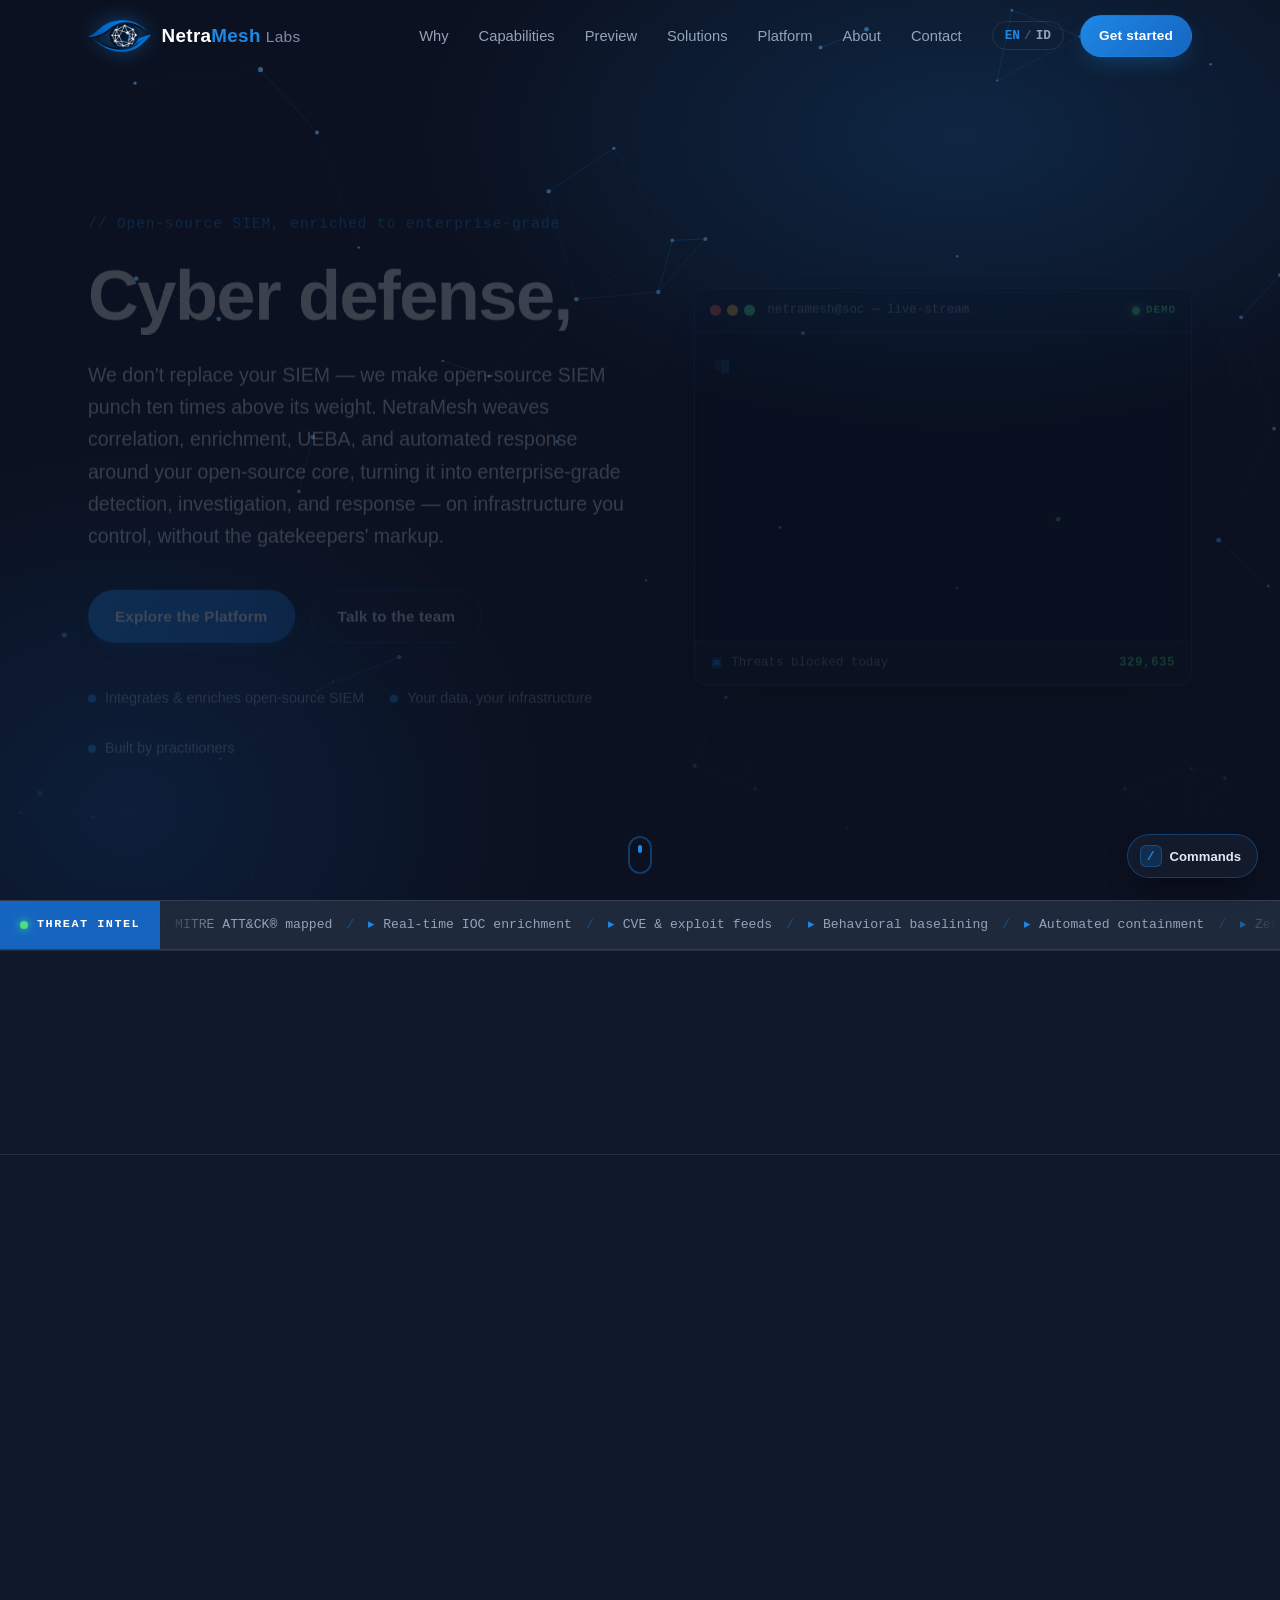
==== commit d0879ad1: "feat(pillars): replace duplicative 5-box band with animated onion diagram The 5 pillar boxes duplica" ====
--- a/index.html
+++ b/index.html
@@ -258,57 +258,32 @@
         <!-- Capability pillars: the mesh woven around the open-source SIEM core -->
         <div class="pillars reveal" aria-label="Capability pillars">
           <p class="pillars__core" data-en="At the core: your open-source SIEM. NetraMesh weaves five layers of capability around it." data-id="Di intinya: SIEM open-source Anda. NetraMesh menjalin lima lapis kapabilitas di sekelilingnya."><b>At the core: your open-source SIEM.</b> NetraMesh weaves five layers of capability around it.</p>
-          <div class="pillars__row">
-            <article class="pillar">
-              <span class="pillar__ico" aria-hidden="true">◎</span>
-              <h3 class="pillar__name" data-en="Detect" data-id="Deteksi">Detect</h3>
-              <ul class="pillar__list">
-                <li data-en="OSS Integrator &amp; Enricher" data-id="Integrator &amp; Enricher OSS">OSS Integrator &amp; Enricher</li>
-                <li>UEBA</li>
-                <li>NIDS</li>
-              </ul>
-            </article>
-            <article class="pillar">
-              <span class="pillar__ico" aria-hidden="true">⊕</span>
-              <h3 class="pillar__name" data-en="Investigate" data-id="Investigasi">Investigate</h3>
-              <ul class="pillar__list">
-                <li data-en="Threat Hunting" data-id="Threat Hunting">Threat Hunting</li>
-                <li data-en="Case Management" data-id="Manajemen Kasus">Case Management</li>
-                <li data-en="Threat Intelligence Integrator" data-id="Integrator Threat Intelligence">Threat Intelligence Integrator</li>
-                <li data-en="AI-Powered Analysis &amp; Investigation" data-id="Analisis &amp; Investigasi Bertenaga AI">AI-Powered Analysis &amp; Investigation</li>
-                <li data-en="AI Threat Hunter" data-id="AI Threat Hunter">AI Threat Hunter</li>
-                <li data-en="Sandboxing" data-id="Sandboxing">Sandboxing</li>
-              </ul>
-            </article>
-            <article class="pillar">
-              <span class="pillar__ico" aria-hidden="true">⚡</span>
-              <h3 class="pillar__name" data-en="Respond" data-id="Respons">Respond</h3>
-              <ul class="pillar__list">
-                <li>SOAR</li>
-                <li data-en="Incident Response" data-id="Incident Response">Incident Response</li>
-                <li data-en="Playbooks &amp; Runbooks" data-id="Playbook &amp; Runbook">Playbooks &amp; Runbooks</li>
-              </ul>
-            </article>
-            <article class="pillar">
-              <span class="pillar__ico" aria-hidden="true">◇</span>
-              <h3 class="pillar__name" data-en="Understand" data-id="Pahami">Understand</h3>
-              <ul class="pillar__list">
-                <li>CMDB</li>
-                <li data-en="Vulnerability Management" data-id="Manajemen Kerentanan">Vulnerability Management</li>
-                <li data-en="KPI Awareness" data-id="Kesadaran KPI">KPI Awareness</li>
-                <li data-en="AI-Powered Context Awareness" data-id="Kesadaran Konteks Bertenaga AI">AI-Powered Context Awareness</li>
-                <li data-en="Adversary Simulation" data-id="Adversary Simulation">Adversary Simulation</li>
-              </ul>
-            </article>
-            <article class="pillar">
-              <span class="pillar__ico" aria-hidden="true">⬡</span>
-              <h3 class="pillar__name" data-en="Operate / Platform" data-id="Operasi / Platform">Operate / Platform</h3>
-              <ul class="pillar__list">
-                <li data-en="Multi-Tenant Capability" data-id="Kapabilitas Multi-Tenant">Multi-Tenant Capability</li>
-                <li data-en="Regulation Compliance" data-id="Kepatuhan Regulasi">Regulation Compliance</li>
-                <li data-en="MSSP-Ready" data-id="Siap MSSP">MSSP-Ready</li>
-              </ul>
-            </article>
+          <div class="onion" role="img" aria-label="Open-source SIEM core wrapped by five capability layers: Detect, Investigate, Respond, Understand, and Operate / Platform.">
+            <svg viewBox="0 0 440 440" xmlns="http://www.w3.org/2000/svg">
+              <defs>
+                <radialGradient id="onionCore" cx="50%" cy="40%" r="72%">
+                  <stop offset="0%" stop-color="#5BB0F2"/>
+                  <stop offset="58%" stop-color="#1E88E5"/>
+                  <stop offset="100%" stop-color="#1565C0"/>
+                </radialGradient>
+              </defs>
+              <circle class="onion__halo" cx="220" cy="220" r="52" fill="none" stroke="#1E88E5" stroke-width="2"/>
+              <circle class="onion__layer l-5" cx="220" cy="220" r="216" fill="rgba(30,136,229,0.05)" stroke="rgba(30,136,229,0.18)" stroke-width="1.25"/>
+              <circle class="onion__layer l-4" cx="220" cy="220" r="182" fill="rgba(30,136,229,0.08)" stroke="rgba(30,136,229,0.22)" stroke-width="1.25"/>
+              <circle class="onion__layer l-3" cx="220" cy="220" r="148" fill="rgba(30,136,229,0.12)" stroke="rgba(30,136,229,0.26)" stroke-width="1.25"/>
+              <circle class="onion__layer l-2" cx="220" cy="220" r="114" fill="rgba(30,136,229,0.17)" stroke="rgba(30,136,229,0.30)" stroke-width="1.25"/>
+              <circle class="onion__layer l-1" cx="220" cy="220" r="80" fill="rgba(30,136,229,0.23)" stroke="rgba(30,136,229,0.38)" stroke-width="1.25"/>
+              <circle class="onion__layer l-core" cx="220" cy="220" r="46" fill="url(#onionCore)" stroke="rgba(255,255,255,0.28)" stroke-width="1.5"/>
+              <text class="onion__corelbl" x="220" y="214" text-anchor="middle" fill="rgba(255,255,255,0.82)" font-family="ui-monospace, SFMono-Regular, Menlo, monospace" font-size="8.5" letter-spacing="1.5">OPEN-SOURCE</text>
+              <text class="onion__corelbl" x="220" y="231" text-anchor="middle" fill="#ffffff" font-size="16" font-weight="800" letter-spacing="1.5">SIEM</text>
+              <g class="onion__labels" paint-order="stroke" stroke="#0B1120" stroke-width="3.5" stroke-linejoin="round" fill="#F8FAFC" font-weight="700" text-anchor="middle">
+                <text class="onion__label" x="220" y="161" font-size="12.5" data-en="01 · Detect" data-id="01 · Deteksi">01 · Detect</text>
+                <text class="onion__label" x="220" y="127" font-size="12.5" data-en="02 · Investigate" data-id="02 · Investigasi">02 · Investigate</text>
+                <text class="onion__label" x="220" y="93" font-size="12.5" data-en="03 · Respond" data-id="03 · Respons">03 · Respond</text>
+                <text class="onion__label" x="220" y="59" font-size="12.5" data-en="04 · Understand" data-id="04 · Pahami">04 · Understand</text>
+                <text class="onion__label" x="220" y="25" font-size="12.5" data-en="05 · Operate / Platform" data-id="05 · Operasi / Platform">05 · Operate / Platform</text>
+              </g>
+            </svg>
           </div>
         </div>
 
--- a/assets/css/styles.css
+++ b/assets/css/styles.css
@@ -363,24 +363,41 @@
 .pillars__core { text-align: center; max-width: 780px; margin: 0 auto 26px; color: var(--text); font-size: 1.04rem; line-height: 1.6; }
 .pillars__core::before { content: "◆ "; color: var(--electric-blue); opacity: .85; }
 .pillars__core b { color: var(--heading); font-weight: 700; }
-.pillars__row { display: grid; grid-template-columns: repeat(5, 1fr); gap: 16px; align-items: start; }
-.pillar { position: relative; padding: 22px 20px; background: var(--surface); border: 1px solid var(--border); border-top: 2px solid var(--border-strong); border-radius: var(--radius-sm); transition: border-color .3s, transform .3s var(--ease); }
-.pillar:hover { border-color: var(--border-strong); transform: translateY(-3px); }
-.pillar__ico { display: inline-flex; font-size: 1.35rem; color: var(--electric-blue); margin-bottom: 10px; }
-.pillar__name { font-size: 1.12rem; font-weight: 700; color: var(--heading); margin-bottom: 12px; padding-bottom: 12px; letter-spacing: .3px; border-bottom: 1px solid var(--border); }
-.pillar__desc { font-size: .9rem; color: var(--text-dim); line-height: 1.5; }
-.pillar__list { list-style: none; margin: 0; display: grid; gap: 8px; }
-.pillar__list li { position: relative; padding-left: 18px; font-size: .9rem; color: var(--text-dim); line-height: 1.4; }
-.pillar__list li::before { content: "▸"; position: absolute; left: 0; top: 0; color: var(--electric-blue); font-size: .82rem; }
+/* ---------- Onion: open-source SIEM core + 5 capability layers ---------- */
+.onion { max-width: 440px; margin: 8px auto 0; }
+.onion svg { width: 100%; height: auto; display: block; overflow: visible; }
+.onion__layer { transform-box: view-box; transform-origin: 220px 220px; opacity: 0; transition: filter .25s var(--ease); }
+.onion__layer:hover { filter: brightness(1.5); }
+.onion__label, .onion__corelbl { pointer-events: none; }
+.onion__label, .onion__corelbl { opacity: 0; }
+.onion__halo { transform-box: view-box; transform-origin: 220px 220px; opacity: 0; }
+
+@keyframes onionGrow { from { opacity: 0; transform: scale(.5); } to { opacity: 1; transform: scale(1); } }
+@keyframes onionLabel { from { opacity: 0; } to { opacity: 1; } }
+@keyframes onionHalo { 0% { transform: scale(1); opacity: .5; } 70%, 100% { transform: scale(1.7); opacity: 0; } }
+
+.pillars.is-visible .onion__layer { animation: onionGrow .7s var(--ease) forwards; }
+.pillars.is-visible .onion__layer.l-core { animation-delay: 0s; }
+.pillars.is-visible .onion__layer.l-1 { animation-delay: .12s; }
+.pillars.is-visible .onion__layer.l-2 { animation-delay: .22s; }
+.pillars.is-visible .onion__layer.l-3 { animation-delay: .32s; }
+.pillars.is-visible .onion__layer.l-4 { animation-delay: .42s; }
+.pillars.is-visible .onion__layer.l-5 { animation-delay: .52s; }
+.pillars.is-visible .onion__corelbl { animation: onionLabel .5s ease forwards; animation-delay: .3s; }
+.pillars.is-visible .onion__label { animation: onionLabel .5s ease forwards; animation-delay: .75s; }
+.pillars.is-visible .onion__halo { animation: onionHalo 3.4s ease-out infinite; animation-delay: .9s; }
+
+@media (prefers-reduced-motion: reduce) {
+  .onion__layer, .onion__label, .onion__corelbl { opacity: 1 !important; animation: none !important; transform: none !important; }
+  .onion__halo { display: none; }
+}
 
 /* ---------- Product groups (cards organized under capability pillars) ---------- */
 .prodgroup { margin-top: 44px; }
 .prodgroup:first-of-type { margin-top: 0; }
 .prodgroup__title { display: flex; align-items: center; gap: 11px; font-size: 1.18rem; font-weight: 700; color: var(--heading); letter-spacing: .4px; margin-bottom: 22px; padding-bottom: 13px; border-bottom: 1px solid var(--border); }
 .prodgroup__ico { color: var(--electric-blue); font-size: 1.25rem; line-height: 1; }
-@media (max-width: 1024px) { .pillars__row { grid-template-columns: repeat(3, 1fr); } }
-@media (max-width: 680px) { .pillars__row { grid-template-columns: repeat(2, 1fr); } }
-@media (max-width: 460px) { .pillars__row { grid-template-columns: 1fr; } }
+@media (max-width: 480px) { .onion { max-width: 320px; } }
 
 /* ---------- Solutions ---------- */
 .grid--solutions { grid-template-columns: repeat(2, 1fr); }
--- a/assets/css/styles.css
+++ b/assets/css/styles.css
@@ -363,24 +363,41 @@
 .pillars__core { text-align: center; max-width: 780px; margin: 0 auto 26px; color: var(--text); font-size: 1.04rem; line-height: 1.6; }
 .pillars__core::before { content: "◆ "; color: var(--electric-blue); opacity: .85; }
 .pillars__core b { color: var(--heading); font-weight: 700; }
-.pillars__row { display: grid; grid-template-columns: repeat(5, 1fr); gap: 16px; align-items: start; }
-.pillar { position: relative; padding: 22px 20px; background: var(--surface); border: 1px solid var(--border); border-top: 2px solid var(--border-strong); border-radius: var(--radius-sm); transition: border-color .3s, transform .3s var(--ease); }
-.pillar:hover { border-color: var(--border-strong); transform: translateY(-3px); }
-.pillar__ico { display: inline-flex; font-size: 1.35rem; color: var(--electric-blue); margin-bottom: 10px; }
-.pillar__name { font-size: 1.12rem; font-weight: 700; color: var(--heading); margin-bottom: 12px; padding-bottom: 12px; letter-spacing: .3px; border-bottom: 1px solid var(--border); }
-.pillar__desc { font-size: .9rem; color: var(--text-dim); line-height: 1.5; }
-.pillar__list { list-style: none; margin: 0; display: grid; gap: 8px; }
-.pillar__list li { position: relative; padding-left: 18px; font-size: .9rem; color: var(--text-dim); line-height: 1.4; }
-.pillar__list li::before { content: "▸"; position: absolute; left: 0; top: 0; color: var(--electric-blue); font-size: .82rem; }
+/* ---------- Onion: open-source SIEM core + 5 capability layers ---------- */
+.onion { max-width: 440px; margin: 8px auto 0; }
+.onion svg { width: 100%; height: auto; display: block; overflow: visible; }
+.onion__layer { transform-box: view-box; transform-origin: 220px 220px; opacity: 0; transition: filter .25s var(--ease); }
+.onion__layer:hover { filter: brightness(1.5); }
+.onion__label, .onion__corelbl { pointer-events: none; }
+.onion__label, .onion__corelbl { opacity: 0; }
+.onion__halo { transform-box: view-box; transform-origin: 220px 220px; opacity: 0; }
+
+@keyframes onionGrow { from { opacity: 0; transform: scale(.5); } to { opacity: 1; transform: scale(1); } }
+@keyframes onionLabel { from { opacity: 0; } to { opacity: 1; } }
+@keyframes onionHalo { 0% { transform: scale(1); opacity: .5; } 70%, 100% { transform: scale(1.7); opacity: 0; } }
+
+.pillars.is-visible .onion__layer { animation: onionGrow .7s var(--ease) forwards; }
+.pillars.is-visible .onion__layer.l-core { animation-delay: 0s; }
+.pillars.is-visible .onion__layer.l-1 { animation-delay: .12s; }
+.pillars.is-visible .onion__layer.l-2 { animation-delay: .22s; }
+.pillars.is-visible .onion__layer.l-3 { animation-delay: .32s; }
+.pillars.is-visible .onion__layer.l-4 { animation-delay: .42s; }
+.pillars.is-visible .onion__layer.l-5 { animation-delay: .52s; }
+.pillars.is-visible .onion__corelbl { animation: onionLabel .5s ease forwards; animation-delay: .3s; }
+.pillars.is-visible .onion__label { animation: onionLabel .5s ease forwards; animation-delay: .75s; }
+.pillars.is-visible .onion__halo { animation: onionHalo 3.4s ease-out infinite; animation-delay: .9s; }
+
+@media (prefers-reduced-motion: reduce) {
+  .onion__layer, .onion__label, .onion__corelbl { opacity: 1 !important; animation: none !important; transform: none !important; }
+  .onion__halo { display: none; }
+}
 
 /* ---------- Product groups (cards organized under capability pillars) ---------- */
 .prodgroup { margin-top: 44px; }
 .prodgroup:first-of-type { margin-top: 0; }
 .prodgroup__title { display: flex; align-items: center; gap: 11px; font-size: 1.18rem; font-weight: 700; color: var(--heading); letter-spacing: .4px; margin-bottom: 22px; padding-bottom: 13px; border-bottom: 1px solid var(--border); }
 .prodgroup__ico { color: var(--electric-blue); font-size: 1.25rem; line-height: 1; }
-@media (max-width: 1024px) { .pillars__row { grid-template-columns: repeat(3, 1fr); } }
-@media (max-width: 680px) { .pillars__row { grid-template-columns: repeat(2, 1fr); } }
-@media (max-width: 460px) { .pillars__row { grid-template-columns: 1fr; } }
+@media (max-width: 480px) { .onion { max-width: 320px; } }
 
 /* ---------- Solutions ---------- */
 .grid--solutions { grid-template-columns: repeat(2, 1fr); }
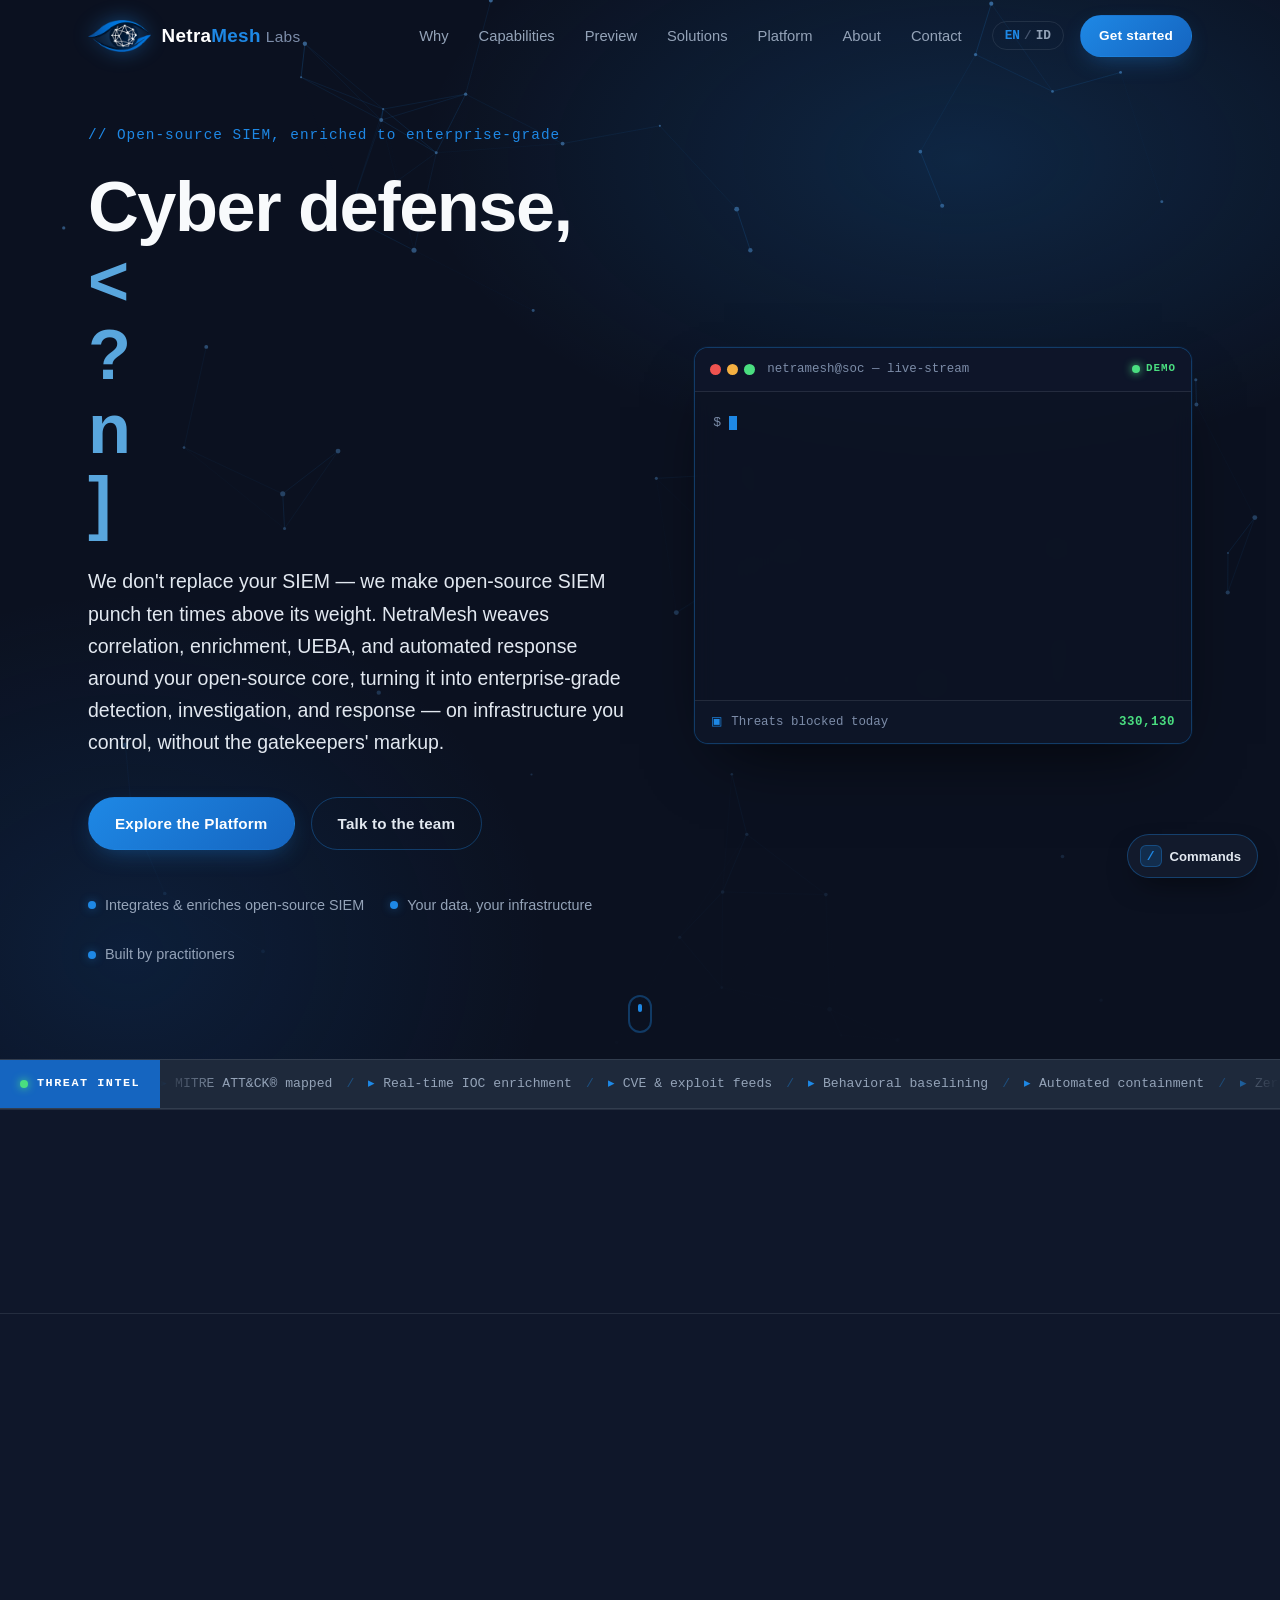
==== commit 7fcae6b6: "fix: page-wide consistency pass after capability regrouping Align remaining sections with the open-s" ====
--- a/index.html
+++ b/index.html
@@ -26,14 +26,14 @@
   <meta property="og:image:type" content="image/png" />
   <meta property="og:image:width" content="1200" />
   <meta property="og:image:height" content="630" />
-  <meta property="og:image:alt" content="NetraMesh Labs — integrated security operations platform (SIEM, SOAR, UEBA, CMDB, SOC, Sandbox)." />
+  <meta property="og:image:alt" content="NetraMesh Labs — open-source SIEM integrator & enricher: detect, investigate, respond, understand, operate." />
 
   <!-- Twitter / X card -->
   <meta name="twitter:card" content="summary_large_image" />
   <meta name="twitter:title" content="NetraMesh Labs — Cyber Defense, Reimagined" />
   <meta name="twitter:description" content="We enrich open-source SIEM into a full SecOps mesh — detect, investigate, and respond from a single view, on infrastructure you control." />
   <meta name="twitter:image" content="https://netramesh.com/assets/img/og-image.png" />
-  <meta name="twitter:image:alt" content="NetraMesh Labs cyber defense platform." />
+  <meta name="twitter:image:alt" content="NetraMesh Labs — open-source SIEM, enriched into a full SecOps mesh." />
 
   <link rel="icon" type="image/png" sizes="32x32" href="assets/img/favicon-32.png" />
   <link rel="icon" type="image/png" sizes="16x16" href="assets/img/favicon-16.png" />
@@ -74,7 +74,7 @@
         "operatingSystem": "Cloud, on-premises, hybrid",
         "url": "https://netramesh.com/",
         "publisher": { "@id": "https://netramesh.com/#org" },
-        "description": "Integrates and enriches open-source SIEM into complete security operations: enrichment, correlation, SOAR, UEBA, CMDB, Case Management, Incident Response, Sandboxing, Vulnerability Management, NIDS, Threat Hunting, Adversary Simulation, AI Security Engineering, and a Playbook/Runbook Library — on infrastructure you control.",
+        "description": "Integrates and enriches open-source SIEM into complete security operations across five layers — Detect (UEBA, NIDS, enrichment), Investigate (threat hunting, case management, threat intelligence, AI-powered analysis), Respond (SOAR, incident response, playbooks), Understand (CMDB, vulnerability management, KPI & AI context awareness), and Operate (multi-tenant, regulation compliance, MSSP-ready) — on infrastructure you control. Not another SIEM; the layer that makes open-source SIEM enterprise-grade.",
         "offers": { "@type": "Offer", "description": "Fair, transparent, capability-based pricing — never a per-seat tax or feature paywall. Optional support and white-label partnerships." }
       }
     ]
@@ -1117,18 +1117,18 @@
         <div class="platform__copy reveal">
           <p class="section__eyebrow" data-en="The Mesh Advantage" data-id="Keunggulan Mesh">The Mesh Advantage</p>
           <h2 class="section__title" data-en="Disconnected tools create blind spots. We close them." data-id="Tool yang terputus menciptakan titik buta. Kami menutupnya.">Disconnected tools create blind spots. We close them.</h2>
-          <p class="section__sub" data-en="Every NetraMesh module shares one data fabric. Context flows automatically between detection, asset intelligence, and response — no swivel-chair, no copy-paste, no gaps." data-id="Setiap modul NetraMesh berbagi satu data fabric. Konteks mengalir otomatis antara deteksi, intelijen aset, dan respons — tanpa berpindah-pindah layar, tanpa salin-tempel, tanpa celah.">Every NetraMesh module shares one data fabric. Context flows automatically between detection, asset intelligence, and response — no swivel-chair, no copy-paste, no gaps.</p>
+          <p class="section__sub" data-en="Every NetraMesh capability shares one data fabric, woven around your open-source SIEM core. Context flows automatically between detection, enrichment, asset intelligence, and response — no swivel-chair, no copy-paste, no gaps." data-id="Setiap kapabilitas NetraMesh berbagi satu data fabric, terjalin mengelilingi inti SIEM open-source Anda. Konteks mengalir otomatis antara deteksi, enrichment, intelijen aset, dan respons — tanpa berpindah-pindah layar, tanpa salin-tempel, tanpa celah.">Every NetraMesh capability shares one data fabric, woven around your open-source SIEM core. Context flows automatically between detection, enrichment, asset intelligence, and response — no swivel-chair, no copy-paste, no gaps.</p>
           <ul class="feature-list">
             <li class="reveal"><span class="feature-list__ico" aria-hidden="true">◆</span><div><strong data-en="Unified Data Fabric" data-id="Data Fabric Terpadu">Unified Data Fabric</strong><span data-en="One normalized data model across every module." data-id="Satu model data ternormalisasi di seluruh modul.">One normalized data model across every module.</span></div></li>
-            <li class="reveal"><span class="feature-list__ico" aria-hidden="true">◆</span><div><strong data-en="Open & Interoperable" data-id="Terbuka & Interoperabel">Open &amp; Interoperable</strong><span data-en="200+ connectors and open APIs — fits your existing stack." data-id="200+ konektor dan API terbuka — cocok dengan stack Anda.">200+ connectors and open APIs — fits your existing stack.</span></div></li>
+            <li class="reveal"><span class="feature-list__ico" aria-hidden="true">◆</span><div><strong data-en="Open & Interoperable" data-id="Terbuka & Interoperabel">Open &amp; Interoperable</strong><span data-en="Open connectors and APIs — fits your existing stack." data-id="Konektor dan API terbuka — cocok dengan stack Anda.">Open connectors and APIs — fits your existing stack.</span></div></li>
             <li class="reveal"><span class="feature-list__ico" aria-hidden="true">◆</span><div><strong data-en="Secure by Design" data-id="Aman Sejak Desain">Secure by Design</strong><span data-en="Least-privilege, encryption everywhere, and full audit trails." data-id="Hak akses minimum, enkripsi menyeluruh, dan jejak audit penuh.">Least-privilege, encryption everywhere, and full audit trails.</span></div></li>
             <li class="reveal"><span class="feature-list__ico" aria-hidden="true">◆</span><div><strong data-en="Deploy Your Way" data-id="Deploy Sesuai Kebutuhan">Deploy Your Way</strong><span data-en="Cloud, on-prem, or hybrid — your data stays where you decide." data-id="Cloud, on-prem, atau hybrid — data Anda tetap di tempat yang Anda tentukan.">Cloud, on-prem, or hybrid — your data stays where you decide.</span></div></li>
           </ul>
         </div>
         <div class="platform__visual reveal" aria-hidden="true">
           <div class="orbit">
-            <div class="orbit__core"><span data-en="Mesh Core" data-id="Inti Mesh">Mesh Core</span></div>
-            <span class="orbit__node" data-i="0">SIEM</span>
+            <div class="orbit__core"><span data-en="OSS SIEM" data-id="OSS SIEM">OSS SIEM</span></div>
+            <span class="orbit__node" data-i="0">Intel</span>
             <span class="orbit__node" data-i="1">SOAR</span>
             <span class="orbit__node" data-i="2">UEBA</span>
             <span class="orbit__node" data-i="3">CMDB</span>
@@ -1227,7 +1227,7 @@
               <li data-en="Open, interoperable, no lock-in" data-id="Terbuka, interoperabel, tanpa lock-in">Open, interoperable, no lock-in</li>
               <li data-en="Enriches the open-source SIEM you already trust" data-id="Memperkaya SIEM open-source yang sudah Anda percayai">Enriches the open-source SIEM you already trust</li>
               <li data-en="Runs on infrastructure you control" data-id="Berjalan di infrastruktur yang Anda kendalikan">Runs on infrastructure you control</li>
-              <li data-en="One integrated mesh — fourteen capabilities, no rip-and-replace" data-id="Satu mesh terintegrasi — empat belas kapabilitas, tanpa bongkar-pasang">One integrated mesh — fourteen capabilities, no rip-and-replace</li>
+              <li data-en="One integrated mesh — twenty capabilities, no rip-and-replace" data-id="Satu mesh terintegrasi — dua puluh kapabilitas, tanpa bongkar-pasang">One integrated mesh — twenty capabilities, no rip-and-replace</li>
             </ul>
           </div>
         </div>
@@ -1333,6 +1333,14 @@
           <h2 class="section__title" data-en="Questions, answered straight" data-id="Pertanyaan, dijawab terus terang">Questions, answered straight</h2>
         </div>
         <div class="faq reveal">
+          <details class="faq__item">
+            <summary><span data-en="Does NetraMesh replace our SIEM?" data-id="Apakah NetraMesh mengganti SIEM kami?">Does NetraMesh replace our SIEM?</span></summary>
+            <p data-en="No. NetraMesh isn't another SIEM to rip-and-replace — it integrates and enriches the open-source SIEM as its core, then weaves correlation, enrichment, UEBA, investigation, and automated response around it. You keep your proven core; we make it punch far above its weight." data-id="Tidak. NetraMesh bukan SIEM baru yang harus menggusur yang lama — ia mengintegrasikan dan memperkaya SIEM open-source sebagai intinya, lalu menjalin korelasi, enrichment, UEBA, investigasi, dan respons otomatis di sekelilingnya. Inti yang sudah terbukti tetap Anda pakai; kami membuatnya memukul jauh di atas kelasnya.">No. NetraMesh isn't another SIEM to rip-and-replace — it integrates and enriches the open-source SIEM as its core, then weaves correlation, enrichment, UEBA, investigation, and automated response around it. You keep your proven core; we make it punch far above its weight.</p>
+          </details>
+          <details class="faq__item">
+            <summary><span data-en="Which open-source SIEM does it work with?" data-id="SIEM open-source apa yang didukung?">Which open-source SIEM does it work with?</span></summary>
+            <p data-en="It's built around leading open-source SIEM you can already run — bring your own core. We integrate at the data and detection layer, so you're never locked to a single vendor and your data stays on infrastructure you control." data-id="Dibangun di sekitar SIEM open-source terkemuka yang sudah bisa Anda jalankan — bawa inti Anda sendiri. Kami integrasikan di lapisan data dan deteksi, sehingga Anda tak pernah terkunci ke satu vendor dan data tetap di infrastruktur yang Anda kendalikan.">It's built around leading open-source SIEM you can already run — bring your own core. We integrate at the data and detection layer, so you're never locked to a single vendor and your data stays on infrastructure you control.</p>
+          </details>
           <details class="faq__item">
             <summary><span data-en="How is NetraMesh priced?" data-id="Bagaimana NetraMesh dihargai?">How is NetraMesh priced?</span></summary>
             <p data-en="Fairly and transparently — capability-based, never a per-seat or per-GB tax, and no feature paywall. NetraMesh isn't a free giveaway; the point is that it's genuinely affordable and honestly priced, instead of the inflated, gatekept licensing incumbents charge." data-id="Adil dan transparan — berbasis kapabilitas, tanpa pajak per-seat atau per-GB, dan tanpa paywall fitur. NetraMesh bukan barang gratisan; intinya benar-benar terjangkau dan dihargai jujur, bukan lisensi yang dibuat-buat mahal dan dijaga gerbang seperti vendor mapan.">Fairly and transparently — capability-based, never a per-seat or per-GB tax, and no feature paywall. NetraMesh isn't a free giveaway; the point is that it's genuinely affordable and honestly priced, instead of the inflated, gatekept licensing incumbents charge.</p>
@@ -1347,7 +1355,7 @@
           </details>
           <details class="faq__item">
             <summary><span data-en="Is it production-ready and mature?" data-id="Apakah sudah production-ready dan matang?">Is it production-ready and mature?</span></summary>
-            <p data-en="It's an integrated, practitioner-built platform designed for real-world operations. We're candid about what's available today versus what's on the roadmap, and formal certifications are in progress." data-id="Ini platform terpadu buatan praktisi untuk operasi dunia nyata. Kami jujur soal yang tersedia hari ini versus yang ada di roadmap, dan sertifikasi formal sedang berjalan.">It's an integrated, practitioner-built platform designed for real-world operations. We're candid about what's available today versus what's on the roadmap, and formal certifications are in progress.</p>
+            <p data-en="It's an integrated, practitioner-built initiative that enriches open-source SIEM for real-world operations. We're candid about what's available today versus what's on the roadmap, and formal certifications are in progress." data-id="Ini inisiatif terpadu buatan praktisi yang memperkaya SIEM open-source untuk operasi dunia nyata. Kami jujur soal yang tersedia hari ini versus yang ada di roadmap, dan sertifikasi formal sedang berjalan.">It's an integrated, practitioner-built initiative that enriches open-source SIEM for real-world operations. We're candid about what's available today versus what's on the roadmap, and formal certifications are in progress.</p>
           </details>
           <details class="faq__item">
             <summary><span data-en="Can we white-label, partner, or invest?" data-id="Bisakah white-label, bermitra, atau berinvestasi?">Can we white-label, partner, or invest?</span></summary>
@@ -1448,11 +1456,11 @@
 
       <nav class="footer__col" aria-label="Products">
         <h4 data-en="Capabilities" data-id="Kapabilitas">Capabilities</h4>
-        <a href="#products">SOC Dashboard</a>
-        <a href="#products">SIEM &amp; SOAR</a>
-        <a href="#products">UEBA</a>
-        <a href="#products">CMDB</a>
-        <a href="#products">Vulnerability Mgmt</a>
+        <a href="#products" data-en="Detect" data-id="Deteksi">Detect</a>
+        <a href="#products" data-en="Investigate" data-id="Investigasi">Investigate</a>
+        <a href="#products" data-en="Respond" data-id="Respons">Respond</a>
+        <a href="#products" data-en="Understand" data-id="Pahami">Understand</a>
+        <a href="#products" data-en="Operate / Platform" data-id="Operasi / Platform">Operate / Platform</a>
       </nav>
       <nav class="footer__col" aria-label="Initiative">
         <h4 data-en="Initiative" data-id="Inisiatif">Initiative</h4>
